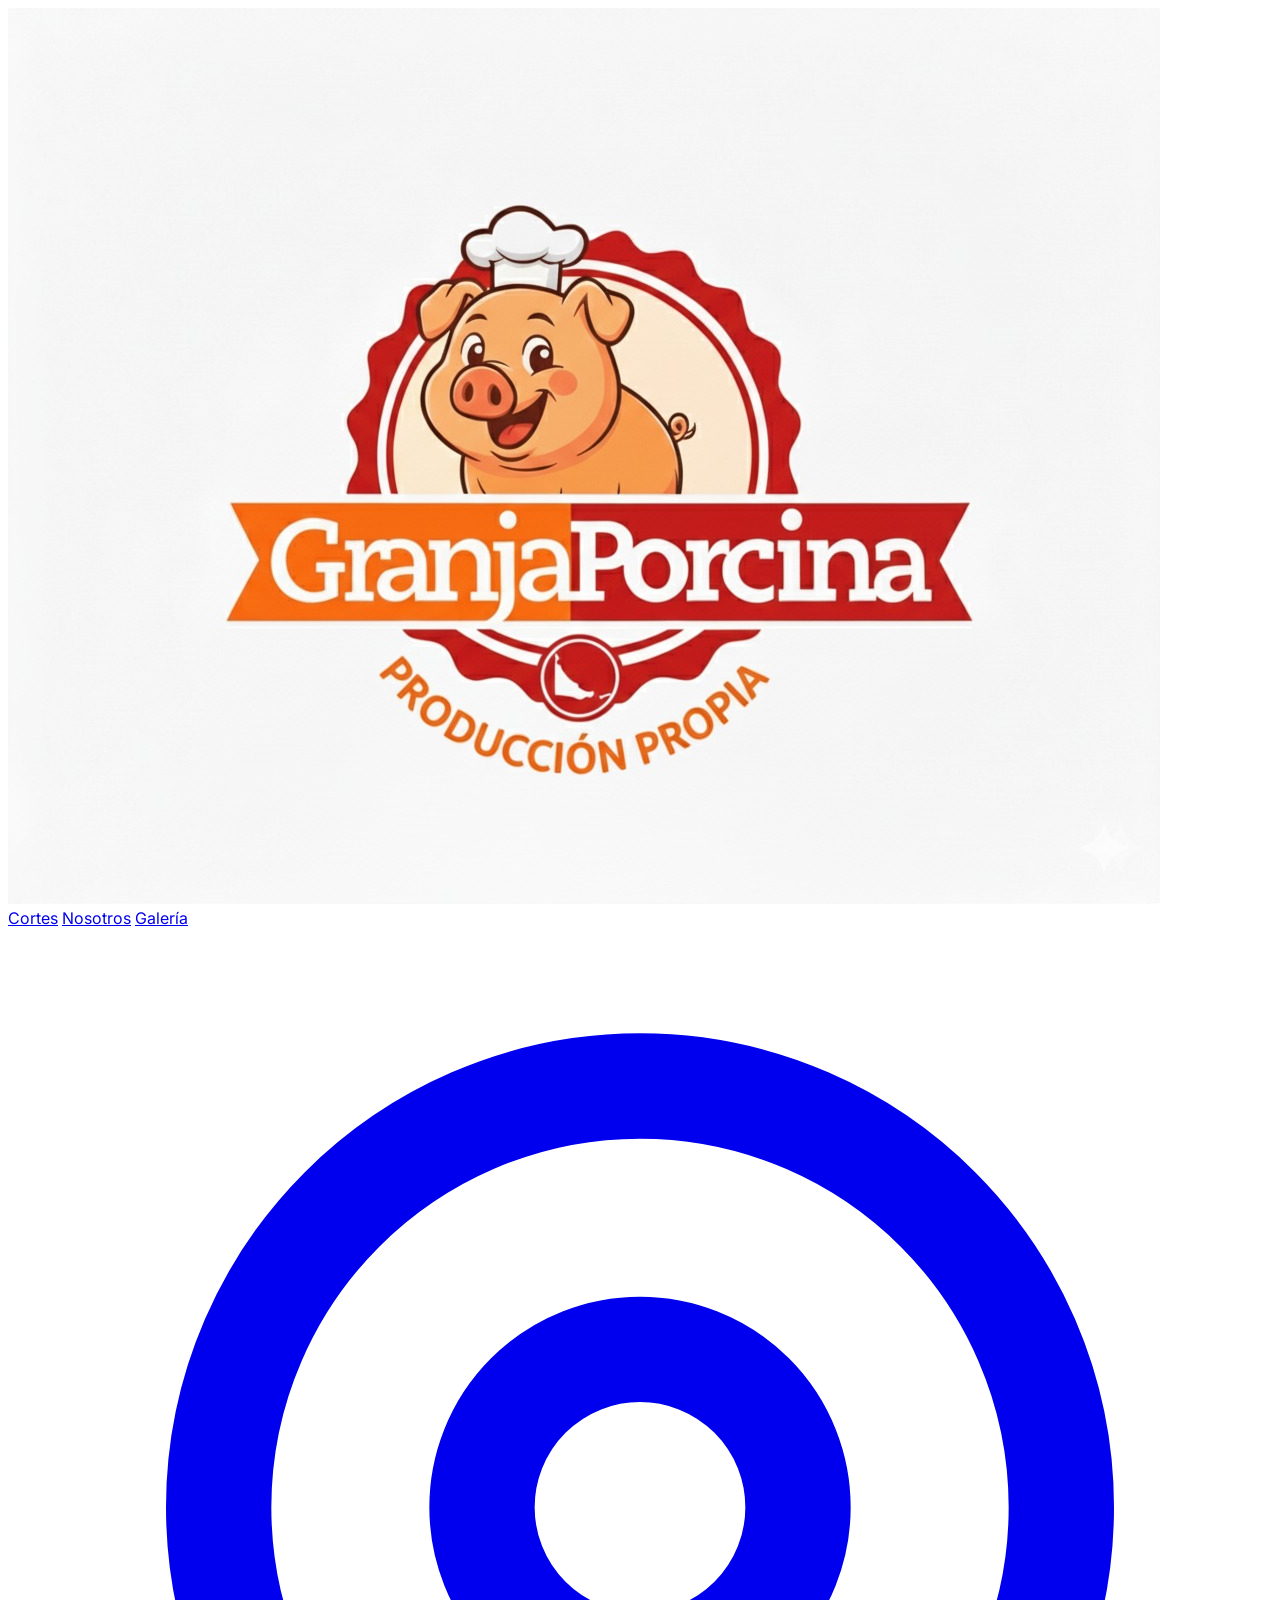
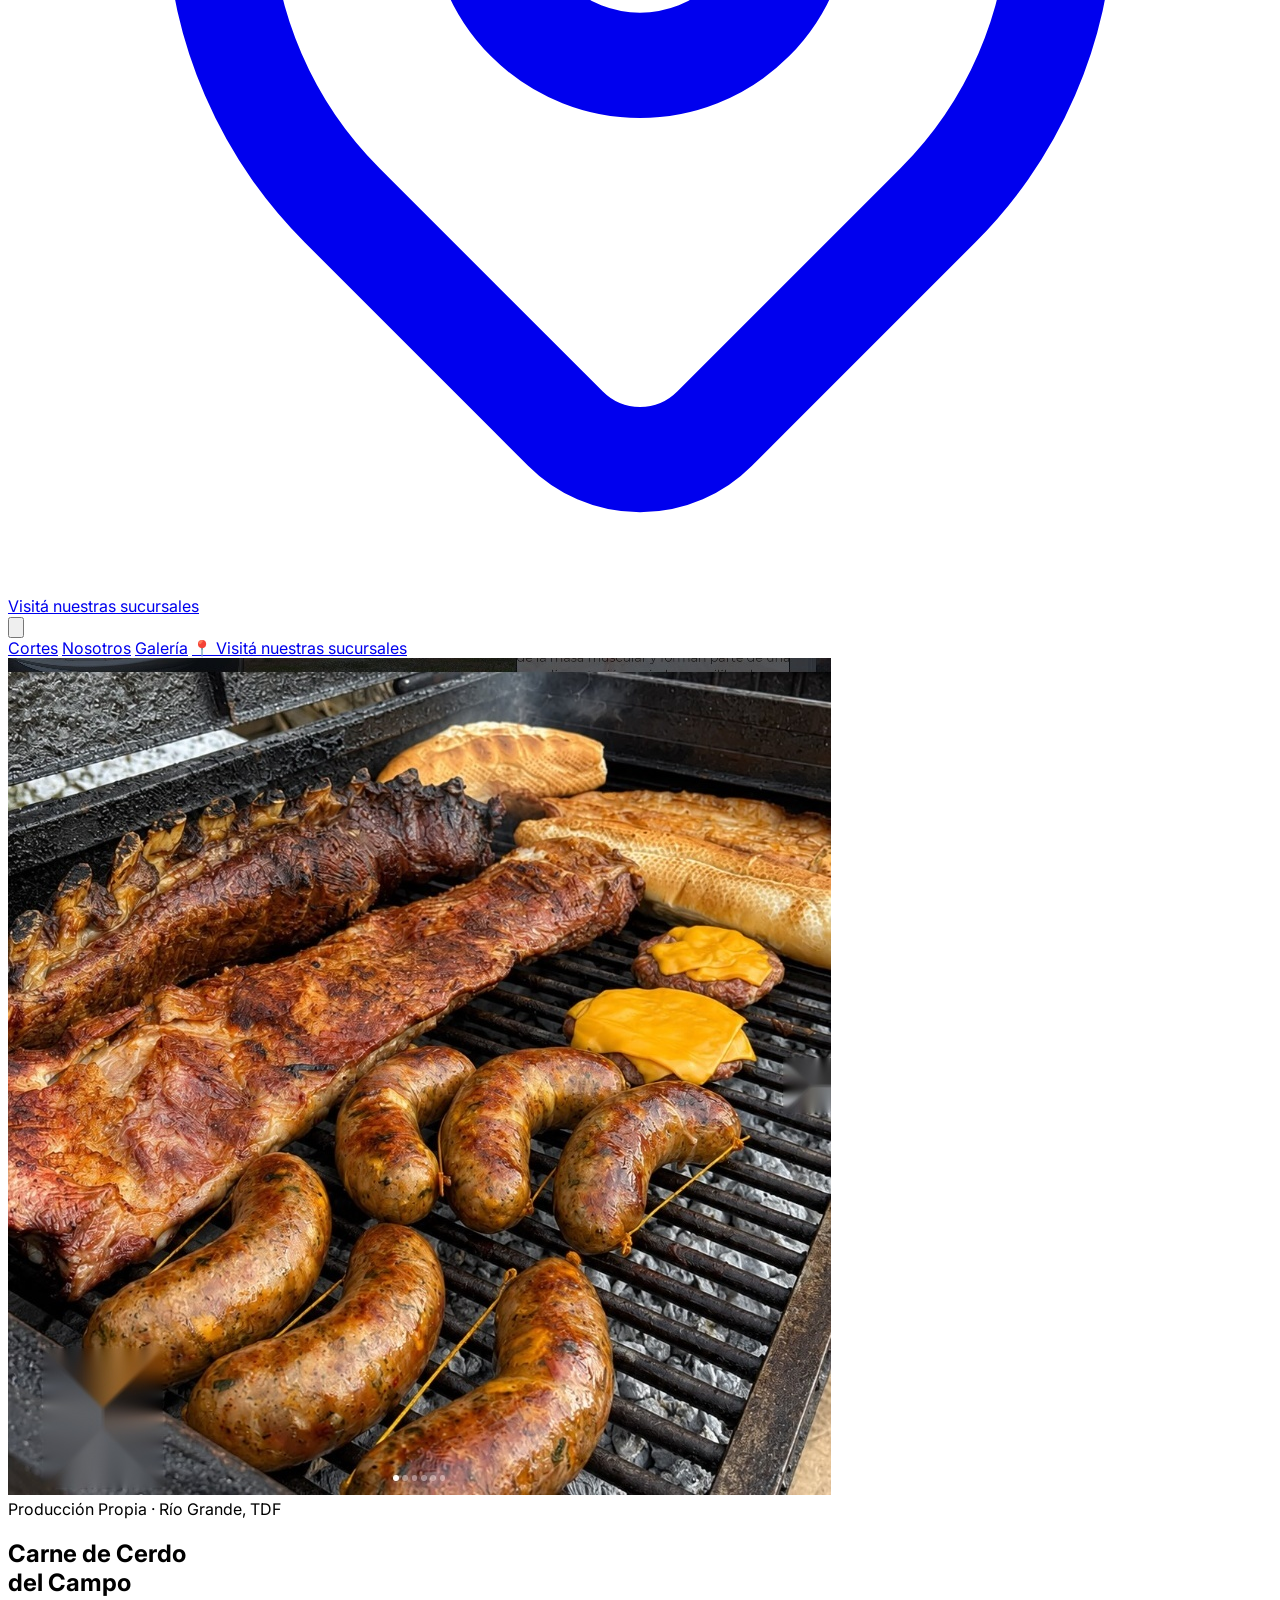
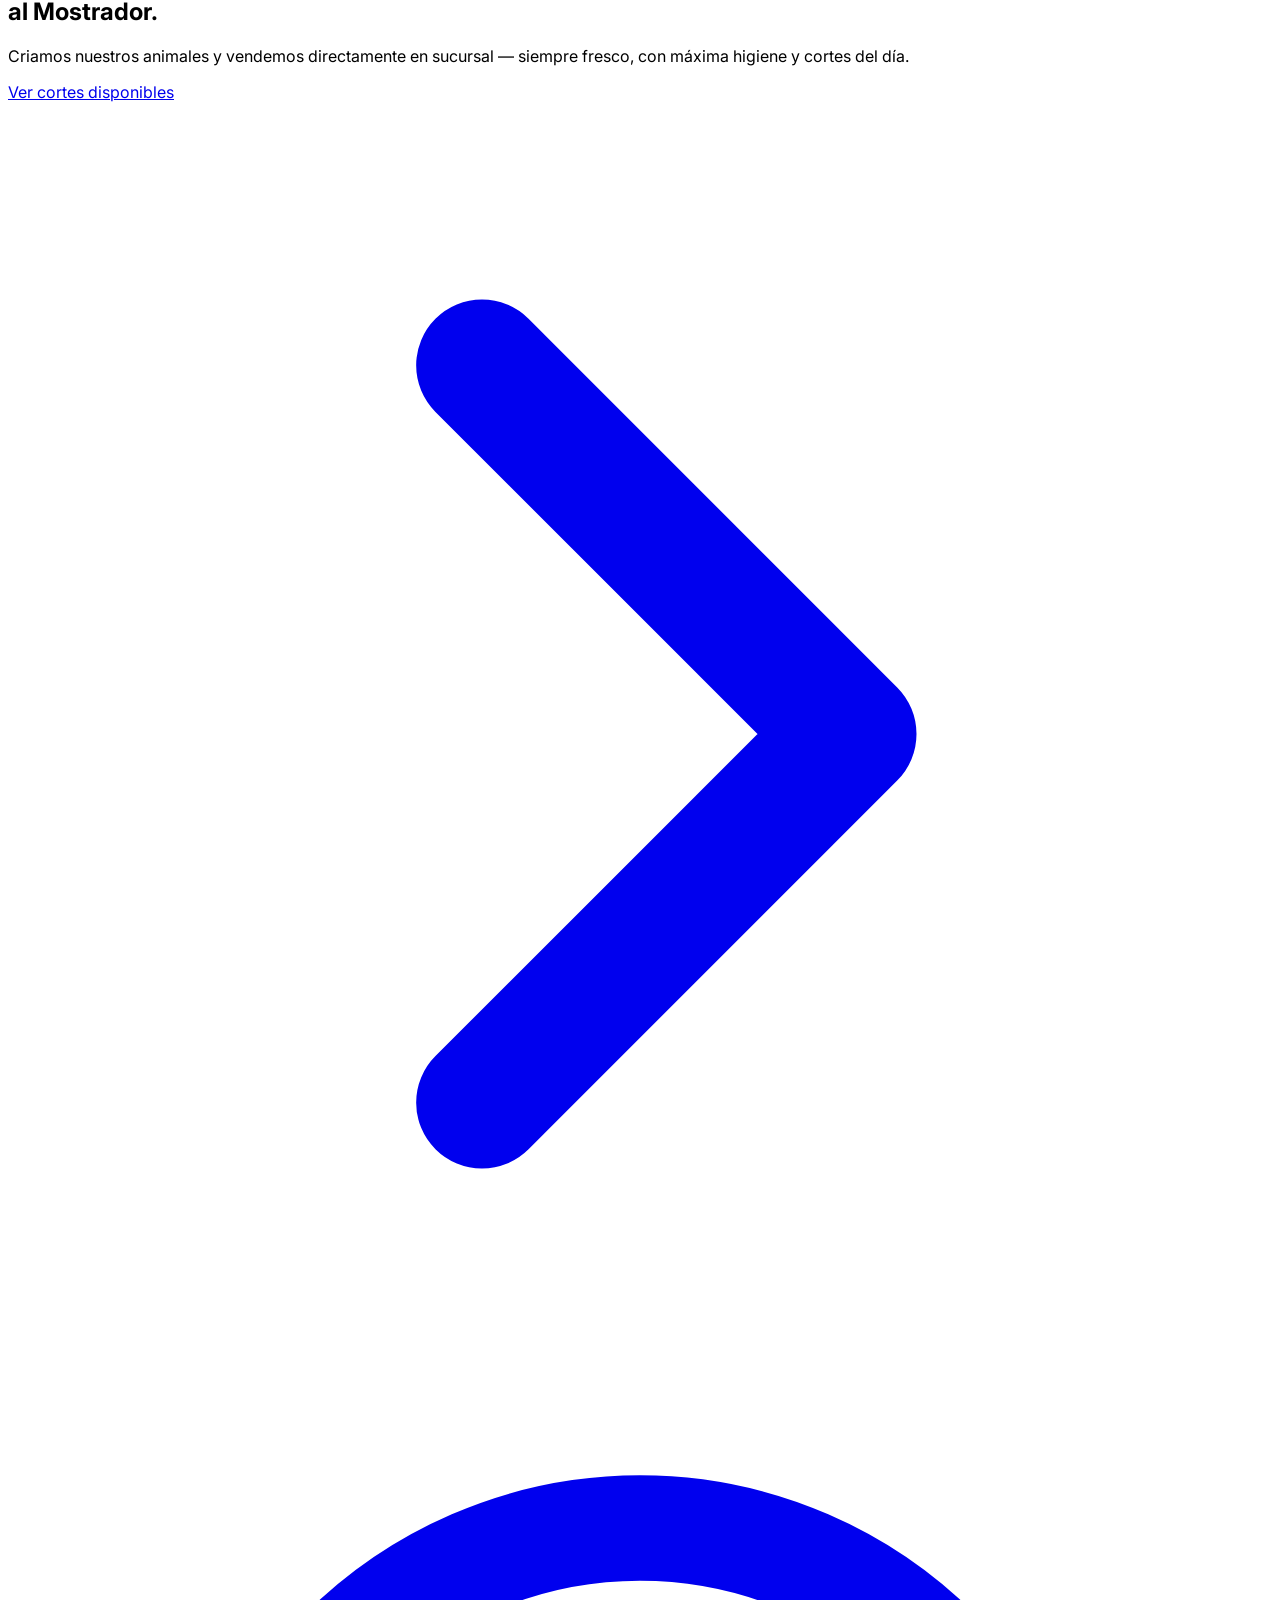
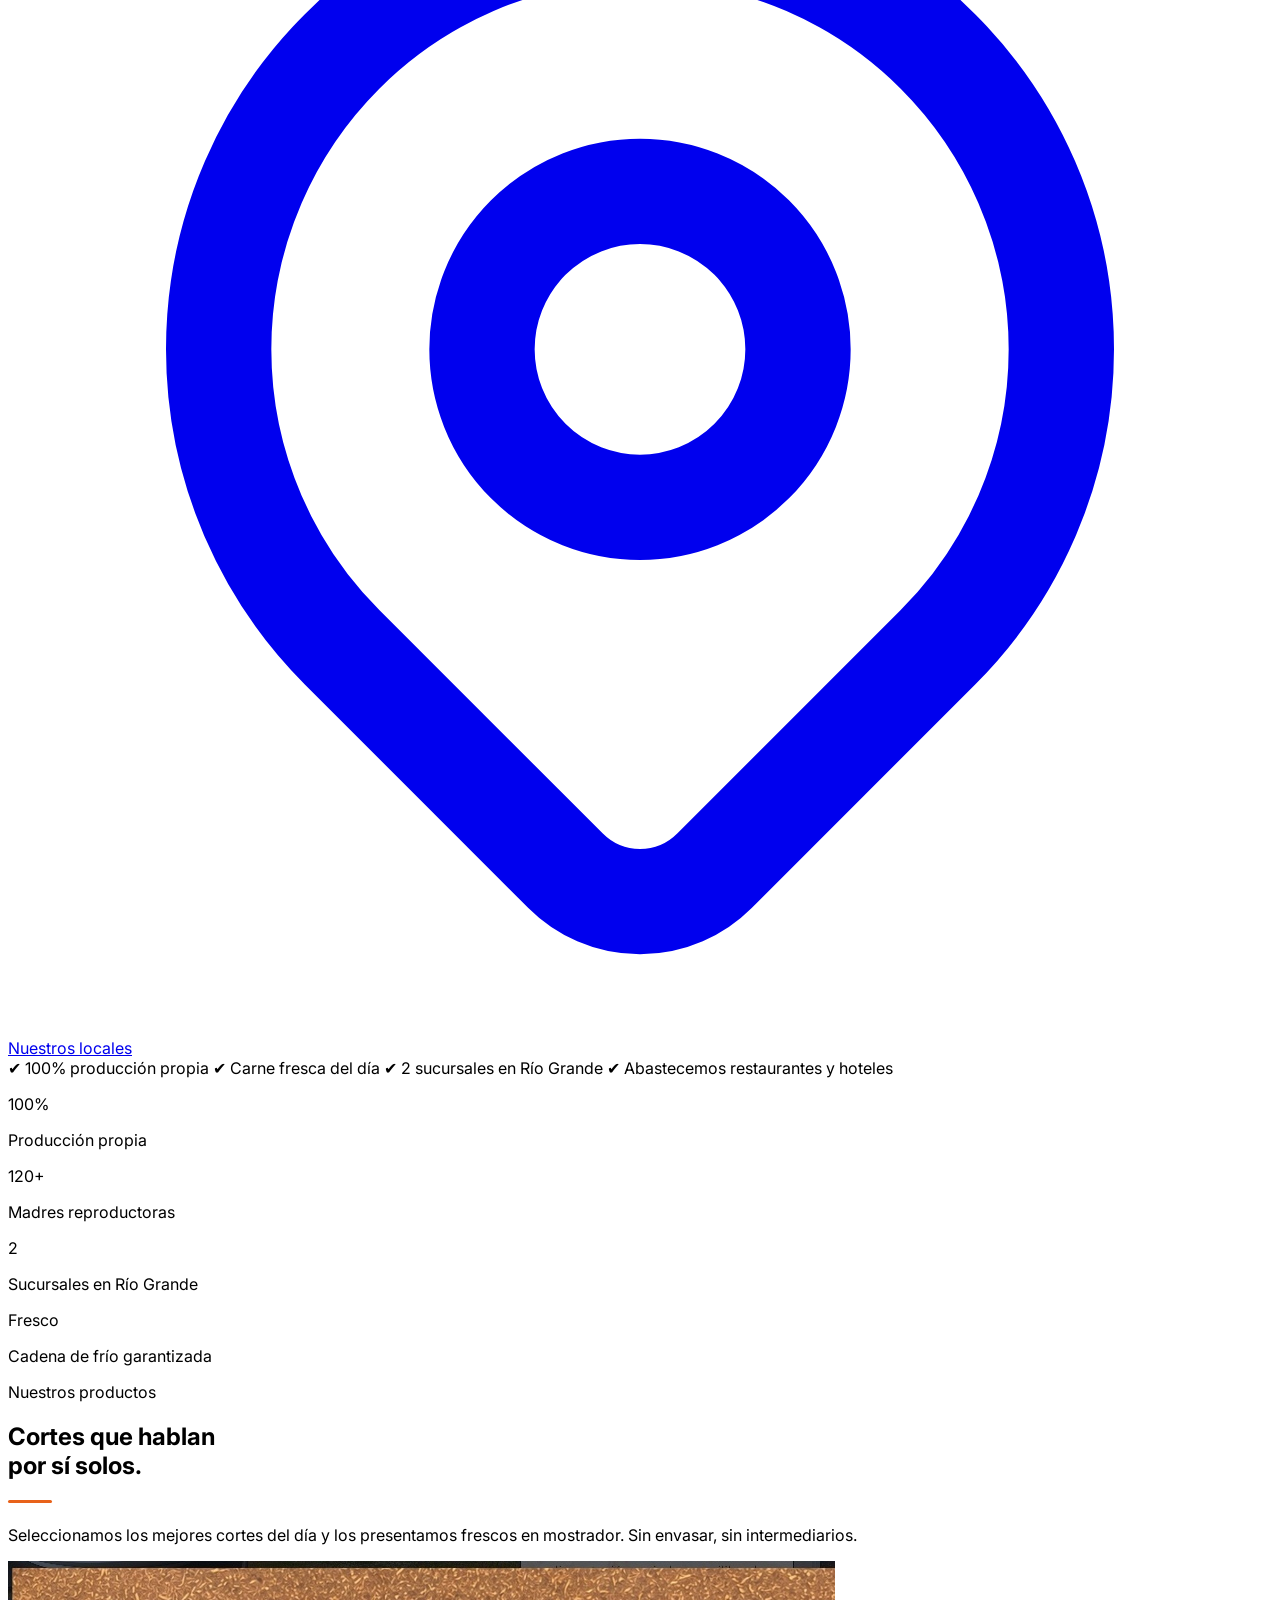
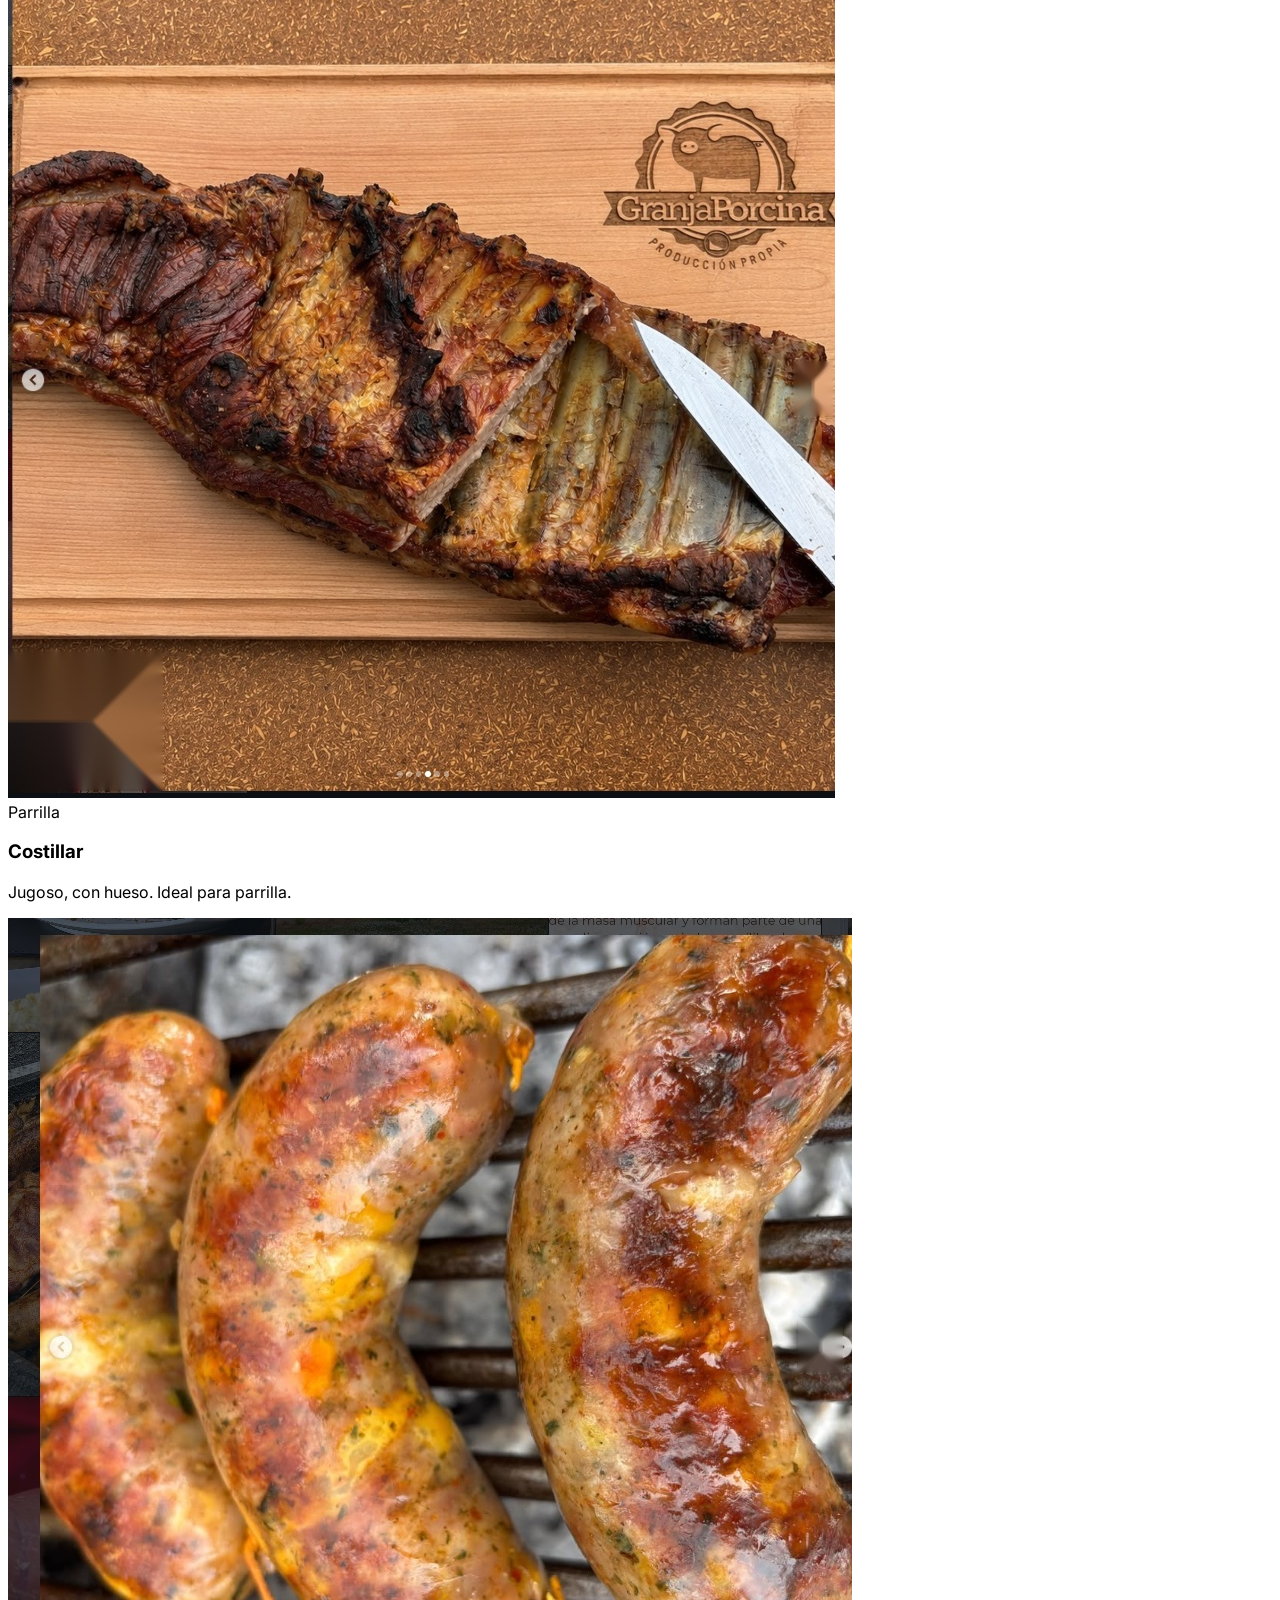
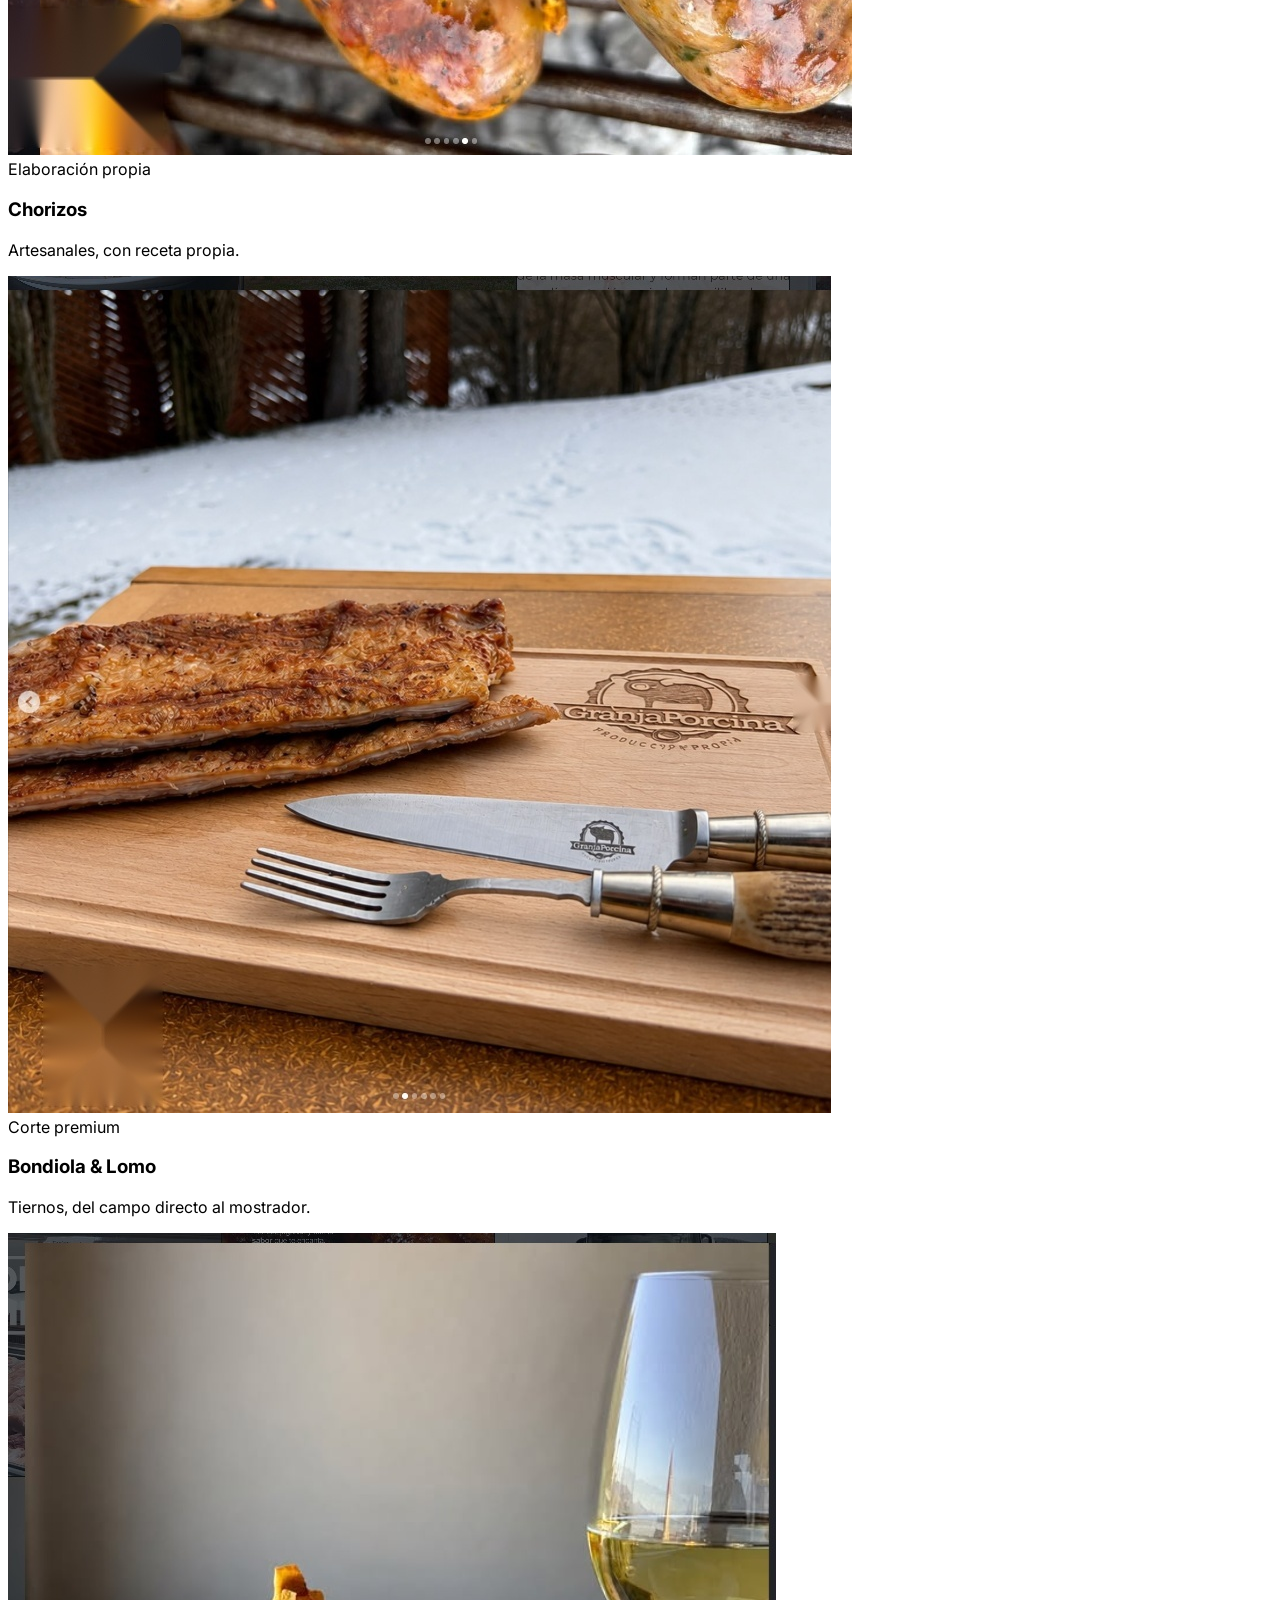
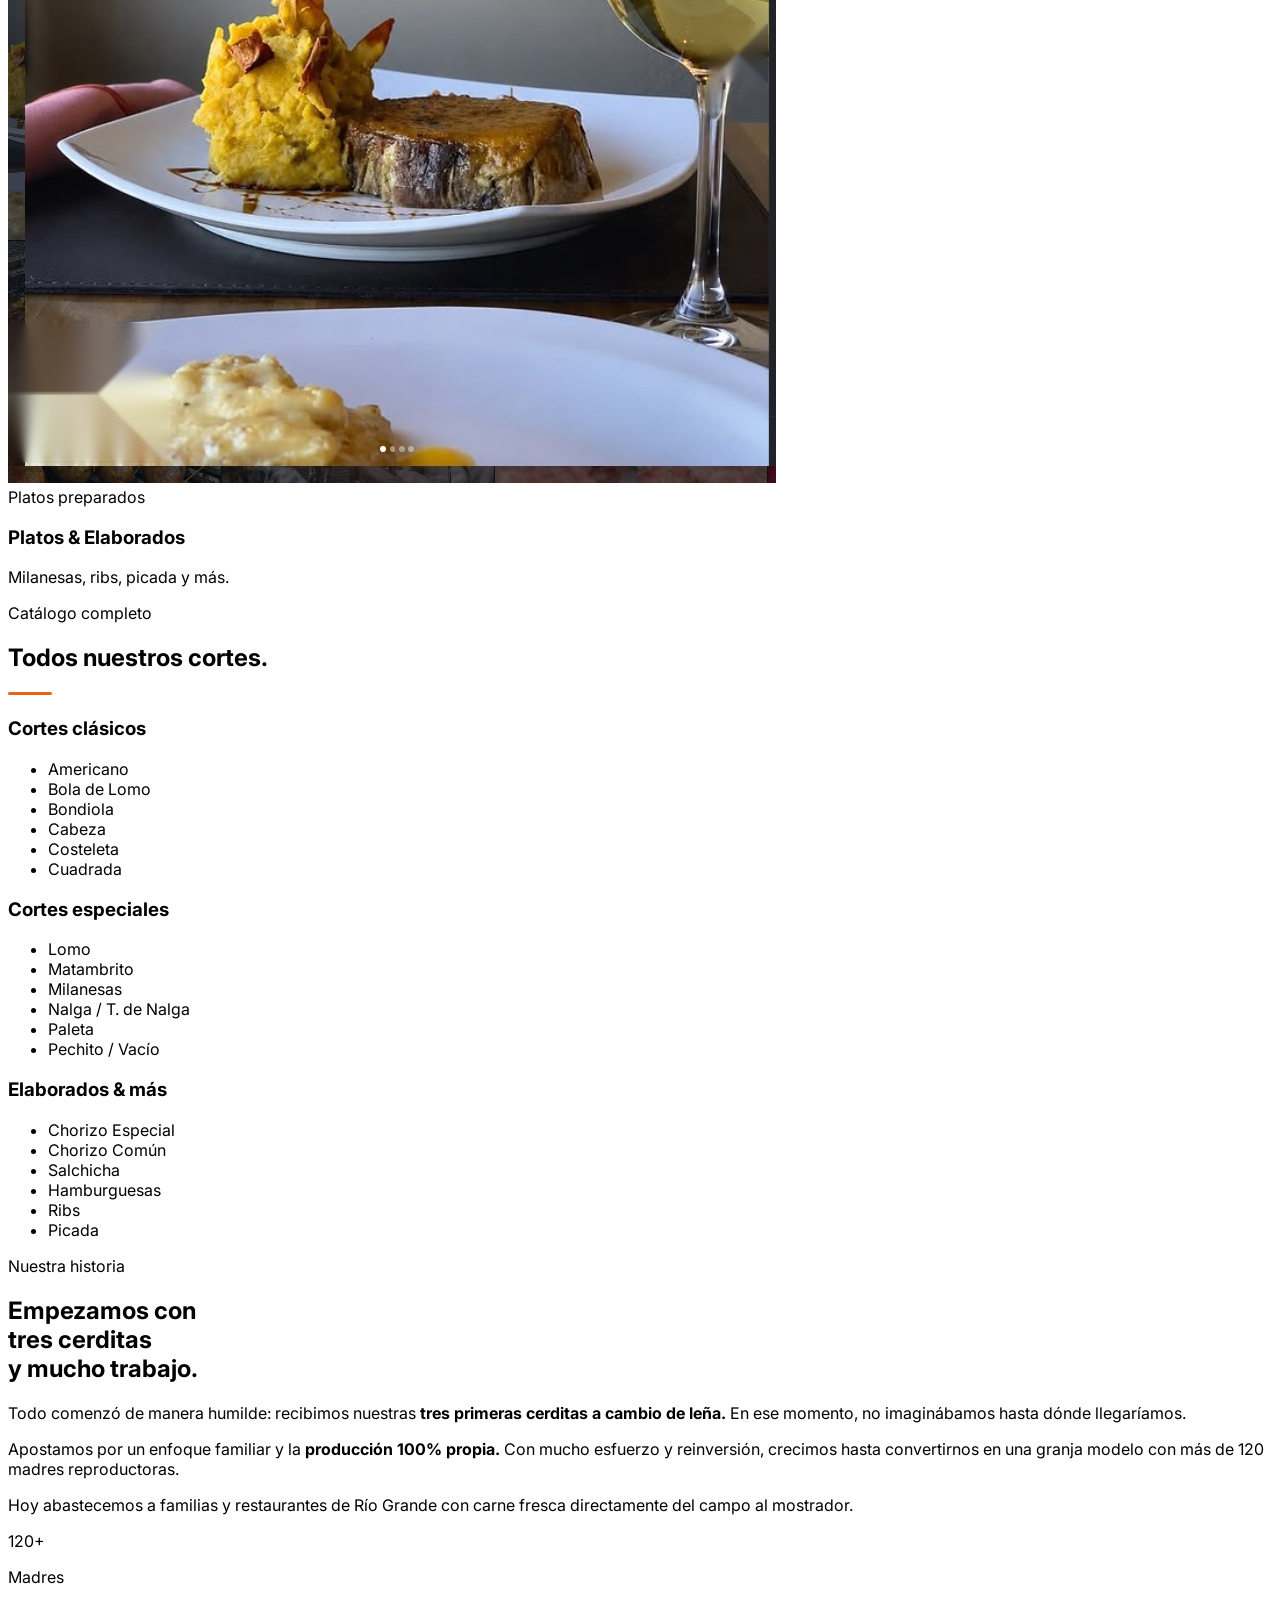
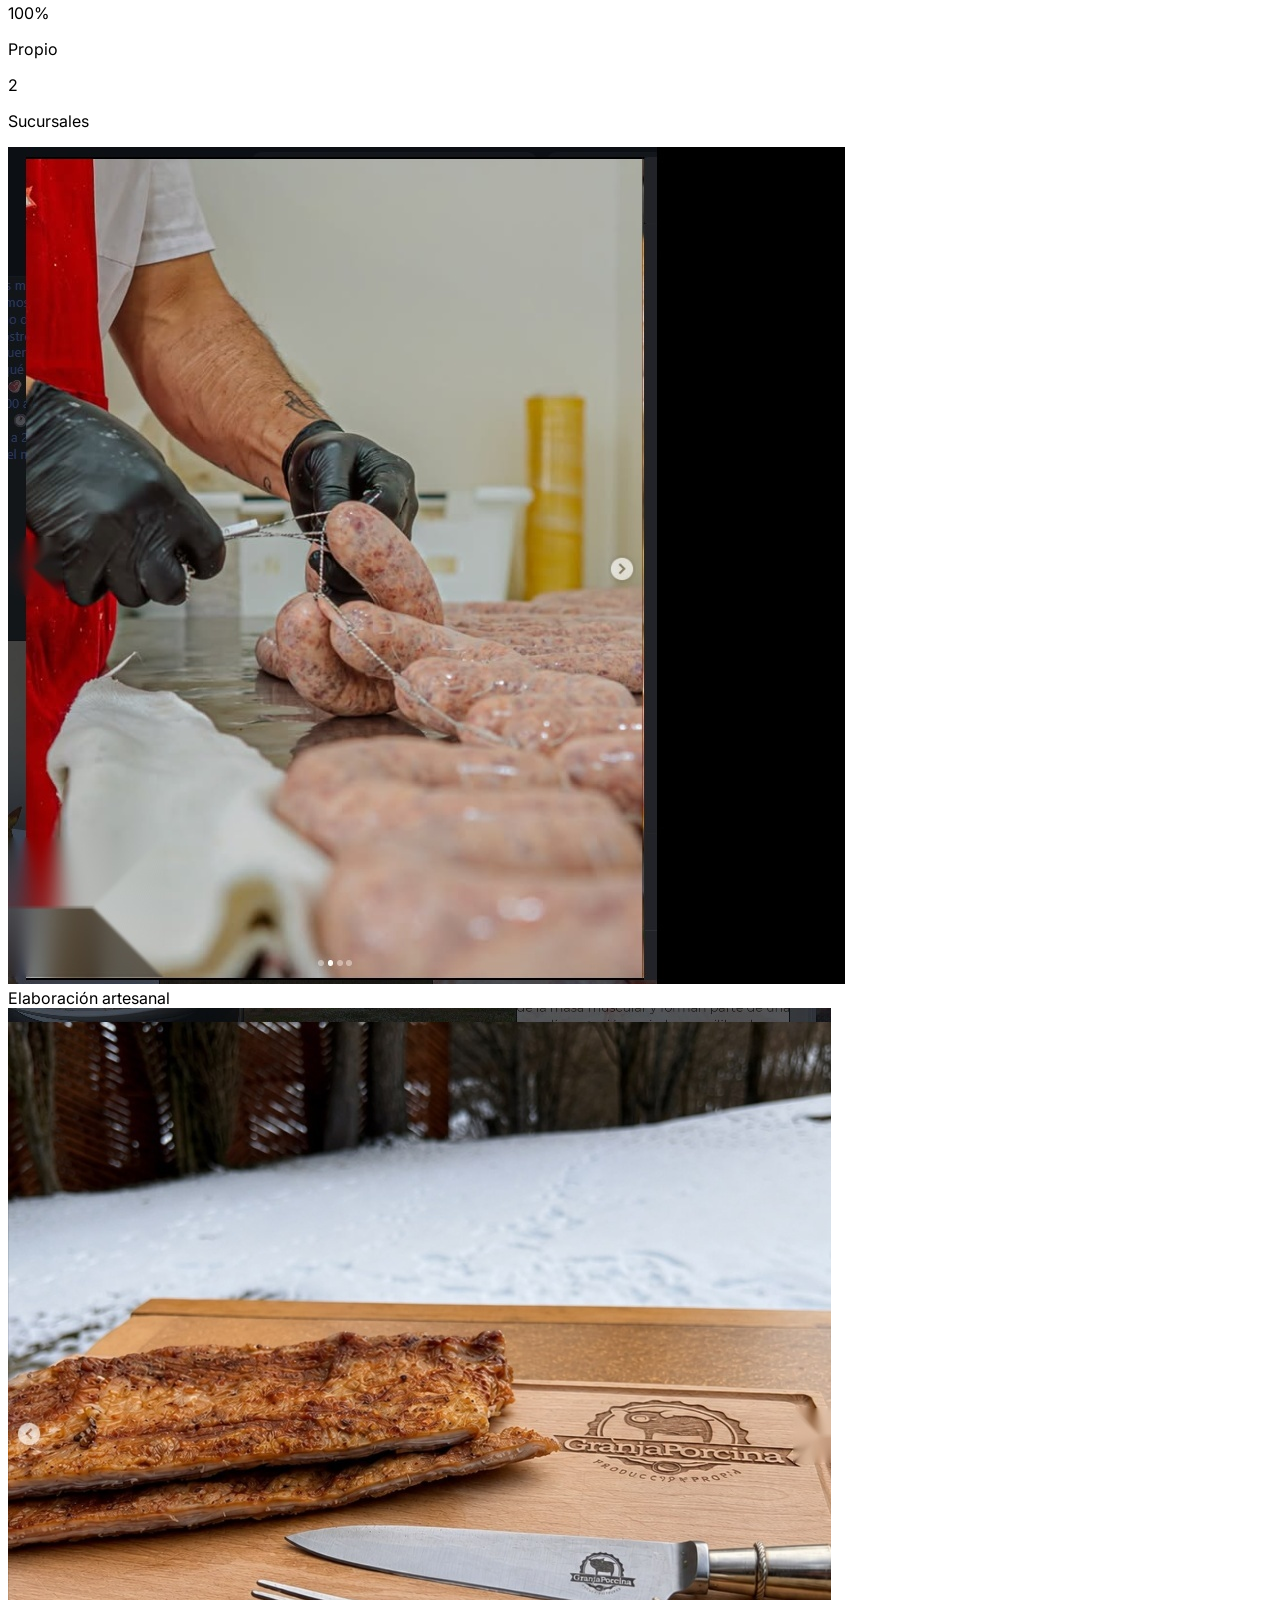
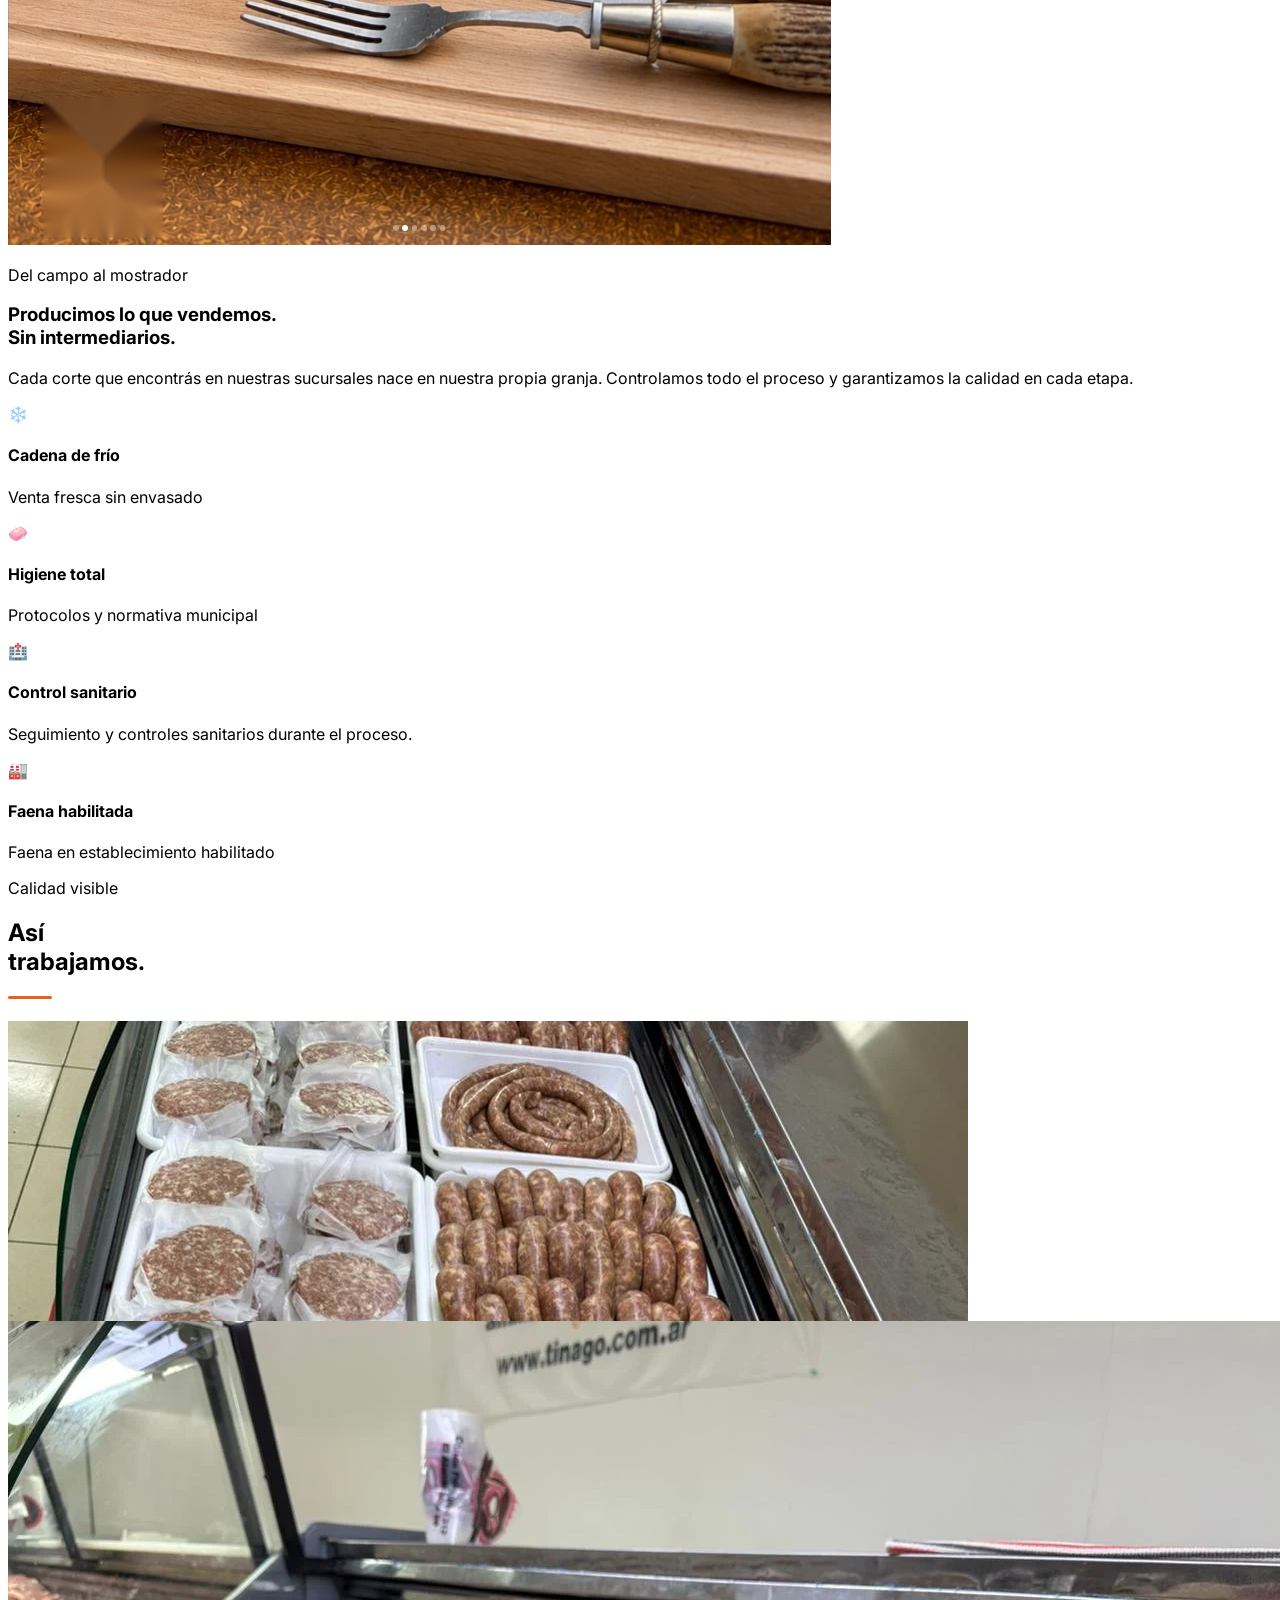
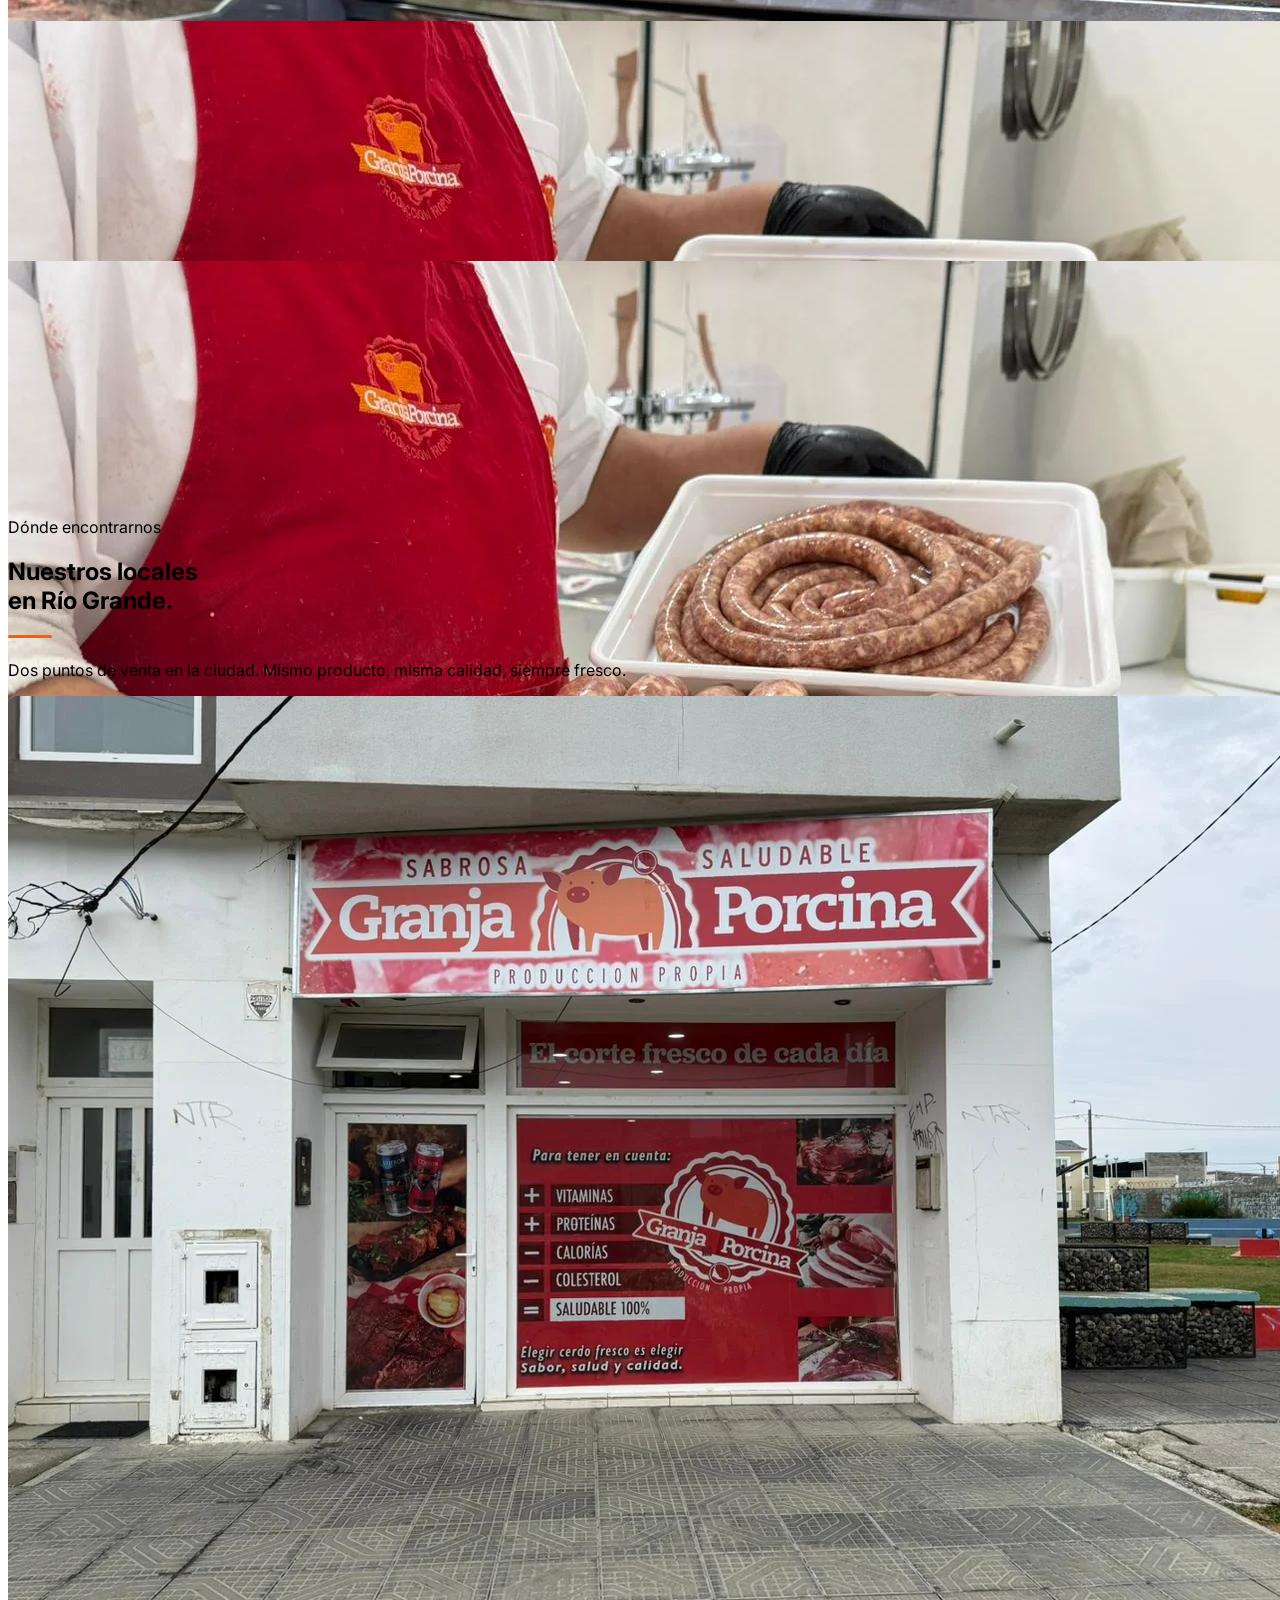
==== index.html @ 3d6f2102 "Add files via upload" ====
<!DOCTYPE html>
<html lang="es" class="scroll-smooth">

<head>
    <meta charset="UTF-8">
    <meta name="viewport" content="width=device-width, initial-scale=1.0">
    <title>Carne de Cerdo Fresca en Río Grande | Granja Porcina Tierra del Fuego</title>

    <!-- Favicon -->
    <link rel="icon" href="logo-nuevo.jpeg" type="image/jpeg">

    <!-- Open Graph -->
    <meta property="og:title" content="Granja Porcina - Carne fresca de cerdo en Río Grande">
    <meta property="og:description"
        content="Carne de cerdo fresca de producción propia en Río Grande, Tierra del Fuego. Dos sucursales con excelente atención y cortes del día.">
    <meta property="og:image" content="01_parrilla.jpg">
    <meta property="og:type" content="website">
    <meta property="og:locale" content="es_AR">

    <!-- Schema SEO Local -->
    <script type="application/ld+json">
    {
        "@context": "https://schema.org",
        "@type": "LocalBusiness",
        "name": "Granja Porcina",
        "image": "logo-nuevo.jpeg",
        "description": "Carne de cerdo fresca de producción propia en Río Grande. Dos sucursales con los mejores cortes del día. Abastecimiento a familias y restaurantes.",
        "address": {
            "@type": "PostalAddress",
            "streetAddress": "Carlos Pellegrini 312",
            "addressLocality": "Río Grande",
            "addressRegion": "Tierra del Fuego",
            "addressCountry": "AR"
        },
        "openingHoursSpecification": [
            {
                "@type": "OpeningHoursSpecification",
                "dayOfWeek": ["Monday","Tuesday","Wednesday","Thursday","Friday","Saturday"],
                "opens": "10:00",
                "closes": "13:00"
            },
            {
                "@type": "OpeningHoursSpecification",
                "dayOfWeek": ["Monday","Tuesday","Wednesday","Thursday","Friday","Saturday"],
                "opens": "15:30",
                "closes": "20:30"
            }
        ],
        "servesCuisine": "Carnicería"
    }
    </script>

    <!-- Schema FAQPage -->
    <script type="application/ld+json">
    {
        "@context": "https://schema.org",
        "@type": "FAQPage",
        "mainEntity": [
            {
                "@type": "Question",
                "name": "¿La carne es de producción propia?",
                "acceptedAnswer": { "@type": "Answer", "text": "Sí, los animales se crían en nuestra propia granja y controlamos todo el proceso. La faena se realiza en un establecimiento habilitado, con los controles sanitarios correspondientes." }
            },
            {
                "@type": "Question",
                "name": "¿Dónde puedo comprar carne de cerdo en Río Grande?",
                "acceptedAnswer": { "@type": "Answer", "text": "Podés visitarnos en cualquiera de nuestras dos sucursales en Río Grande: Carlos Pellegrini 312 o El Alambrador 50." }
            },
            {
                "@type": "Question",
                "name": "¿Cómo garantizan la frescura?",
                "acceptedAnswer": { "@type": "Answer", "text": "Trabajamos bajo estricta normativa municipal. Nuestra carne es fresca y del día, mantenida bajo una cadena de frío constante y sin envasar." }
            },
            {
                "@type": "Question",
                "name": "¿Abastecen a restaurantes y hoteles?",
                "acceptedAnswer": { "@type": "Answer", "text": "Sí, además de nuestras sucursales en Río Grande, abastecemos a restaurantes y hoteles de Ushuaia, garantizando cortes frescos y calidad constante." }
            }
        ]
    }
    </script>

    <meta name="description"
        content="Carne de cerdo fresca de producción propia en Río Grande. Dos sucursales, venta al público y restaurantes. Estricto control sanitario y cortes del día.">
    <meta name="theme-color" content="#8b0000">

    <link rel="preconnect" href="https://fonts.googleapis.com">
    <link rel="preconnect" href="https://fonts.gstatic.com" crossorigin>
    <link
        href="https://fonts.googleapis.com/css2?family=Inter:wght@400;500;600&family=Oswald:wght@500;600;700&display=swap"
        rel="stylesheet">

    <!-- Tailwind CSS -->
    <script src="https://cdn.tailwindcss.com"></script>

    <script>
        tailwind.config = {
            theme: {
                extend: {
                    colors: {
                        brand: {
                            orange: "#e8621a",
                            red: "#7a0000",
                            dark: "#111111",
                            light: "#ffffff"
                        }
                    },
                    fontFamily: {
                        heading: ['Oswald', 'sans-serif'],
                        sans: ['Inter', 'sans-serif']
                    }
                }
            }
        }
    </script>

    <style>
        body {
            font-family: 'Inter', sans-serif;
        }

        .fade-up {
            opacity: 0;
            transform: translateY(28px);
            transition: opacity 0.7s cubic-bezier(0.16, 1, 0.3, 1), transform 0.7s cubic-bezier(0.16, 1, 0.3, 1);
        }

        .fade-up.show {
            opacity: 1;
            transform: translateY(0);
        }

        .lightbox {
            position: fixed;
            inset: 0;
            background: rgba(0, 0, 0, 0.93);
            backdrop-filter: blur(6px);
            display: none;
            align-items: center;
            justify-content: center;
            z-index: 9999;
            opacity: 0;
            transition: opacity 0.25s ease;
        }

        .lightbox.active {
            opacity: 1;
        }

        .lightbox img {
            max-width: 92%;
            max-height: 88vh;
            border-radius: 10px;
            box-shadow: 0 30px 60px rgba(0, 0, 0, 0.6);
            transform: scale(0.96);
            transition: transform 0.25s ease;
        }

        .lightbox.active img {
            transform: scale(1);
        }

        html {
            scroll-padding-top: 76px;
        }

        .nav-scrolled {
            background-color: rgba(255, 255, 255, 0.97) !important;
            backdrop-filter: blur(10px);
            box-shadow: 0 1px 0 rgba(0, 0, 0, 0.08);
        }

        /* Producto cards */
        .product-card-img {
            transition: transform 0.55s cubic-bezier(0.25, 0.46, 0.45, 0.94);
        }

        .product-card:hover .product-card-img {
            transform: scale(1.04);
        }

        /* Galería hover */
        .gallery-cell img {
            transition: transform 0.5s cubic-bezier(0.25, 0.46, 0.45, 0.94);
        }

        .gallery-cell:hover img {
            transform: scale(1.04);
        }

        .gallery-cell .gallery-overlay {
            opacity: 0;
            transition: opacity 0.3s ease;
        }

        .gallery-cell:hover .gallery-overlay {
            opacity: 1;
        }

        /* Divider decorativo */
        .section-divider {
            width: 44px;
            height: 3px;
            background: #e8621a;
            border-radius: 2px;
            margin: 14px 0 22px;
        }
    </style>
</head>

<body class="bg-white text-neutral-800 antialiased selection:bg-brand-orange selection:text-white overflow-x-hidden">

    <!-- Navegación -->
    <nav id="navbar"
        class="fixed w-full z-50 transition-all duration-300 bg-white/80 backdrop-blur-md shadow-sm border-b border-neutral-100">
        <div class="max-w-7xl mx-auto px-6 py-4 flex justify-between items-center">

            <!-- Logo -->
            <a href="#" class="flex items-center gap-3 group">
                <img src="logo-nuevo.jpeg" alt="Logo Granja Porcina"
                    class="h-14 w-auto object-contain rounded transition-transform group-hover:scale-105">
            </a>

            <!-- Enlaces de Escritorio -->
            <div class="hidden md:flex gap-8 items-center font-medium">
                <a href="#productos" class="hover:text-brand-orange transition-colors">Cortes</a>
                <a href="#historia" class="hover:text-brand-orange transition-colors">Nosotros</a>
                <a href="#galeria" class="hover:text-brand-orange transition-colors">Galería</a>
                <a href="#sucursales"
                    class="bg-brand-orange text-white px-6 py-2.5 rounded-full hover:bg-orange-600 transition-colors shadow-md flex items-center gap-2 font-bold">
                    <svg class="w-5 h-5" fill="none" stroke="currentColor" viewBox="0 0 24 24">
                        <path stroke-linecap="round" stroke-linejoin="round" stroke-width="2"
                            d="M17.657 16.657L13.414 20.9a1.998 1.998 0 01-2.827 0l-4.244-4.243a8 8 0 1111.314 0z">
                        </path>
                        <path stroke-linecap="round" stroke-linejoin="round" stroke-width="2"
                            d="M15 11a3 3 0 11-6 0 3 3 0 016 0z"></path>
                    </svg>
                    Visitá nuestras sucursales
                </a>
            </div>

            <!-- Botón Menú Móvil -->
            <button id="mobile-menu-btn" class="md:hidden text-neutral-800 hover:text-brand-orange focus:outline-none">
                <svg class="w-8 h-8" fill="none" stroke="currentColor" viewBox="0 0 24 24">
                    <path stroke-linecap="round" stroke-linejoin="round" stroke-width="2" d="M4 6h16M4 12h16M4 18h16">
                    </path>
                </svg>
            </button>
        </div>

        <!-- Menú Móvil Desplegable -->
        <div id="mobile-menu"
            class="md:hidden bg-white/95 backdrop-blur-md border-t border-neutral-100 absolute w-full shadow-xl transition-all duration-300 ease-in-out opacity-0 -translate-y-2 pointer-events-none">
            <div class="flex flex-col px-6 py-4 space-y-4 text-center font-medium">
                <a href="#productos" class="mobile-link text-neutral-800 hover:text-brand-orange">Cortes</a>
                <a href="#historia" class="mobile-link text-neutral-800 hover:text-brand-orange">Nosotros</a>
                <a href="#galeria" class="mobile-link text-neutral-800 hover:text-brand-orange">Galería</a>
                <a href="#sucursales"
                    class="mobile-link inline-block bg-brand-orange text-white px-6 py-2 rounded-full font-bold mx-auto w-auto">📍
                    Visitá nuestras sucursales</a>
            </div>
        </div>
    </nav>

    <!-- Hero Section -->
    <section class="relative min-h-screen flex items-end pb-14 md:pb-20 pt-20 overflow-hidden">
        <div class="absolute inset-0 z-0">
            <img src="01_parrilla.jpg"
                alt="Parrilla con costillas, chorizos y productos de cerdo frescos — Granja Porcina Río Grande"
                class="w-full h-full object-cover" style="object-position: center 38%;" loading="eager">
            <div class="absolute inset-0 bg-gradient-to-t from-black/88 via-black/45 to-black/10"></div>
            <!-- Overlay localizado lado izquierdo para contraste del texto -->
            <div class="absolute inset-0 bg-gradient-to-r from-black/80 via-black/40 to-transparent"></div>
        </div>

        <div class="relative z-10 max-w-7xl mx-auto px-5 md:px-8 w-full">
            <div class="max-w-2xl fade-up">
                <div
                    class="inline-flex items-center gap-2 bg-white/10 border border-white/25 text-white/90 text-xs font-bold tracking-widest uppercase px-4 py-2 rounded-full mb-6 backdrop-blur-sm">
                    <span class="w-1.5 h-1.5 rounded-full bg-brand-orange inline-block"></span>
                    Producción Propia · Río Grande, TDF
                </div>

                <h1
                    class="text-4xl sm:text-5xl md:text-7xl font-heading font-bold text-white mb-5 tracking-tight uppercase leading-none drop-shadow-lg">
                    Carne de Cerdo<br>
                    <span class="text-brand-orange">del Campo<br>al Mostrador.</span>
                </h1>

                <p class="text-base md:text-lg text-white/90 mb-8 max-w-lg leading-relaxed drop-shadow-md">
                    Criamos nuestros animales y vendemos directamente en sucursal —
                    siempre fresco, con máxima higiene y cortes del día.
                </p>

                <div class="flex flex-wrap gap-3">
                    <a href="#productos"
                        class="bg-brand-orange text-white px-7 py-3.5 rounded-full font-bold text-sm hover:bg-orange-700 transition-colors duration-200 shadow-lg inline-flex items-center gap-2">
                        Ver cortes disponibles
                        <svg class="w-4 h-4" fill="none" stroke="currentColor" viewBox="0 0 24 24">
                            <path stroke-linecap="round" stroke-linejoin="round" stroke-width="2.5" d="M9 5l7 7-7 7" />
                        </svg>
                    </a>
                    <a href="#sucursales"
                        class="bg-white/10 border border-white/30 text-white px-7 py-3.5 rounded-full font-bold text-sm hover:bg-white/20 transition-colors duration-200 backdrop-blur-sm inline-flex items-center gap-2">
                        <svg class="w-4 h-4" fill="none" stroke="currentColor" viewBox="0 0 24 24">
                            <path stroke-linecap="round" stroke-linejoin="round" stroke-width="2"
                                d="M17.657 16.657L13.414 20.9a1.998 1.998 0 01-2.827 0l-4.244-4.243a8 8 0 1111.314 0z" />
                            <path stroke-linecap="round" stroke-linejoin="round" stroke-width="2"
                                d="M15 11a3 3 0 11-6 0 3 3 0 016 0z" />
                        </svg>
                        Nuestros locales
                    </a>
                </div>

                <div class="flex flex-wrap gap-x-5 gap-y-2 text-xs text-white/55 mt-8 font-medium">
                    <span>✔ 100% producción propia</span>
                    <span>✔ Carne fresca del día</span>
                    <span>✔ 2 sucursales en Río Grande</span>
                    <span>✔ Abastecemos restaurantes y hoteles</span>
                </div>
            </div>
        </div>
    </section>

    <!-- Franja de pilares numéricos -->
    <section class="bg-neutral-900 border-b border-neutral-800">
        <div class="max-w-7xl mx-auto px-5 md:px-8">
            <div class="grid grid-cols-2 md:grid-cols-4 divide-x divide-neutral-800">
                <div class="py-7 px-6 text-center fade-up">
                    <p class="text-brand-orange text-2xl font-heading font-bold mb-1">100%</p>
                    <p class="text-neutral-400 text-xs uppercase tracking-wider font-semibold">Producción propia</p>
                </div>
                <div class="py-7 px-6 text-center fade-up" style="transition-delay:80ms">
                    <p class="text-brand-orange text-2xl font-heading font-bold mb-1">120+</p>
                    <p class="text-neutral-400 text-xs uppercase tracking-wider font-semibold">Madres reproductoras</p>
                </div>
                <div class="py-7 px-6 text-center fade-up" style="transition-delay:160ms">
                    <p class="text-brand-orange text-2xl font-heading font-bold mb-1">2</p>
                    <p class="text-neutral-400 text-xs uppercase tracking-wider font-semibold">Sucursales en Río Grande
                    </p>
                </div>
                <div class="py-7 px-6 text-center fade-up" style="transition-delay:240ms">
                    <p class="text-brand-orange text-2xl font-heading font-bold mb-1">Fresco</p>
                    <p class="text-neutral-400 text-xs uppercase tracking-wider font-semibold">Cadena de frío
                        garantizada</p>
                </div>
            </div>
        </div>
    </section>

    <!-- Cortes Destacados — con fotos reales -->
    <section id="productos" class="py-16 md:py-24 bg-white">
        <div class="max-w-7xl mx-auto px-5 md:px-8">

            <div class="mb-14 fade-up">
                <p class="text-brand-orange text-xs font-bold uppercase tracking-widest mb-3">Nuestros productos</p>
                <h2 class="text-4xl md:text-5xl font-heading font-bold text-neutral-900">Cortes que hablan<br>por sí
                    solos.</h2>
                <div class="section-divider"></div>
                <p class="text-neutral-500 text-lg max-w-xl leading-relaxed">Seleccionamos los mejores cortes del día y
                    los
                    presentamos frescos en mostrador. Sin envasar, sin intermediarios.</p>
            </div>

            <!-- Grid de productos con foto real -->
            <div class="grid grid-cols-1 sm:grid-cols-2 lg:grid-cols-4 gap-4">

                <div class="product-card group relative rounded-2xl overflow-hidden shadow-md cursor-pointer fade-up">
                    <div class="overflow-hidden h-64 md:h-72">
                        <img src="04_costillas.jpg" alt="Costillar de cerdo — corte destacado para parrilla"
                            class="product-card-img w-full h-full object-cover" style="object-position: center 25%;"
                            loading="lazy">
                    </div>
                    <div
                        class="absolute inset-0 bg-gradient-to-t from-black/82 via-black/20 to-transparent flex flex-col justify-end p-5">
                        <span class="text-white/55 text-xs font-bold uppercase tracking-widest mb-1">Parrilla</span>
                        <h3 class="text-white font-heading font-bold text-2xl leading-tight">Costillar</h3>
                        <p class="text-white/65 text-sm mt-1">Jugoso, con hueso. Ideal para parrilla.</p>
                    </div>
                    <div
                        class="absolute inset-0 border-2 border-brand-orange/0 rounded-2xl group-hover:border-brand-orange/50 transition-colors duration-300">
                    </div>
                </div>

                <div class="product-card group relative rounded-2xl overflow-hidden shadow-md cursor-pointer fade-up"
                    style="transition-delay:80ms">
                    <div class="overflow-hidden h-64 md:h-72">
                        <img src="05_chorizos.jpg"
                            alt="Chorizos artesanales a la parrilla — elaboración propia Granja Porcina"
                            class="product-card-img w-full h-full object-cover object-center" loading="lazy">
                    </div>
                    <div
                        class="absolute inset-0 bg-gradient-to-t from-black/82 via-black/20 to-transparent flex flex-col justify-end p-5">
                        <span class="text-white/55 text-xs font-bold uppercase tracking-widest mb-1">Elaboración
                            propia</span>
                        <h3 class="text-white font-heading font-bold text-2xl leading-tight">Chorizos</h3>
                        <p class="text-white/65 text-sm mt-1">Artesanales, con receta propia.</p>
                    </div>
                    <div
                        class="absolute inset-0 border-2 border-brand-orange/0 rounded-2xl group-hover:border-brand-orange/50 transition-colors duration-300">
                    </div>
                </div>

                <div class="product-card group relative rounded-2xl overflow-hidden shadow-md cursor-pointer fade-up"
                    style="transition-delay:160ms">
                    <div class="overflow-hidden h-64 md:h-72">
                        <img src="02_costillas_tabla.jpg"
                            alt="Costillas de cerdo sobre tabla — corte premium Granja Porcina"
                            class="product-card-img w-full h-full object-cover" style="object-position: center 30%;"
                            loading="lazy">
                    </div>
                    <div
                        class="absolute inset-0 bg-gradient-to-t from-black/82 via-black/20 to-transparent flex flex-col justify-end p-5">
                        <span class="text-white/55 text-xs font-bold uppercase tracking-widest mb-1">Corte
                            premium</span>
                        <h3 class="text-white font-heading font-bold text-2xl leading-tight">Bondiola & Lomo</h3>
                        <p class="text-white/65 text-sm mt-1">Tiernos, del campo directo al mostrador.</p>
                    </div>
                    <div
                        class="absolute inset-0 border-2 border-brand-orange/0 rounded-2xl group-hover:border-brand-orange/50 transition-colors duration-300">
                    </div>
                </div>

                <div class="product-card group relative rounded-2xl overflow-hidden shadow-md cursor-pointer fade-up"
                    style="transition-delay:240ms">
                    <div class="overflow-hidden h-64 md:h-72">
                        <img src="07_plato.jpg" alt="Plato con cortes de cerdo — productos Granja Porcina"
                            class="product-card-img w-full h-full object-cover object-center" loading="lazy">
                    </div>
                    <div
                        class="absolute inset-0 bg-gradient-to-t from-black/82 via-black/20 to-transparent flex flex-col justify-end p-5">
                        <span class="text-white/55 text-xs font-bold uppercase tracking-widest mb-1">Platos
                            preparados</span>
                        <h3 class="text-white font-heading font-bold text-2xl leading-tight">Platos & Elaborados</h3>
                        <p class="text-white/65 text-sm mt-1">Milanesas, ribs, picada y más.</p>
                    </div>
                    <div
                        class="absolute inset-0 border-2 border-brand-orange/0 rounded-2xl group-hover:border-brand-orange/50 transition-colors duration-300">
                    </div>
                </div>

            </div>
        </div>
    </section>

    <!-- Catálogo completo de cortes -->
    <section id="lista-precios" class="py-16 md:py-24 bg-neutral-50 border-t border-neutral-100">
        <div class="max-w-7xl mx-auto px-5 md:px-8">
            <div class="mb-10 fade-up">
                <p class="text-brand-orange text-xs font-bold uppercase tracking-widest mb-2">Catálogo completo</p>
                <h2 class="text-3xl md:text-4xl font-heading font-bold text-neutral-900">Todos nuestros cortes.</h2>
                <div class="section-divider"></div>
            </div>

            <div class="grid md:grid-cols-3 gap-5">
                <div class="bg-white rounded-2xl p-6 border border-neutral-200">
                    <h3 class="font-heading font-bold text-base text-neutral-900 mb-4 flex items-center gap-2">
                        <span class="w-2 h-2 rounded-full bg-brand-orange inline-block"></span> Cortes clásicos
                    </h3>
                    <ul class="space-y-2">
                        <li class="py-1.5 border-b border-neutral-100">Americano</li>
                        <li class="py-1.5 border-b border-neutral-100">Bola de Lomo</li>
                        <li class="py-1.5 border-b border-neutral-100">Bondiola</li>
                        <li class="py-1.5 border-b border-neutral-100">Cabeza</li>
                        <li class="py-1.5 border-b border-neutral-100">Costeleta</li>
                        <li class="py-1.5">Cuadrada</li>
                    </ul>
                </div>

                <div class="bg-white rounded-2xl p-6 border border-neutral-200">
                    <h3 class="font-heading font-bold text-base text-neutral-900 mb-4 flex items-center gap-2">
                        <span class="w-2 h-2 rounded-full bg-brand-orange inline-block"></span> Cortes especiales
                    </h3>
                    <ul class="space-y-1 text-sm text-neutral-600">
                        <li class="py-1.5 border-b border-neutral-100">Lomo</li>
                        <li class="py-1.5 border-b border-neutral-100">Matambrito</li>
                        <li class="py-1.5 border-b border-neutral-100">Milanesas</li>
                        <li class="py-1.5 border-b border-neutral-100">Nalga / T. de Nalga</li>
                        <li class="py-1.5 border-b border-neutral-100">Paleta</li>
                        <li class="py-1.5">Pechito / Vacío</li>
                    </ul>
                </div>

                <div class="bg-white rounded-2xl p-6 border border-neutral-200">
                    <h3 class="font-heading font-bold text-base text-neutral-900 mb-4 flex items-center gap-2">
                        <span class="w-2 h-2 rounded-full bg-brand-orange inline-block"></span> Elaborados & más
                    </h3>
                    <ul class="space-y-1 text-sm text-neutral-600">
                        <li class="py-1.5 border-b border-neutral-100">Chorizo Especial</li>
                        <li class="py-1.5 border-b border-neutral-100">Chorizo Común</li>
                        <li class="py-1.5 border-b border-neutral-100">Salchicha</li>
                        <li class="py-1.5 border-b border-neutral-100">Hamburguesas</li>
                        <li class="py-1.5 border-b border-neutral-100">Ribs</li>
                        <li class="py-1.5">Picada</li>
                    </ul>
                </div>
            </div>
        </div>
    </section>

    <!-- Nosotros / Historia + Producción Propia (sección narrativa unificada) -->
    <section id="historia" class="bg-neutral-950 overflow-hidden">

        <!-- Bloque texto + foto elaboración -->
        <div class="max-w-7xl mx-auto px-5 md:px-8 py-24 md:py-32">
            <div class="grid lg:grid-cols-2 gap-12 lg:gap-20 items-center">

                <div class="fade-up order-2 lg:order-1">
                    <p class="text-brand-orange text-xs font-bold uppercase tracking-widest mb-4">Nuestra historia</p>
                    <h2 class="text-5xl md:text-6xl font-heading font-bold text-white mb-8 leading-tight">
                        Empezamos con<br>tres cerditas<br>y mucho trabajo.
                    </h2>
                    <div class="space-y-6 text-neutral-300 text-lg md:text-xl leading-relaxed">
                        <p>Todo comenzó de manera humilde: recibimos nuestras
                            <strong class="text-neutral-200">tres primeras cerditas a cambio de leña.</strong>
                            En ese momento, no imaginábamos hasta dónde llegaríamos.
                        </p>
                        <p>Apostamos por un enfoque familiar y la
                            <strong class="text-neutral-200">producción 100% propia.</strong>
                            Con mucho esfuerzo y reinversión, crecimos hasta convertirnos en una granja modelo
                            con más de 120 madres reproductoras.
                        </p>
                        <p>Hoy abastecemos a familias y restaurantes de Río Grande
                            con carne fresca directamente del campo al mostrador.
                        </p>
                    </div>
                    <div class="mt-10 grid grid-cols-3 gap-4">
                        <div class="bg-white/5 border border-white/10 rounded-xl p-4 text-center">
                            <p class="text-brand-orange font-heading font-bold text-3xl">120+</p>
                            <p class="text-neutral-500 text-xs uppercase tracking-wider mt-1 font-semibold">Madres</p>
                        </div>
                        <div class="bg-white/5 border border-white/10 rounded-xl p-4 text-center">
                            <p class="text-brand-orange font-heading font-bold text-3xl">100%</p>
                            <p class="text-neutral-500 text-xs uppercase tracking-wider mt-1 font-semibold">Propio</p>
                        </div>
                        <div class="bg-white/5 border border-white/10 rounded-xl p-4 text-center">
                            <p class="text-brand-orange font-heading font-bold text-3xl">2</p>
                            <p class="text-neutral-500 text-xs uppercase tracking-wider mt-1 font-semibold">Sucursales
                            </p>
                        </div>
                    </div>
                </div>

                <!-- Foto elaboración chorizos -->
                <div class="fade-up order-1 lg:order-2" style="transition-delay:150ms">
                    <div class="relative rounded-2xl overflow-hidden">
                        <img src="06_elaboracion_chorizos.jpg"
                            alt="Elaboración artesanal de chorizos en Granja Porcina — producción propia Río Grande"
                            class="w-full h-[360px] md:h-[480px] object-cover object-center" loading="lazy">
                        <div class="absolute bottom-0 left-0 right-0 p-6 bg-gradient-to-t from-black/70 to-transparent">
                            <span
                                class="inline-flex items-center gap-2 bg-brand-orange/90 text-white text-xs font-bold uppercase tracking-widest px-3 py-1.5 rounded-full">
                                Elaboración artesanal
                            </span>
                        </div>
                    </div>
                </div>

            </div>
        </div>

        <!-- Full-width banner con costillas tabla y texto -->
        <div class="relative fade-up">
            <img src="02_costillas_tabla.jpg"
                alt="Costillas de cerdo sobre tabla — calidad Granja Porcina, producción propia"
                class="w-full h-72 md:h-96 object-cover" style="object-position: center 15%;" loading="lazy">
            <div class="absolute inset-0 bg-gradient-to-r from-black via-black/80 to-transparent flex items-center">
                <div class="max-w-7xl mx-auto px-5 md:px-8 w-full">
                    <div class="max-w-xl">
                        <p class="text-brand-orange text-xs font-bold uppercase tracking-widest mb-3">Del campo al
                            mostrador</p>
                        <h3
                            class="text-white drop-shadow-md font-heading font-bold text-4xl md:text-5xl mb-5 leading-tight">
                            Producimos lo que vendemos.<br>Sin intermediarios.
                        </h3>
                        <p class="text-white drop-shadow text-lg md:text-xl leading-relaxed">
                            Cada corte que encontrás en nuestras sucursales nace en nuestra propia granja.
                            Controlamos todo el proceso y garantizamos la calidad en cada etapa.
                        </p>
                    </div>
                </div>
            </div>
        </div>

        <!-- Pilares de calidad -->
        <div class="max-w-7xl mx-auto px-5 md:px-8 py-14">
            <div class="grid grid-cols-2 md:grid-cols-4 gap-4">
                <div class="fade-up bg-white/5 border border-white/8 rounded-xl p-5">
                    <div class="text-brand-orange text-xl mb-3">❄️</div>
                    <h4 class="text-white font-semibold text-sm mb-1">Cadena de frío</h4>
                    <p class="text-neutral-500 text-sm leading-relaxed">Venta fresca sin envasado</p>
                </div>
                <div class="fade-up bg-white/5 border border-white/8 rounded-xl p-5" style="transition-delay:80ms">
                    <div class="text-brand-orange text-xl mb-3">🧼</div>
                    <h4 class="text-white font-semibold text-sm mb-1">Higiene total</h4>
                    <p class="text-neutral-500 text-sm leading-relaxed">Protocolos y normativa municipal</p>
                </div>
                <div class="fade-up bg-white/5 border border-white/8 rounded-xl p-5" style="transition-delay:160ms">
                    <div class="text-brand-orange text-xl mb-3">🏥</div>
                    <h4 class="text-white font-semibold text-sm mb-1">Control sanitario</h4>
                    <p class="text-neutral-500 text-sm leading-relaxed">Seguimiento y controles sanitarios durante el
                        proceso.</p>
                </div>
                <div class="fade-up bg-white/5 border border-white/8 rounded-xl p-5" style="transition-delay:240ms">
                    <div class="text-brand-orange text-xl mb-3">🏭</div>
                    <h4 class="text-white font-semibold text-sm mb-1">Faena habilitada</h4>
                    <p class="text-neutral-500 text-sm leading-relaxed">Faena en establecimiento habilitado</p>
                </div>
            </div>
        </div>

    </section>




    <!-- Galería editorial -->
    <section id="galeria" class="py-16 md:py-24 bg-white">
        <div class="max-w-7xl mx-auto px-5 md:px-8">
            <div class="mb-12 fade-up">
                <p class="text-brand-orange text-xs font-bold uppercase tracking-widest mb-3">Calidad visible</p>
                <h2 class="text-4xl md:text-5xl font-heading font-bold text-neutral-900">Así<br>trabajamos.</h2>
                <div class="section-divider"></div>
            </div>
            <div class="grid grid-cols-2 md:grid-cols-3 gap-3 md:gap-4 fade-up" style="transition-delay:100ms">
                <!-- Mostrador 1 -->
                <div class="gallery-cell relative col-span-2 rounded-xl overflow-hidden cursor-pointer"
                    style="height:300px">
                    <img src="interior-counter-2.webp"
                        alt="Mostrador de Granja Porcina con cortes frescos de cerdo del día — Río Grande"
                        class="w-full h-full object-cover object-center" loading="lazy">
                    <div class="gallery-overlay absolute inset-0 bg-brand-red/60 flex items-center justify-center">
                        <svg class="w-8 h-8 text-white" fill="none" stroke="currentColor" viewBox="0 0 24 24">
                            <path stroke-linecap="round" stroke-linejoin="round" stroke-width="2"
                                d="M21 21l-6-6m2-5a7 7 0 11-14 0 7 7 0 0114 0z" />
                        </svg>
                    </div>
                </div>
                <!-- Mostrador 2 -->
                <div class="gallery-cell relative rounded-xl overflow-hidden cursor-pointer" style="height:300px">
                    <img src="interior-counter-1.webp" alt="Trabajo en mostrador Granja Porcina"
                        class="w-full h-full object-cover object-center" loading="lazy">
                    <div class="gallery-overlay absolute inset-0 bg-brand-red/60 flex items-center justify-center">
                        <svg class="w-8 h-8 text-white" fill="none" stroke="currentColor" viewBox="0 0 24 24">
                            <path stroke-linecap="round" stroke-linejoin="round" stroke-width="2"
                                d="M21 21l-6-6m2-5a7 7 0 11-14 0 7 7 0 0114 0z" />
                        </svg>
                    </div>
                </div>
                <!-- Mostrador 3 -->
                <div class="gallery-cell relative rounded-xl overflow-hidden cursor-pointer" style="height:240px">
                    <img src="product-closeup.webp" alt="Atención en sucursal Granja Porcina"
                        class="w-full h-full object-cover object-center" loading="lazy">
                    <div class="gallery-overlay absolute inset-0 bg-brand-red/60 flex items-center justify-center">
                        <svg class="w-8 h-8 text-white" fill="none" stroke="currentColor" viewBox="0 0 24 24">
                            <path stroke-linecap="round" stroke-linejoin="round" stroke-width="2"
                                d="M21 21l-6-6m2-5a7 7 0 11-14 0 7 7 0 0114 0z" />
                        </svg>
                    </div>
                </div>
                <!-- Productos detalle -->
                <div class="gallery-cell relative col-span-2 md:col-span-2 rounded-xl overflow-hidden cursor-pointer"
                    style="height:240px">
                    <img src="product-closeup.webp" alt="Cortes frescos en exhibición Granja Porcina"
                        class="w-full h-full object-cover object-center" loading="lazy">
                    <div class="gallery-overlay absolute inset-0 bg-brand-red/60 flex items-center justify-center">
                        <svg class="w-8 h-8 text-white" fill="none" stroke="currentColor" viewBox="0 0 24 24">
                            <path stroke-linecap="round" stroke-linejoin="round" stroke-width="2"
                                d="M21 21l-6-6m2-5a7 7 0 11-14 0 7 7 0 0114 0z" />
                        </svg>
                    </div>
                </div>
            </div>
        </div>
    </section>



    <!-- Sucursales -->
    <section id="sucursales" class="py-16 md:py-24 bg-neutral-50 border-t border-neutral-100">
        <div class="max-w-7xl mx-auto px-5 md:px-8">

            <div class="mb-14 fade-up">
                <p class="text-brand-orange text-xs font-bold uppercase tracking-widest mb-3">Dónde encontrarnos</p>
                <h2 class="text-4xl md:text-5xl font-heading font-bold text-neutral-900">Nuestros locales<br>en Río
                    Grande.</h2>
                <div class="section-divider"></div>
                <p class="text-neutral-500 text-lg max-w-lg leading-relaxed">Dos puntos de venta en la ciudad. Mismo
                    producto,
                    misma calidad, siempre fresco.</p>
            </div>

            <div class="grid md:grid-cols-2 gap-8">

                <!-- Sucursal 1: Pellegrini 312 -->
                <div
                    class="bg-white rounded-2xl overflow-hidden shadow-sm border border-neutral-200 group fade-up hover:shadow-md transition-shadow duration-300">
                    <div class="relative h-60 overflow-hidden">
                        <img src="09_local_pellegrini_312.jpg"
                            alt="Sucursal Granja Porcina en Carlos Pellegrini 312, Río Grande, Tierra del Fuego"
                            class="w-full h-full object-cover group-hover:scale-105 transition-transform duration-700 ease-out"
                            style="object-position: center center;" loading="lazy">
                        <div
                            class="absolute top-4 left-4 bg-brand-orange text-white text-xs font-bold px-3 py-1.5 rounded-full shadow">
                            Local 1
                        </div>
                    </div>
                    <div class="p-7">
                        <h3 class="font-heading font-bold text-2xl text-neutral-900 mb-4">Sucursal Pellegrini</h3>
                        <div class="space-y-3 text-sm text-neutral-600">
                            <div class="flex items-start gap-3">
                                <svg class="w-4 h-4 text-brand-orange mt-0.5 flex-shrink-0" fill="none"
                                    stroke="currentColor" viewBox="0 0 24 24">
                                    <path stroke-linecap="round" stroke-linejoin="round" stroke-width="2"
                                        d="M17.657 16.657L13.414 20.9a1.998 1.998 0 01-2.827 0l-4.244-4.243a8 8 0 1111.314 0z" />
                                    <path stroke-linecap="round" stroke-linejoin="round" stroke-width="2"
                                        d="M15 11a3 3 0 11-6 0 3 3 0 016 0z" />
                                </svg>
                                <span><strong class="text-neutral-800">Carlos Pellegrini 312</strong><br>Río Grande,
                                    Tierra del Fuego</span>
                            </div>
                            <div class="flex items-start gap-3">
                                <svg class="w-4 h-4 text-brand-orange mt-0.5 flex-shrink-0" fill="none"
                                    stroke="currentColor" viewBox="0 0 24 24">
                                    <path stroke-linecap="round" stroke-linejoin="round" stroke-width="2"
                                        d="M12 8v4l3 3m6-3a9 9 0 11-18 0 9 9 0 0118 0z" />
                                </svg>
                                <span><strong class="text-neutral-800">Lun – Sáb</strong>&nbsp;&nbsp;10:00 – 13:00 /
                                    15:30 – 20:30</span>
                            </div>
                        </div>
                        <div class="mt-5 rounded-xl overflow-hidden border border-neutral-100">
                            <iframe title="Mapa Sucursal Pellegrini" class="rounded-xl"
                                src="https://www.google.com/maps?q=Carlos+Pellegrini+312,+Río+Grande,+Tierra+del+Fuego,+Argentina&output=embed"
                                width="100%" height="160" style="border:0;" allowfullscreen="" loading="lazy"
                                referrerpolicy="no-referrer-when-downgrade"></iframe>
                        </div>
                    </div>
                </div>

                <!-- Sucursal 2: El Alambrador 50 -->
                <div class="bg-white rounded-2xl overflow-hidden shadow-sm border border-neutral-200 group fade-up hover:shadow-md transition-shadow duration-300"
                    style="transition-delay:150ms">
                    <div class="relative h-60 overflow-hidden">
                        <img src="10_local_alambrador_50.jpg"
                            alt="Sucursal Granja Porcina en El Alambrador 50, Río Grande, Tierra del Fuego"
                            class="w-full h-full object-cover group-hover:scale-105 transition-transform duration-700 ease-out"
                            style="object-position: center center;" loading="lazy">
                        <div
                            class="absolute top-4 left-4 bg-brand-red text-white text-xs font-bold px-3 py-1.5 rounded-full shadow">
                            Local 2
                        </div>
                    </div>
                    <div class="p-7">
                        <h3 class="font-heading font-bold text-2xl text-neutral-900 mb-4">Sucursal Alambrador</h3>
                        <div class="space-y-3 text-sm text-neutral-600">
                            <div class="flex items-start gap-3">
                                <svg class="w-4 h-4 text-brand-orange mt-0.5 flex-shrink-0" fill="none"
                                    stroke="currentColor" viewBox="0 0 24 24">
                                    <path stroke-linecap="round" stroke-linejoin="round" stroke-width="2"
                                        d="M17.657 16.657L13.414 20.9a1.998 1.998 0 01-2.827 0l-4.244-4.243a8 8 0 1111.314 0z" />
                                    <path stroke-linecap="round" stroke-linejoin="round" stroke-width="2"
                                        d="M15 11a3 3 0 11-6 0 3 3 0 016 0z" />
                                </svg>
                                <span><strong class="text-neutral-800">El Alambrador 50</strong><br>Río Grande, Tierra
                                    del Fuego</span>
                            </div>
                            <div class="flex items-start gap-3">
                                <svg class="w-4 h-4 text-brand-orange mt-0.5 flex-shrink-0" fill="none"
                                    stroke="currentColor" viewBox="0 0 24 24">
                                    <path stroke-linecap="round" stroke-linejoin="round" stroke-width="2"
                                        d="M12 8v4l3 3m6-3a9 9 0 11-18 0 9 9 0 0118 0z" />
                                </svg>
                                <span><strong class="text-neutral-800">Lun – Sáb</strong>&nbsp;&nbsp;10:00 – 13:00 /
                                    16:00 – 21:00</span>
                            </div>
                        </div>
                        <div class="mt-5 rounded-xl overflow-hidden border border-neutral-100">
                            <iframe title="Mapa Sucursal Alambrador" class="rounded-xl"
                                src="https://www.google.com/maps?q=El+Alambrador+50,+Río+Grande,+Tierra+del+Fuego,+Argentina&output=embed"
                                width="100%" height="160" style="border:0;" allowfullscreen="" loading="lazy"
                                referrerpolicy="no-referrer-when-downgrade"></iframe>
                        </div>
                    </div>
                </div>

            </div>


        </div>
    </section>




    <!-- FAQ -->
    <section id="faq" class="py-16 md:py-24 bg-white border-t border-neutral-100">
        <div class="max-w-3xl mx-auto px-6">
            <div class="mb-10 fade-up">
                <p class="text-brand-orange text-xs font-bold uppercase tracking-widest mb-3">Preguntas frecuentes</p>
                <h2 class="text-3xl md:text-4xl font-heading font-bold text-neutral-900">Lo que nos preguntan.</h2>
                <div class="section-divider"></div>
            </div>
            <div class="space-y-4">
                <!-- Accordion 1 -->
                <details
                    class="group bg-white rounded-2xl border border-neutral-100 shadow-[0_0_15px_rgba(0,0,0,0.02)] fade-up transition-colors open:border-brand-orange/30 cursor-pointer">
                    <summary
                        class="flex justify-between items-center font-heading font-bold text-xl p-7 text-neutral-900 focus:outline-none select-none list-none [&::-webkit-details-marker]:hidden">
                        ¿La carne es de producción propia?
                        <span class="text-brand-orange transition-transform duration-300 group-open:rotate-180">
                            <svg class="w-6 h-6" fill="none" stroke="currentColor" viewBox="0 0 24 24">
                                <path stroke-linecap="round" stroke-linejoin="round" stroke-width="2"
                                    d="M19 9l-7 7-7-7"></path>
                            </svg>
                        </span>
                    </summary>
                    <div class="px-7 pb-7 text-neutral-600 leading-relaxed -mt-2">
                        Sí, los animales se crían en nuestra propia granja y controlamos todo el proceso. La faena se
                        realiza en un establecimiento habilitado, con los controles sanitarios correspondientes.
                    </div>
                </details>

                <!-- Accordion 2 (Ubicación) -->
                <details
                    class="group bg-white rounded-2xl border border-neutral-100 shadow-[0_0_15px_rgba(0,0,0,0.02)] fade-up transition-colors open:border-brand-orange/30 cursor-pointer"
                    style="transition-delay:80ms;">
                    <summary
                        class="flex justify-between items-center font-heading font-bold text-xl p-7 text-neutral-900 focus:outline-none select-none list-none [&::-webkit-details-marker]:hidden">
                        ¿Dónde puedo comprar carne de cerdo en Río Grande?
                        <span class="text-brand-orange transition-transform duration-300 group-open:rotate-180">
                            <svg class="w-6 h-6" fill="none" stroke="currentColor" viewBox="0 0 24 24">
                                <path stroke-linecap="round" stroke-linejoin="round" stroke-width="2"
                                    d="M19 9l-7 7-7-7"></path>
                            </svg>
                        </span>
                    </summary>
                    <div class="px-7 pb-7 text-neutral-600 leading-relaxed -mt-2">
                        Podés visitarnos en cualquiera de nuestras dos sucursales en Río Grande: Carlos Pellegrini 312 o
                        El Alambrador 50.
                    </div>
                </details>

                <!-- Accordion 3 -->
                <details
                    class="group bg-white rounded-2xl border border-neutral-100 shadow-[0_0_15px_rgba(0,0,0,0.02)] fade-up transition-colors open:border-brand-orange/30 cursor-pointer"
                    style="transition-delay:160ms;">
                    <summary
                        class="flex justify-between items-center font-heading font-bold text-xl p-7 text-neutral-900 focus:outline-none select-none list-none [&::-webkit-details-marker]:hidden">
                        ¿Cómo garantizan la frescura?
                        <span class="text-brand-orange transition-transform duration-300 group-open:rotate-180">
                            <svg class="w-6 h-6" fill="none" stroke="currentColor" viewBox="0 0 24 24">
                                <path stroke-linecap="round" stroke-linejoin="round" stroke-width="2"
                                    d="M19 9l-7 7-7-7"></path>
                            </svg>
                        </span>
                    </summary>
                    <div class="px-7 pb-7 text-neutral-600 leading-relaxed -mt-2">
                        Trabajamos bajo estricta normativa municipal. Nuestra carne es fresca y del día, mantenida bajo
                        una cadena de frío constante y sin envasar, para que te lleves siempre la mejor calidad.
                    </div>
                </details>

                <!-- Accordion 4 -->
                <details
                    class="group bg-white rounded-2xl border border-neutral-100 shadow-[0_0_15px_rgba(0,0,0,0.02)] fade-up transition-colors open:border-brand-orange/30 cursor-pointer"
                    style="transition-delay:240ms;">
                    <summary
                        class="flex justify-between items-center font-heading font-bold text-xl p-7 text-neutral-900 focus:outline-none select-none list-none [&::-webkit-details-marker]:hidden">
                        ¿Abastecen a restaurantes y hoteles?
                        <span class="text-brand-orange transition-transform duration-300 group-open:rotate-180">
                            <svg class="w-6 h-6" fill="none" stroke="currentColor" viewBox="0 0 24 24">
                                <path stroke-linecap="round" stroke-linejoin="round" stroke-width="2"
                                    d="M19 9l-7 7-7-7"></path>
                            </svg>
                        </span>
                    </summary>
                    <div class="px-7 pb-7 text-neutral-600 leading-relaxed -mt-2">
                        Sí, además de nuestras sucursales en Río Grande, abastecemos a restaurantes y hoteles de
                        Ushuaia, garantizando cortes frescos y calidad constante.
                    </div>
                </details>
            </div>
        </div>
    </section>



    <!-- CTA Final -->
    <section class="relative py-28 text-white text-center overflow-hidden">
        <!-- Foto de fondo: costillas sobre tabla (diferente del hero) -->
        <div class="absolute inset-0 z-0">
            <img src="02_costillas_tabla.jpg" alt="Costillas de cerdo premium — Granja Porcina"
                class="w-full h-full object-cover" style="object-position: center 35%;" loading="lazy">
            <div class="absolute inset-0 bg-brand-red/80"></div>
        </div>
        <div class="relative z-10 max-w-4xl mx-auto px-6 fade-up">
            <p class="text-brand-orange font-bold uppercase tracking-widest text-sm mb-4">Te esperamos</p>
            <h2 class="text-4xl md:text-5xl font-heading font-bold mb-6">Visitá nuestras sucursales<br>en Río Grande
            </h2>
            <p class="text-lg mb-10 text-white/80 max-w-xl mx-auto">Cortes frescos del día y excelente atención.
                Descubrí el verdadero sabor de la producción local.</p>
            <a href="#sucursales"
                class="inline-flex items-center justify-center gap-2 bg-white text-brand-red px-10 py-4 rounded-full font-bold text-lg hover:bg-neutral-100 hover:-translate-y-1 transition-all duration-300 shadow-lg">
                Ver ubicaciones y horarios
            </a>
        </div>
    </section>

    <!-- Footer Oscuro -->
    <footer class="bg-neutral-900 text-neutral-300 pt-16 pb-8 border-t-[6px] border-brand-red">
        <div class="max-w-7xl mx-auto px-6">
            <div class="grid grid-cols-1 md:grid-cols-2 lg:grid-cols-4 gap-10 mb-12">

                <!-- Columna 1 -->
                <div>
                    <img src="logo-nuevo.jpeg" alt="Logo Granja Porcina" class="h-16 mb-6 rounded bg-white p-1">
                    <p class="mb-4 text-neutral-400 text-base leading-relaxed">Especialistas en carne de cerdo fresca.
                        Producción 100% propia,
                        garantizando estricta higiene, cadena de frío y el mejor sabor local.</p>
                </div>

                <!-- Columna 2 -->
                <div>
                    <h4 class="text-white font-heading font-bold text-xl mb-6">Enlaces Rápidos</h4>
                    <ul class="space-y-3 font-medium text-neutral-400">
                        <li><a href="#" class="hover:text-brand-orange transition-colors">Inicio</a></li>
                        <li><a href="#productos" class="hover:text-brand-orange transition-colors">Cortes y Catálogo</a>
                        </li>
                        <li><a href="#historia" class="hover:text-brand-orange transition-colors">Nuestra Historia</a>
                        </li>
                        <li><a href="#sucursales" class="hover:text-brand-orange transition-colors">Ubicación y
                                Horarios</a></li>
                    </ul>
                </div>

                <!-- Columna 3 -->
                <div>
                    <h4 class="text-white font-heading font-bold text-xl mb-6">Ubicación</h4>
                    <ul class="space-y-4 font-medium text-neutral-400">
                        <li class="flex items-start gap-3">
                            <svg class="w-5 h-5 text-brand-orange mt-1" fill="none" stroke="currentColor"
                                viewBox="0 0 24 24">
                                <path stroke-linecap="round" stroke-linejoin="round" stroke-width="2"
                                    d="M17.657 16.657L13.414 20.9a1.998 1.998 0 01-2.827 0l-4.244-4.243a8 8 0 1111.314 0z">
                                </path>
                                <path stroke-linecap="round" stroke-linejoin="round" stroke-width="2"
                                    d="M15 11a3 3 0 11-6 0 3 3 0 016 0z"></path>
                            </svg>
                            <span>Sucursal Pellegrini 312<br>Sucursal El Alambrador 50<br>Río Grande, TDF</span>
                        </li>
                    </ul>
                </div>


            </div>

            <div
                class="border-t border-neutral-800 pt-8 text-center text-base text-neutral-500 flex flex-col md:flex-row justify-between items-center font-medium">
                <p>&copy; 2026 Granja Porcina. Todos los derechos reservados.</p>
                <p class="mt-2 md:mt-0">Producción Propia &middot; Río Grande, Tierra del Fuego</p>
            </div>
        </div>
    </footer>

    <!-- Línea SEO oculta para indexación local -->
    <p class="sr-only">Venta de carne de cerdo fresca en Río Grande, Tierra del Fuego. Granja Porcina, producción
        propia, máxima higiene y control sanitario, cadena de frío estricta, venta a mostrador y restaurantes.</p>

    <!-- Lightbox -->
    <div class="lightbox" id="lightbox">
        <button id="close-lightbox" class="absolute top-6 right-6 text-white hover:text-brand-orange transition-colors">
            <svg class="w-10 h-10" fill="none" stroke="currentColor" viewBox="0 0 24 24">
                <path stroke-linecap="round" stroke-linejoin="round" stroke-width="2" d="M6 18L18 6M6 6l12 12"></path>
            </svg>
        </button>
        <img id="lightbox-img" src="" alt="Imagen ampliada">
    </div>

    <!-- Scripts -->
    <script>
        // --- Intersección Observer para las animaciones ---
        const observerOptions = { root: null, rootMargin: '0px', threshold: 0.1 };
        const observer = new IntersectionObserver((entries, observer) => {
            entries.forEach(entry => {
                if (entry.isIntersecting) {
                    entry.target.classList.add("show");
                    observer.unobserve(entry.target);
                }
            });
        }, observerOptions);

        document.querySelectorAll(".fade-up").forEach(el => observer.observe(el));

        // --- Lógica del Lightbox de la Galería ---
        const galleryItems = document.querySelectorAll(".gallery-cell img");
        const lightbox = document.getElementById("lightbox");
        const lightboxImg = document.getElementById("lightbox-img");
        const closeLightbox = document.getElementById("close-lightbox");

        galleryItems.forEach(img => {
            img.parentElement.onclick = () => {
                lightboxImg.src = img.src;
                lightbox.style.display = "flex";
                setTimeout(() => lightbox.classList.add("active"), 10);
            };
        });

        const hideLightbox = () => {
            lightbox.classList.remove("active");
            setTimeout(() => { lightbox.style.display = "none"; }, 300);
        };

        lightbox.onclick = (e) => {
            if (e.target === lightbox || e.target === closeLightbox || closeLightbox.contains(e.target)) {
                hideLightbox();
            }
        };

        document.addEventListener('keydown', (e) => {
            if (e.key === "Escape" && lightbox.style.display === "flex") {
                hideLightbox();
            }
        });

        // --- Navbar Scroll Effect ---
        const navbar = document.getElementById("navbar");
        window.addEventListener("scroll", () => {
            if (window.scrollY > 20) {
                navbar.classList.add("nav-scrolled");
                navbar.classList.remove("bg-white/80", "py-4");
                navbar.classList.add("py-2");
            } else {
                navbar.classList.remove("nav-scrolled", "py-2");
                navbar.classList.add("bg-white/80", "py-4");
            }
        });

        // --- Menú Móvil ---
        const mobileBtn = document.getElementById("mobile-menu-btn");
        const mobileMenu = document.getElementById("mobile-menu");
        const mobileLinks = document.querySelectorAll(".mobile-link");

        mobileBtn.addEventListener("click", () => {
            mobileMenu.classList.toggle("opacity-0");
            mobileMenu.classList.toggle("-translate-y-2");
            mobileMenu.classList.toggle("pointer-events-none");
        });

        mobileLinks.forEach(link => {
            link.addEventListener("click", () => {
                mobileMenu.classList.add("opacity-0", "-translate-y-2", "pointer-events-none");
            });
        });
    </script>
</body>

</html>
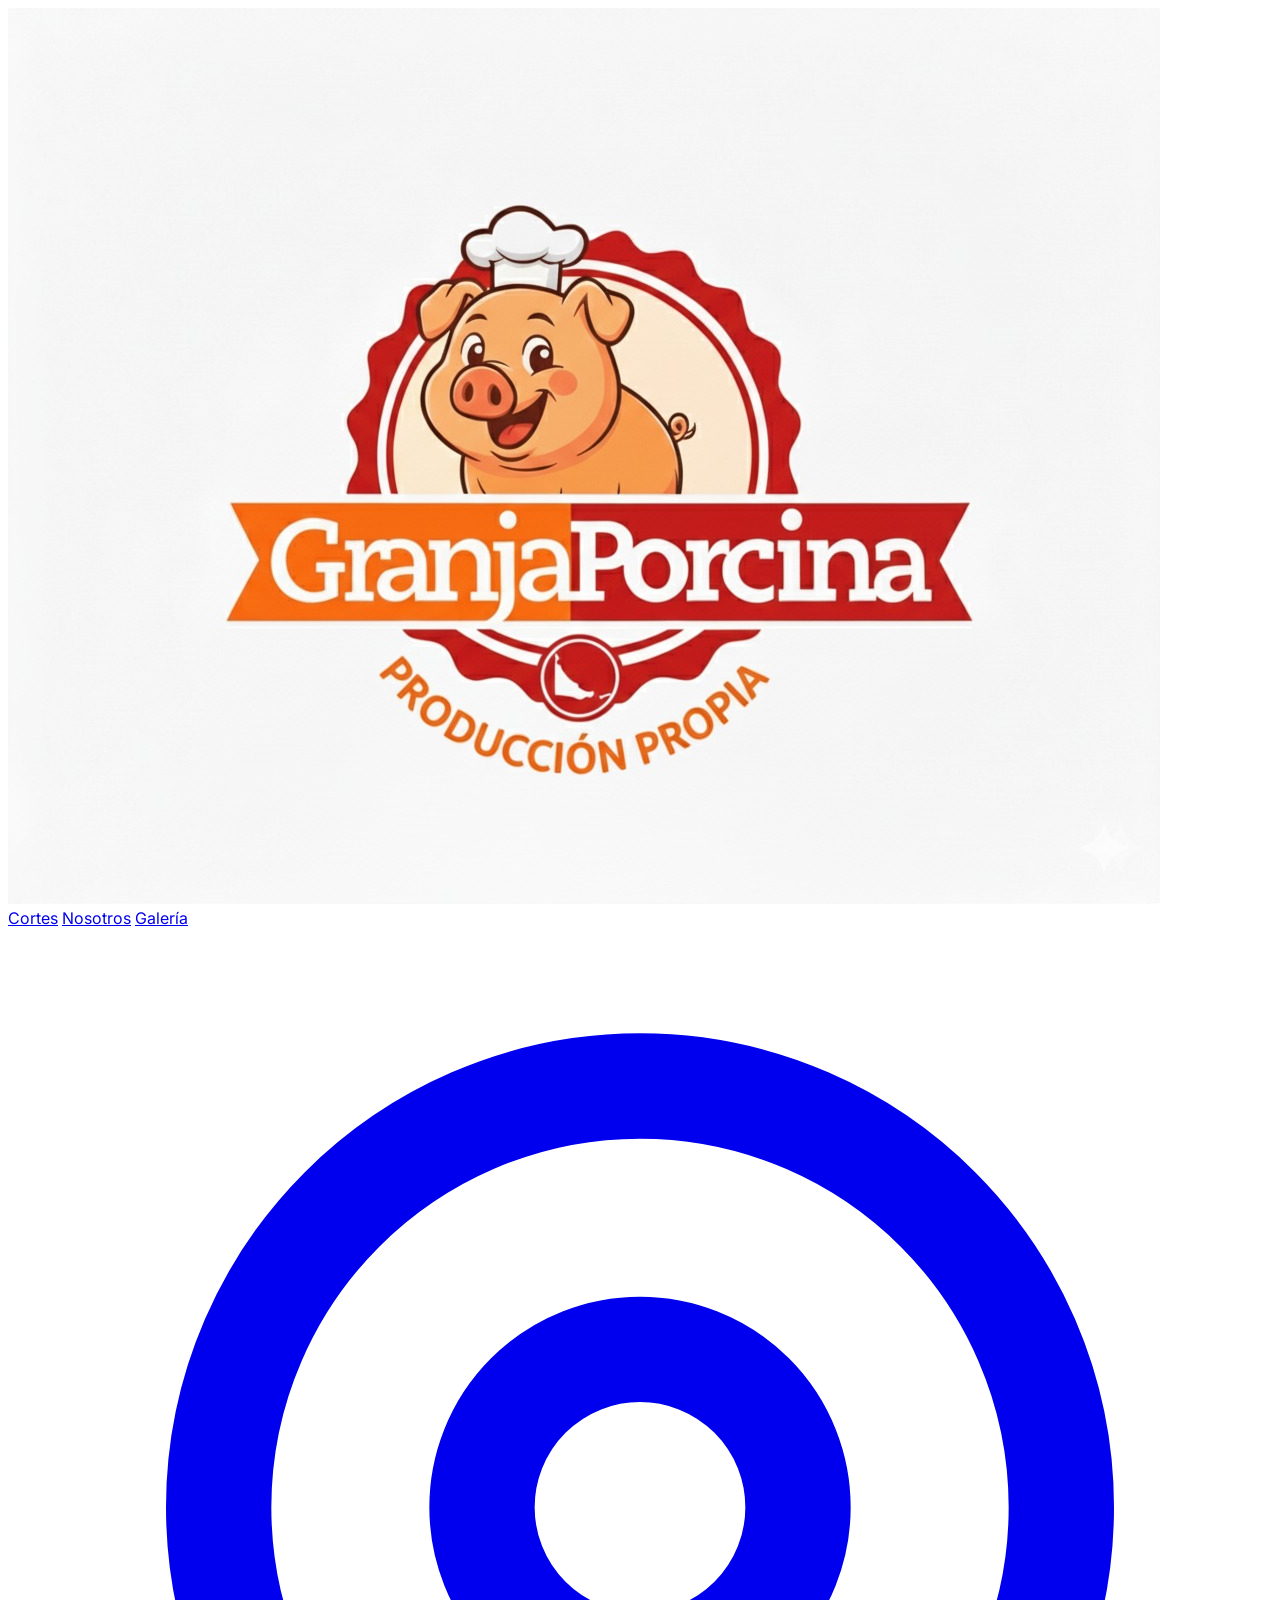
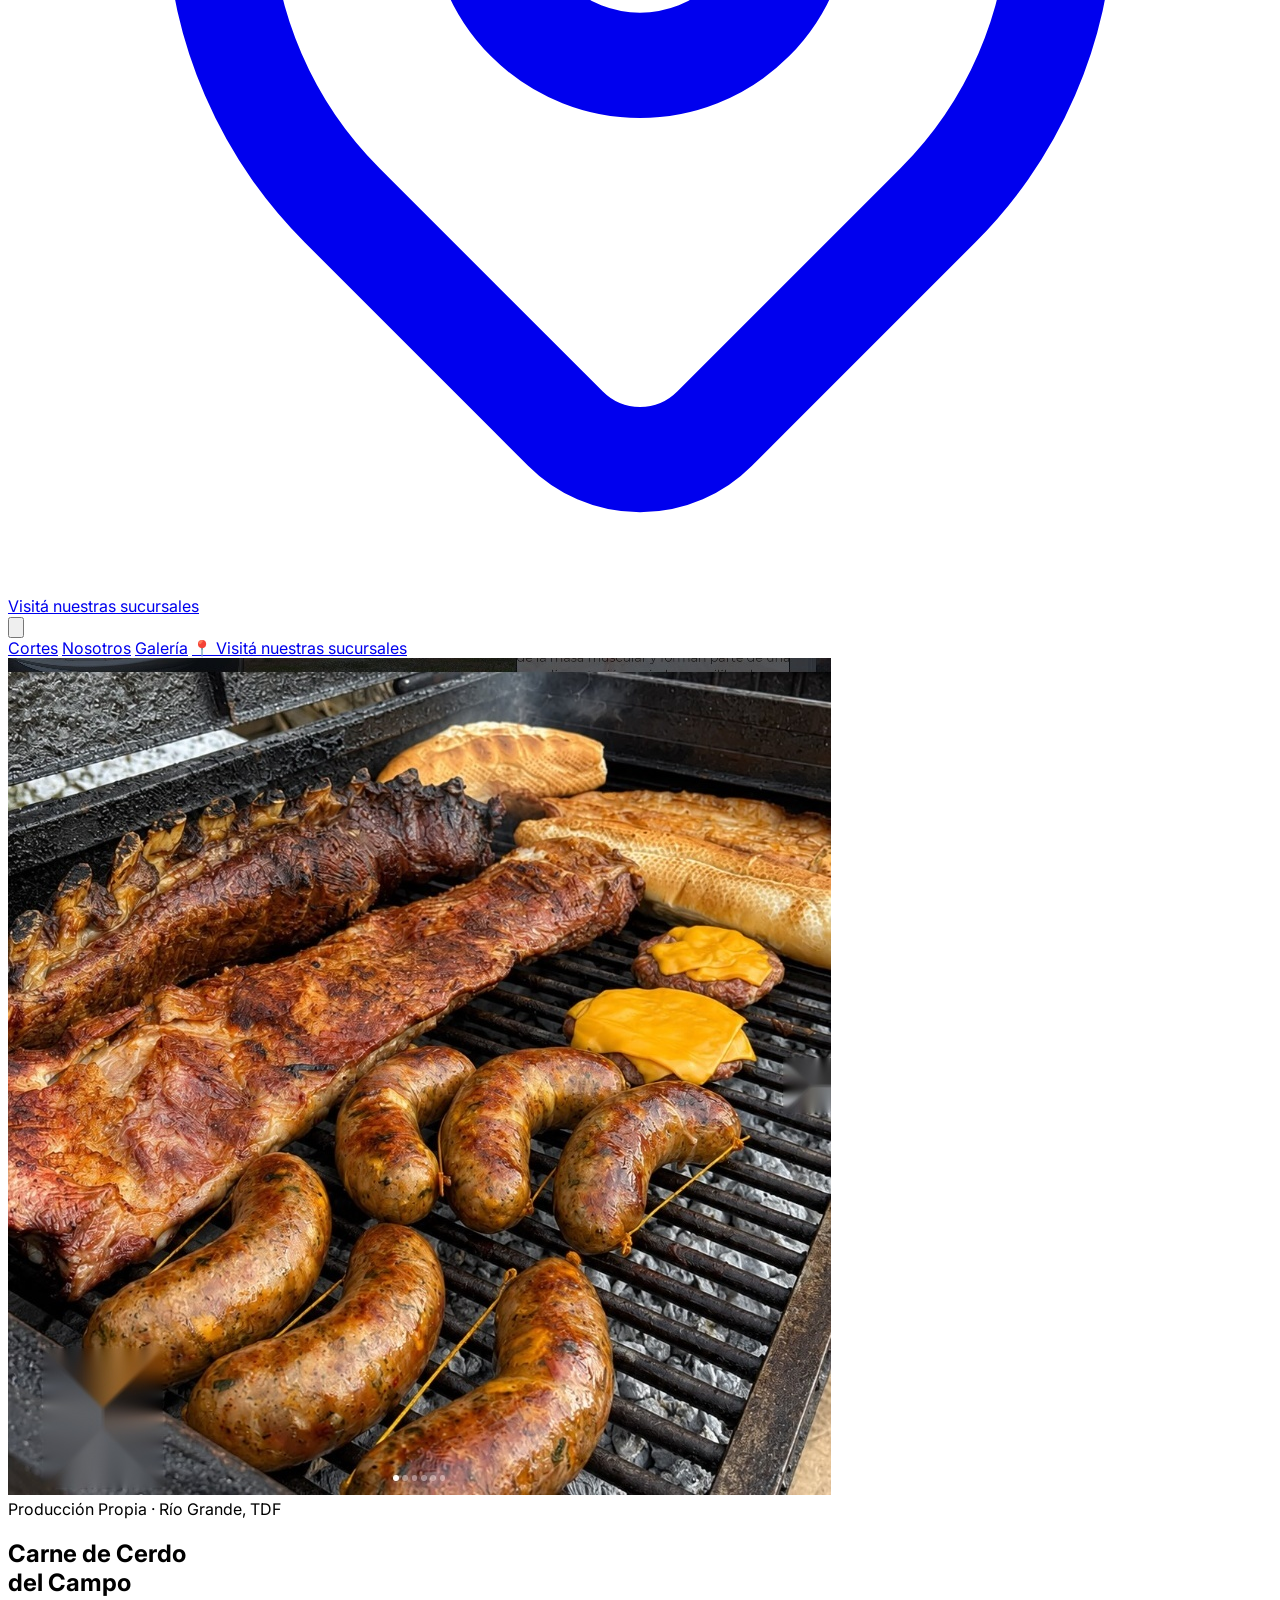
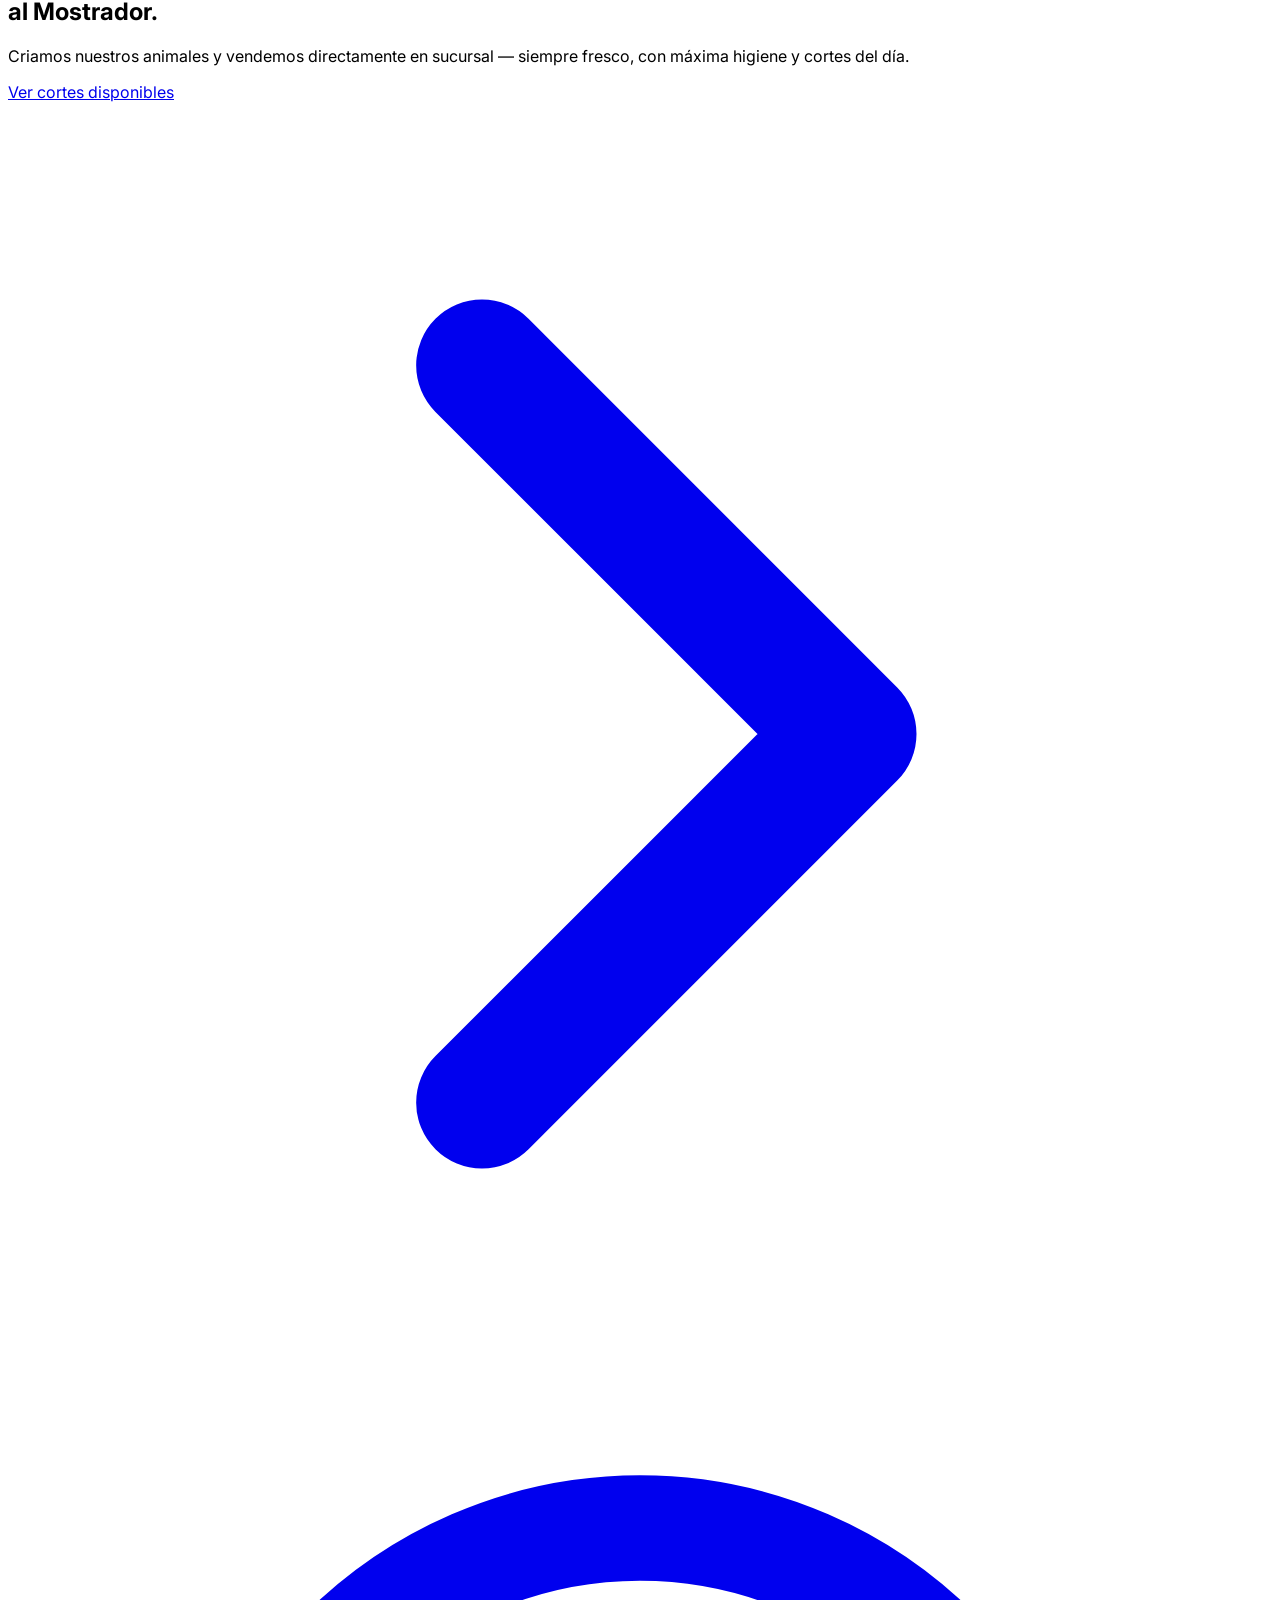
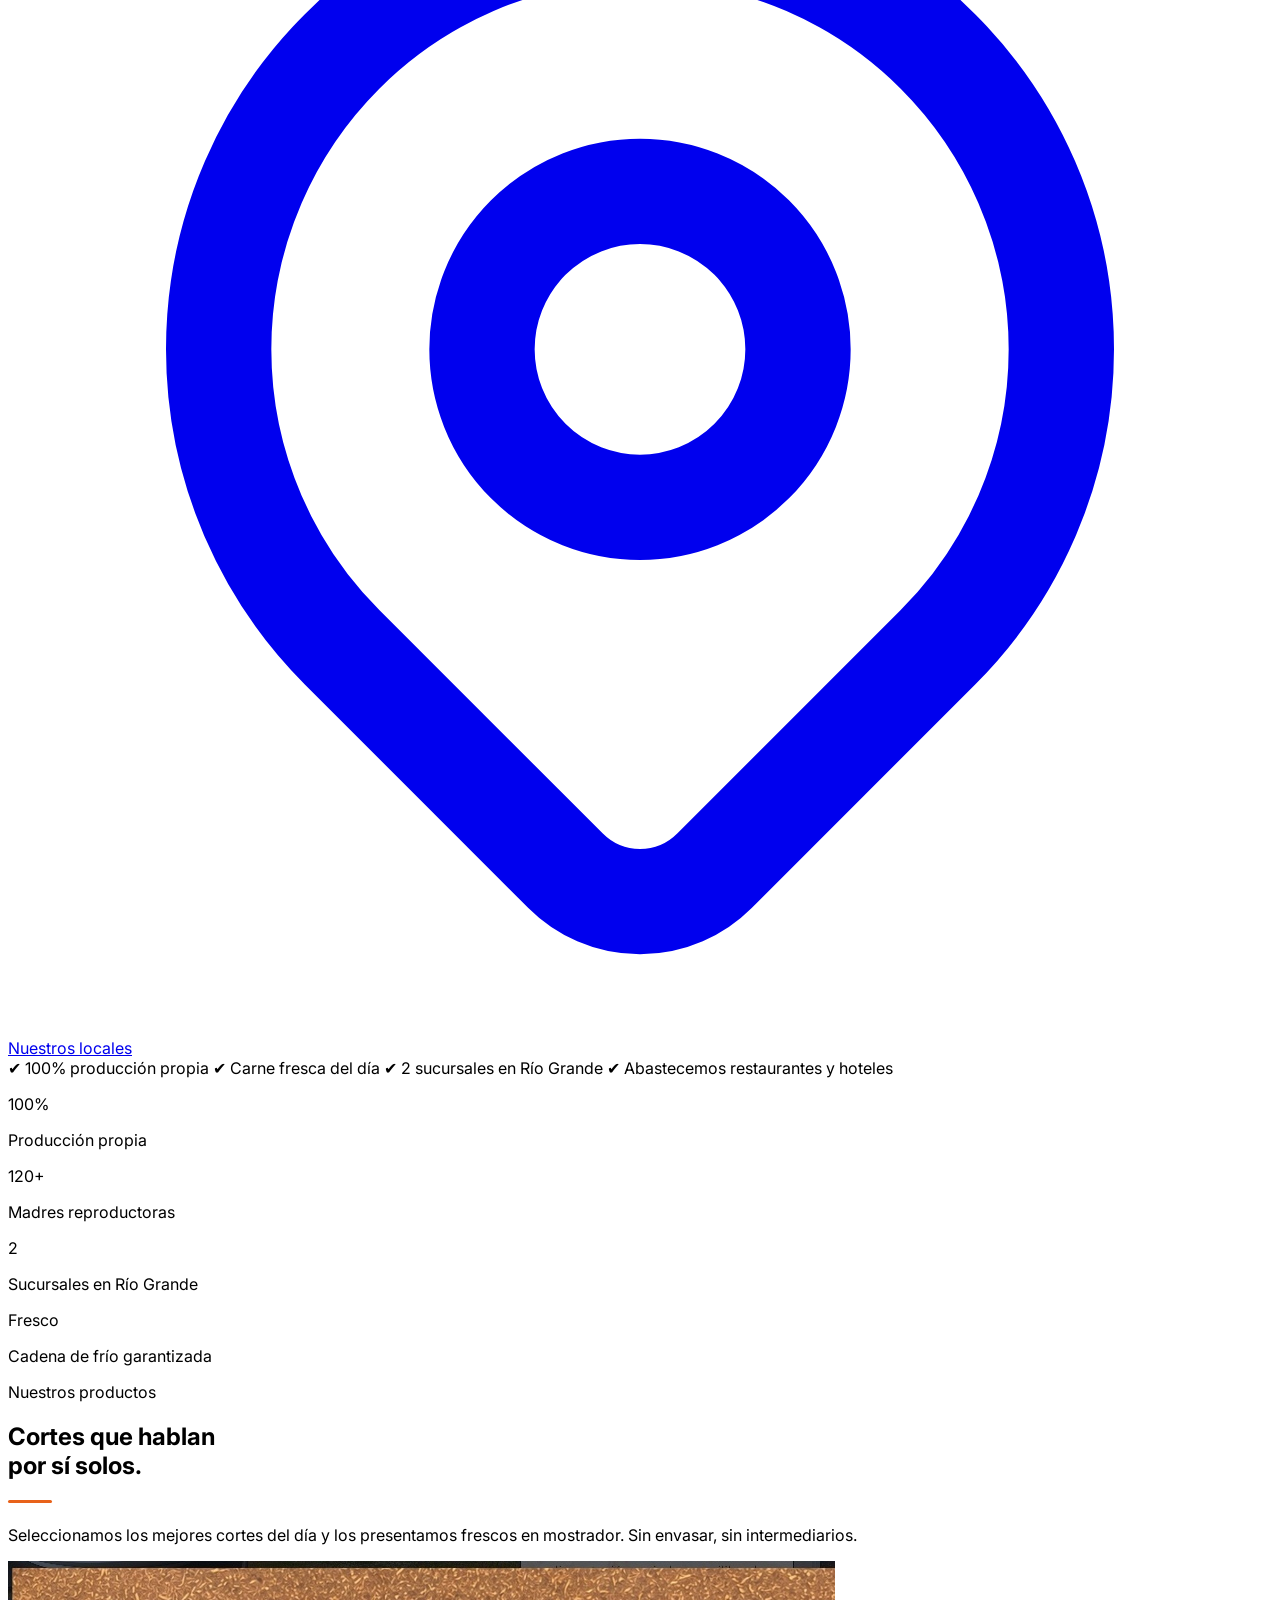
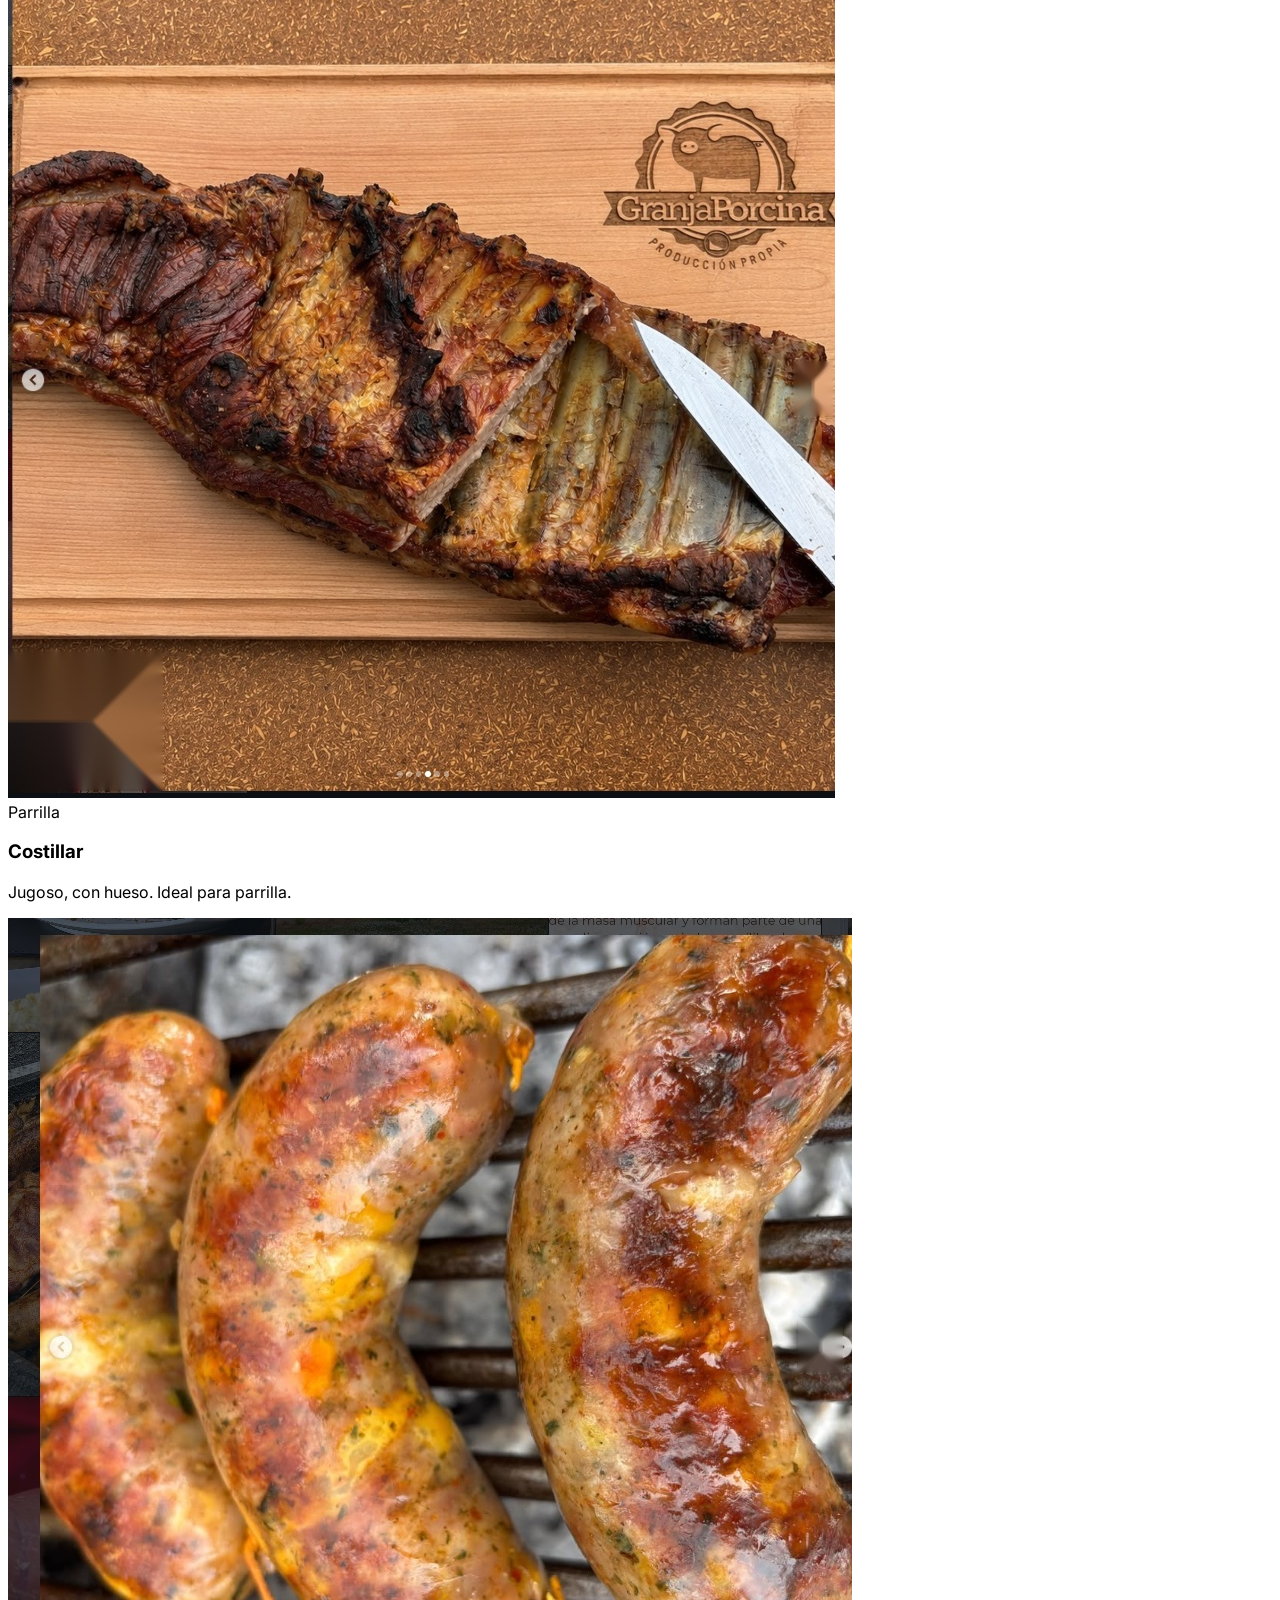
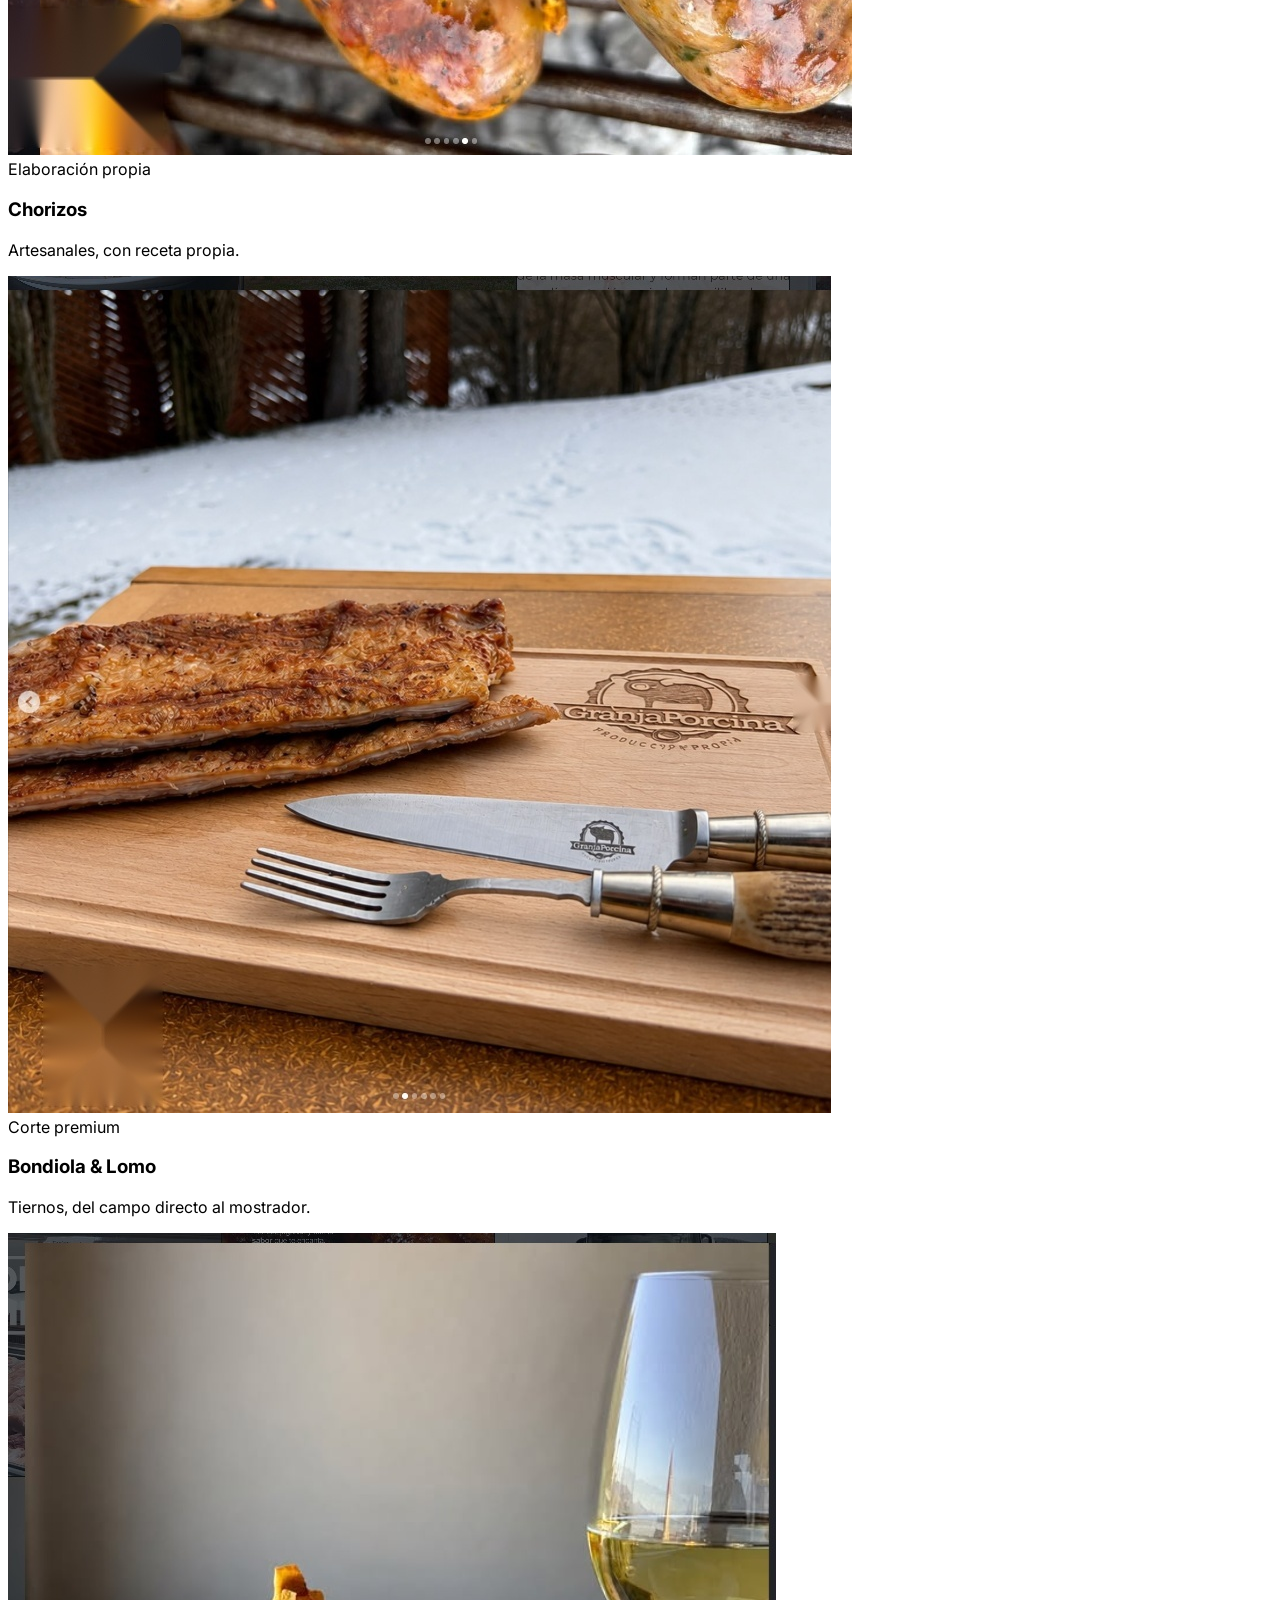
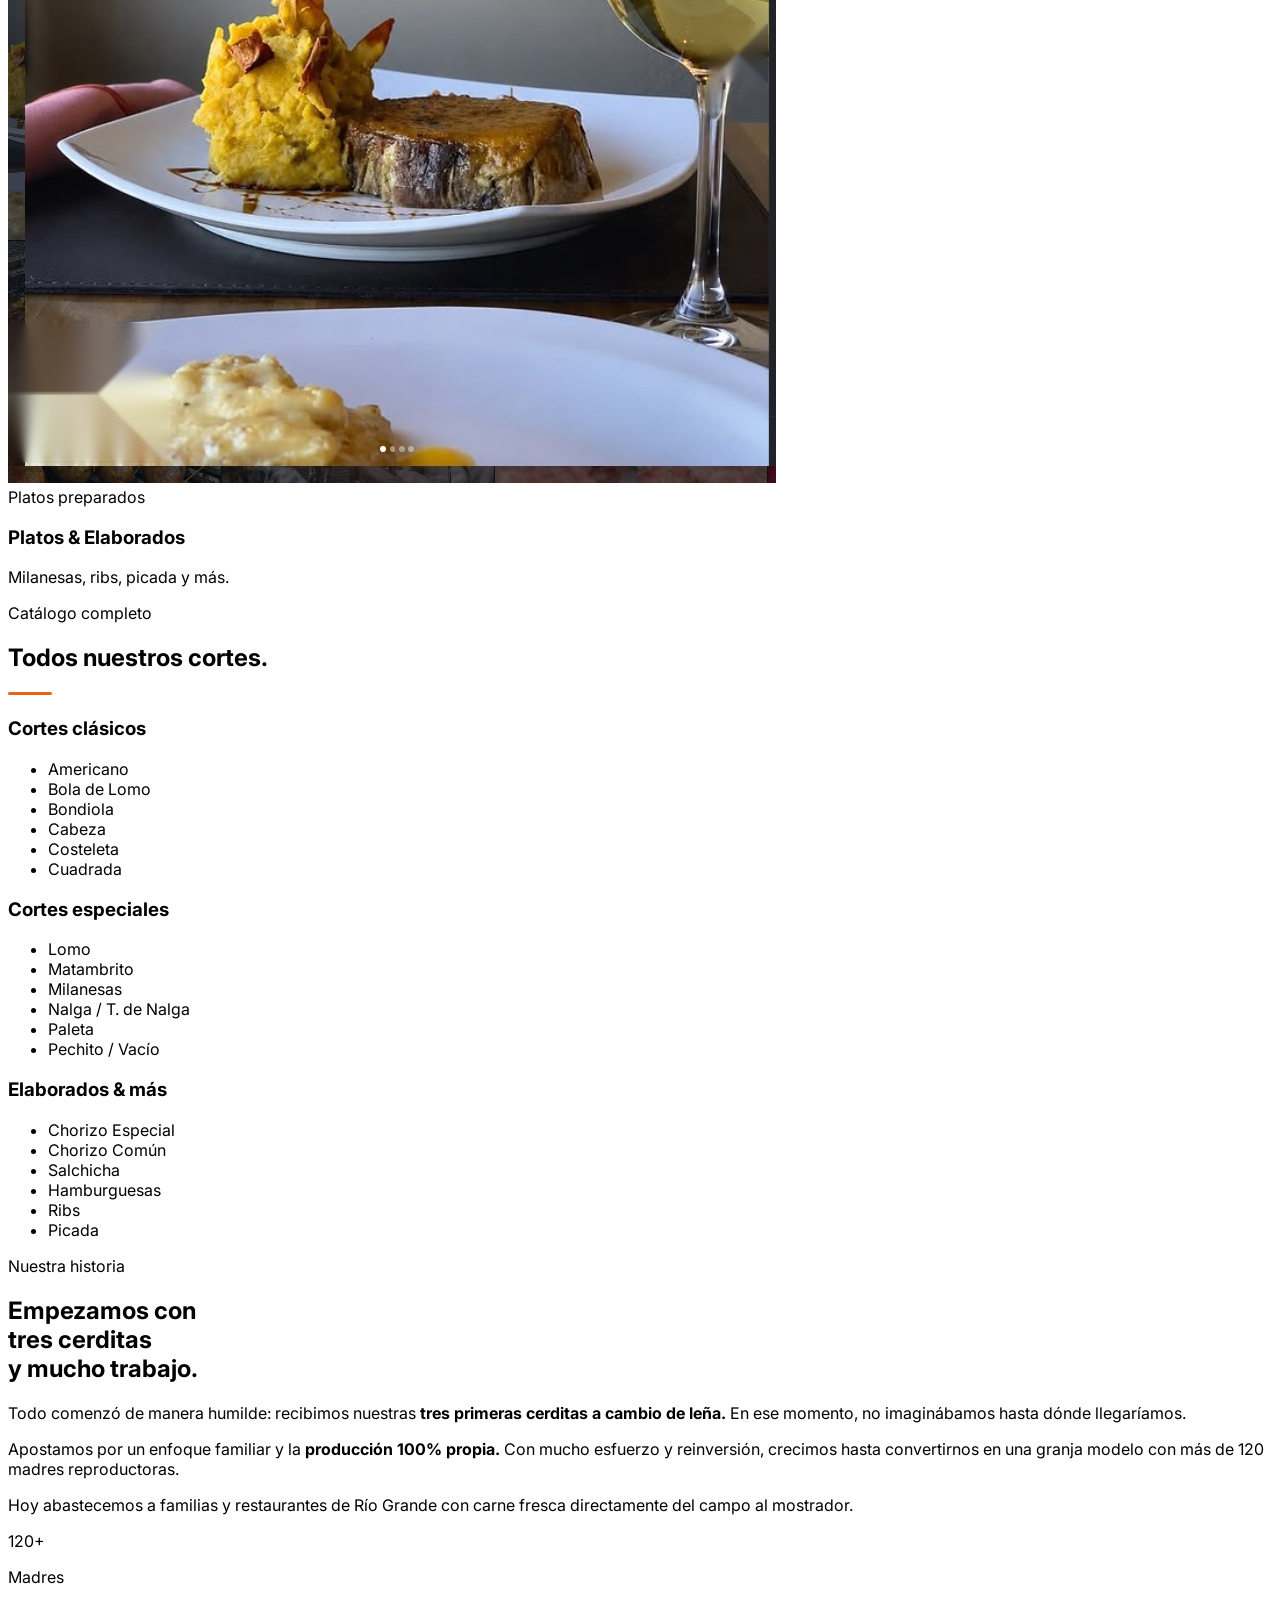
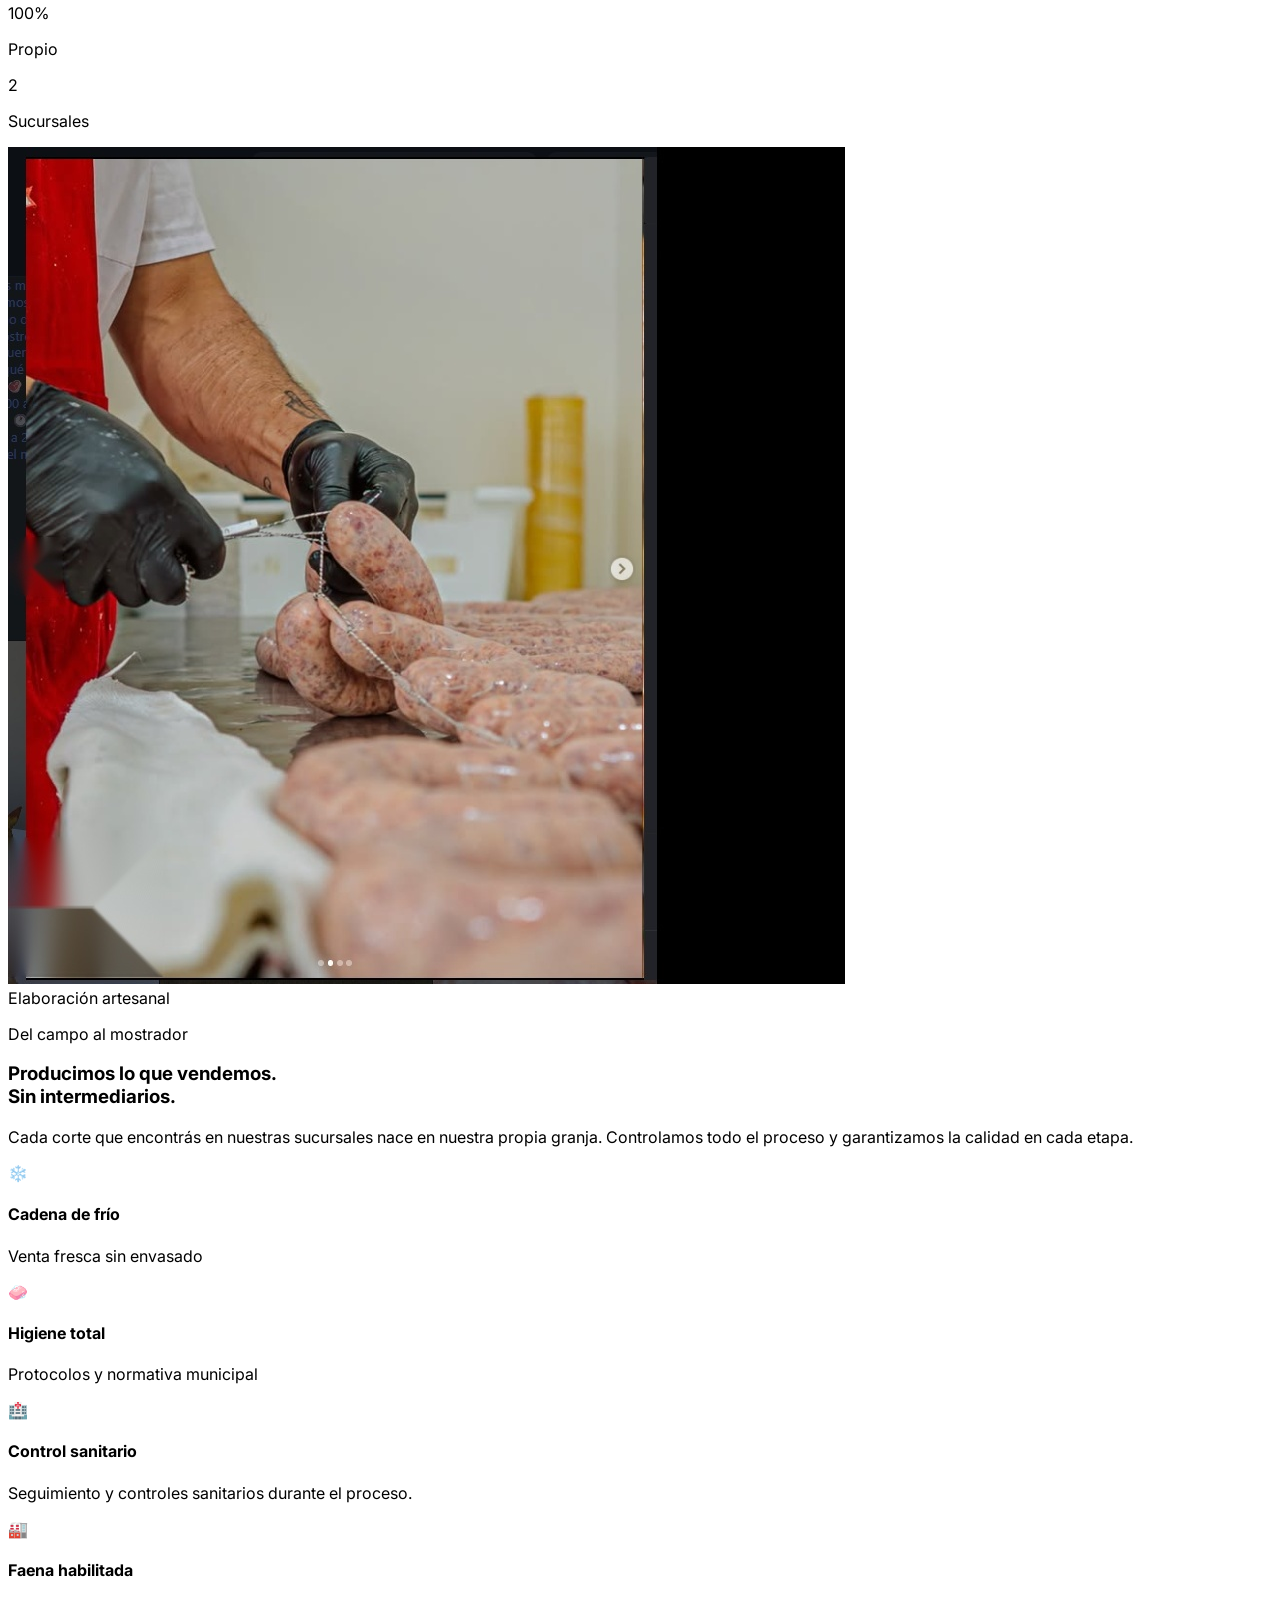
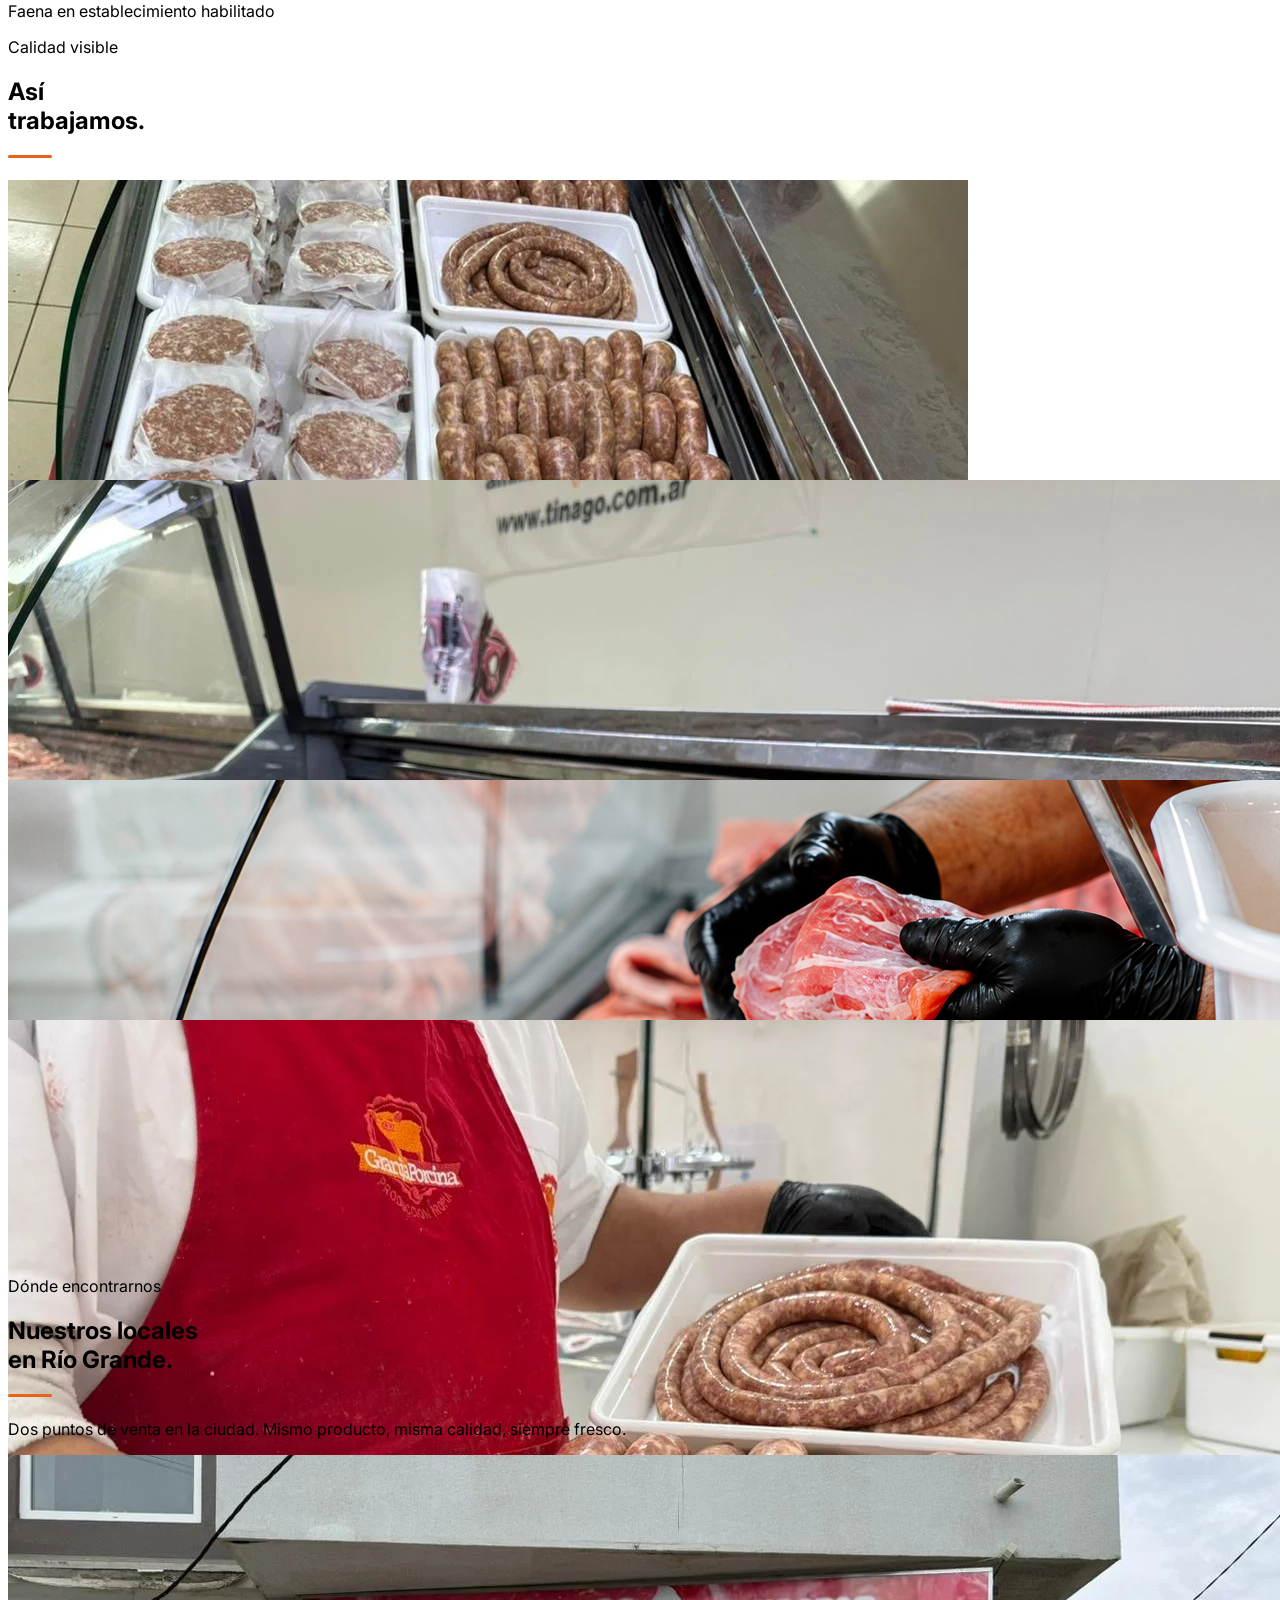
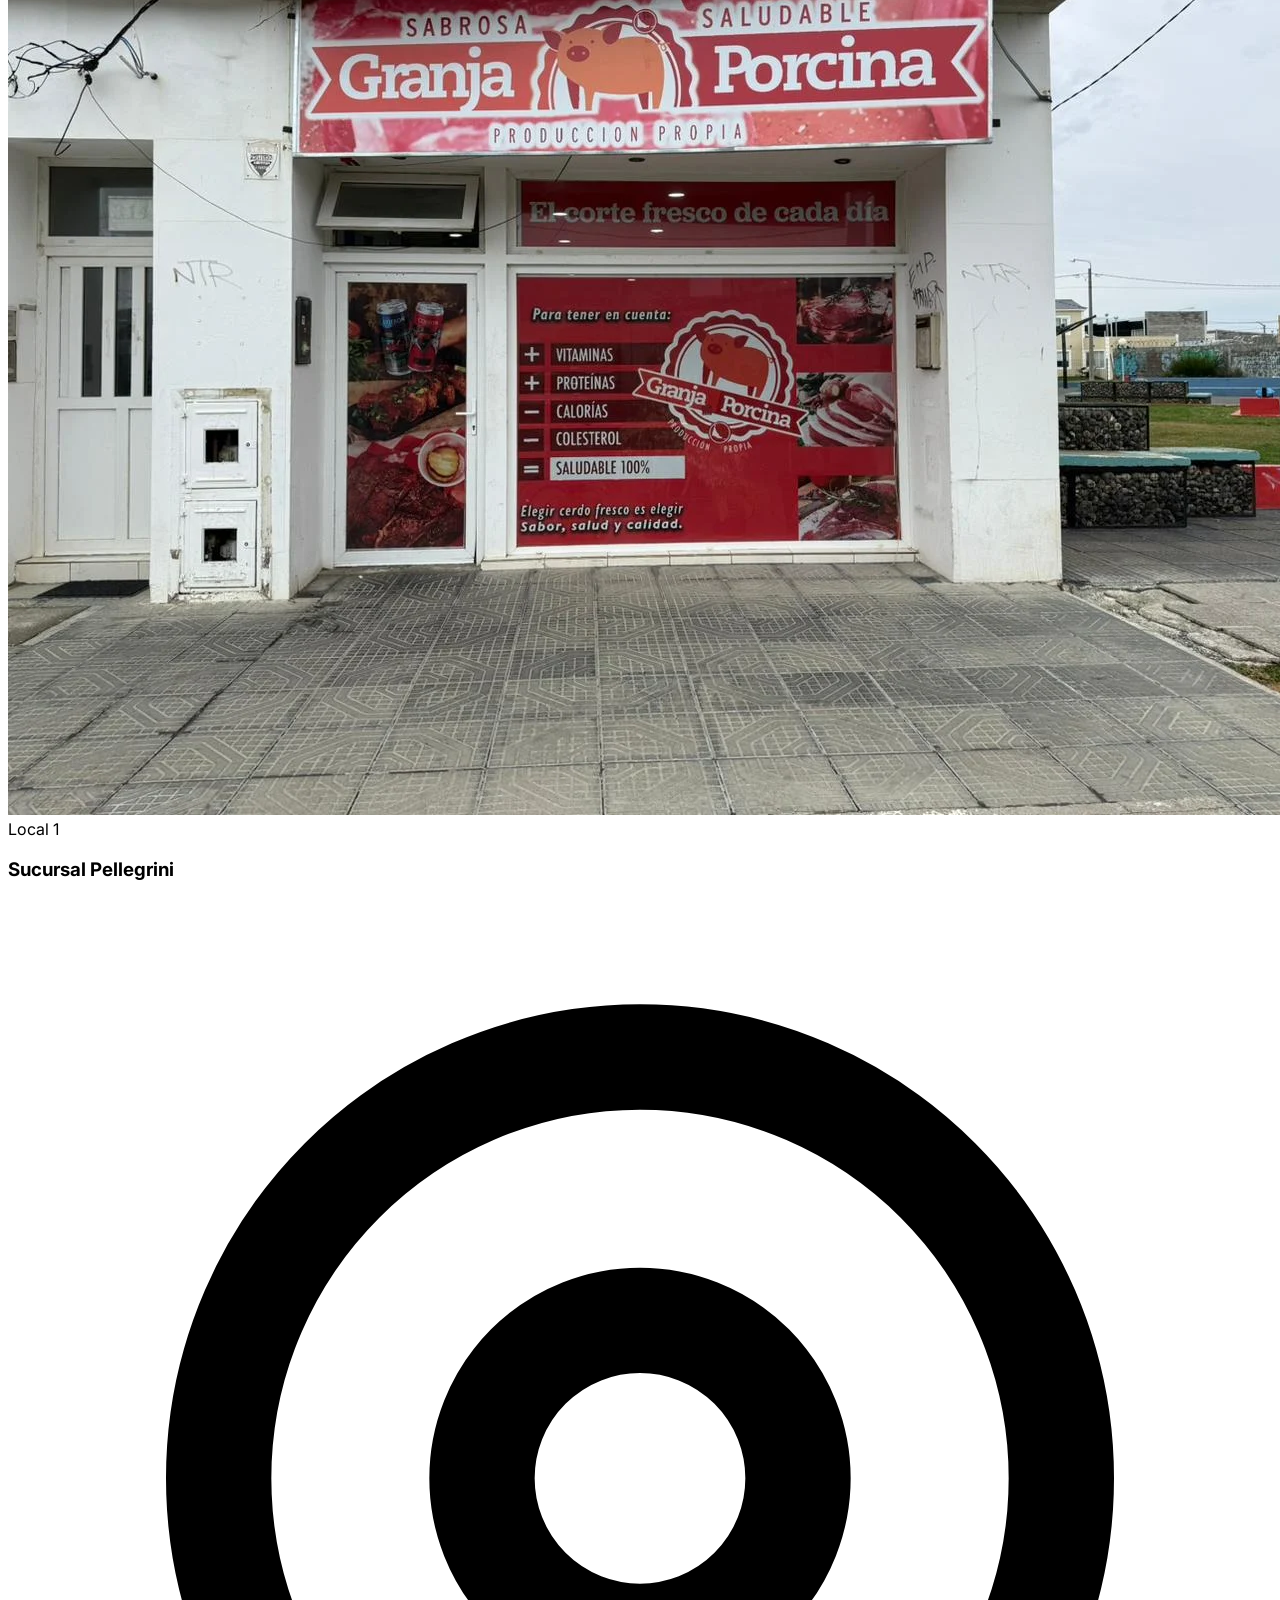
==== commit 0c65018c: "Update print statement from 'Hello' to 'Goodbye'" ====
--- a/index.html
+++ b/index.html
@@ -349,7 +349,7 @@
     </section>
 
     <!-- Cortes Destacados — con fotos reales -->
-    <section id="productos" class="py-16 md:py-24 bg-white">
+    <section id="productos" class="py-16 md:py-20 bg-white">
         <div class="max-w-7xl mx-auto px-5 md:px-8">
 
             <div class="mb-14 fade-up">
@@ -357,86 +357,69 @@
                 <h2 class="text-4xl md:text-5xl font-heading font-bold text-neutral-900">Cortes que hablan<br>por sí
                     solos.</h2>
                 <div class="section-divider"></div>
-                <p class="text-neutral-500 text-lg max-w-xl leading-relaxed">Seleccionamos los mejores cortes del día y
-                    los
-                    presentamos frescos en mostrador. Sin envasar, sin intermediarios.</p>
+                <p class="text-neutral-500 text-lg md:text-xl max-w-xl leading-relaxed">Seleccionamos los mejores cortes del día y los presentamos frescos en mostrador. Sin envasar, sin intermediarios.</p>
             </div>
 
             <!-- Grid de productos con foto real -->
-            <div class="grid grid-cols-1 sm:grid-cols-2 lg:grid-cols-4 gap-4">
+            <div class="grid grid-cols-1 sm:grid-cols-2 lg:grid-cols-4 gap-4 md:gap-5">
 
                 <div class="product-card group relative rounded-2xl overflow-hidden shadow-md cursor-pointer fade-up">
-                    <div class="overflow-hidden h-64 md:h-72">
+                    <div class="overflow-hidden h-64 md:h-80 lg:h-[22rem]">
                         <img src="04_costillas.jpg" alt="Costillar de cerdo — corte destacado para parrilla"
                             class="product-card-img w-full h-full object-cover" style="object-position: center 25%;"
                             loading="lazy">
                     </div>
-                    <div
-                        class="absolute inset-0 bg-gradient-to-t from-black/82 via-black/20 to-transparent flex flex-col justify-end p-5">
-                        <span class="text-white/55 text-xs font-bold uppercase tracking-widest mb-1">Parrilla</span>
-                        <h3 class="text-white font-heading font-bold text-2xl leading-tight">Costillar</h3>
-                        <p class="text-white/65 text-sm mt-1">Jugoso, con hueso. Ideal para parrilla.</p>
-                    </div>
-                    <div
-                        class="absolute inset-0 border-2 border-brand-orange/0 rounded-2xl group-hover:border-brand-orange/50 transition-colors duration-300">
-                    </div>
+                    <div class="absolute inset-0 bg-gradient-to-t from-black/82 via-black/20 to-transparent flex flex-col justify-end p-5 md:p-6">
+                        <span class="text-white/60 text-[11px] font-bold uppercase tracking-widest mb-1.5">Parrilla</span>
+                        <h3 class="text-white font-heading font-bold text-2xl md:text-[1.7rem] leading-tight">Costillar</h3>
+                        <p class="text-white/75 text-[15px] mt-1.5 leading-snug">Jugoso, con hueso. Ideal para parrilla.</p>
+                    </div>
+                    <div class="absolute inset-0 border-2 border-brand-orange/0 rounded-2xl group-hover:border-brand-orange/50 transition-colors duration-300"></div>
                 </div>
 
                 <div class="product-card group relative rounded-2xl overflow-hidden shadow-md cursor-pointer fade-up"
                     style="transition-delay:80ms">
-                    <div class="overflow-hidden h-64 md:h-72">
+                    <div class="overflow-hidden h-64 md:h-80 lg:h-[22rem]">
                         <img src="05_chorizos.jpg"
                             alt="Chorizos artesanales a la parrilla — elaboración propia Granja Porcina"
                             class="product-card-img w-full h-full object-cover object-center" loading="lazy">
                     </div>
-                    <div
-                        class="absolute inset-0 bg-gradient-to-t from-black/82 via-black/20 to-transparent flex flex-col justify-end p-5">
-                        <span class="text-white/55 text-xs font-bold uppercase tracking-widest mb-1">Elaboración
-                            propia</span>
-                        <h3 class="text-white font-heading font-bold text-2xl leading-tight">Chorizos</h3>
-                        <p class="text-white/65 text-sm mt-1">Artesanales, con receta propia.</p>
-                    </div>
-                    <div
-                        class="absolute inset-0 border-2 border-brand-orange/0 rounded-2xl group-hover:border-brand-orange/50 transition-colors duration-300">
-                    </div>
+                    <div class="absolute inset-0 bg-gradient-to-t from-black/82 via-black/20 to-transparent flex flex-col justify-end p-5 md:p-6">
+                        <span class="text-white/60 text-[11px] font-bold uppercase tracking-widest mb-1.5">Elaboración propia</span>
+                        <h3 class="text-white font-heading font-bold text-2xl md:text-[1.7rem] leading-tight">Chorizos</h3>
+                        <p class="text-white/75 text-[15px] mt-1.5 leading-snug">Artesanales, con receta propia.</p>
+                    </div>
+                    <div class="absolute inset-0 border-2 border-brand-orange/0 rounded-2xl group-hover:border-brand-orange/50 transition-colors duration-300"></div>
                 </div>
 
                 <div class="product-card group relative rounded-2xl overflow-hidden shadow-md cursor-pointer fade-up"
                     style="transition-delay:160ms">
-                    <div class="overflow-hidden h-64 md:h-72">
+                    <div class="overflow-hidden h-64 md:h-80 lg:h-[22rem]">
                         <img src="02_costillas_tabla.jpg"
                             alt="Costillas de cerdo sobre tabla — corte premium Granja Porcina"
                             class="product-card-img w-full h-full object-cover" style="object-position: center 30%;"
                             loading="lazy">
                     </div>
-                    <div
-                        class="absolute inset-0 bg-gradient-to-t from-black/82 via-black/20 to-transparent flex flex-col justify-end p-5">
-                        <span class="text-white/55 text-xs font-bold uppercase tracking-widest mb-1">Corte
-                            premium</span>
-                        <h3 class="text-white font-heading font-bold text-2xl leading-tight">Bondiola & Lomo</h3>
-                        <p class="text-white/65 text-sm mt-1">Tiernos, del campo directo al mostrador.</p>
-                    </div>
-                    <div
-                        class="absolute inset-0 border-2 border-brand-orange/0 rounded-2xl group-hover:border-brand-orange/50 transition-colors duration-300">
-                    </div>
+                    <div class="absolute inset-0 bg-gradient-to-t from-black/82 via-black/20 to-transparent flex flex-col justify-end p-5 md:p-6">
+                        <span class="text-white/60 text-[11px] font-bold uppercase tracking-widest mb-1.5">Corte premium</span>
+                        <h3 class="text-white font-heading font-bold text-2xl md:text-[1.7rem] leading-tight">Bondiola & Lomo</h3>
+                        <p class="text-white/75 text-[15px] mt-1.5 leading-snug">Tiernos, del campo directo al mostrador.</p>
+                    </div>
+                    <div class="absolute inset-0 border-2 border-brand-orange/0 rounded-2xl group-hover:border-brand-orange/50 transition-colors duration-300"></div>
                 </div>
 
                 <div class="product-card group relative rounded-2xl overflow-hidden shadow-md cursor-pointer fade-up"
                     style="transition-delay:240ms">
-                    <div class="overflow-hidden h-64 md:h-72">
+                    <div class="overflow-hidden h-64 md:h-80 lg:h-[22rem]">
                         <img src="07_plato.jpg" alt="Plato con cortes de cerdo — productos Granja Porcina"
                             class="product-card-img w-full h-full object-cover object-center" loading="lazy">
                     </div>
-                    <div
-                        class="absolute inset-0 bg-gradient-to-t from-black/82 via-black/20 to-transparent flex flex-col justify-end p-5">
-                        <span class="text-white/55 text-xs font-bold uppercase tracking-widest mb-1">Platos
-                            preparados</span>
-                        <h3 class="text-white font-heading font-bold text-2xl leading-tight">Platos & Elaborados</h3>
-                        <p class="text-white/65 text-sm mt-1">Milanesas, ribs, picada y más.</p>
-                    </div>
-                    <div
-                        class="absolute inset-0 border-2 border-brand-orange/0 rounded-2xl group-hover:border-brand-orange/50 transition-colors duration-300">
-                    </div>
+                    <div class="absolute inset-0 bg-gradient-to-t from-black/82 via-black/20 to-transparent flex flex-col justify-end p-5 md:p-6">
+                        <span class="text-white/60 text-[11px] font-bold uppercase tracking-widest mb-1.5">Platos preparados</span>
+                        <h3 class="text-white font-heading font-bold text-2xl md:text-[1.7rem] leading-tight">Platos & Elaborados</h3>
+                        <p class="text-white/75 text-[15px] mt-1.5 leading-snug">Milanesas, ribs, picada y más.</p>
+                    </div>
+                    <div class="absolute inset-0 border-2 border-brand-orange/0 rounded-2xl group-hover:border-brand-orange/50 transition-colors duration-300"></div>
                 </div>
 
             </div>
@@ -444,7 +427,7 @@
     </section>
 
     <!-- Catálogo completo de cortes -->
-    <section id="lista-precios" class="py-16 md:py-24 bg-neutral-50 border-t border-neutral-100">
+    <section id="lista-precios" class="py-16 md:py-20 bg-neutral-50 border-t border-neutral-100">
         <div class="max-w-7xl mx-auto px-5 md:px-8">
             <div class="mb-10 fade-up">
                 <p class="text-brand-orange text-xs font-bold uppercase tracking-widest mb-2">Catálogo completo</p>
@@ -452,46 +435,46 @@
                 <div class="section-divider"></div>
             </div>
 
-            <div class="grid md:grid-cols-3 gap-5">
-                <div class="bg-white rounded-2xl p-6 border border-neutral-200">
-                    <h3 class="font-heading font-bold text-base text-neutral-900 mb-4 flex items-center gap-2">
-                        <span class="w-2 h-2 rounded-full bg-brand-orange inline-block"></span> Cortes clásicos
+            <div class="grid md:grid-cols-3 gap-5 lg:gap-6">
+                <div class="bg-white rounded-2xl p-6 md:p-8 border border-neutral-200">
+                    <h3 class="font-heading font-bold text-lg text-neutral-900 mb-5 flex items-center gap-3">
+                        <span class="w-2.5 h-2.5 rounded-full bg-brand-orange inline-block"></span> Cortes clásicos
                     </h3>
-                    <ul class="space-y-2">
-                        <li class="py-1.5 border-b border-neutral-100">Americano</li>
-                        <li class="py-1.5 border-b border-neutral-100">Bola de Lomo</li>
-                        <li class="py-1.5 border-b border-neutral-100">Bondiola</li>
-                        <li class="py-1.5 border-b border-neutral-100">Cabeza</li>
-                        <li class="py-1.5 border-b border-neutral-100">Costeleta</li>
-                        <li class="py-1.5">Cuadrada</li>
+                    <ul class="space-y-2 text-[15px] md:text-base text-neutral-700">
+                        <li class="py-2 border-b border-neutral-100">Americano</li>
+                        <li class="py-2 border-b border-neutral-100">Bola de Lomo</li>
+                        <li class="py-2 border-b border-neutral-100">Bondiola</li>
+                        <li class="py-2 border-b border-neutral-100">Cabeza</li>
+                        <li class="py-2 border-b border-neutral-100">Costeleta</li>
+                        <li class="py-2">Cuadrada</li>
                     </ul>
                 </div>
 
-                <div class="bg-white rounded-2xl p-6 border border-neutral-200">
-                    <h3 class="font-heading font-bold text-base text-neutral-900 mb-4 flex items-center gap-2">
-                        <span class="w-2 h-2 rounded-full bg-brand-orange inline-block"></span> Cortes especiales
+                <div class="bg-white rounded-2xl p-6 md:p-8 border border-neutral-200">
+                    <h3 class="font-heading font-bold text-lg text-neutral-900 mb-5 flex items-center gap-3">
+                        <span class="w-2.5 h-2.5 rounded-full bg-brand-orange inline-block"></span> Cortes especiales
                     </h3>
-                    <ul class="space-y-1 text-sm text-neutral-600">
-                        <li class="py-1.5 border-b border-neutral-100">Lomo</li>
-                        <li class="py-1.5 border-b border-neutral-100">Matambrito</li>
-                        <li class="py-1.5 border-b border-neutral-100">Milanesas</li>
-                        <li class="py-1.5 border-b border-neutral-100">Nalga / T. de Nalga</li>
-                        <li class="py-1.5 border-b border-neutral-100">Paleta</li>
-                        <li class="py-1.5">Pechito / Vacío</li>
+                    <ul class="space-y-2 text-[15px] md:text-base text-neutral-700">
+                        <li class="py-2 border-b border-neutral-100">Lomo</li>
+                        <li class="py-2 border-b border-neutral-100">Matambrito</li>
+                        <li class="py-2 border-b border-neutral-100">Milanesas</li>
+                        <li class="py-2 border-b border-neutral-100">Nalga / T. de Nalga</li>
+                        <li class="py-2 border-b border-neutral-100">Paleta</li>
+                        <li class="py-2">Pechito / Vacío</li>
                     </ul>
                 </div>
 
-                <div class="bg-white rounded-2xl p-6 border border-neutral-200">
-                    <h3 class="font-heading font-bold text-base text-neutral-900 mb-4 flex items-center gap-2">
-                        <span class="w-2 h-2 rounded-full bg-brand-orange inline-block"></span> Elaborados & más
+                <div class="bg-white rounded-2xl p-6 md:p-8 border border-neutral-200">
+                    <h3 class="font-heading font-bold text-lg text-neutral-900 mb-5 flex items-center gap-3">
+                        <span class="w-2.5 h-2.5 rounded-full bg-brand-orange inline-block"></span> Elaborados & más
                     </h3>
-                    <ul class="space-y-1 text-sm text-neutral-600">
-                        <li class="py-1.5 border-b border-neutral-100">Chorizo Especial</li>
-                        <li class="py-1.5 border-b border-neutral-100">Chorizo Común</li>
-                        <li class="py-1.5 border-b border-neutral-100">Salchicha</li>
-                        <li class="py-1.5 border-b border-neutral-100">Hamburguesas</li>
-                        <li class="py-1.5 border-b border-neutral-100">Ribs</li>
-                        <li class="py-1.5">Picada</li>
+                    <ul class="space-y-2 text-[15px] md:text-base text-neutral-700">
+                        <li class="py-2 border-b border-neutral-100">Chorizo Especial</li>
+                        <li class="py-2 border-b border-neutral-100">Chorizo Común</li>
+                        <li class="py-2 border-b border-neutral-100">Salchicha</li>
+                        <li class="py-2 border-b border-neutral-100">Hamburguesas</li>
+                        <li class="py-2 border-b border-neutral-100">Ribs</li>
+                        <li class="py-2">Picada</li>
                     </ul>
                 </div>
             </div>
@@ -502,21 +485,21 @@
     <section id="historia" class="bg-neutral-950 overflow-hidden">
 
         <!-- Bloque texto + foto elaboración -->
-        <div class="max-w-7xl mx-auto px-5 md:px-8 py-24 md:py-32">
-            <div class="grid lg:grid-cols-2 gap-12 lg:gap-20 items-center">
+        <div class="max-w-7xl mx-auto px-5 md:px-8 py-20 md:py-28">
+            <div class="grid lg:grid-cols-[1.2fr_1fr] gap-12 lg:gap-16 items-center">
 
                 <div class="fade-up order-2 lg:order-1">
                     <p class="text-brand-orange text-xs font-bold uppercase tracking-widest mb-4">Nuestra historia</p>
-                    <h2 class="text-5xl md:text-6xl font-heading font-bold text-white mb-8 leading-tight">
+                    <h2 class="text-5xl md:text-[4rem] font-heading font-bold text-white mb-8 leading-tight">
                         Empezamos con<br>tres cerditas<br>y mucho trabajo.
                     </h2>
-                    <div class="space-y-6 text-neutral-300 text-lg md:text-xl leading-relaxed">
+                    <div class="space-y-6 text-neutral-300 text-lg md:text-2xl leading-relaxed font-light">
                         <p>Todo comenzó de manera humilde: recibimos nuestras
-                            <strong class="text-neutral-200">tres primeras cerditas a cambio de leña.</strong>
+                            <strong class="text-white font-medium">tres primeras cerditas a cambio de leña.</strong>
                             En ese momento, no imaginábamos hasta dónde llegaríamos.
                         </p>
                         <p>Apostamos por un enfoque familiar y la
-                            <strong class="text-neutral-200">producción 100% propia.</strong>
+                            <strong class="text-white font-medium">producción 100% propia.</strong>
                             Con mucho esfuerzo y reinversión, crecimos hasta convertirnos en una granja modelo
                             con más de 120 madres reproductoras.
                         </p>
@@ -559,53 +542,47 @@
             </div>
         </div>
 
-        <!-- Full-width banner con costillas tabla y texto -->
-        <div class="relative fade-up">
-            <img src="02_costillas_tabla.jpg"
-                alt="Costillas de cerdo sobre tabla — calidad Granja Porcina, producción propia"
-                class="w-full h-72 md:h-96 object-cover" style="object-position: center 15%;" loading="lazy">
-            <div class="absolute inset-0 bg-gradient-to-r from-black via-black/80 to-transparent flex items-center">
-                <div class="max-w-7xl mx-auto px-5 md:px-8 w-full">
-                    <div class="max-w-xl">
-                        <p class="text-brand-orange text-xs font-bold uppercase tracking-widest mb-3">Del campo al
-                            mostrador</p>
-                        <h3
-                            class="text-white drop-shadow-md font-heading font-bold text-4xl md:text-5xl mb-5 leading-tight">
-                            Producimos lo que vendemos.<br>Sin intermediarios.
-                        </h3>
-                        <p class="text-white drop-shadow text-lg md:text-xl leading-relaxed">
-                            Cada corte que encontrás en nuestras sucursales nace en nuestra propia granja.
-                            Controlamos todo el proceso y garantizamos la calidad en cada etapa.
-                        </p>
-                    </div>
-                </div>
-            </div>
-        </div>
-
-        <!-- Pilares de calidad -->
-        <div class="max-w-7xl mx-auto px-5 md:px-8 py-14">
-            <div class="grid grid-cols-2 md:grid-cols-4 gap-4">
-                <div class="fade-up bg-white/5 border border-white/8 rounded-xl p-5">
-                    <div class="text-brand-orange text-xl mb-3">❄️</div>
-                    <h4 class="text-white font-semibold text-sm mb-1">Cadena de frío</h4>
-                    <p class="text-neutral-500 text-sm leading-relaxed">Venta fresca sin envasado</p>
-                </div>
-                <div class="fade-up bg-white/5 border border-white/8 rounded-xl p-5" style="transition-delay:80ms">
-                    <div class="text-brand-orange text-xl mb-3">🧼</div>
-                    <h4 class="text-white font-semibold text-sm mb-1">Higiene total</h4>
-                    <p class="text-neutral-500 text-sm leading-relaxed">Protocolos y normativa municipal</p>
-                </div>
-                <div class="fade-up bg-white/5 border border-white/8 rounded-xl p-5" style="transition-delay:160ms">
-                    <div class="text-brand-orange text-xl mb-3">🏥</div>
-                    <h4 class="text-white font-semibold text-sm mb-1">Control sanitario</h4>
-                    <p class="text-neutral-500 text-sm leading-relaxed">Seguimiento y controles sanitarios durante el
-                        proceso.</p>
-                </div>
-                <div class="fade-up bg-white/5 border border-white/8 rounded-xl p-5" style="transition-delay:240ms">
-                    <div class="text-brand-orange text-xl mb-3">🏭</div>
-                    <h4 class="text-white font-semibold text-sm mb-1">Faena habilitada</h4>
-                    <p class="text-neutral-500 text-sm leading-relaxed">Faena en establecimiento habilitado</p>
-                </div>
+        <!-- Sección: Producimos lo que vendemos y Pilares -->
+        <div class="bg-neutral-900 py-16 md:py-20 border-y border-neutral-800">
+            <div class="max-w-7xl mx-auto px-5 md:px-8">
+                
+                <!-- Encabezado -->
+                <div class="max-w-2xl mb-12 md:mb-16 fade-up">
+                    <p class="text-brand-orange text-xs font-bold uppercase tracking-widest mb-3">Del campo al
+                        mostrador</p>
+                    <h3 class="text-white font-heading font-bold text-4xl md:text-[3.25rem] mb-6 leading-tight">
+                        Producimos lo que vendemos.<br>Sin intermediarios.
+                    </h3>
+                    <p class="text-neutral-300 text-lg md:text-xl leading-relaxed font-light">
+                        Cada corte que encontrás en nuestras sucursales nace en nuestra propia granja.
+                        Controlamos todo el proceso y garantizamos la calidad en cada etapa.
+                    </p>
+                </div>
+
+                <!-- Pilares de calidad -->
+                <div class="grid grid-cols-2 lg:grid-cols-4 gap-4 md:gap-5">
+                    <div class="fade-up bg-white/5 border border-white/8 rounded-xl p-5 md:p-6">
+                        <div class="text-brand-orange text-2xl mb-4">❄️</div>
+                        <h4 class="text-white font-semibold text-base mb-1.5">Cadena de frío</h4>
+                        <p class="text-neutral-400 text-[15px] leading-relaxed">Venta fresca sin envasado</p>
+                    </div>
+                    <div class="fade-up bg-white/5 border border-white/8 rounded-xl p-5 md:p-6" style="transition-delay:80ms">
+                        <div class="text-brand-orange text-2xl mb-4">🧼</div>
+                        <h4 class="text-white font-semibold text-base mb-1.5">Higiene total</h4>
+                        <p class="text-neutral-400 text-[15px] leading-relaxed">Protocolos y normativa municipal</p>
+                    </div>
+                    <div class="fade-up bg-white/5 border border-white/8 rounded-xl p-5 md:p-6" style="transition-delay:160ms">
+                        <div class="text-brand-orange text-2xl mb-4">🏥</div>
+                        <h4 class="text-white font-semibold text-base mb-1.5">Control sanitario</h4>
+                        <p class="text-neutral-400 text-[15px] leading-relaxed">Seguimiento y controles sanitarios durante el proceso.</p>
+                    </div>
+                    <div class="fade-up bg-white/5 border border-white/8 rounded-xl p-5 md:p-6" style="transition-delay:240ms">
+                        <div class="text-brand-orange text-2xl mb-4">🏭</div>
+                        <h4 class="text-white font-semibold text-base mb-1.5">Faena habilitada</h4>
+                        <p class="text-neutral-400 text-[15px] leading-relaxed">Faena en establecimiento habilitado</p>
+                    </div>
+                </div>
+
             </div>
         </div>
 
@@ -649,7 +626,7 @@
                 </div>
                 <!-- Mostrador 3 -->
                 <div class="gallery-cell relative rounded-xl overflow-hidden cursor-pointer" style="height:240px">
-                    <img src="product-closeup.webp" alt="Atención en sucursal Granja Porcina"
+                    <img src="mostrador.png" alt="Atención en sucursal Granja Porcina"
                         class="w-full h-full object-cover object-center" loading="lazy">
                     <div class="gallery-overlay absolute inset-0 bg-brand-red/60 flex items-center justify-center">
                         <svg class="w-8 h-8 text-white" fill="none" stroke="currentColor" viewBox="0 0 24 24">
@@ -707,7 +684,7 @@
                     </div>
                     <div class="p-7">
                         <h3 class="font-heading font-bold text-2xl text-neutral-900 mb-4">Sucursal Pellegrini</h3>
-                        <div class="space-y-3 text-sm text-neutral-600">
+                        <div class="space-y-3 text-[15px] text-neutral-600">
                             <div class="flex items-start gap-3">
                                 <svg class="w-4 h-4 text-brand-orange mt-0.5 flex-shrink-0" fill="none"
                                     stroke="currentColor" viewBox="0 0 24 24">
@@ -730,7 +707,7 @@
                             </div>
                         </div>
                         <div class="mt-5 rounded-xl overflow-hidden border border-neutral-100">
-                            <iframe title="Mapa Sucursal Pellegrini" class="rounded-xl"
+                            <iframe title="Mapa Sucursal Pellegrini"
                                 src="https://www.google.com/maps?q=Carlos+Pellegrini+312,+Río+Grande,+Tierra+del+Fuego,+Argentina&output=embed"
                                 width="100%" height="160" style="border:0;" allowfullscreen="" loading="lazy"
                                 referrerpolicy="no-referrer-when-downgrade"></iframe>
@@ -753,7 +730,7 @@
                     </div>
                     <div class="p-7">
                         <h3 class="font-heading font-bold text-2xl text-neutral-900 mb-4">Sucursal Alambrador</h3>
-                        <div class="space-y-3 text-sm text-neutral-600">
+                        <div class="space-y-3 text-[15px] text-neutral-600">
                             <div class="flex items-start gap-3">
                                 <svg class="w-4 h-4 text-brand-orange mt-0.5 flex-shrink-0" fill="none"
                                     stroke="currentColor" viewBox="0 0 24 24">
@@ -776,7 +753,7 @@
                             </div>
                         </div>
                         <div class="mt-5 rounded-xl overflow-hidden border border-neutral-100">
-                            <iframe title="Mapa Sucursal Alambrador" class="rounded-xl"
+                            <iframe title="Mapa Sucursal Alambrador"
                                 src="https://www.google.com/maps?q=El+Alambrador+50,+Río+Grande,+Tierra+del+Fuego,+Argentina&output=embed"
                                 width="100%" height="160" style="border:0;" allowfullscreen="" loading="lazy"
                                 referrerpolicy="no-referrer-when-downgrade"></iframe>
@@ -794,7 +771,7 @@
 
 
     <!-- FAQ -->
-    <section id="faq" class="py-16 md:py-24 bg-white border-t border-neutral-100">
+    <section id="faq" class="py-16 md:py-20 bg-white border-t border-neutral-100">
         <div class="max-w-3xl mx-auto px-6">
             <div class="mb-10 fade-up">
                 <p class="text-brand-orange text-xs font-bold uppercase tracking-widest mb-3">Preguntas frecuentes</p>
@@ -887,12 +864,12 @@
 
 
     <!-- CTA Final -->
-    <section class="relative py-28 text-white text-center overflow-hidden">
+    <section class="relative py-24 md:py-32 text-white text-center overflow-hidden">
         <!-- Foto de fondo: costillas sobre tabla (diferente del hero) -->
         <div class="absolute inset-0 z-0">
             <img src="02_costillas_tabla.jpg" alt="Costillas de cerdo premium — Granja Porcina"
                 class="w-full h-full object-cover" style="object-position: center 35%;" loading="lazy">
-            <div class="absolute inset-0 bg-brand-red/80"></div>
+            <div class="absolute inset-0 bg-neutral-900/90"></div>
         </div>
         <div class="relative z-10 max-w-4xl mx-auto px-6 fade-up">
             <p class="text-brand-orange font-bold uppercase tracking-widest text-sm mb-4">Te esperamos</p>
@@ -1055,4 +1032,4 @@
     </script>
 </body>
 
-</html>+</html>
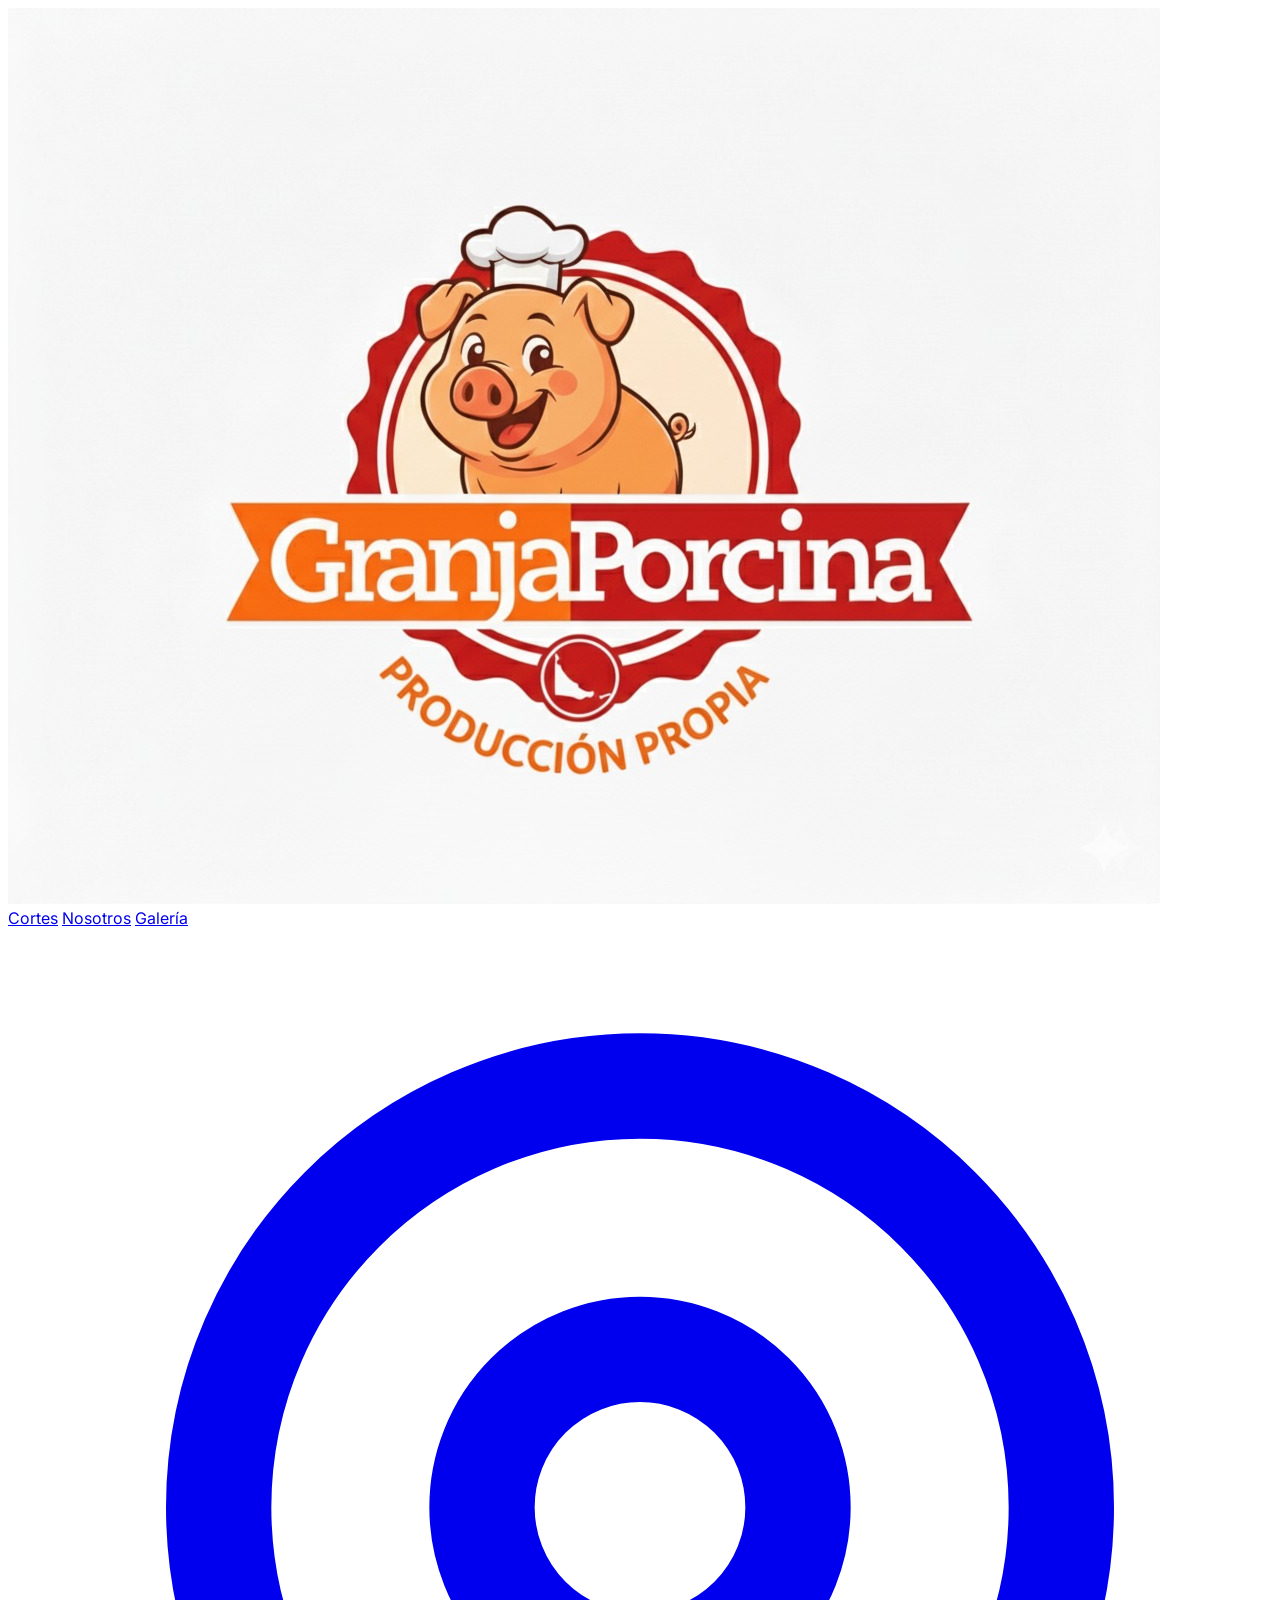
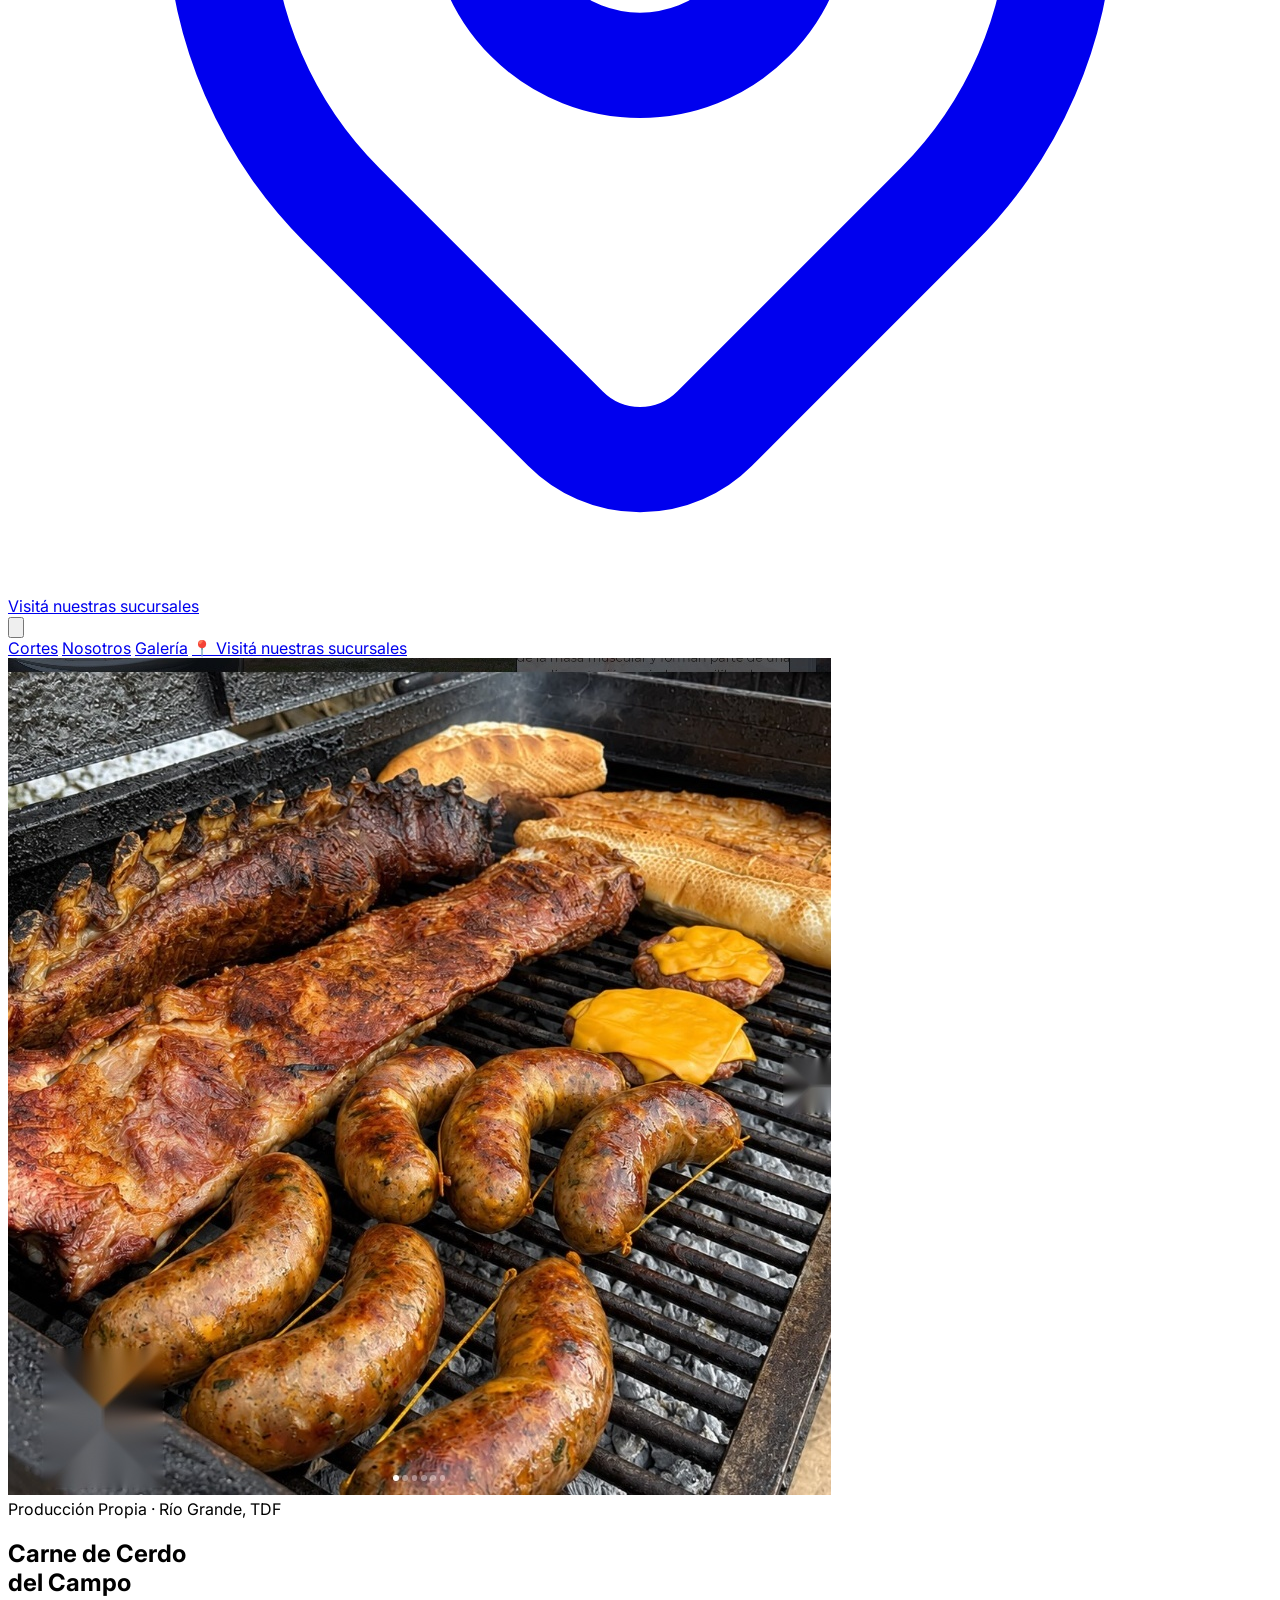
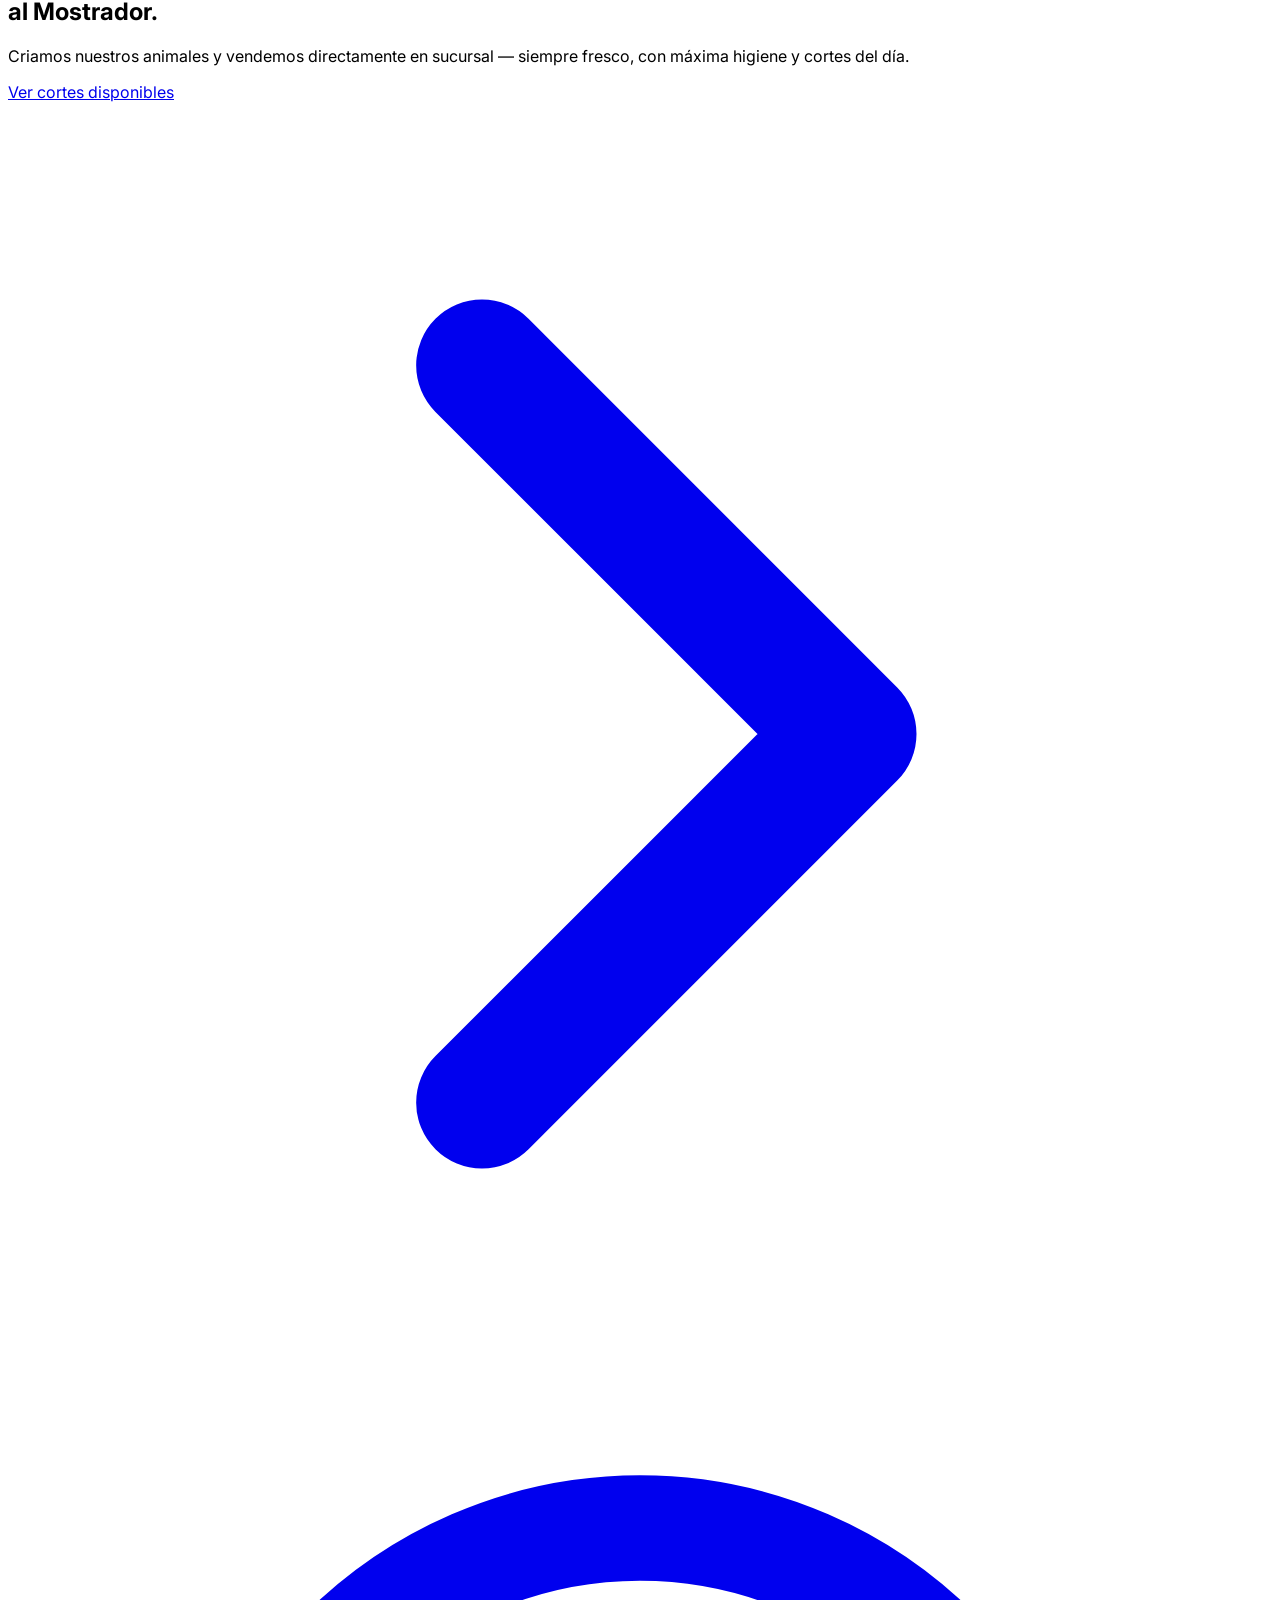
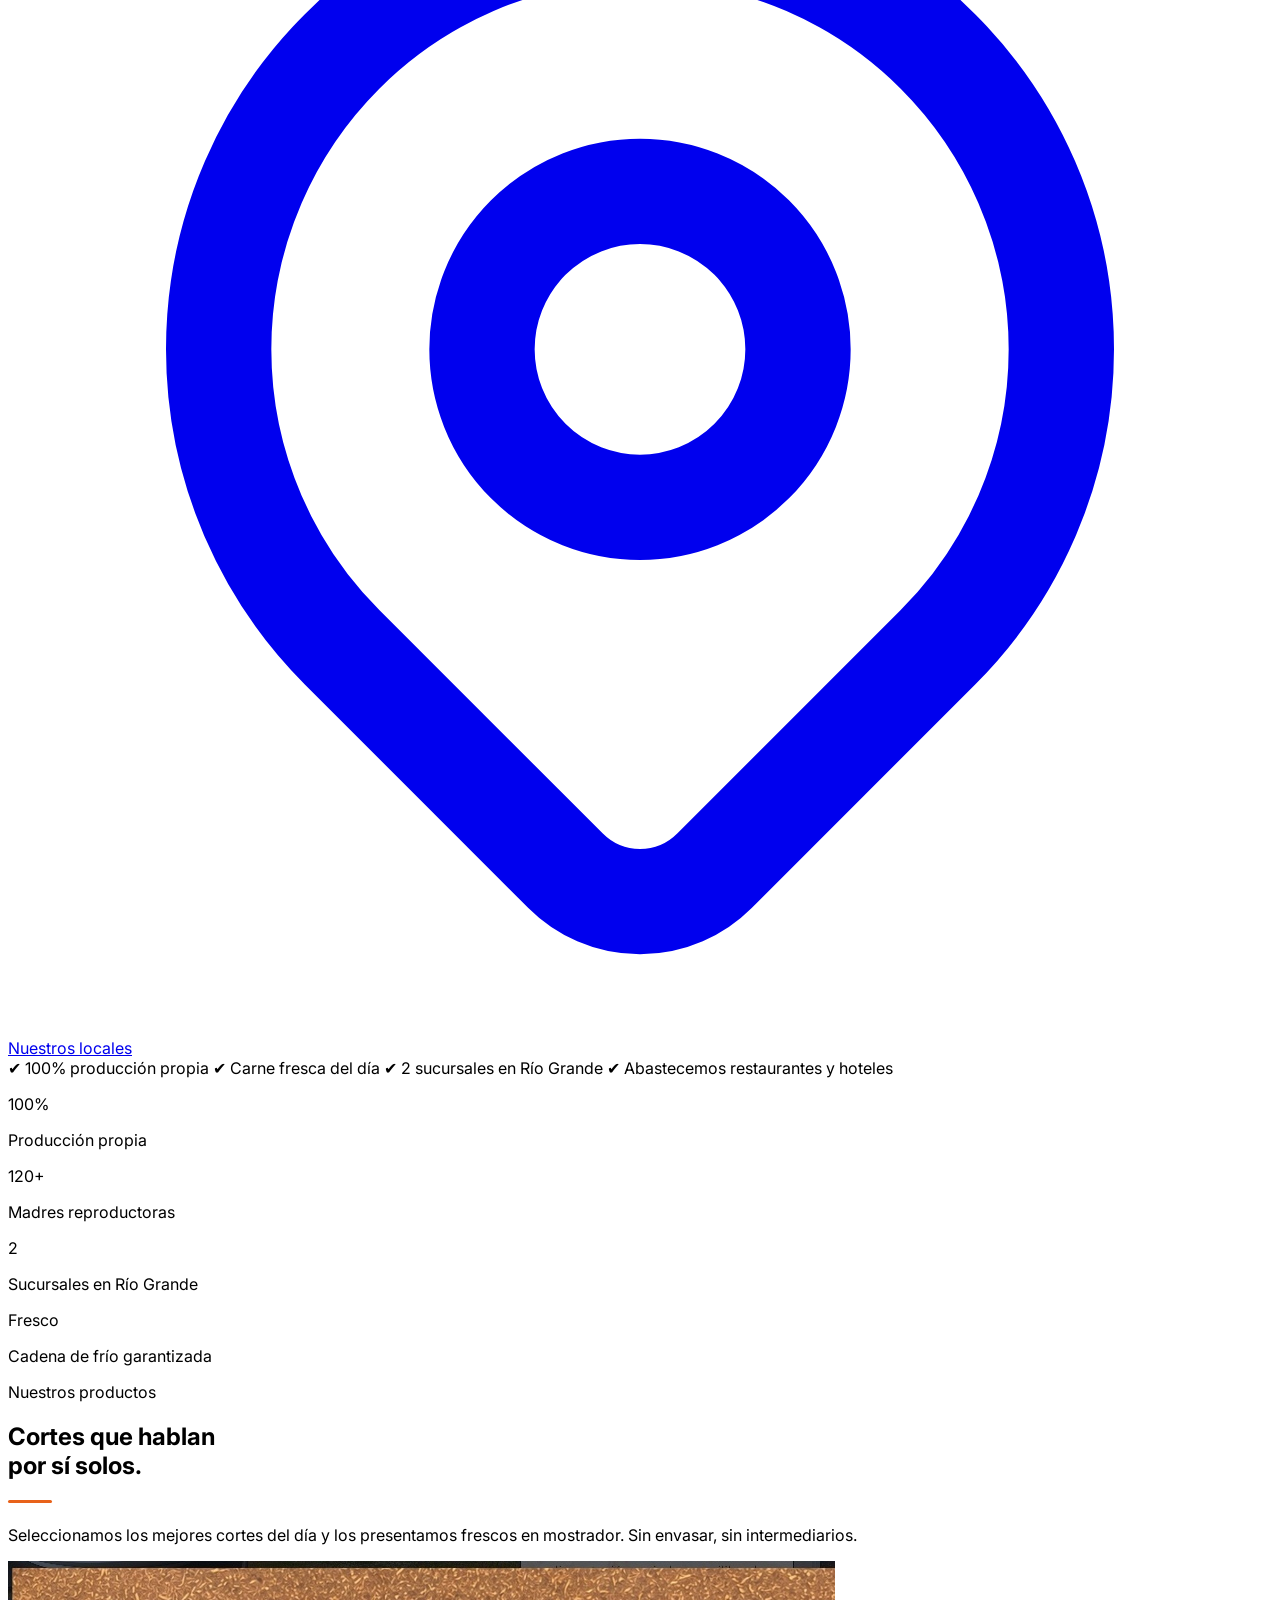
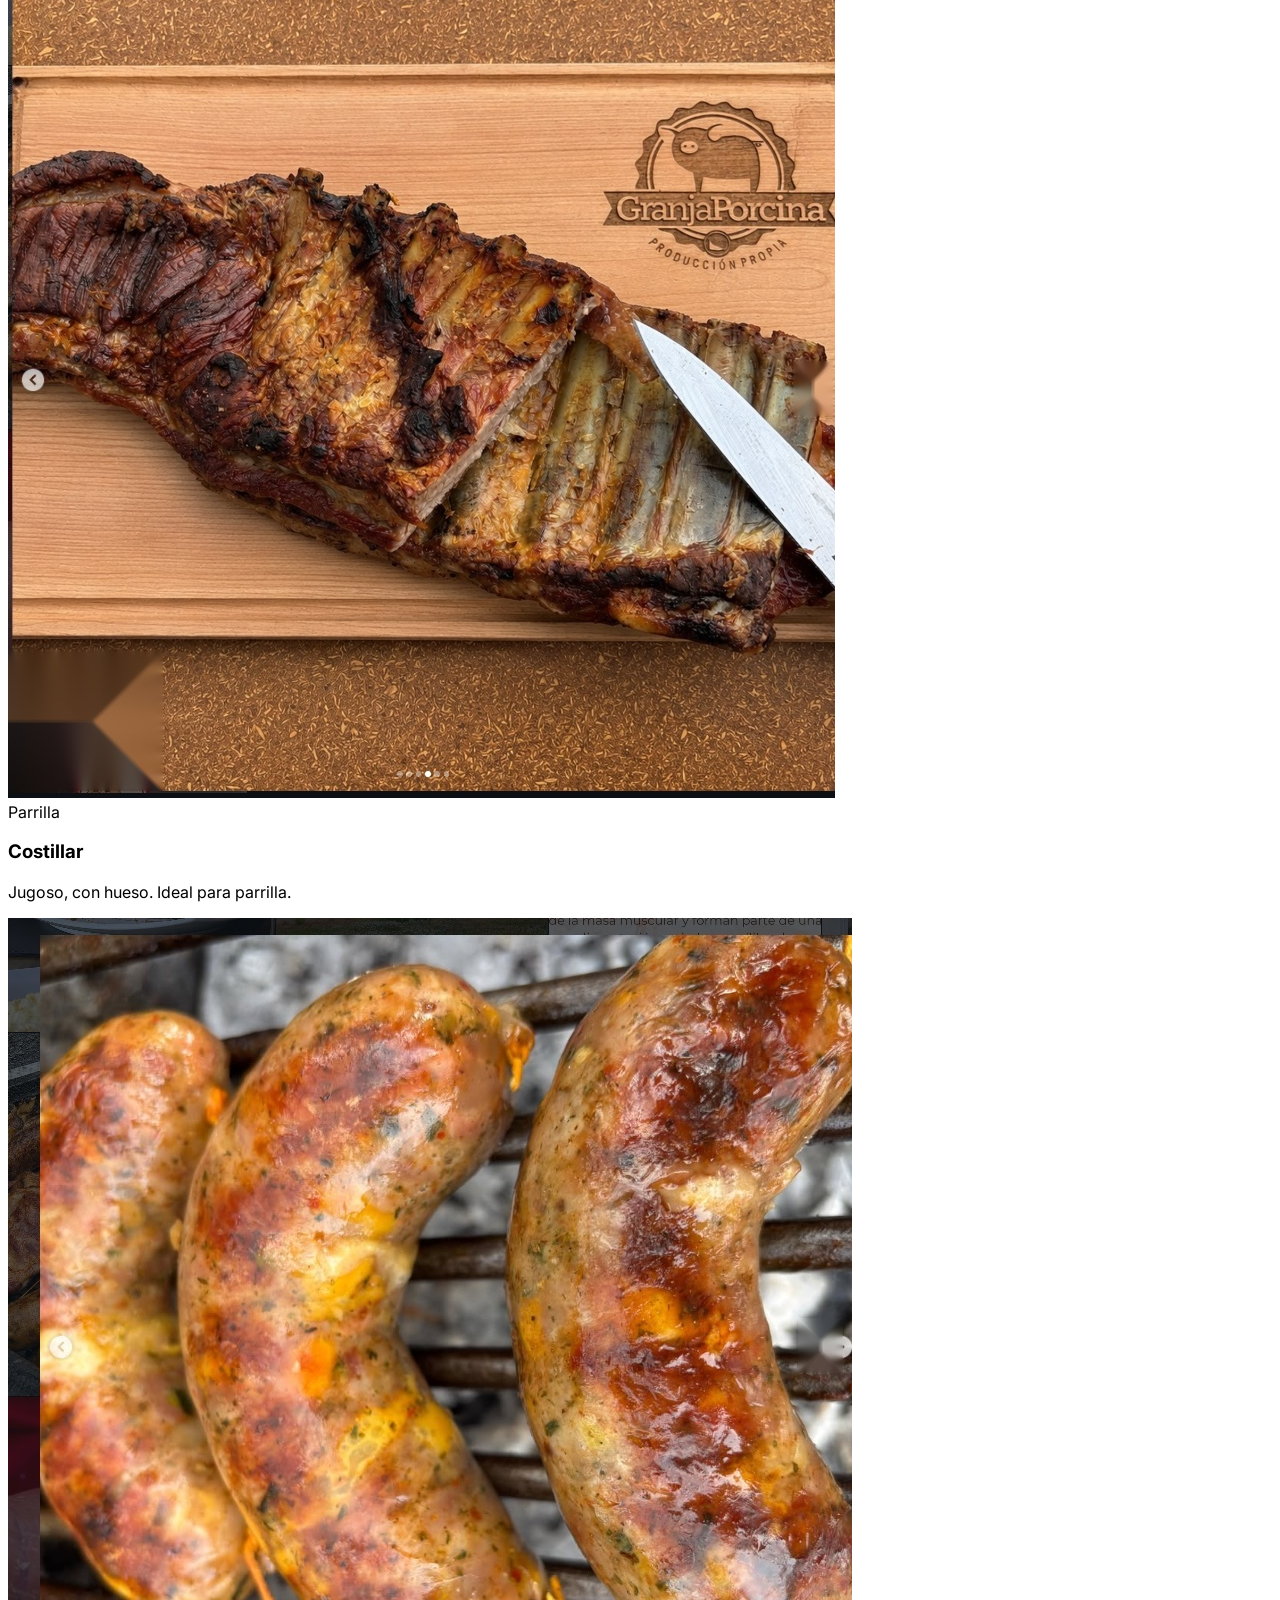
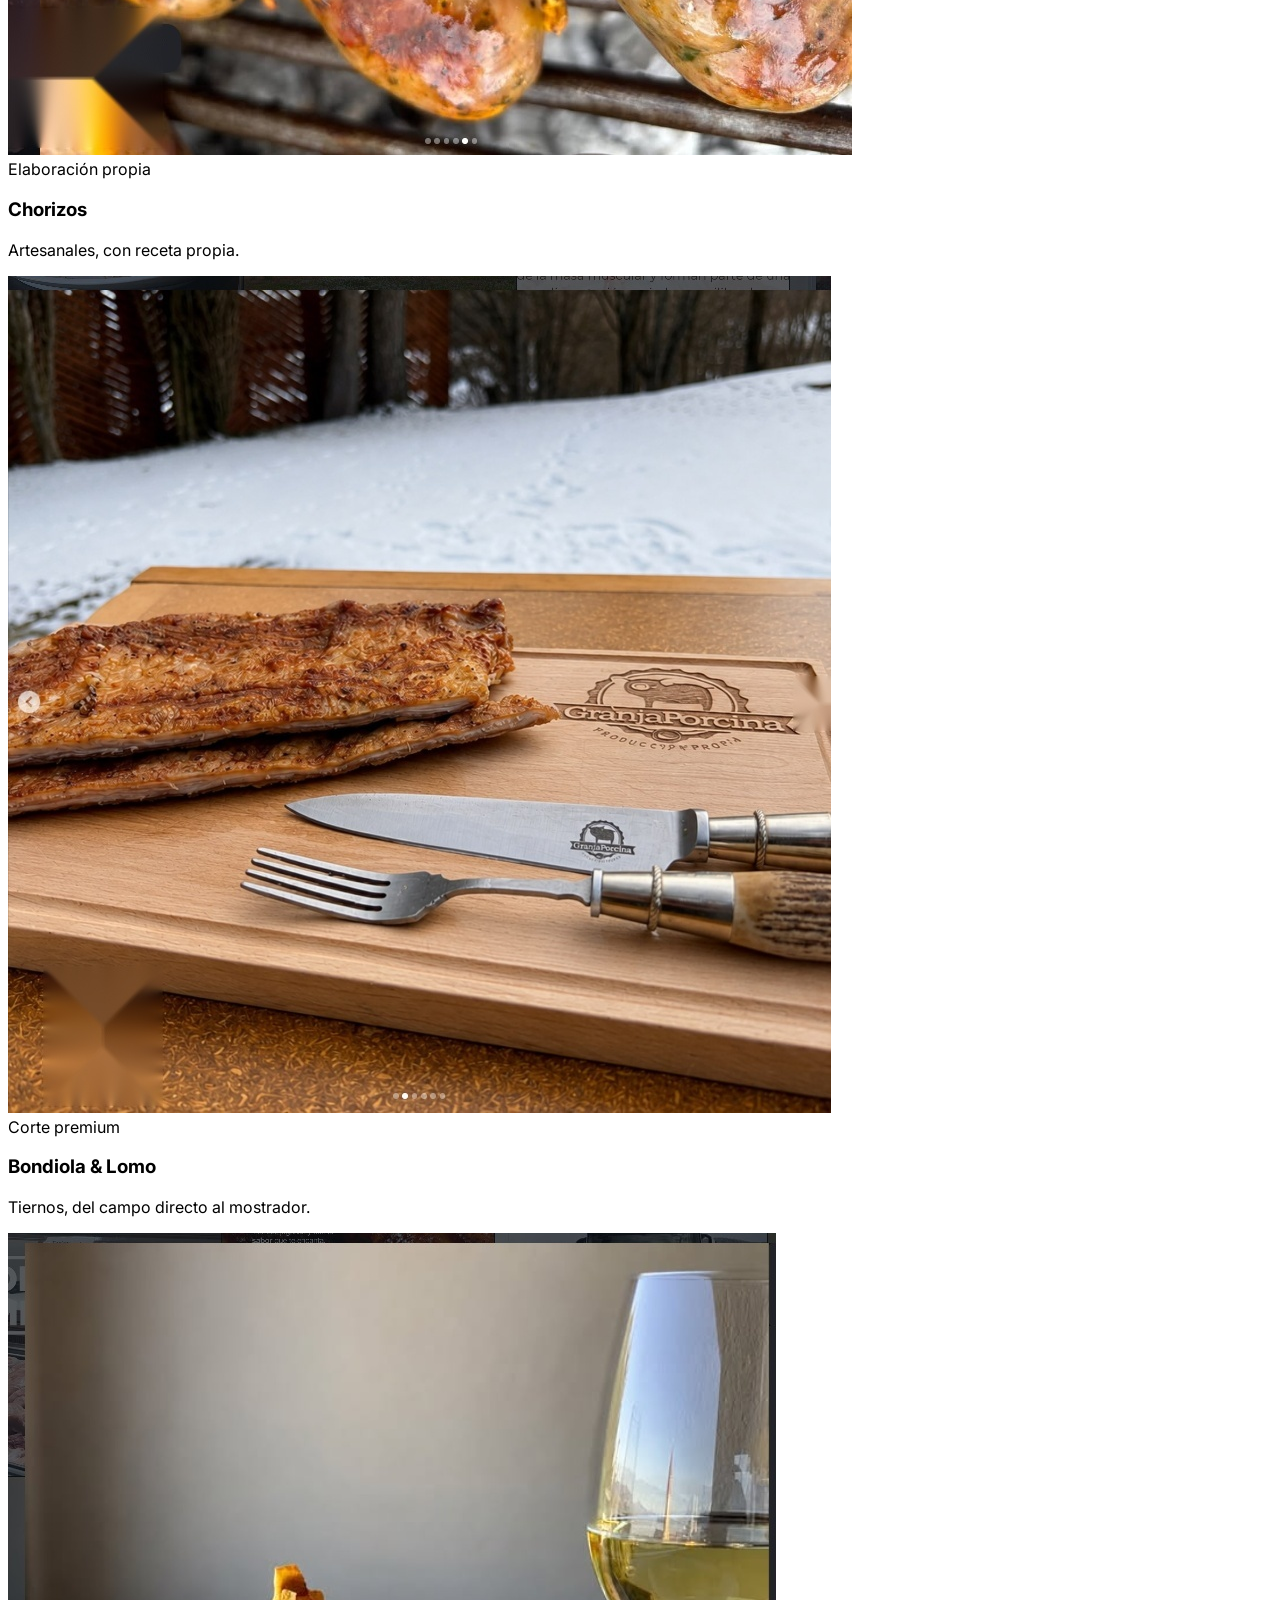
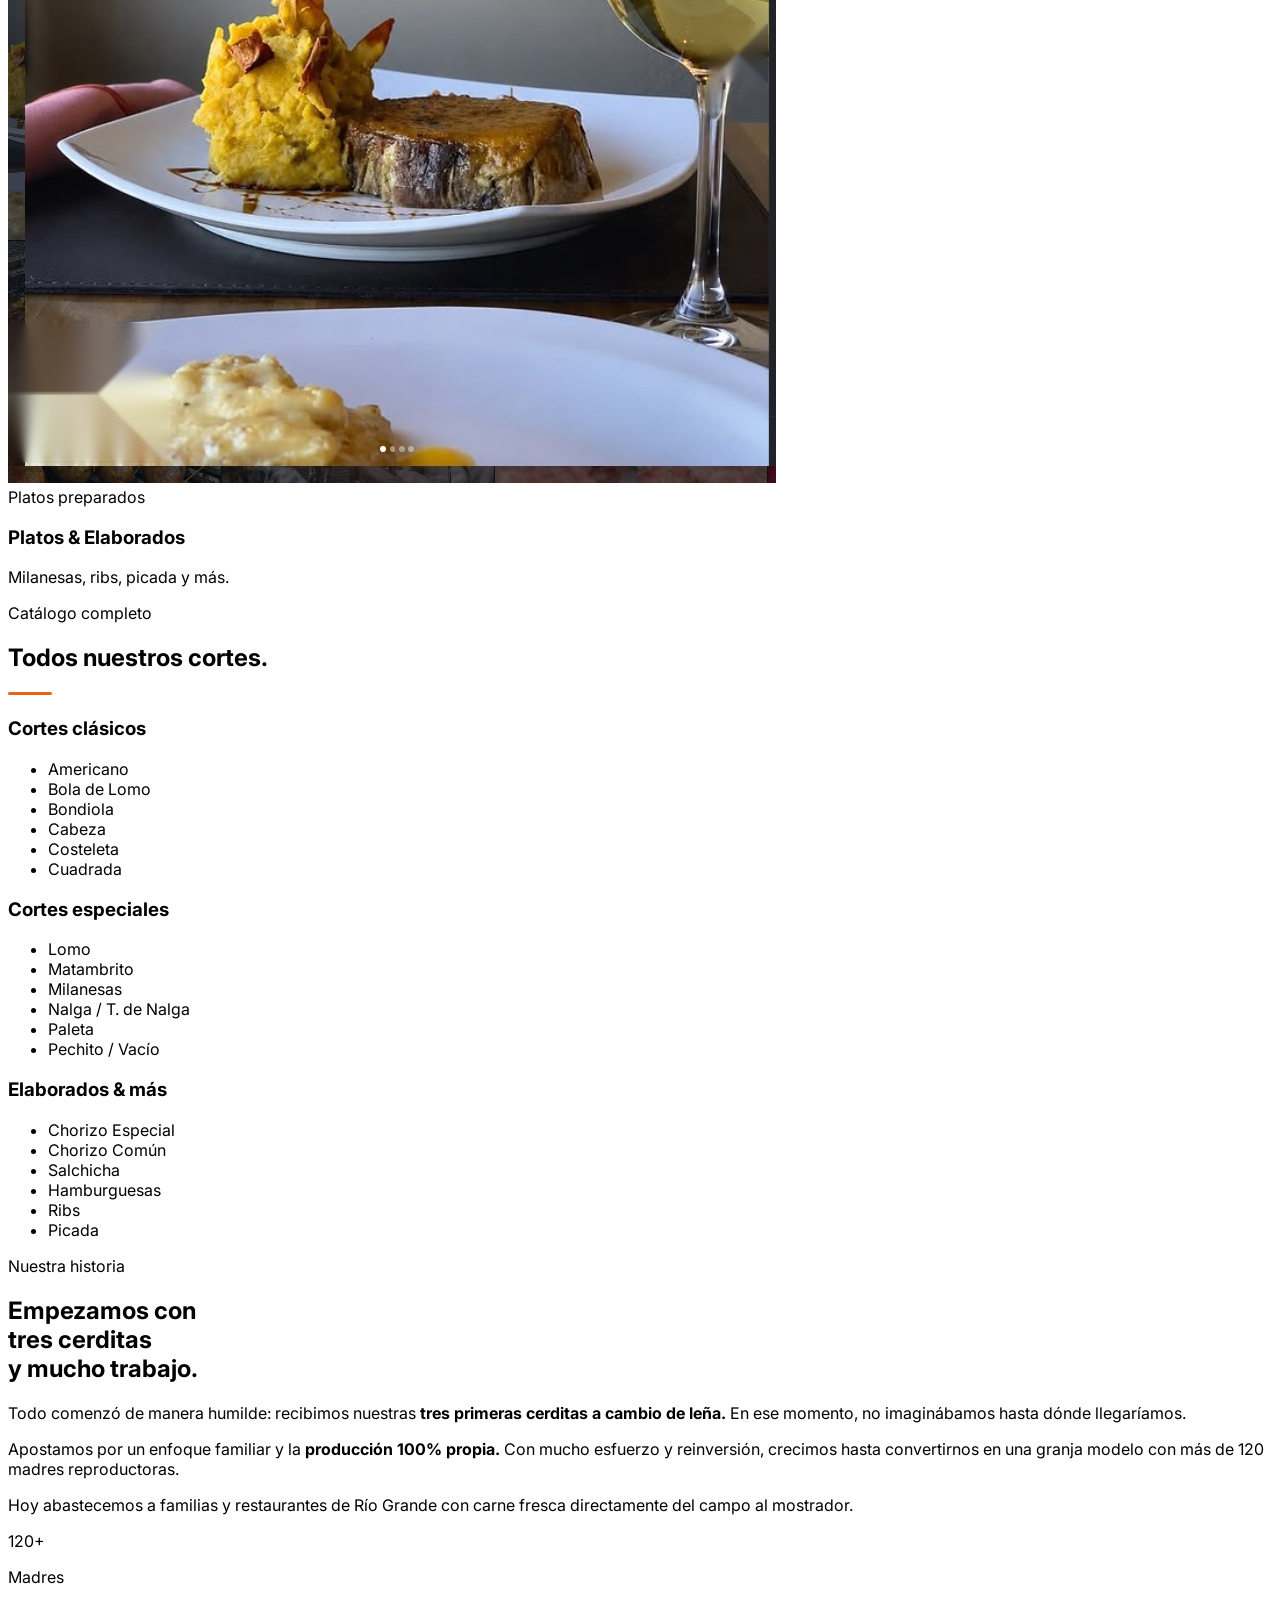
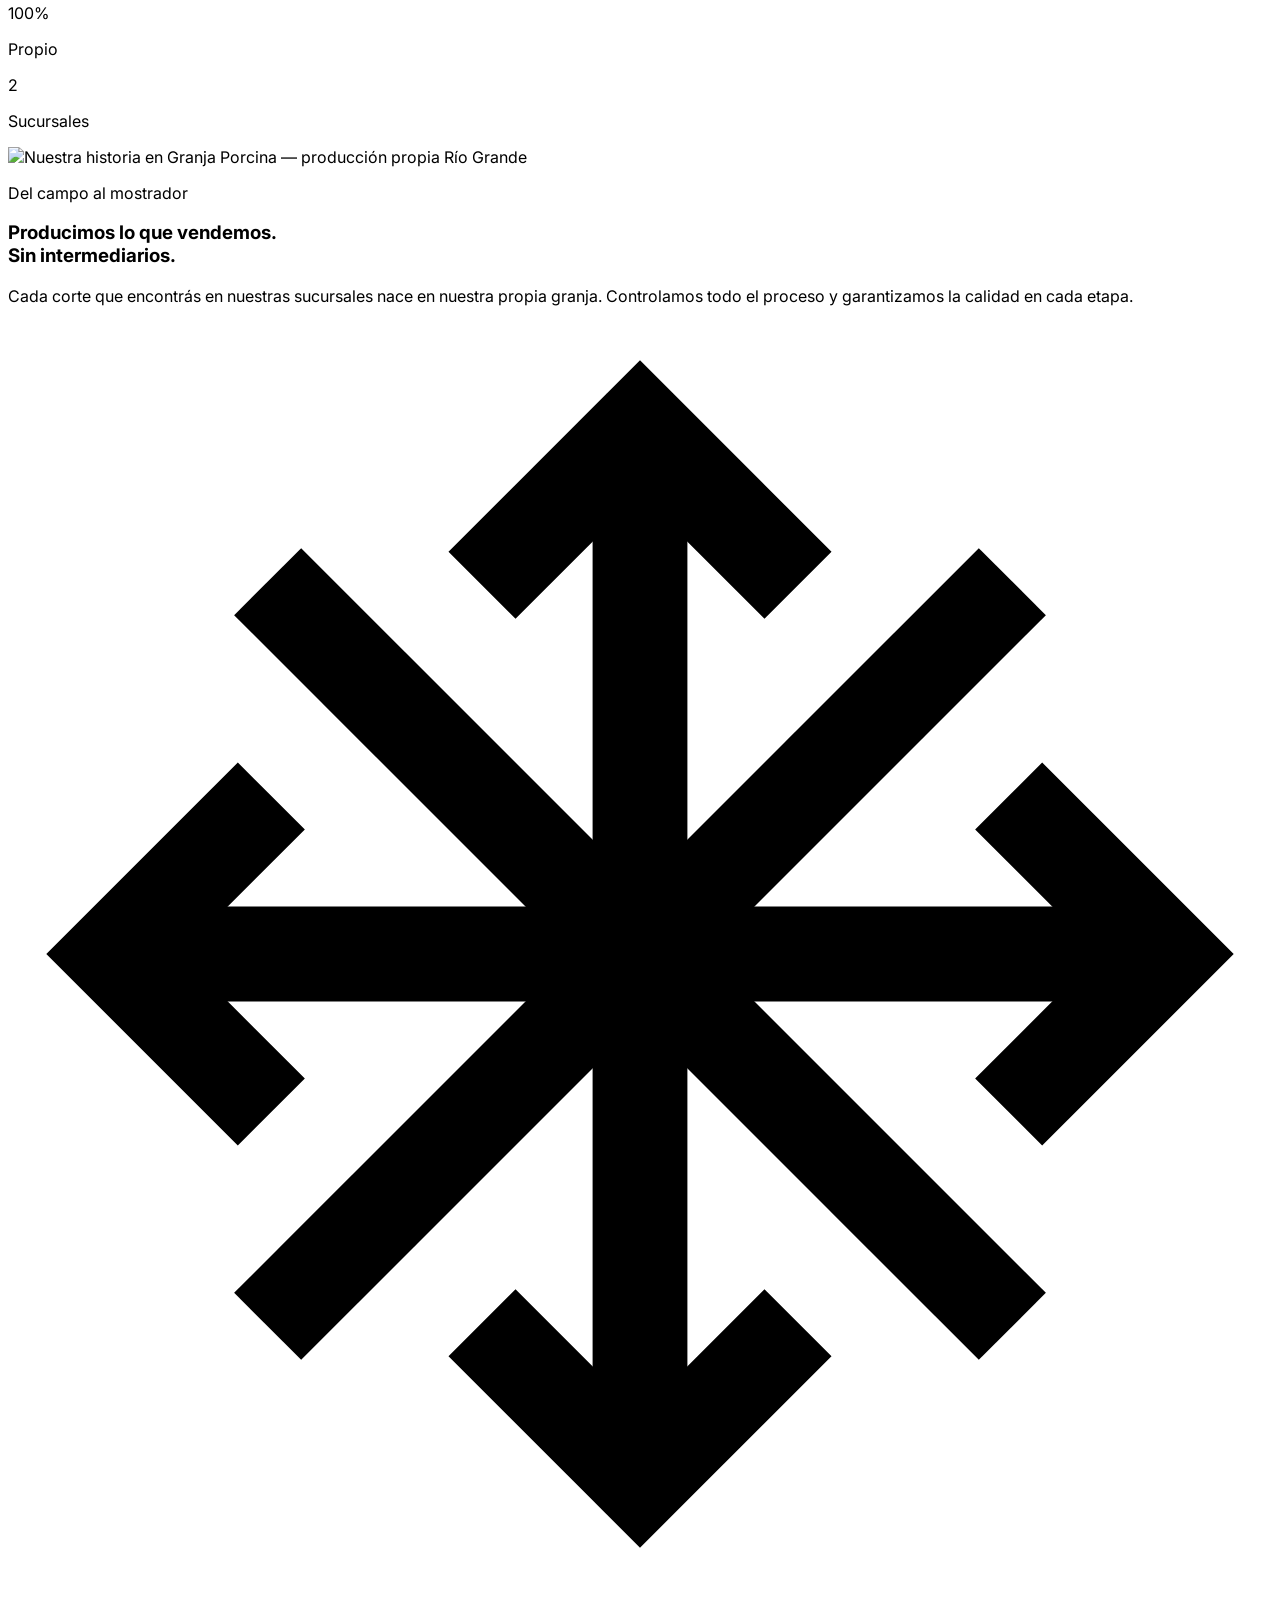
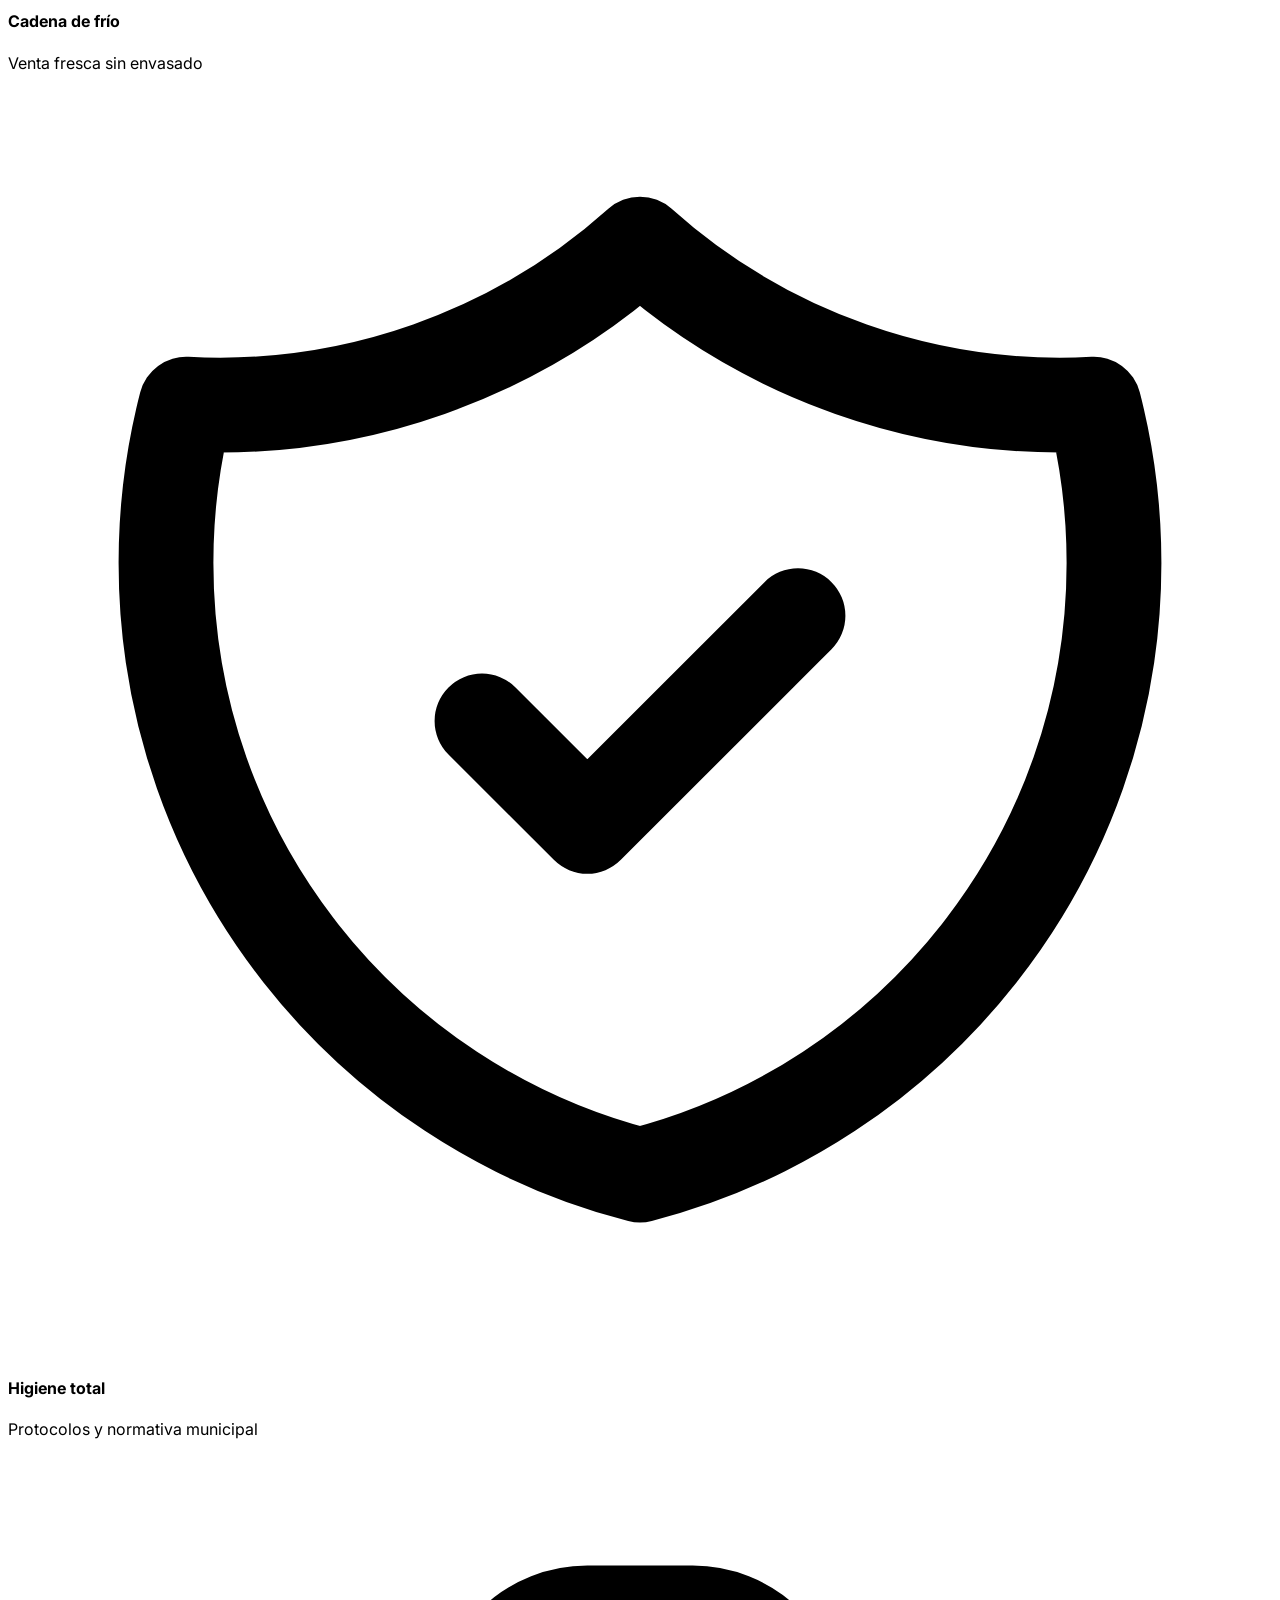
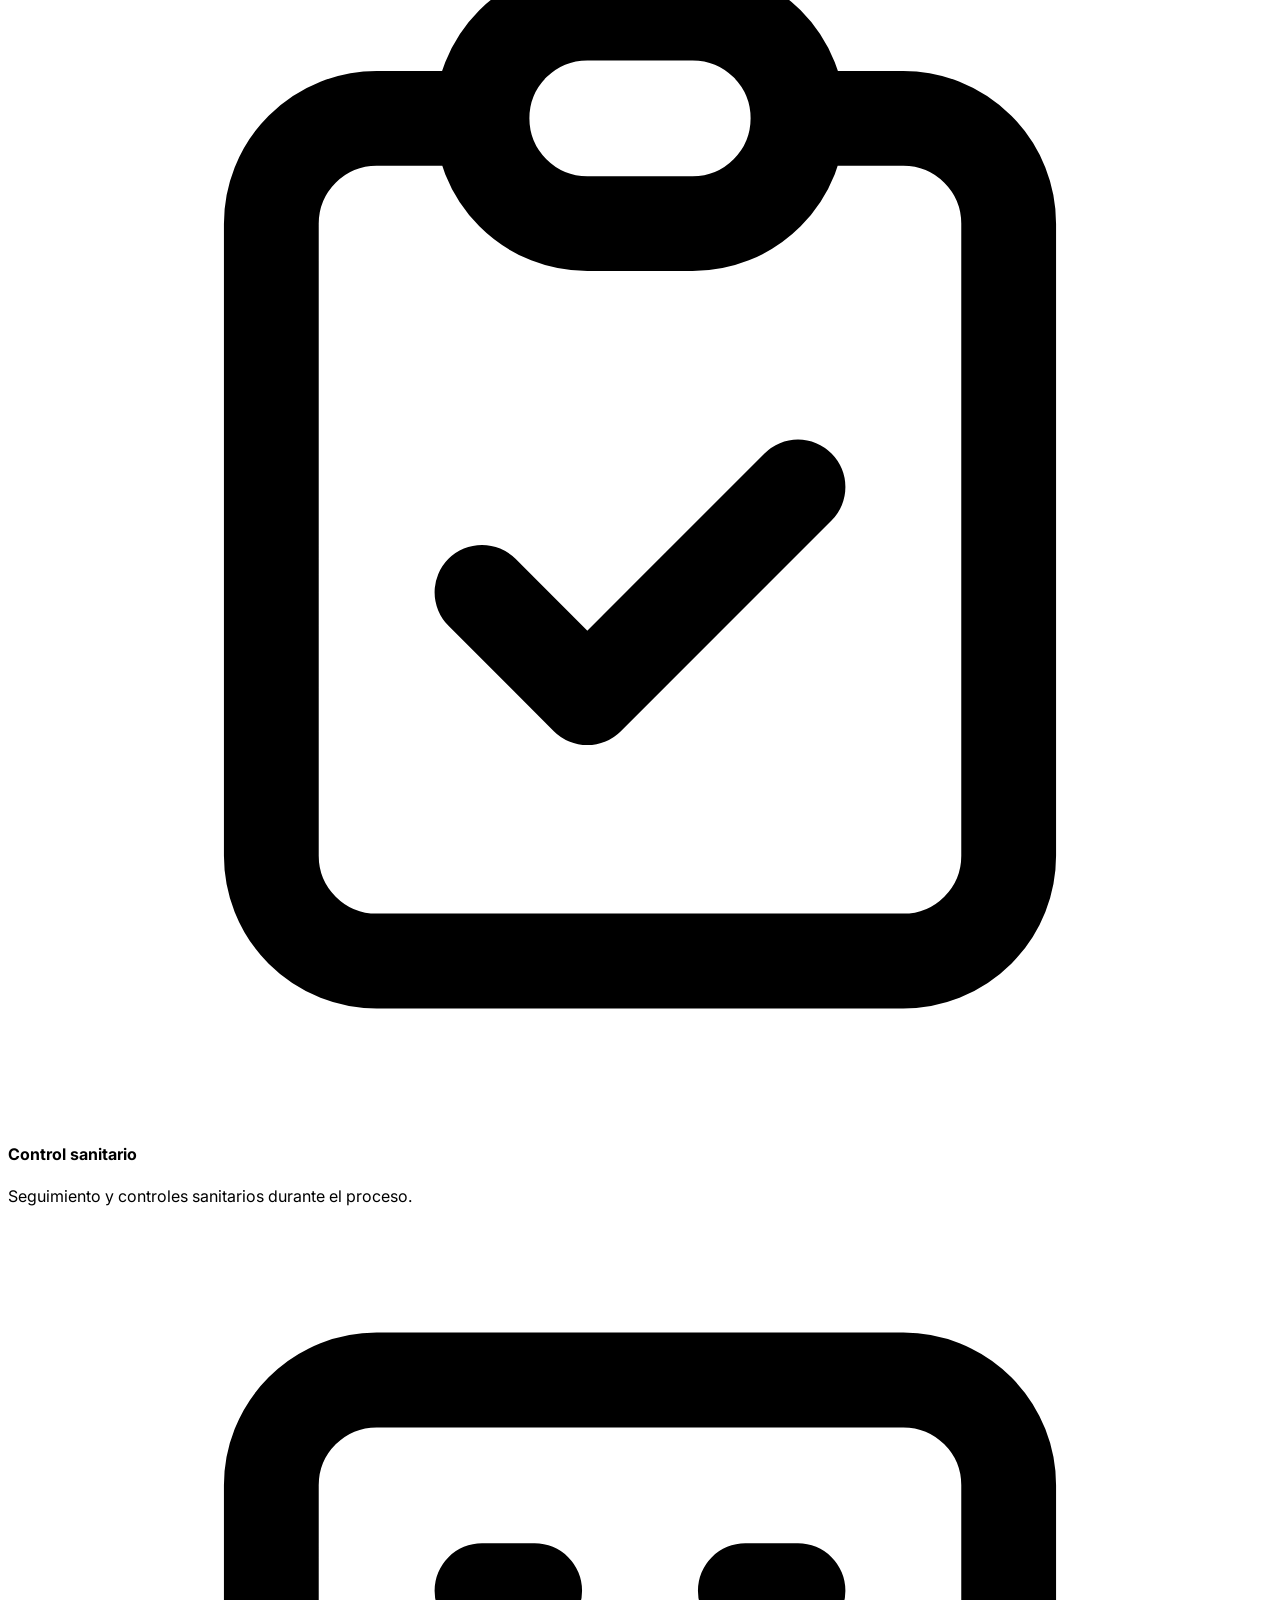
==== commit 2105e456: "Update print statement from 'Hello' to 'Goodbye'" ====
--- a/index.html
+++ b/index.html
@@ -87,32 +87,11 @@
     <link rel="preconnect" href="https://fonts.googleapis.com">
     <link rel="preconnect" href="https://fonts.gstatic.com" crossorigin>
     <link
-        href="https://fonts.googleapis.com/css2?family=Inter:wght@400;500;600&family=Oswald:wght@500;600;700&display=swap"
+        href="https://fonts.googleapis.com/css2?family=Inter:wght@400;500;600&amp;family=Oswald:wght@500;600;700&amp;display=swap"
         rel="stylesheet">
 
-    <!-- Tailwind CSS -->
-    <script src="https://cdn.tailwindcss.com"></script>
-
-    <script>
-        tailwind.config = {
-            theme: {
-                extend: {
-                    colors: {
-                        brand: {
-                            orange: "#e8621a",
-                            red: "#7a0000",
-                            dark: "#111111",
-                            light: "#ffffff"
-                        }
-                    },
-                    fontFamily: {
-                        heading: ['Oswald', 'sans-serif'],
-                        sans: ['Inter', 'sans-serif']
-                    }
-                }
-            }
-        }
-    </script>
+    <!-- Tailwind CSS: compilado localmente en build-time, sin dependencia de CDN en runtime -->
+    <link rel="stylesheet" href="styles.css">
 
     <style>
         body {
@@ -175,8 +154,10 @@
             transition: transform 0.55s cubic-bezier(0.25, 0.46, 0.45, 0.94);
         }
 
-        .product-card:hover .product-card-img {
-            transform: scale(1.04);
+        @media (hover: hover) {
+            .product-card:hover .product-card-img {
+                transform: scale(1.04);
+            }
         }
 
         /* Galería hover */
@@ -184,17 +165,19 @@
             transition: transform 0.5s cubic-bezier(0.25, 0.46, 0.45, 0.94);
         }
 
-        .gallery-cell:hover img {
-            transform: scale(1.04);
-        }
-
         .gallery-cell .gallery-overlay {
             opacity: 0;
             transition: opacity 0.3s ease;
         }
 
-        .gallery-cell:hover .gallery-overlay {
-            opacity: 1;
+        @media (hover: hover) {
+            .gallery-cell:hover img {
+                transform: scale(1.04);
+            }
+
+            .gallery-cell:hover .gallery-overlay {
+                opacity: 1;
+            }
         }
 
         /* Divider decorativo */
@@ -213,12 +196,13 @@
     <!-- Navegación -->
     <nav id="navbar"
         class="fixed w-full z-50 transition-all duration-300 bg-white/80 backdrop-blur-md shadow-sm border-b border-neutral-100">
-        <div class="max-w-7xl mx-auto px-6 py-4 flex justify-between items-center">
+        <div id="nav-container"
+            class="max-w-7xl mx-auto px-5 md:px-6 py-2.5 md:py-4 flex justify-between items-center transition-all duration-300">
 
             <!-- Logo -->
             <a href="#" class="flex items-center gap-3 group">
                 <img src="logo-nuevo.jpeg" alt="Logo Granja Porcina"
-                    class="h-14 w-auto object-contain rounded transition-transform group-hover:scale-105">
+                    class="h-[2.6rem] md:h-14 w-auto object-contain rounded transition-transform group-hover:scale-105">
             </a>
 
             <!-- Enlaces de Escritorio -->
@@ -263,7 +247,7 @@
     </nav>
 
     <!-- Hero Section -->
-    <section class="relative min-h-screen flex items-end pb-14 md:pb-20 pt-20 overflow-hidden">
+    <section class="relative min-h-[85vh] md:min-h-screen flex items-end pb-12 md:pb-20 pt-28 md:pt-20 overflow-hidden">
         <div class="absolute inset-0 z-0">
             <img src="01_parrilla.jpg"
                 alt="Parrilla con costillas, chorizos y productos de cerdo frescos — Granja Porcina Río Grande"
@@ -294,14 +278,14 @@
 
                 <div class="flex flex-wrap gap-3">
                     <a href="#productos"
-                        class="bg-brand-orange text-white px-7 py-3.5 rounded-full font-bold text-sm hover:bg-orange-700 transition-colors duration-200 shadow-lg inline-flex items-center gap-2">
+                        class="bg-brand-orange text-white px-7 py-3.5 rounded-full font-bold text-sm md:hover:bg-orange-700 active:bg-orange-700 transition-colors duration-200 shadow-lg inline-flex items-center gap-2">
                         Ver cortes disponibles
                         <svg class="w-4 h-4" fill="none" stroke="currentColor" viewBox="0 0 24 24">
                             <path stroke-linecap="round" stroke-linejoin="round" stroke-width="2.5" d="M9 5l7 7-7 7" />
                         </svg>
                     </a>
                     <a href="#sucursales"
-                        class="bg-white/10 border border-white/30 text-white px-7 py-3.5 rounded-full font-bold text-sm hover:bg-white/20 transition-colors duration-200 backdrop-blur-sm inline-flex items-center gap-2">
+                        class="bg-white/10 border border-white/30 text-white px-7 py-3.5 rounded-full font-bold text-sm md:hover:bg-white/20 active:bg-white/20 transition-colors duration-200 backdrop-blur-sm inline-flex items-center gap-2">
                         <svg class="w-4 h-4" fill="none" stroke="currentColor" viewBox="0 0 24 24">
                             <path stroke-linecap="round" stroke-linejoin="round" stroke-width="2"
                                 d="M17.657 16.657L13.414 20.9a1.998 1.998 0 01-2.827 0l-4.244-4.243a8 8 0 1111.314 0z" />
@@ -349,7 +333,7 @@
     </section>
 
     <!-- Cortes Destacados — con fotos reales -->
-    <section id="productos" class="py-16 md:py-20 bg-white">
+    <section id="productos" class="py-12 md:py-20 bg-white">
         <div class="max-w-7xl mx-auto px-5 md:px-8">
 
             <div class="mb-14 fade-up">
@@ -357,7 +341,8 @@
                 <h2 class="text-4xl md:text-5xl font-heading font-bold text-neutral-900">Cortes que hablan<br>por sí
                     solos.</h2>
                 <div class="section-divider"></div>
-                <p class="text-neutral-500 text-lg md:text-xl max-w-xl leading-relaxed">Seleccionamos los mejores cortes del día y los presentamos frescos en mostrador. Sin envasar, sin intermediarios.</p>
+                <p class="text-neutral-500 text-lg md:text-xl max-w-xl leading-relaxed">Seleccionamos los mejores cortes
+                    del día y los presentamos frescos en mostrador. Sin envasar, sin intermediarios.</p>
             </div>
 
             <!-- Grid de productos con foto real -->
@@ -369,12 +354,18 @@
                             class="product-card-img w-full h-full object-cover" style="object-position: center 25%;"
                             loading="lazy">
                     </div>
-                    <div class="absolute inset-0 bg-gradient-to-t from-black/82 via-black/20 to-transparent flex flex-col justify-end p-5 md:p-6">
-                        <span class="text-white/60 text-[11px] font-bold uppercase tracking-widest mb-1.5">Parrilla</span>
-                        <h3 class="text-white font-heading font-bold text-2xl md:text-[1.7rem] leading-tight">Costillar</h3>
-                        <p class="text-white/75 text-[15px] mt-1.5 leading-snug">Jugoso, con hueso. Ideal para parrilla.</p>
-                    </div>
-                    <div class="absolute inset-0 border-2 border-brand-orange/0 rounded-2xl group-hover:border-brand-orange/50 transition-colors duration-300"></div>
+                    <div
+                        class="absolute inset-0 bg-gradient-to-t from-black/82 via-black/20 to-transparent flex flex-col justify-end p-5 md:p-6">
+                        <span
+                            class="text-white/60 text-[11px] font-bold uppercase tracking-widest mb-1.5">Parrilla</span>
+                        <h3 class="text-white font-heading font-bold text-2xl md:text-[1.7rem] leading-tight">Costillar
+                        </h3>
+                        <p class="text-white/75 text-[15px] mt-1.5 leading-snug">Jugoso, con hueso. Ideal para parrilla.
+                        </p>
+                    </div>
+                    <div
+                        class="absolute inset-0 border-2 border-brand-orange/0 rounded-2xl md:group-hover:border-brand-orange/50 transition-colors duration-300">
+                    </div>
                 </div>
 
                 <div class="product-card group relative rounded-2xl overflow-hidden shadow-md cursor-pointer fade-up"
@@ -384,12 +375,17 @@
                             alt="Chorizos artesanales a la parrilla — elaboración propia Granja Porcina"
                             class="product-card-img w-full h-full object-cover object-center" loading="lazy">
                     </div>
-                    <div class="absolute inset-0 bg-gradient-to-t from-black/82 via-black/20 to-transparent flex flex-col justify-end p-5 md:p-6">
-                        <span class="text-white/60 text-[11px] font-bold uppercase tracking-widest mb-1.5">Elaboración propia</span>
-                        <h3 class="text-white font-heading font-bold text-2xl md:text-[1.7rem] leading-tight">Chorizos</h3>
+                    <div
+                        class="absolute inset-0 bg-gradient-to-t from-black/82 via-black/20 to-transparent flex flex-col justify-end p-5 md:p-6">
+                        <span class="text-white/60 text-[11px] font-bold uppercase tracking-widest mb-1.5">Elaboración
+                            propia</span>
+                        <h3 class="text-white font-heading font-bold text-2xl md:text-[1.7rem] leading-tight">Chorizos
+                        </h3>
                         <p class="text-white/75 text-[15px] mt-1.5 leading-snug">Artesanales, con receta propia.</p>
                     </div>
-                    <div class="absolute inset-0 border-2 border-brand-orange/0 rounded-2xl group-hover:border-brand-orange/50 transition-colors duration-300"></div>
+                    <div
+                        class="absolute inset-0 border-2 border-brand-orange/0 rounded-2xl md:group-hover:border-brand-orange/50 transition-colors duration-300">
+                    </div>
                 </div>
 
                 <div class="product-card group relative rounded-2xl overflow-hidden shadow-md cursor-pointer fade-up"
@@ -400,12 +396,18 @@
                             class="product-card-img w-full h-full object-cover" style="object-position: center 30%;"
                             loading="lazy">
                     </div>
-                    <div class="absolute inset-0 bg-gradient-to-t from-black/82 via-black/20 to-transparent flex flex-col justify-end p-5 md:p-6">
-                        <span class="text-white/60 text-[11px] font-bold uppercase tracking-widest mb-1.5">Corte premium</span>
-                        <h3 class="text-white font-heading font-bold text-2xl md:text-[1.7rem] leading-tight">Bondiola & Lomo</h3>
-                        <p class="text-white/75 text-[15px] mt-1.5 leading-snug">Tiernos, del campo directo al mostrador.</p>
-                    </div>
-                    <div class="absolute inset-0 border-2 border-brand-orange/0 rounded-2xl group-hover:border-brand-orange/50 transition-colors duration-300"></div>
+                    <div
+                        class="absolute inset-0 bg-gradient-to-t from-black/82 via-black/20 to-transparent flex flex-col justify-end p-5 md:p-6">
+                        <span class="text-white/60 text-[11px] font-bold uppercase tracking-widest mb-1.5">Corte
+                            premium</span>
+                        <h3 class="text-white font-heading font-bold text-2xl md:text-[1.7rem] leading-tight">Bondiola &
+                            Lomo</h3>
+                        <p class="text-white/75 text-[15px] mt-1.5 leading-snug">Tiernos, del campo directo al
+                            mostrador.</p>
+                    </div>
+                    <div
+                        class="absolute inset-0 border-2 border-brand-orange/0 rounded-2xl md:group-hover:border-brand-orange/50 transition-colors duration-300">
+                    </div>
                 </div>
 
                 <div class="product-card group relative rounded-2xl overflow-hidden shadow-md cursor-pointer fade-up"
@@ -414,12 +416,17 @@
                         <img src="07_plato.jpg" alt="Plato con cortes de cerdo — productos Granja Porcina"
                             class="product-card-img w-full h-full object-cover object-center" loading="lazy">
                     </div>
-                    <div class="absolute inset-0 bg-gradient-to-t from-black/82 via-black/20 to-transparent flex flex-col justify-end p-5 md:p-6">
-                        <span class="text-white/60 text-[11px] font-bold uppercase tracking-widest mb-1.5">Platos preparados</span>
-                        <h3 class="text-white font-heading font-bold text-2xl md:text-[1.7rem] leading-tight">Platos & Elaborados</h3>
+                    <div
+                        class="absolute inset-0 bg-gradient-to-t from-black/82 via-black/20 to-transparent flex flex-col justify-end p-5 md:p-6">
+                        <span class="text-white/60 text-[11px] font-bold uppercase tracking-widest mb-1.5">Platos
+                            preparados</span>
+                        <h3 class="text-white font-heading font-bold text-2xl md:text-[1.7rem] leading-tight">Platos &
+                            Elaborados</h3>
                         <p class="text-white/75 text-[15px] mt-1.5 leading-snug">Milanesas, ribs, picada y más.</p>
                     </div>
-                    <div class="absolute inset-0 border-2 border-brand-orange/0 rounded-2xl group-hover:border-brand-orange/50 transition-colors duration-300"></div>
+                    <div
+                        class="absolute inset-0 border-2 border-brand-orange/0 rounded-2xl md:group-hover:border-brand-orange/50 transition-colors duration-300">
+                    </div>
                 </div>
 
             </div>
@@ -427,7 +434,7 @@
     </section>
 
     <!-- Catálogo completo de cortes -->
-    <section id="lista-precios" class="py-16 md:py-20 bg-neutral-50 border-t border-neutral-100">
+    <section id="lista-precios" class="py-12 md:py-20 bg-neutral-50 border-t border-neutral-100">
         <div class="max-w-7xl mx-auto px-5 md:px-8">
             <div class="mb-10 fade-up">
                 <p class="text-brand-orange text-xs font-bold uppercase tracking-widest mb-2">Catálogo completo</p>
@@ -485,7 +492,7 @@
     <section id="historia" class="bg-neutral-950 overflow-hidden">
 
         <!-- Bloque texto + foto elaboración -->
-        <div class="max-w-7xl mx-auto px-5 md:px-8 py-20 md:py-28">
+        <div class="max-w-7xl mx-auto px-5 md:px-8 py-10 md:py-20">
             <div class="grid lg:grid-cols-[1.2fr_1fr] gap-12 lg:gap-16 items-center">
 
                 <div class="fade-up order-2 lg:order-1">
@@ -524,18 +531,12 @@
                     </div>
                 </div>
 
-                <!-- Foto elaboración chorizos -->
+                <!-- Foto historia -->
                 <div class="fade-up order-1 lg:order-2" style="transition-delay:150ms">
                     <div class="relative rounded-2xl overflow-hidden">
-                        <img src="06_elaboracion_chorizos.jpg"
-                            alt="Elaboración artesanal de chorizos en Granja Porcina — producción propia Río Grande"
-                            class="w-full h-[360px] md:h-[480px] object-cover object-center" loading="lazy">
-                        <div class="absolute bottom-0 left-0 right-0 p-6 bg-gradient-to-t from-black/70 to-transparent">
-                            <span
-                                class="inline-flex items-center gap-2 bg-brand-orange/90 text-white text-xs font-bold uppercase tracking-widest px-3 py-1.5 rounded-full">
-                                Elaboración artesanal
-                            </span>
-                        </div>
+                        <img src="historia.png" alt="Nuestra historia en Granja Porcina — producción propia Río Grande"
+                            class="w-full h-[360px] md:h-[480px] object-cover" style="object-position: center 60%;"
+                            loading="lazy">
                     </div>
                 </div>
 
@@ -543,9 +544,9 @@
         </div>
 
         <!-- Sección: Producimos lo que vendemos y Pilares -->
-        <div class="bg-neutral-900 py-16 md:py-20 border-y border-neutral-800">
+        <div class="bg-neutral-900 py-12 md:py-20 border-y border-neutral-800">
             <div class="max-w-7xl mx-auto px-5 md:px-8">
-                
+
                 <!-- Encabezado -->
                 <div class="max-w-2xl mb-12 md:mb-16 fade-up">
                     <p class="text-brand-orange text-xs font-bold uppercase tracking-widest mb-3">Del campo al
@@ -562,22 +563,60 @@
                 <!-- Pilares de calidad -->
                 <div class="grid grid-cols-2 lg:grid-cols-4 gap-4 md:gap-5">
                     <div class="fade-up bg-white/5 border border-white/8 rounded-xl p-5 md:p-6">
-                        <div class="text-brand-orange text-2xl mb-4">❄️</div>
+                        <div class="mb-4">
+                            <!-- Snowflake / cadena de frío -->
+                            <svg class="w-7 h-7 text-brand-orange" fill="none" stroke="currentColor" stroke-width="1.8"
+                                viewBox="0 0 24 24">
+                                <line x1="12" y1="2" x2="12" y2="22" />
+                                <line x1="2" y1="12" x2="22" y2="12" />
+                                <line x1="4.93" y1="4.93" x2="19.07" y2="19.07" />
+                                <line x1="19.07" y1="4.93" x2="4.93" y2="19.07" />
+                                <polyline points="12 2 9 5 12 2 15 5" />
+                                <polyline points="12 22 9 19 12 22 15 19" />
+                                <polyline points="2 12 5 9 2 12 5 15" />
+                                <polyline points="22 12 19 9 22 12 19 15" />
+                            </svg>
+                        </div>
                         <h4 class="text-white font-semibold text-base mb-1.5">Cadena de frío</h4>
                         <p class="text-neutral-400 text-[15px] leading-relaxed">Venta fresca sin envasado</p>
                     </div>
-                    <div class="fade-up bg-white/5 border border-white/8 rounded-xl p-5 md:p-6" style="transition-delay:80ms">
-                        <div class="text-brand-orange text-2xl mb-4">🧼</div>
+                    <div class="fade-up bg-white/5 border border-white/8 rounded-xl p-5 md:p-6"
+                        style="transition-delay:80ms">
+                        <div class="mb-4">
+                            <!-- Shield / higiene -->
+                            <svg class="w-7 h-7 text-brand-orange" fill="none" stroke="currentColor" stroke-width="1.8"
+                                viewBox="0 0 24 24">
+                                <path stroke-linecap="round" stroke-linejoin="round"
+                                    d="M9 12l2 2 4-4m5.618-4.016A11.955 11.955 0 0112 2.944a11.955 11.955 0 01-8.618 3.04A12.02 12.02 0 003 9c0 5.591 3.824 10.29 9 11.622 5.176-1.332 9-6.03 9-11.622 0-1.042-.133-2.052-.382-3.016z" />
+                            </svg>
+                        </div>
                         <h4 class="text-white font-semibold text-base mb-1.5">Higiene total</h4>
                         <p class="text-neutral-400 text-[15px] leading-relaxed">Protocolos y normativa municipal</p>
                     </div>
-                    <div class="fade-up bg-white/5 border border-white/8 rounded-xl p-5 md:p-6" style="transition-delay:160ms">
-                        <div class="text-brand-orange text-2xl mb-4">🏥</div>
+                    <div class="fade-up bg-white/5 border border-white/8 rounded-xl p-5 md:p-6"
+                        style="transition-delay:160ms">
+                        <div class="mb-4">
+                            <!-- Clipboard check / control sanitario -->
+                            <svg class="w-7 h-7 text-brand-orange" fill="none" stroke="currentColor" stroke-width="1.8"
+                                viewBox="0 0 24 24">
+                                <path stroke-linecap="round" stroke-linejoin="round"
+                                    d="M9 5H7a2 2 0 00-2 2v12a2 2 0 002 2h10a2 2 0 002-2V7a2 2 0 00-2-2h-2M9 5a2 2 0 002 2h2a2 2 0 002-2M9 5a2 2 0 012-2h2a2 2 0 012 2m-6 9l2 2 4-4" />
+                            </svg>
+                        </div>
                         <h4 class="text-white font-semibold text-base mb-1.5">Control sanitario</h4>
-                        <p class="text-neutral-400 text-[15px] leading-relaxed">Seguimiento y controles sanitarios durante el proceso.</p>
-                    </div>
-                    <div class="fade-up bg-white/5 border border-white/8 rounded-xl p-5 md:p-6" style="transition-delay:240ms">
-                        <div class="text-brand-orange text-2xl mb-4">🏭</div>
+                        <p class="text-neutral-400 text-[15px] leading-relaxed">Seguimiento y controles sanitarios
+                            durante el proceso.</p>
+                    </div>
+                    <div class="fade-up bg-white/5 border border-white/8 rounded-xl p-5 md:p-6"
+                        style="transition-delay:240ms">
+                        <div class="mb-4">
+                            <!-- Home / faena habilitada -->
+                            <svg class="w-7 h-7 text-brand-orange" fill="none" stroke="currentColor" stroke-width="1.8"
+                                viewBox="0 0 24 24">
+                                <path stroke-linecap="round" stroke-linejoin="round"
+                                    d="M19 21V5a2 2 0 00-2-2H7a2 2 0 00-2 2v16m14 0h2m-2 0h-5m-9 0H3m2 0h5M9 7h1m-1 4h1m4-4h1m-1 4h1m-2 10v-5a1 1 0 011-1h2a1 1 0 011 1v5m-4 0h4" />
+                            </svg>
+                        </div>
                         <h4 class="text-white font-semibold text-base mb-1.5">Faena habilitada</h4>
                         <p class="text-neutral-400 text-[15px] leading-relaxed">Faena en establecimiento habilitado</p>
                     </div>
@@ -592,7 +631,7 @@
 
 
     <!-- Galería editorial -->
-    <section id="galeria" class="py-16 md:py-24 bg-white">
+    <section id="galeria" class="py-12 md:py-24 bg-white">
         <div class="max-w-7xl mx-auto px-5 md:px-8">
             <div class="mb-12 fade-up">
                 <p class="text-brand-orange text-xs font-bold uppercase tracking-widest mb-3">Calidad visible</p>
@@ -654,7 +693,7 @@
 
 
     <!-- Sucursales -->
-    <section id="sucursales" class="py-16 md:py-24 bg-neutral-50 border-t border-neutral-100">
+    <section id="sucursales" class="py-12 md:py-24 bg-neutral-50 border-t border-neutral-100">
         <div class="max-w-7xl mx-auto px-5 md:px-8">
 
             <div class="mb-14 fade-up">
@@ -671,11 +710,11 @@
 
                 <!-- Sucursal 1: Pellegrini 312 -->
                 <div
-                    class="bg-white rounded-2xl overflow-hidden shadow-sm border border-neutral-200 group fade-up hover:shadow-md transition-shadow duration-300">
+                    class="bg-white rounded-2xl overflow-hidden shadow-sm border border-neutral-200 group fade-up md:hover:shadow-md transition-shadow duration-300">
                     <div class="relative h-60 overflow-hidden">
                         <img src="09_local_pellegrini_312.jpg"
                             alt="Sucursal Granja Porcina en Carlos Pellegrini 312, Río Grande, Tierra del Fuego"
-                            class="w-full h-full object-cover group-hover:scale-105 transition-transform duration-700 ease-out"
+                            class="w-full h-full object-cover md:group-hover:scale-105 transition-transform duration-700 ease-out"
                             style="object-position: center center;" loading="lazy">
                         <div
                             class="absolute top-4 left-4 bg-brand-orange text-white text-xs font-bold px-3 py-1.5 rounded-full shadow">
@@ -708,7 +747,7 @@
                         </div>
                         <div class="mt-5 rounded-xl overflow-hidden border border-neutral-100">
                             <iframe title="Mapa Sucursal Pellegrini"
-                                src="https://www.google.com/maps?q=Carlos+Pellegrini+312,+Río+Grande,+Tierra+del+Fuego,+Argentina&output=embed"
+                                src="https://www.google.com/maps?q=Carlos+Pellegrini+312,+Río+Grande,+Tierra+del+Fuego,+Argentina&amp;output=embed"
                                 width="100%" height="160" style="border:0;" allowfullscreen="" loading="lazy"
                                 referrerpolicy="no-referrer-when-downgrade"></iframe>
                         </div>
@@ -716,12 +755,12 @@
                 </div>
 
                 <!-- Sucursal 2: El Alambrador 50 -->
-                <div class="bg-white rounded-2xl overflow-hidden shadow-sm border border-neutral-200 group fade-up hover:shadow-md transition-shadow duration-300"
+                <div class="bg-white rounded-2xl overflow-hidden shadow-sm border border-neutral-200 group fade-up md:hover:shadow-md transition-shadow duration-300"
                     style="transition-delay:150ms">
                     <div class="relative h-60 overflow-hidden">
                         <img src="10_local_alambrador_50.jpg"
                             alt="Sucursal Granja Porcina en El Alambrador 50, Río Grande, Tierra del Fuego"
-                            class="w-full h-full object-cover group-hover:scale-105 transition-transform duration-700 ease-out"
+                            class="w-full h-full object-cover md:group-hover:scale-105 transition-transform duration-700 ease-out"
                             style="object-position: center center;" loading="lazy">
                         <div
                             class="absolute top-4 left-4 bg-brand-red text-white text-xs font-bold px-3 py-1.5 rounded-full shadow">
@@ -754,7 +793,7 @@
                         </div>
                         <div class="mt-5 rounded-xl overflow-hidden border border-neutral-100">
                             <iframe title="Mapa Sucursal Alambrador"
-                                src="https://www.google.com/maps?q=El+Alambrador+50,+Río+Grande,+Tierra+del+Fuego,+Argentina&output=embed"
+                                src="https://www.google.com/maps?q=El+Alambrador+50,+Río+Grande,+Tierra+del+Fuego,+Argentina&amp;output=embed"
                                 width="100%" height="160" style="border:0;" allowfullscreen="" loading="lazy"
                                 referrerpolicy="no-referrer-when-downgrade"></iframe>
                         </div>
@@ -771,7 +810,7 @@
 
 
     <!-- FAQ -->
-    <section id="faq" class="py-16 md:py-20 bg-white border-t border-neutral-100">
+    <section id="faq" class="py-12 md:py-20 bg-white border-t border-neutral-100">
         <div class="max-w-3xl mx-auto px-6">
             <div class="mb-10 fade-up">
                 <p class="text-brand-orange text-xs font-bold uppercase tracking-widest mb-3">Preguntas frecuentes</p>
@@ -864,7 +903,7 @@
 
 
     <!-- CTA Final -->
-    <section class="relative py-24 md:py-32 text-white text-center overflow-hidden">
+    <section class="relative py-16 md:py-32 text-white text-center overflow-hidden">
         <!-- Foto de fondo: costillas sobre tabla (diferente del hero) -->
         <div class="absolute inset-0 z-0">
             <img src="02_costillas_tabla.jpg" alt="Costillas de cerdo premium — Granja Porcina"
@@ -1002,14 +1041,18 @@
 
         // --- Navbar Scroll Effect ---
         const navbar = document.getElementById("navbar");
+        const navContainer = document.getElementById("nav-container");
         window.addEventListener("scroll", () => {
             if (window.scrollY > 20) {
                 navbar.classList.add("nav-scrolled");
-                navbar.classList.remove("bg-white/80", "py-4");
-                navbar.classList.add("py-2");
+                navbar.classList.remove("bg-white/80");
+                navContainer.classList.remove("py-2.5", "md:py-4");
+                navContainer.classList.add("py-2");
             } else {
-                navbar.classList.remove("nav-scrolled", "py-2");
-                navbar.classList.add("bg-white/80", "py-4");
+                navbar.classList.remove("nav-scrolled");
+                navbar.classList.add("bg-white/80");
+                navContainer.classList.remove("py-2");
+                navContainer.classList.add("py-2.5", "md:py-4");
             }
         });
 
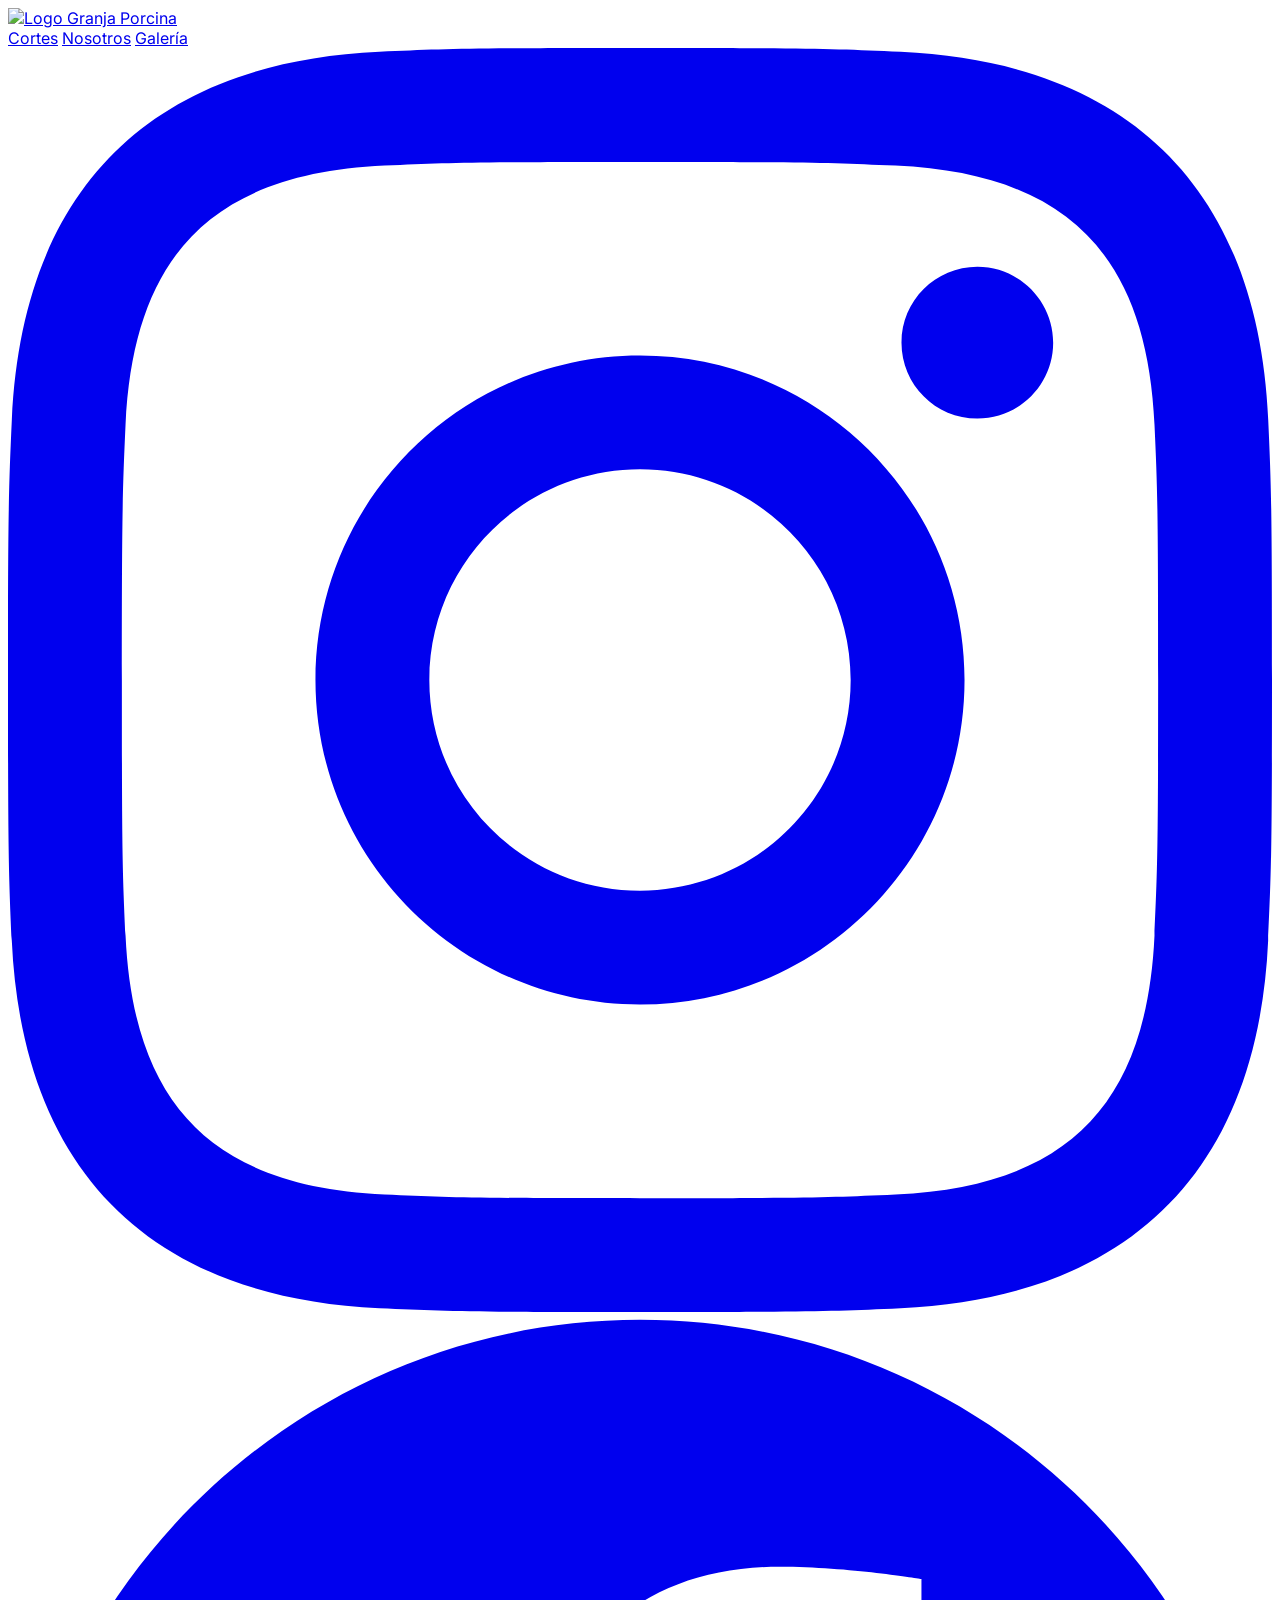
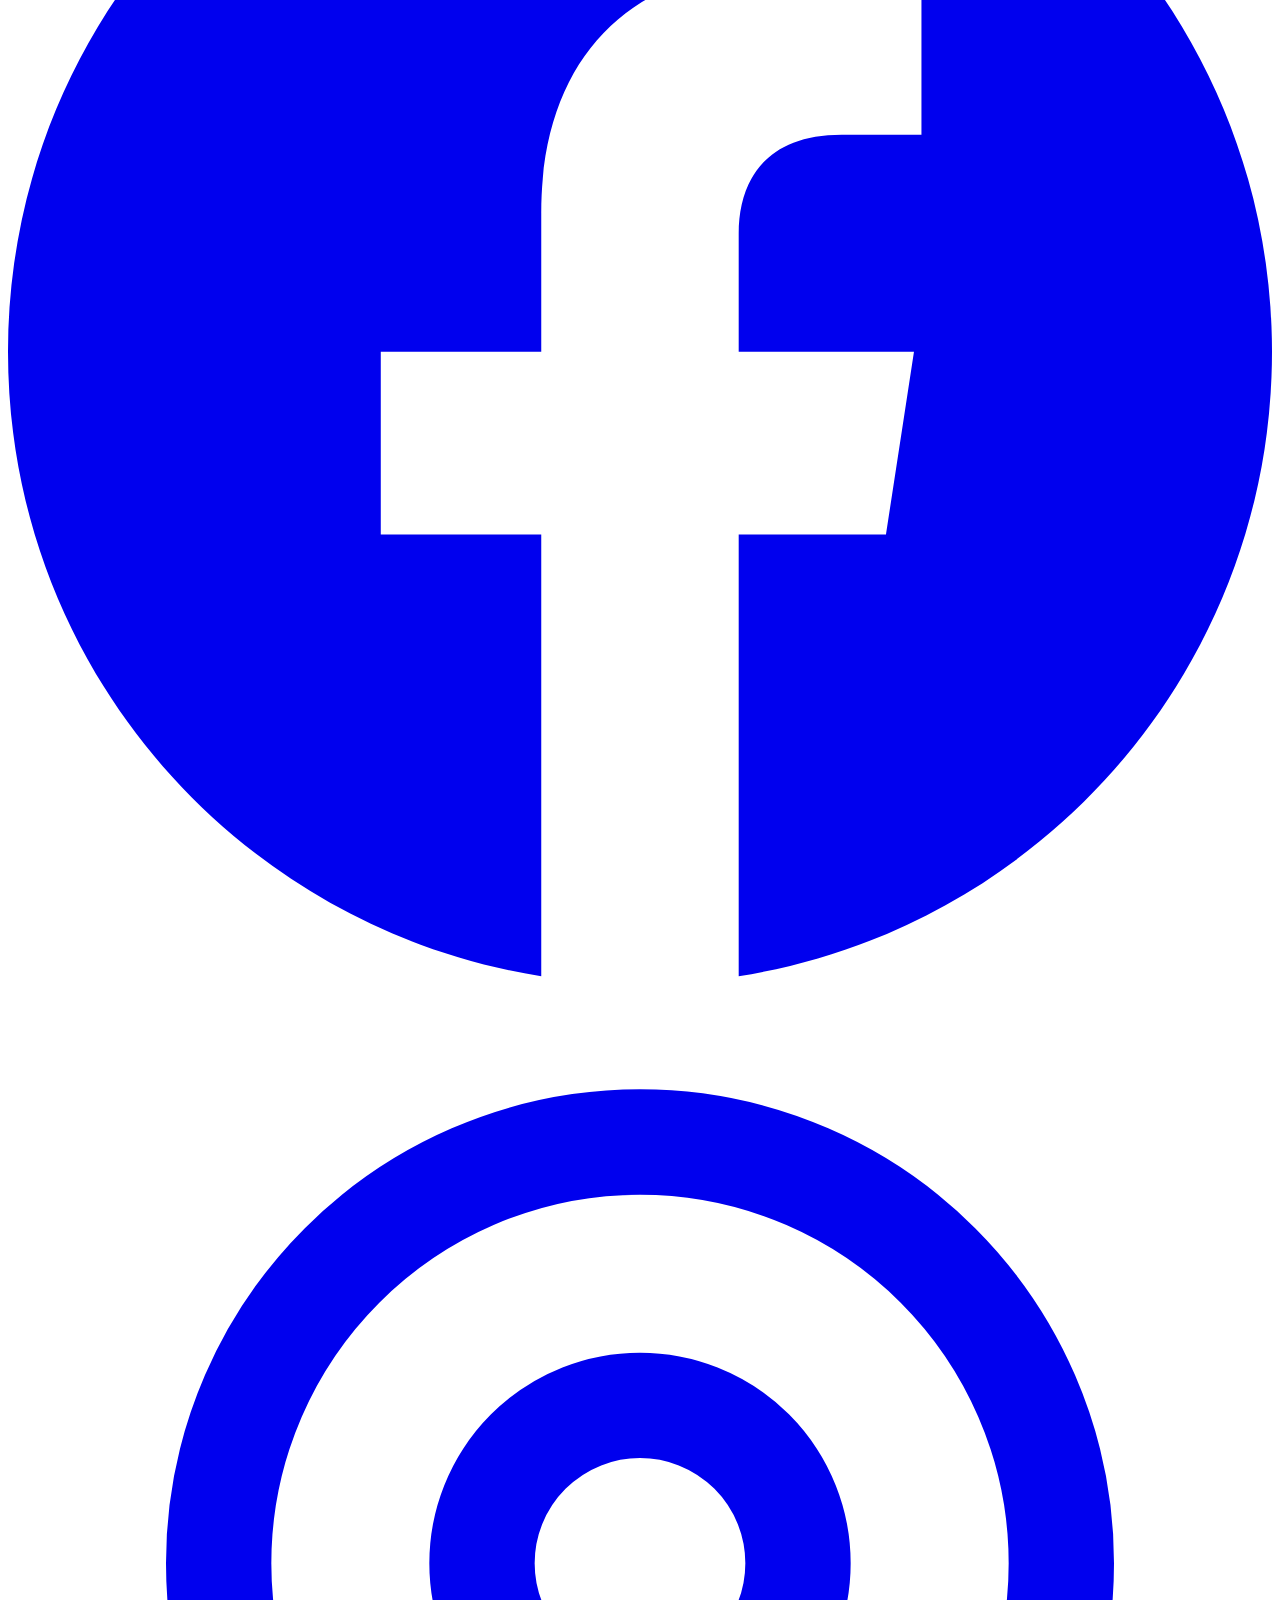
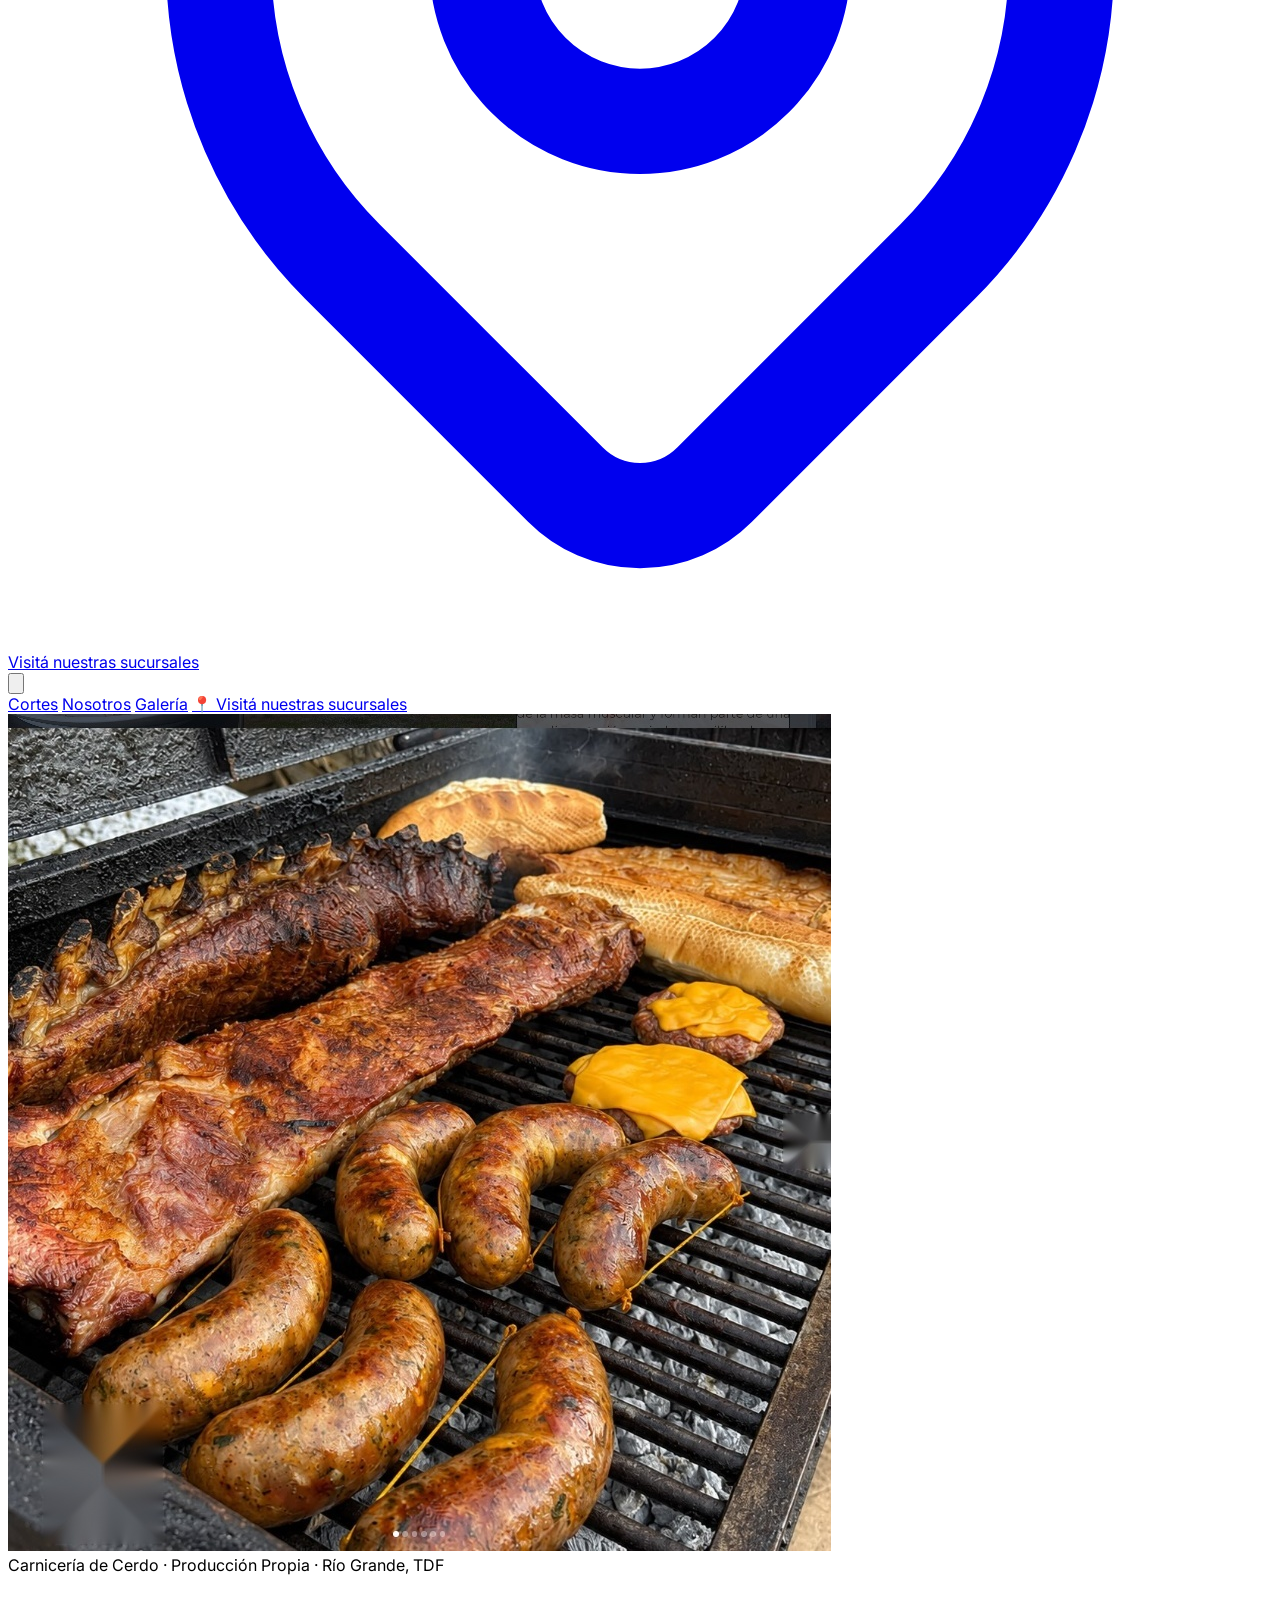
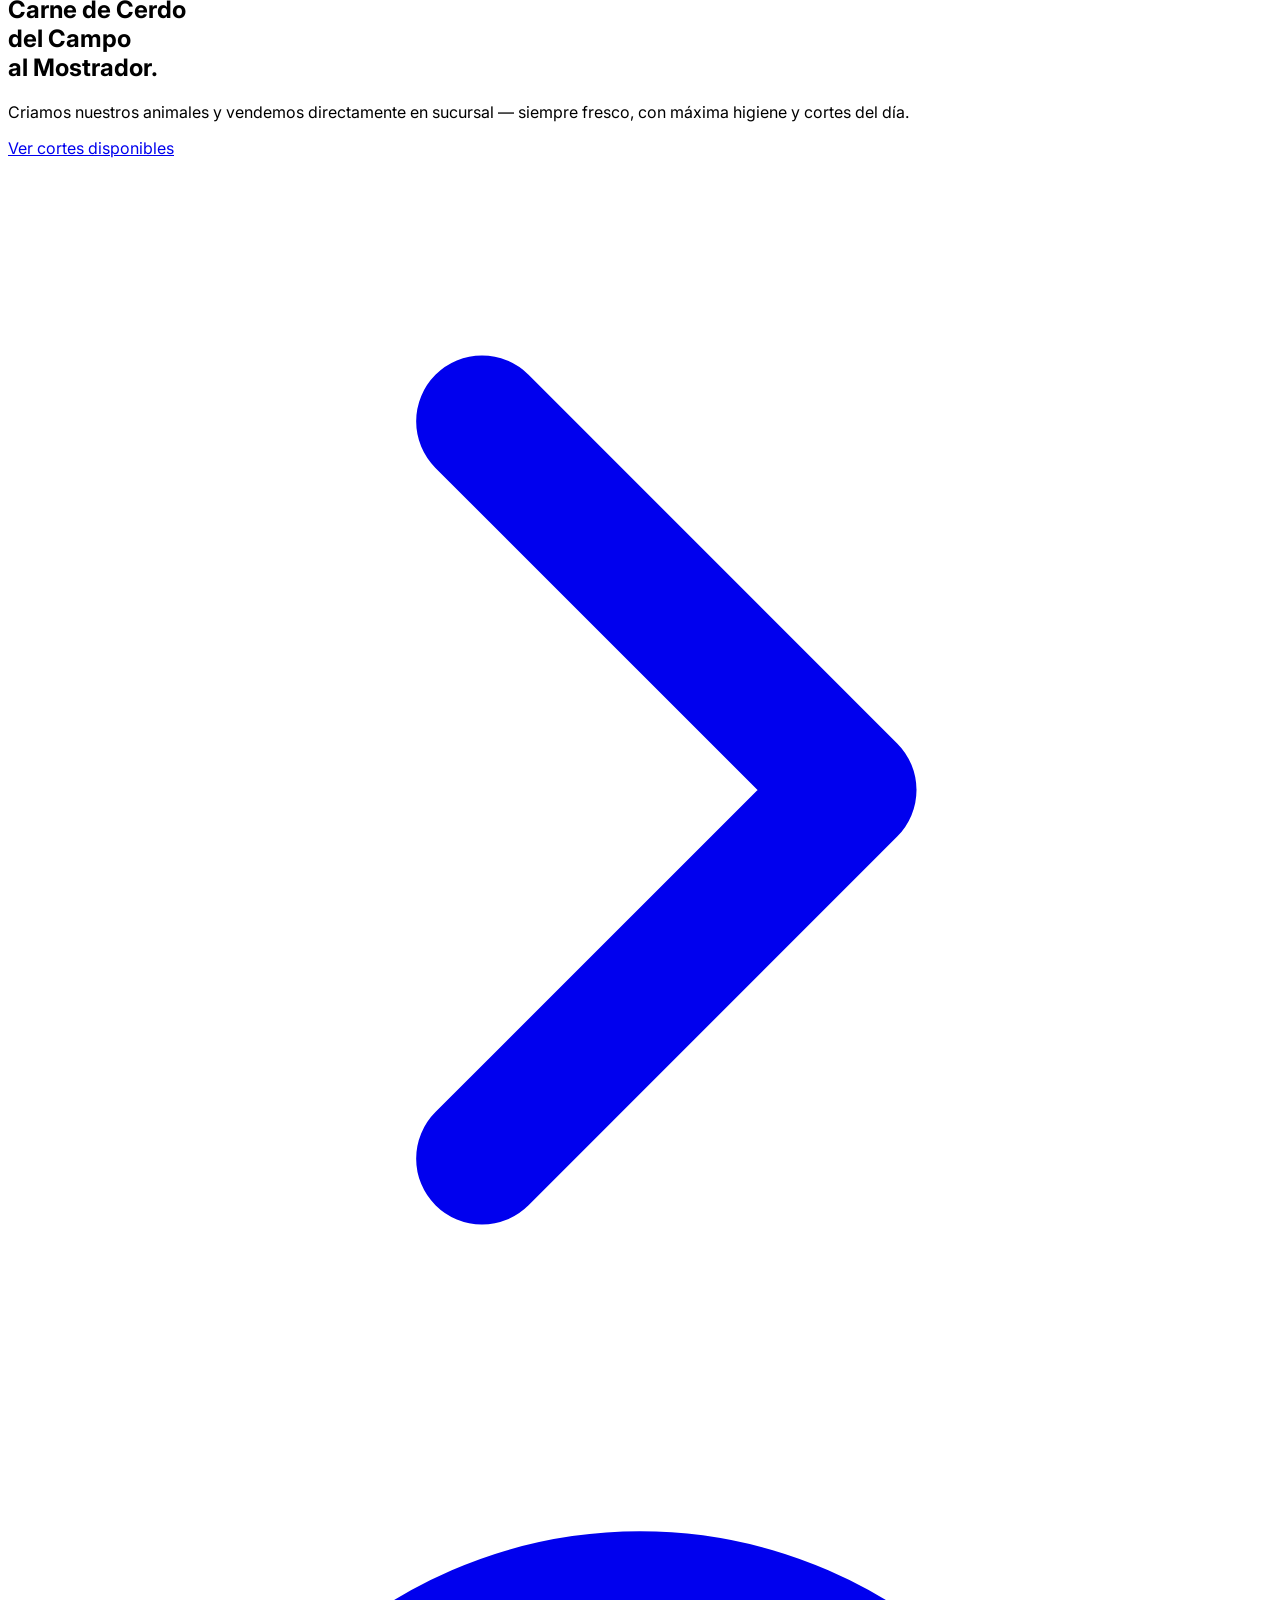
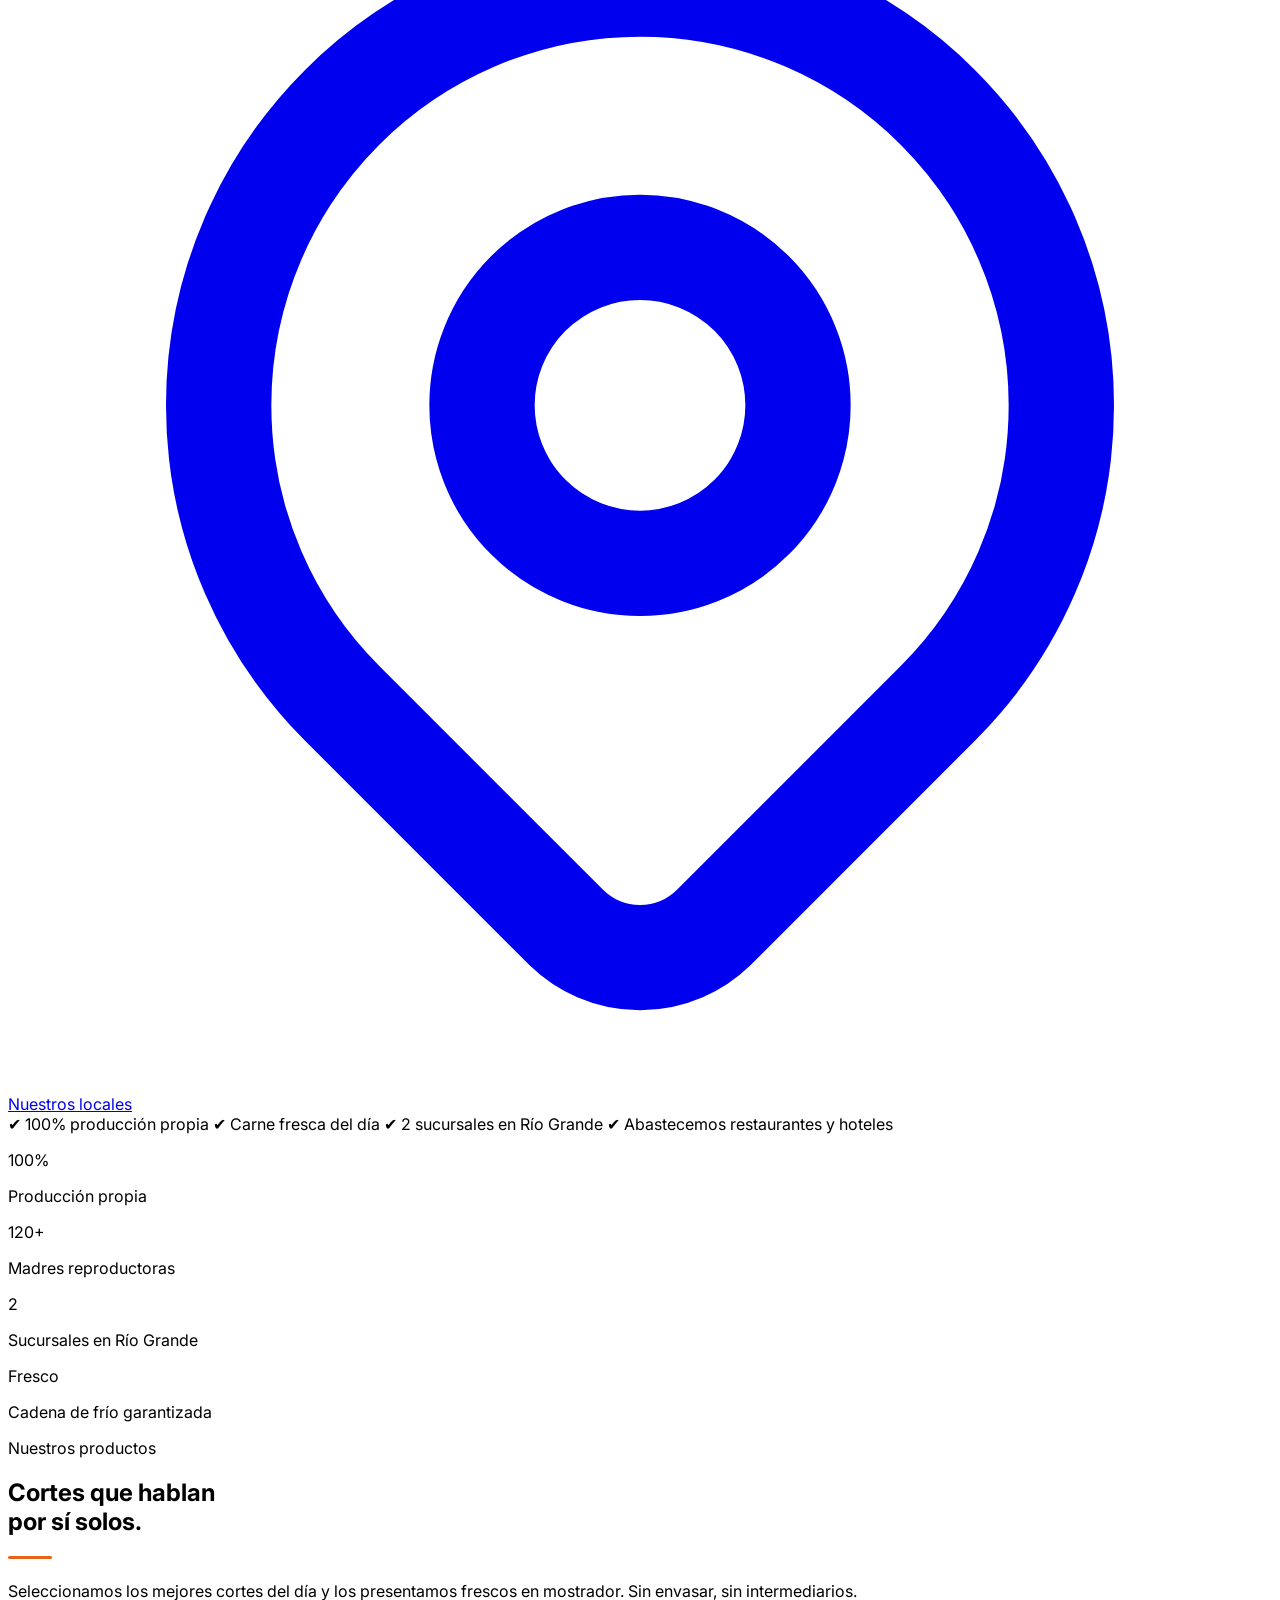
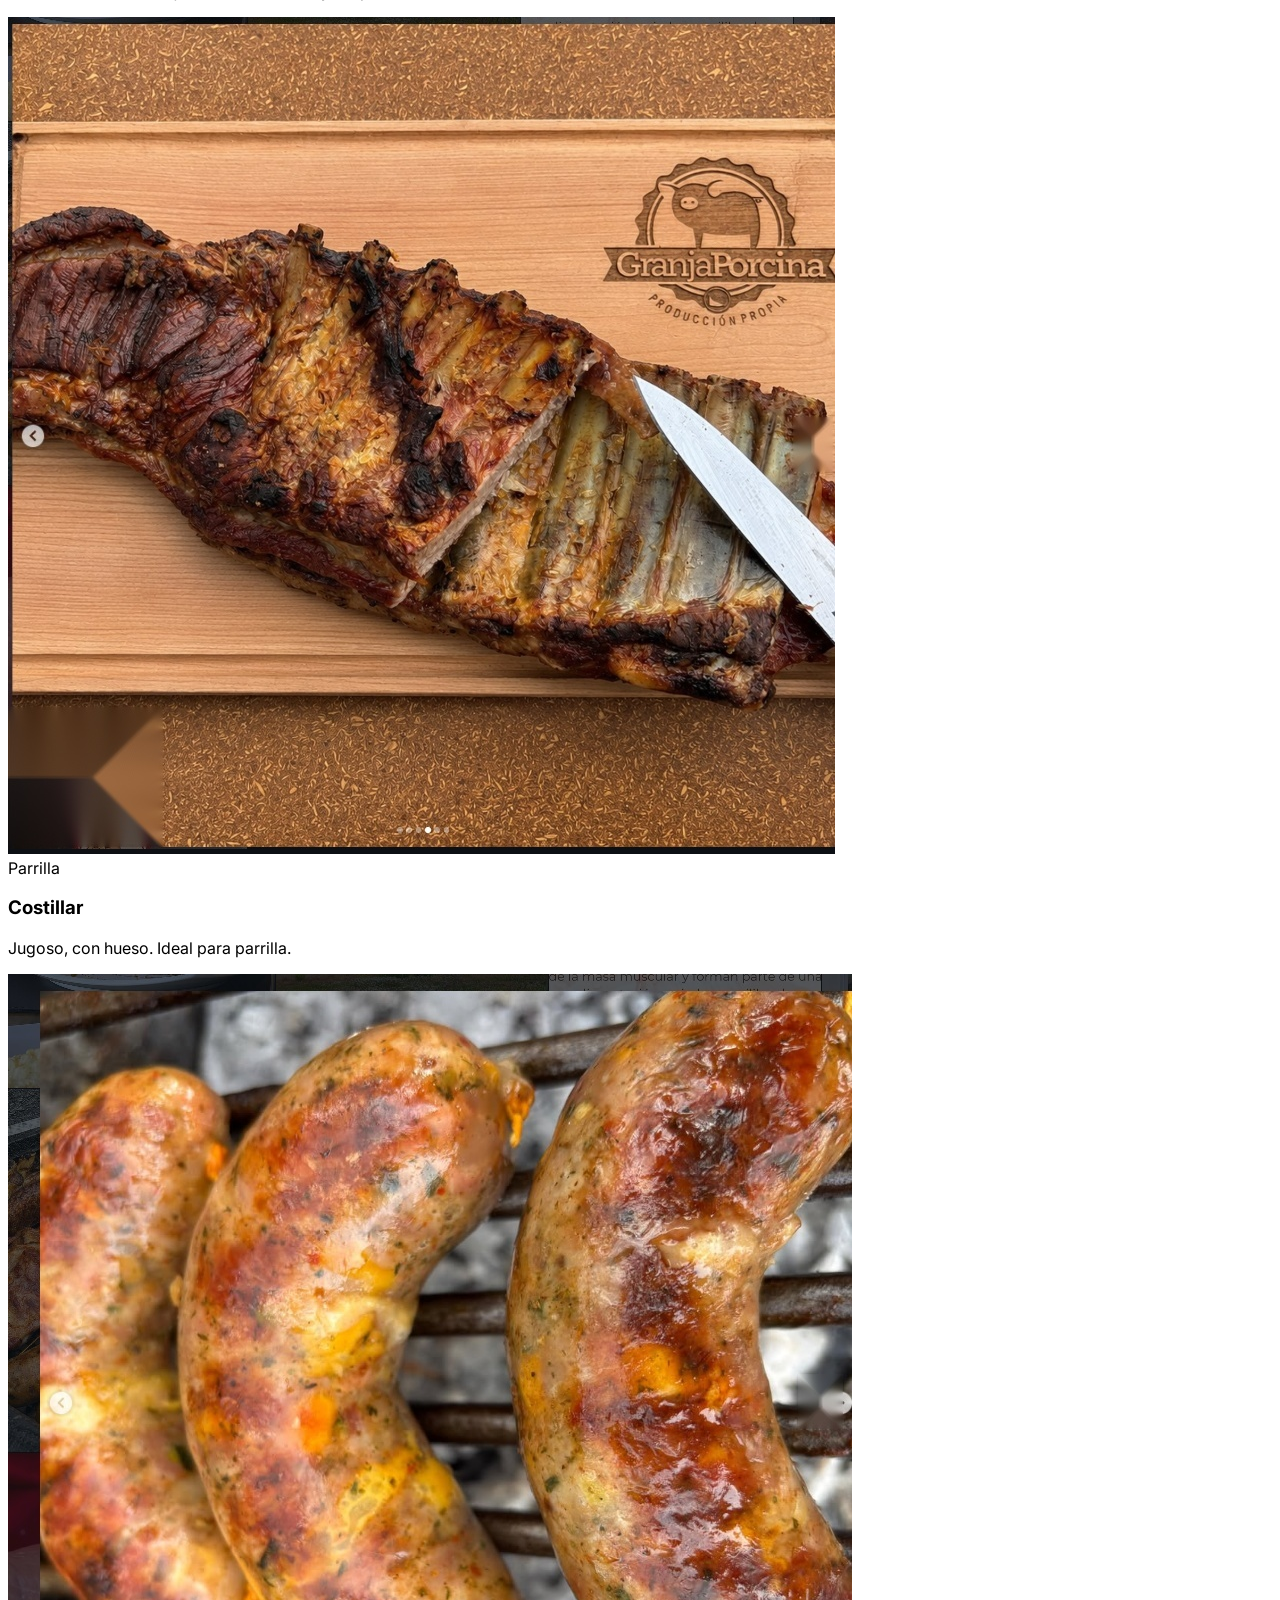
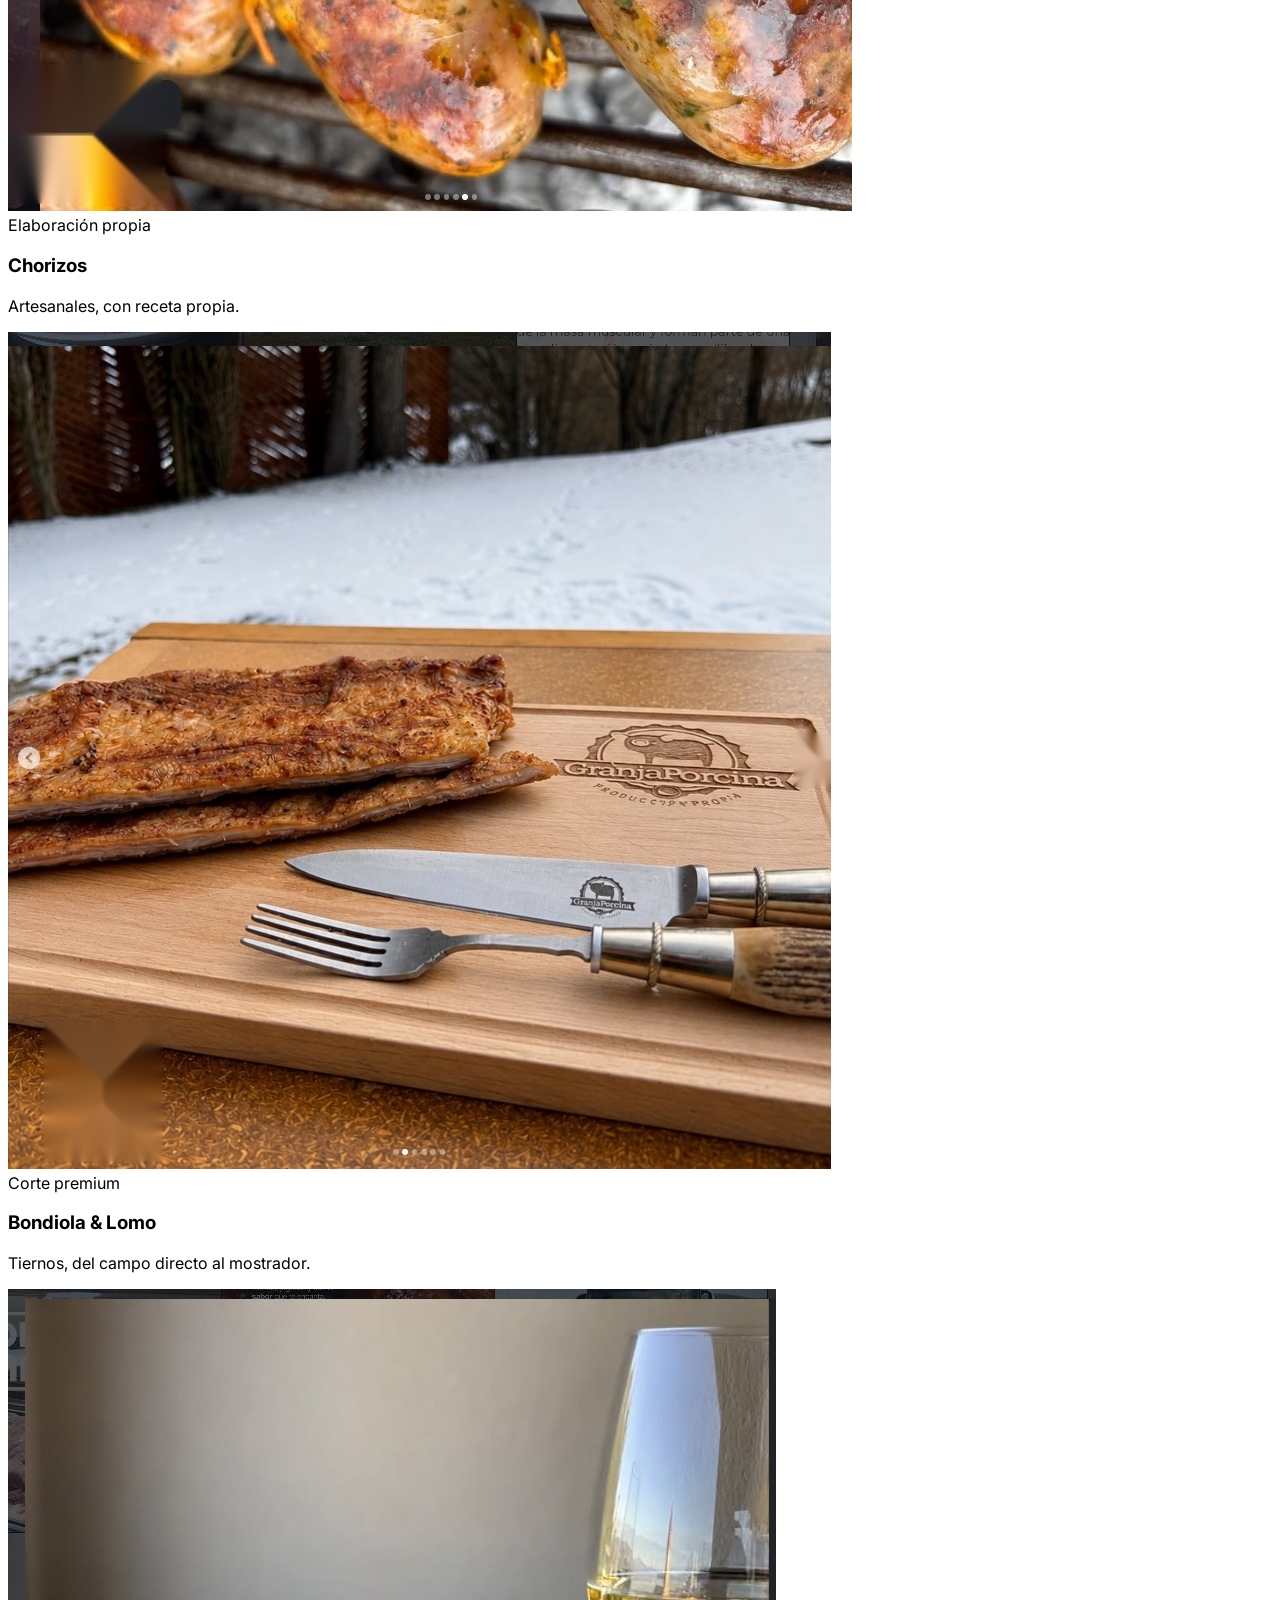
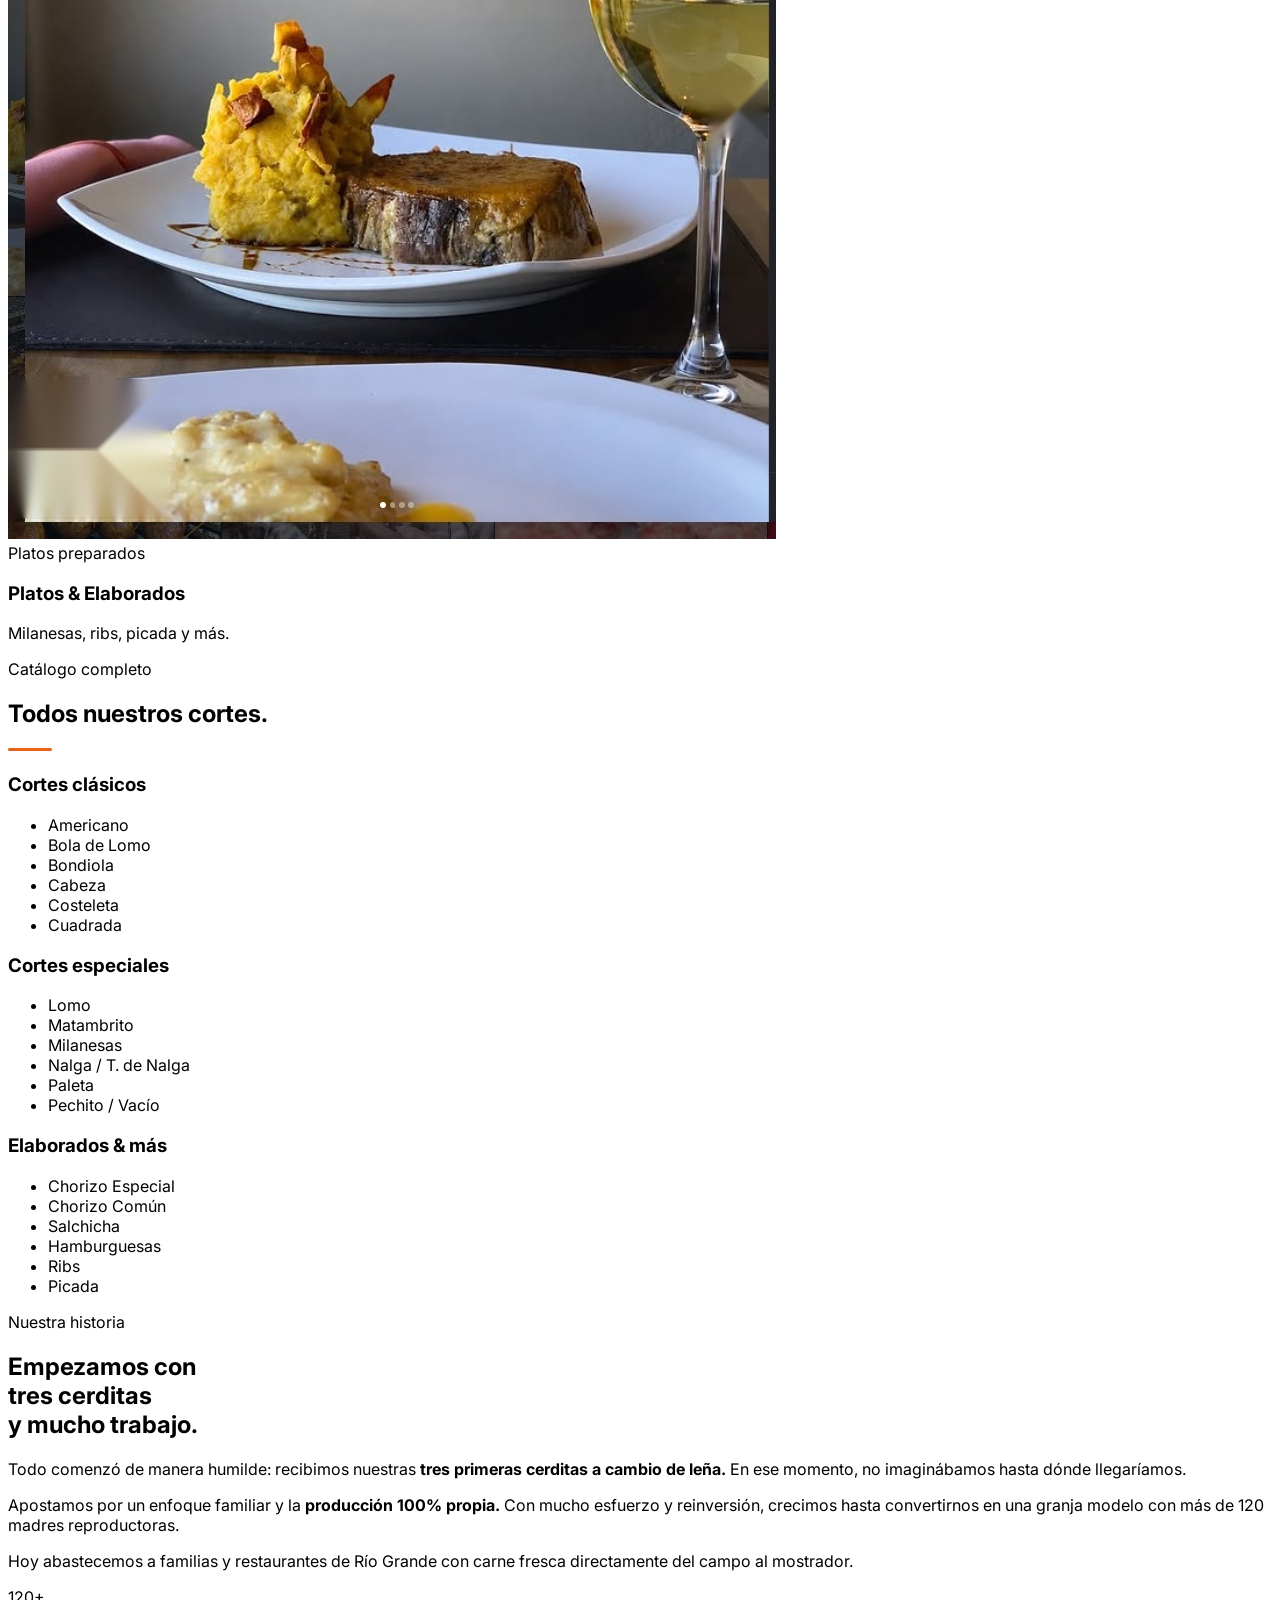
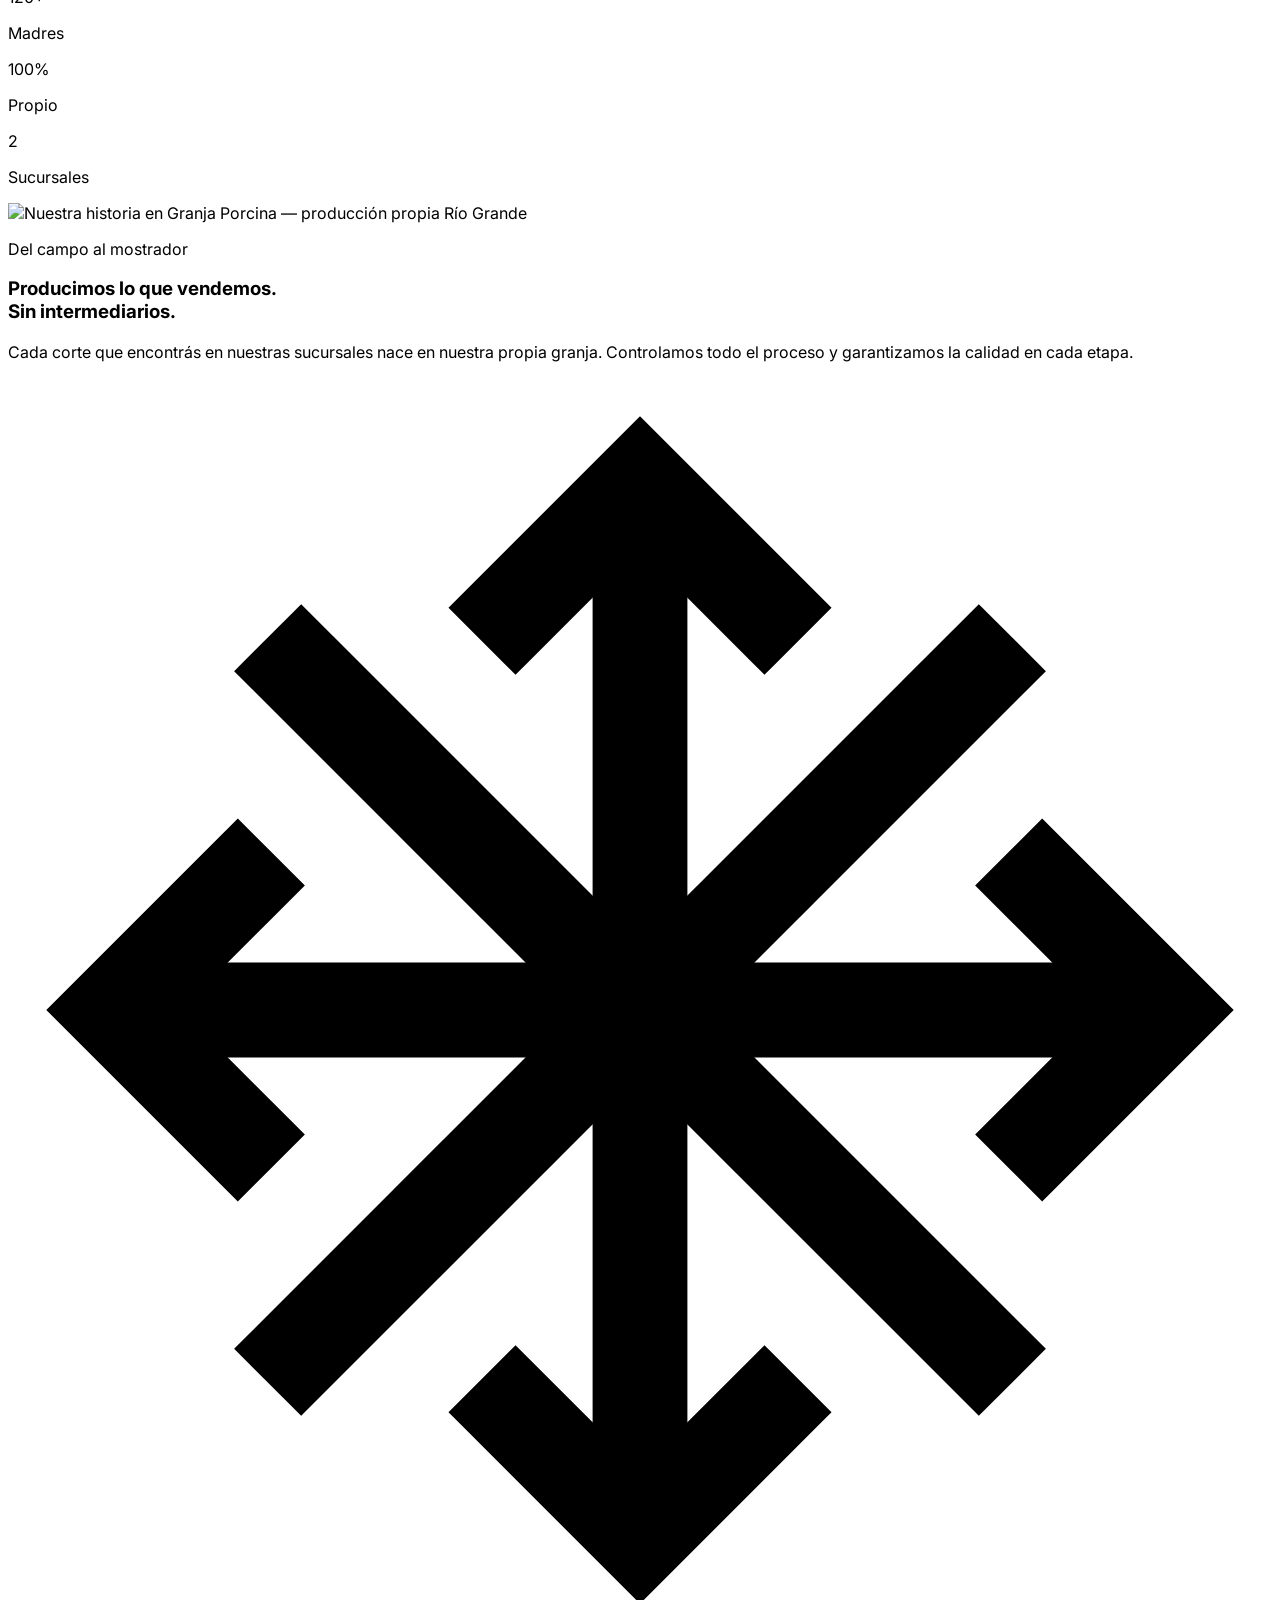
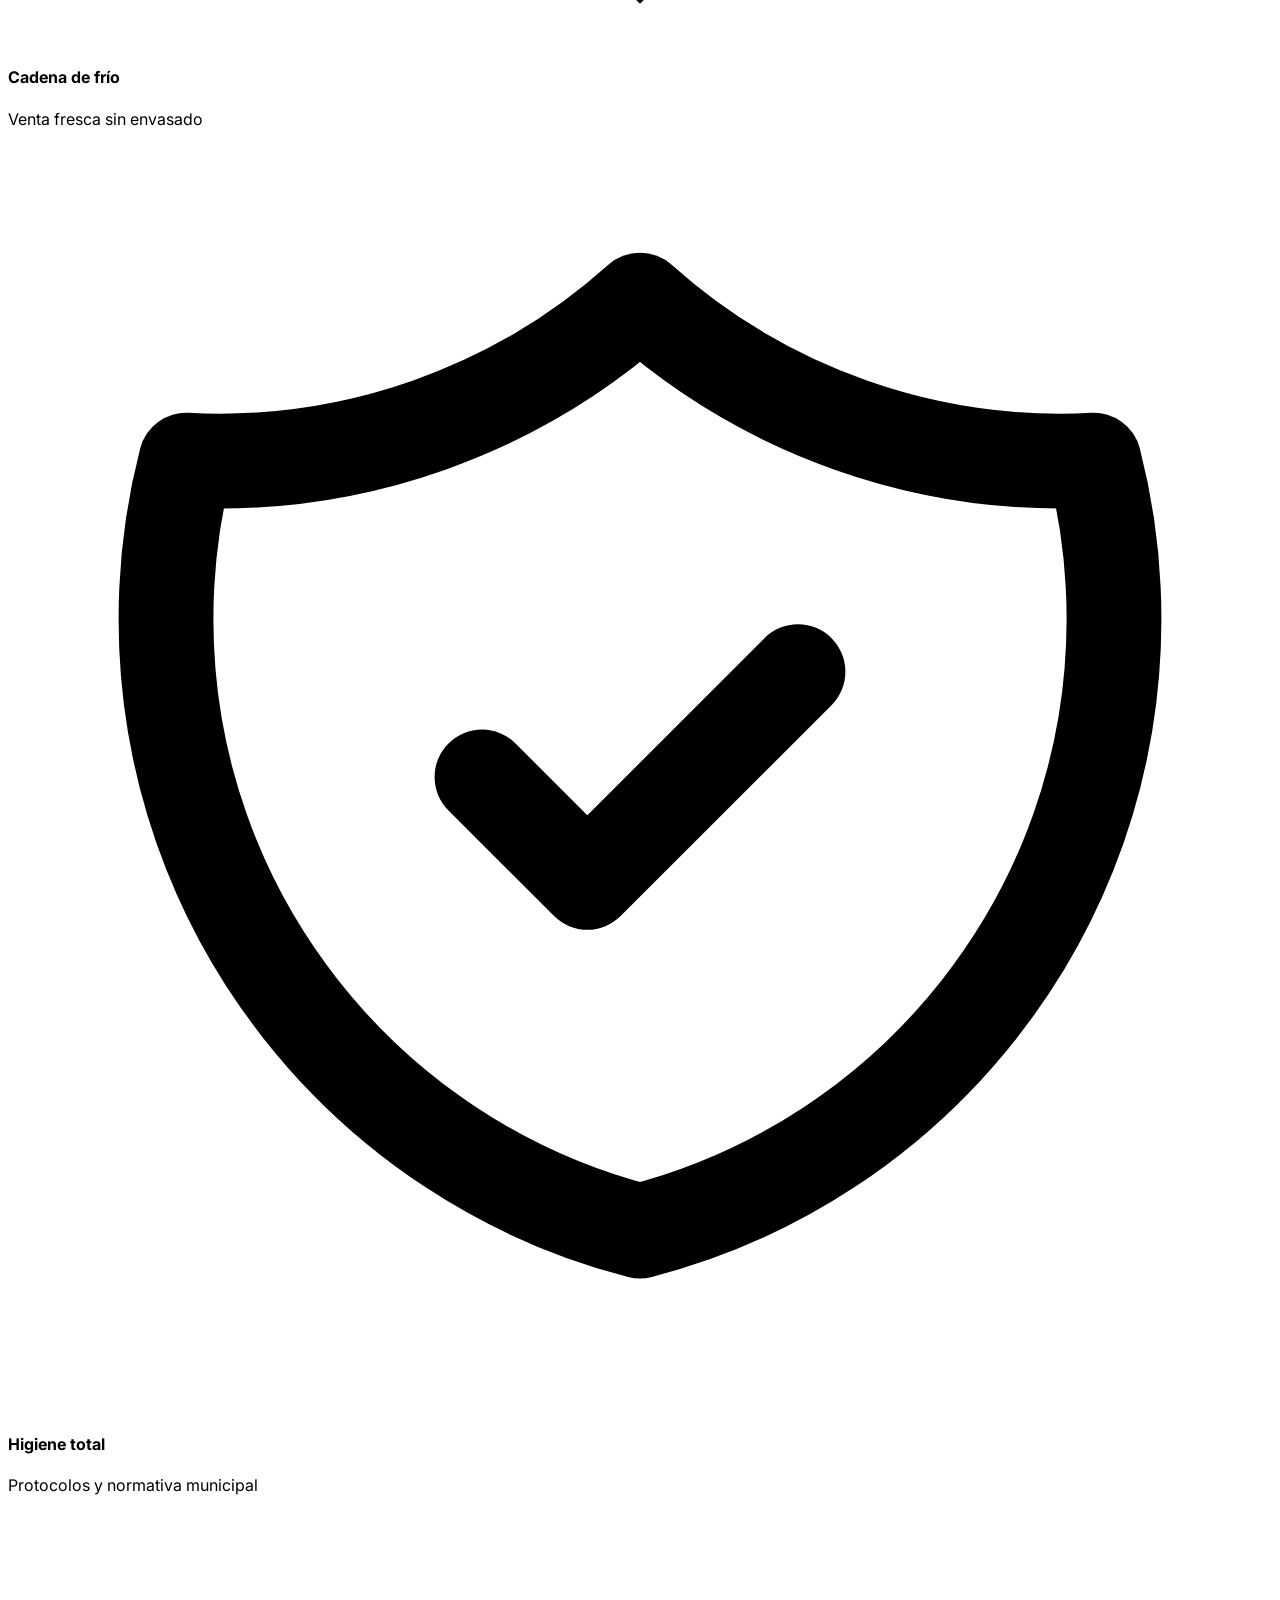
==== commit 4d2941ce: "Update print statement from 'Hello' to 'Goodbye'" ====
--- a/index.html
+++ b/index.html
@@ -1,3 +1,4 @@
+
 <!DOCTYPE html>
 <html lang="es" class="scroll-smooth">
 
@@ -7,7 +8,7 @@
     <title>Carne de Cerdo Fresca en Río Grande | Granja Porcina Tierra del Fuego</title>
 
     <!-- Favicon -->
-    <link rel="icon" href="logo-nuevo.jpeg" type="image/jpeg">
+    <link rel="icon" href="logo-nuevo.jpg" type="image/jpeg">
 
     <!-- Open Graph -->
     <meta property="og:title" content="Granja Porcina - Carne fresca de cerdo en Río Grande">
@@ -23,7 +24,7 @@
         "@context": "https://schema.org",
         "@type": "LocalBusiness",
         "name": "Granja Porcina",
-        "image": "logo-nuevo.jpeg",
+        "image": "logo-nuevo.jpg",
         "description": "Carne de cerdo fresca de producción propia en Río Grande. Dos sucursales con los mejores cortes del día. Abastecimiento a familias y restaurantes.",
         "address": {
             "@type": "PostalAddress",
@@ -201,7 +202,7 @@
 
             <!-- Logo -->
             <a href="#" class="flex items-center gap-3 group">
-                <img src="logo-nuevo.jpeg" alt="Logo Granja Porcina"
+                <img src="logo-nuevo.jpg" alt="Logo Granja Porcina"
                     class="h-[2.6rem] md:h-14 w-auto object-contain rounded transition-transform group-hover:scale-105">
             </a>
 
@@ -210,6 +211,25 @@
                 <a href="#productos" class="hover:text-brand-orange transition-colors">Cortes</a>
                 <a href="#historia" class="hover:text-brand-orange transition-colors">Nosotros</a>
                 <a href="#galeria" class="hover:text-brand-orange transition-colors">Galería</a>
+                <!-- Redes sociales desktop -->
+                <div class="flex items-center gap-2">
+                    <a href="https://www.instagram.com/granjaporcinarg/" target="_blank" rel="noopener noreferrer"
+                        title="Instagram"
+                        class="w-8 h-8 flex items-center justify-center rounded-full text-neutral-500 hover:text-brand-orange hover:bg-neutral-100 transition-all">
+                        <svg class="w-4 h-4" fill="currentColor" viewBox="0 0 24 24">
+                            <path
+                                d="M12 2.163c3.204 0 3.584.012 4.85.07 3.252.148 4.771 1.691 4.919 4.919.058 1.265.069 1.645.069 4.849 0 3.205-.012 3.584-.069 4.849-.149 3.225-1.664 4.771-4.919 4.919-1.266.058-1.644.07-4.85.07-3.204 0-3.584-.012-4.849-.07-3.26-.149-4.771-1.699-4.919-4.92-.058-1.265-.07-1.644-.07-4.849 0-3.204.013-3.583.07-4.849.149-3.227 1.664-4.771 4.919-4.919 1.266-.057 1.645-.069 4.849-.069zm0-2.163c-3.259 0-3.667.014-4.947.072-4.358.2-6.78 2.618-6.98 6.98-.059 1.281-.073 1.689-.073 4.948 0 3.259.014 3.668.072 4.948.2 4.358 2.618 6.78 6.98 6.98 1.281.058 1.689.072 4.948.072 3.259 0 3.668-.014 4.948-.072 4.354-.2 6.782-2.618 6.979-6.98.059-1.28.073-1.689.073-4.948 0-3.259-.014-3.667-.072-4.947-.196-4.354-2.617-6.78-6.979-6.98-1.281-.059-1.69-.073-4.949-.073zm0 5.838c-3.403 0-6.162 2.759-6.162 6.162s2.759 6.163 6.162 6.163 6.162-2.759 6.162-6.163c0-3.403-2.759-6.162-6.162-6.162zm0 10.162c-2.209 0-4-1.79-4-4 0-2.209 1.791-4 4-4s4 1.791 4 4c0 2.21-1.791 4-4 4zm6.406-11.845c-.796 0-1.441.645-1.441 1.44s.645 1.44 1.441 1.44c.795 0 1.439-.645 1.439-1.44s-.644-1.44-1.439-1.44z" />
+                        </svg>
+                    </a>
+                    <a href="https://www.facebook.com/GranjaPorcinaRG" target="_blank" rel="noopener noreferrer"
+                        title="Facebook"
+                        class="w-8 h-8 flex items-center justify-center rounded-full text-neutral-500 hover:text-brand-orange hover:bg-neutral-100 transition-all">
+                        <svg class="w-4 h-4" fill="currentColor" viewBox="0 0 24 24">
+                            <path
+                                d="M24 12.073c0-6.627-5.373-12-12-12s-12 5.373-12 12c0 5.99 4.388 10.954 10.125 11.854v-8.385H7.078v-3.47h3.047V9.43c0-3.007 1.792-4.669 4.533-4.669 1.312 0 2.686.235 2.686.235v2.953H15.83c-1.491 0-1.956.925-1.956 1.874v2.25h3.328l-.532 3.47h-2.796v8.385C19.612 23.027 24 18.062 24 12.073z" />
+                        </svg>
+                    </a>
+                </div>
                 <a href="#sucursales"
                     class="bg-brand-orange text-white px-6 py-2.5 rounded-full hover:bg-orange-600 transition-colors shadow-md flex items-center gap-2 font-bold">
                     <svg class="w-5 h-5" fill="none" stroke="currentColor" viewBox="0 0 24 24">
@@ -262,7 +282,7 @@
                 <div
                     class="inline-flex items-center gap-2 bg-white/10 border border-white/25 text-white/90 text-xs font-bold tracking-widest uppercase px-4 py-2 rounded-full mb-6 backdrop-blur-sm">
                     <span class="w-1.5 h-1.5 rounded-full bg-brand-orange inline-block"></span>
-                    Producción Propia · Río Grande, TDF
+                    Carnicer&iacute;a de Cerdo &middot; Producci&oacute;n Propia &middot; R&iacute;o Grande, TDF
                 </div>
 
                 <h1
@@ -930,7 +950,7 @@
 
                 <!-- Columna 1 -->
                 <div>
-                    <img src="logo-nuevo.jpeg" alt="Logo Granja Porcina" class="h-16 mb-6 rounded bg-white p-1">
+                    <img src="logo-nuevo.jpg" alt="Logo Granja Porcina" class="h-16 mb-6 rounded bg-white p-1">
                     <p class="mb-4 text-neutral-400 text-base leading-relaxed">Especialistas en carne de cerdo fresca.
                         Producción 100% propia,
                         garantizando estricta higiene, cadena de frío y el mejor sabor local.</p>
@@ -950,7 +970,7 @@
                     </ul>
                 </div>
 
-                <!-- Columna 3 -->
+                <!-- Columna 3: Ubicación -->
                 <div>
                     <h4 class="text-white font-heading font-bold text-xl mb-6">Ubicación</h4>
                     <ul class="space-y-4 font-medium text-neutral-400">
@@ -968,8 +988,38 @@
                     </ul>
                 </div>
 
-
-            </div>
+                <!-- Columna 4: Redes Sociales -->
+                <div>
+                    <h4 class="text-white font-heading font-bold text-xl mb-6">Seguinos</h4>
+                    <div class="flex flex-col gap-4">
+                        <!-- Instagram -->
+                        <a href="https://www.instagram.com/granjaporcinarg/" target="_blank" rel="noopener noreferrer"
+                            class="flex items-center gap-3 text-neutral-400 md:hover:text-brand-orange transition-colors group">
+                            <span
+                                class="w-10 h-10 rounded-xl bg-white/5 border border-white/10 flex items-center justify-center md:group-hover:border-brand-orange/50 transition-colors flex-shrink-0">
+                                <svg class="w-5 h-5" fill="currentColor" viewBox="0 0 24 24">
+                                    <path
+                                        d="M12 2.163c3.204 0 3.584.012 4.85.07 3.252.148 4.771 1.691 4.919 4.919.058 1.265.069 1.645.069 4.849 0 3.205-.012 3.584-.069 4.849-.149 3.225-1.664 4.771-4.919 4.919-1.266.058-1.644.07-4.85.07-3.204 0-3.584-.012-4.849-.07-3.26-.149-4.771-1.699-4.919-4.92-.058-1.265-.07-1.644-.07-4.849 0-3.204.013-3.583.07-4.849.149-3.227 1.664-4.771 4.919-4.919 1.266-.057 1.645-.069 4.849-.069zm0-2.163c-3.259 0-3.667.014-4.947.072-4.358.2-6.78 2.618-6.98 6.98-.059 1.281-.073 1.689-.073 4.948 0 3.259.014 3.668.072 4.948.2 4.358 2.618 6.78 6.98 6.98 1.281.058 1.689.072 4.948.072 3.259 0 3.668-.014 4.948-.072 4.354-.2 6.782-2.618 6.979-6.98.059-1.28.073-1.689.073-4.948 0-3.259-.014-3.667-.072-4.947-.196-4.354-2.617-6.78-6.979-6.98-1.281-.059-1.69-.073-4.949-.073zm0 5.838c-3.403 0-6.162 2.759-6.162 6.162s2.759 6.163 6.162 6.163 6.162-2.759 6.162-6.163c0-3.403-2.759-6.162-6.162-6.162zm0 10.162c-2.209 0-4-1.79-4-4 0-2.209 1.791-4 4-4s4 1.791 4 4c0 2.21-1.791 4-4 4zm6.406-11.845c-.796 0-1.441.645-1.441 1.44s.645 1.44 1.441 1.44c.795 0 1.439-.645 1.439-1.44s-.644-1.44-1.439-1.44z" />
+                                </svg>
+                            </span>
+                            <span class="font-medium text-sm">@granjaporcinarg</span>
+                        </a>
+                        <!-- Facebook -->
+                        <a href="https://www.facebook.com/GranjaPorcinaRG" target="_blank" rel="noopener noreferrer"
+                            class="flex items-center gap-3 text-neutral-400 md:hover:text-brand-orange transition-colors group">
+                            <span
+                                class="w-10 h-10 rounded-xl bg-white/5 border border-white/10 flex items-center justify-center md:group-hover:border-brand-orange/50 transition-colors flex-shrink-0">
+                                <svg class="w-5 h-5" fill="currentColor" viewBox="0 0 24 24">
+                                    <path
+                                        d="M24 12.073c0-6.627-5.373-12-12-12s-12 5.373-12 12c0 5.99 4.388 10.954 10.125 11.854v-8.385H7.078v-3.47h3.047V9.43c0-3.007 1.792-4.669 4.533-4.669 1.312 0 2.686.235 2.686.235v2.953H15.83c-1.491 0-1.956.925-1.956 1.874v2.25h3.328l-.532 3.47h-2.796v8.385C19.612 23.027 24 18.062 24 12.073z" />
+                                </svg>
+                            </span>
+                            <span class="font-medium text-sm">GranjaPorcinaRG</span>
+                        </a>
+                    </div>
+                </div>
+
+            </div><!-- /grid footer -->
 
             <div
                 class="border-t border-neutral-800 pt-8 text-center text-base text-neutral-500 flex flex-col md:flex-row justify-between items-center font-medium">
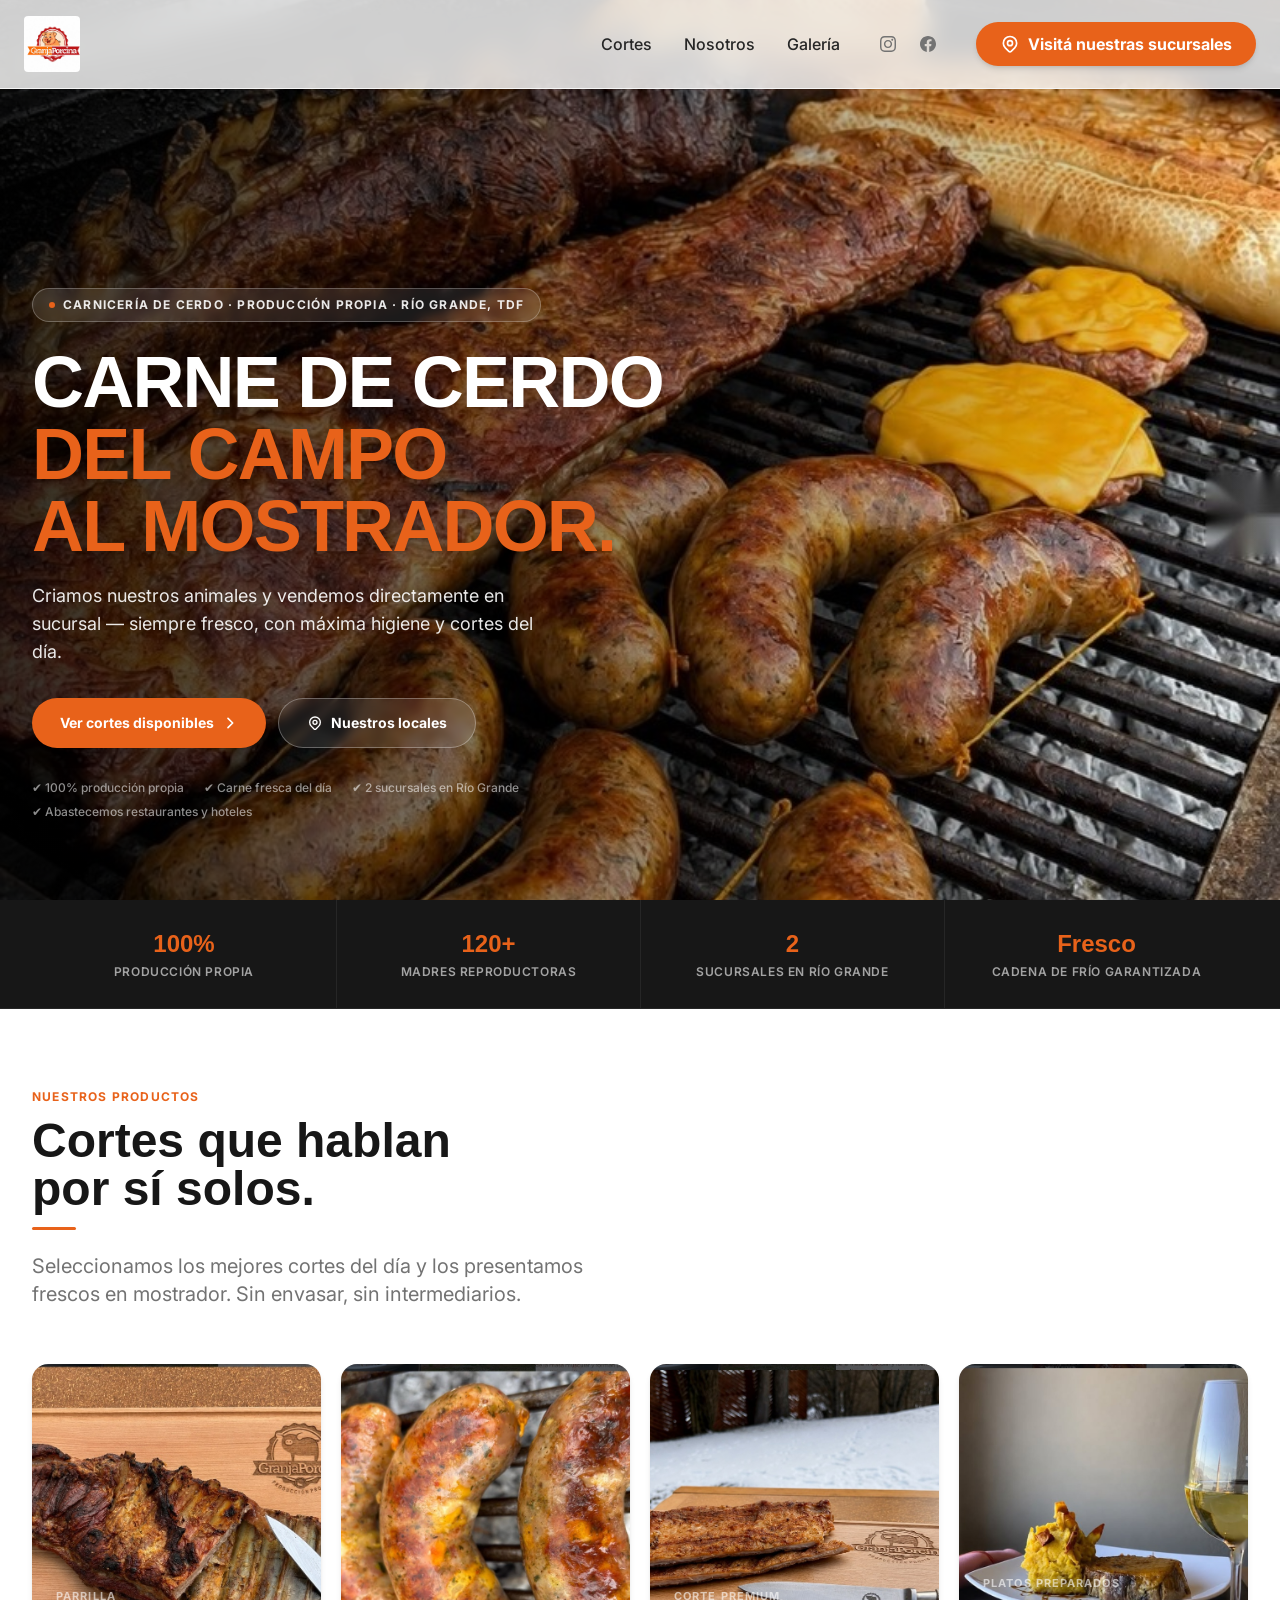
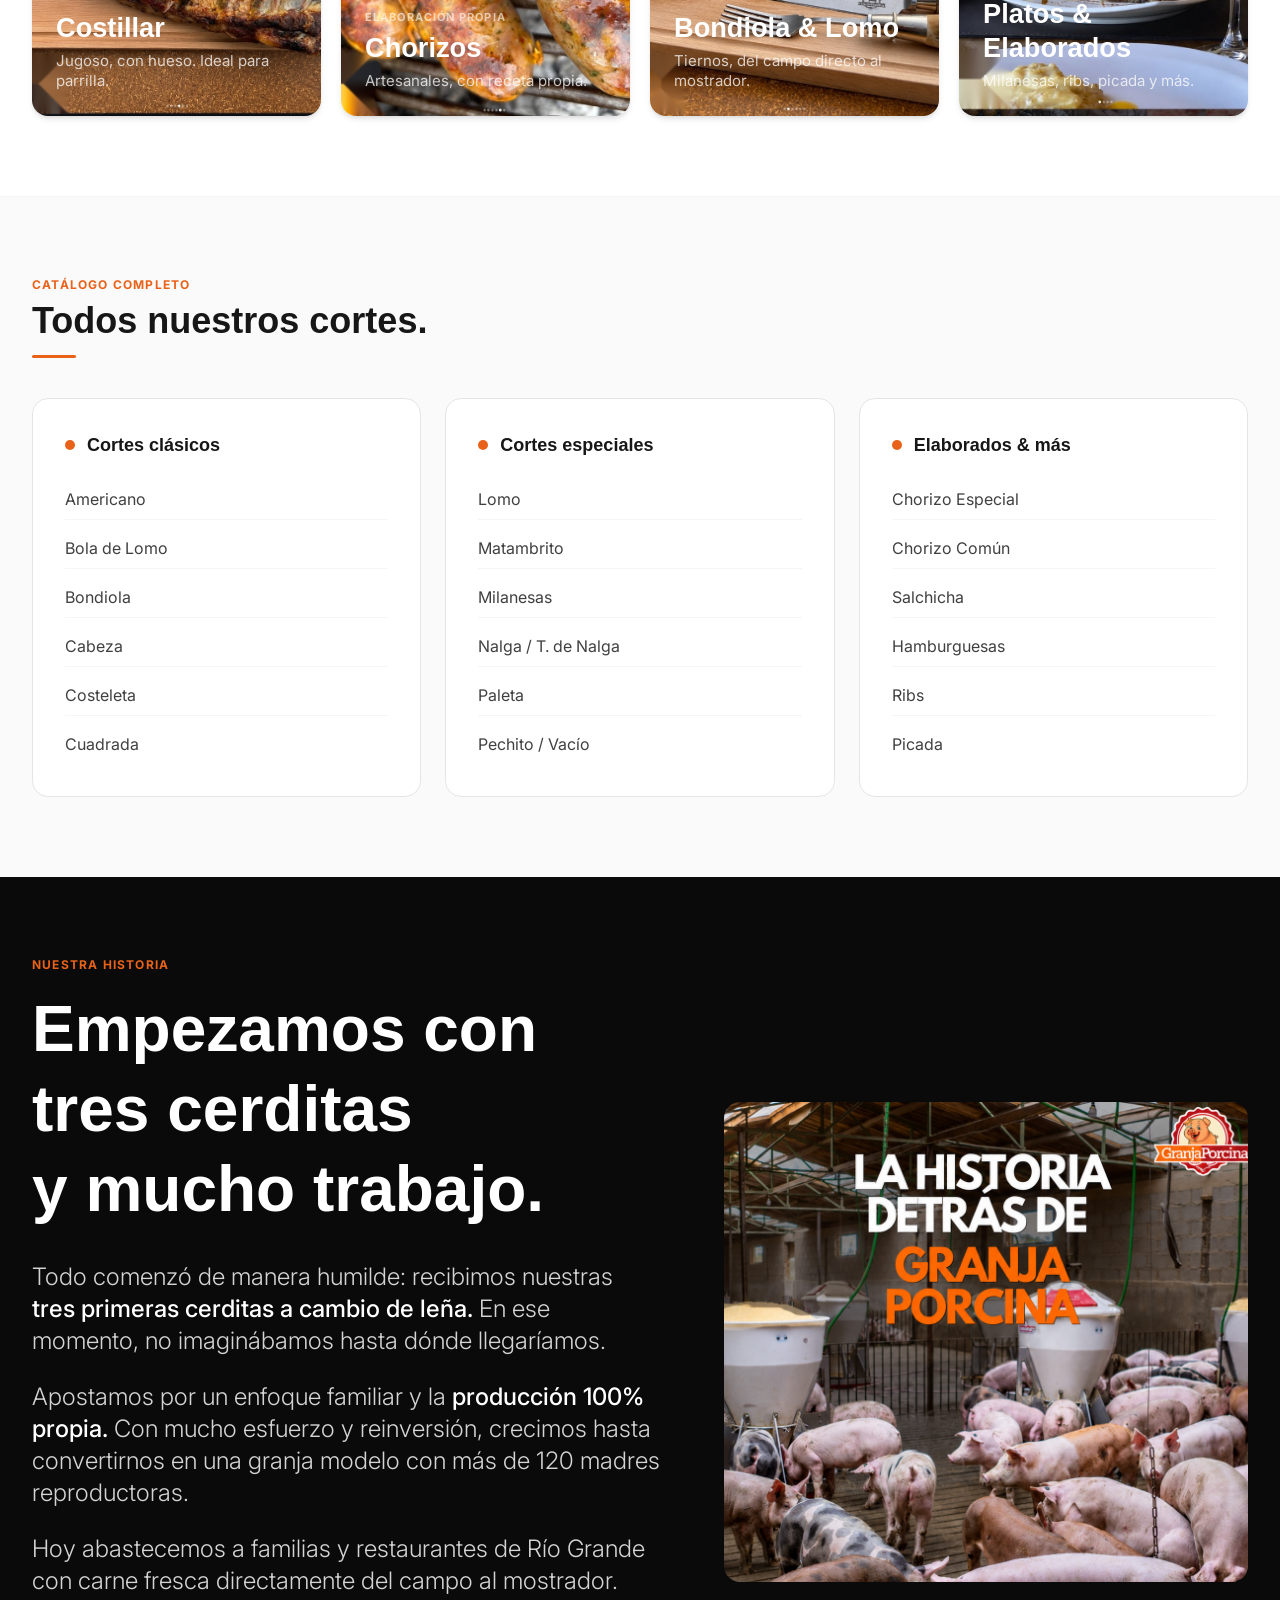
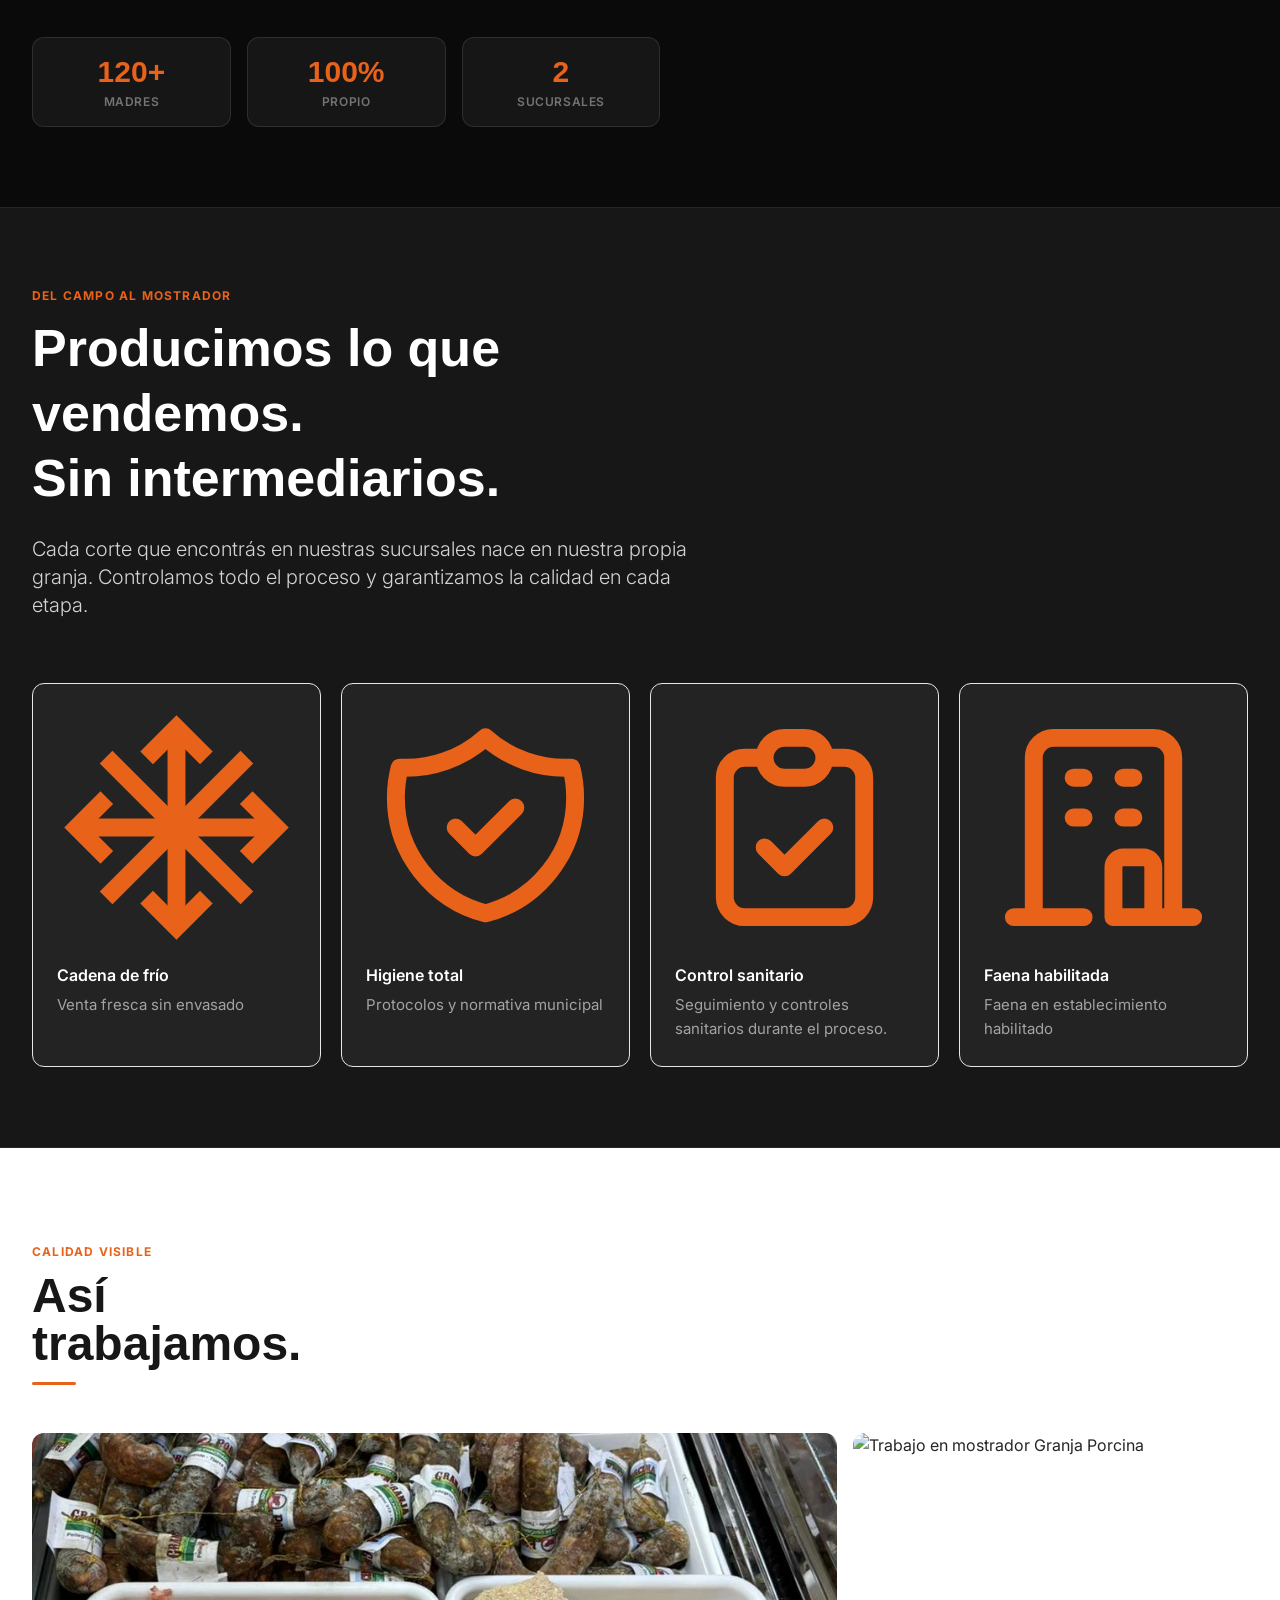
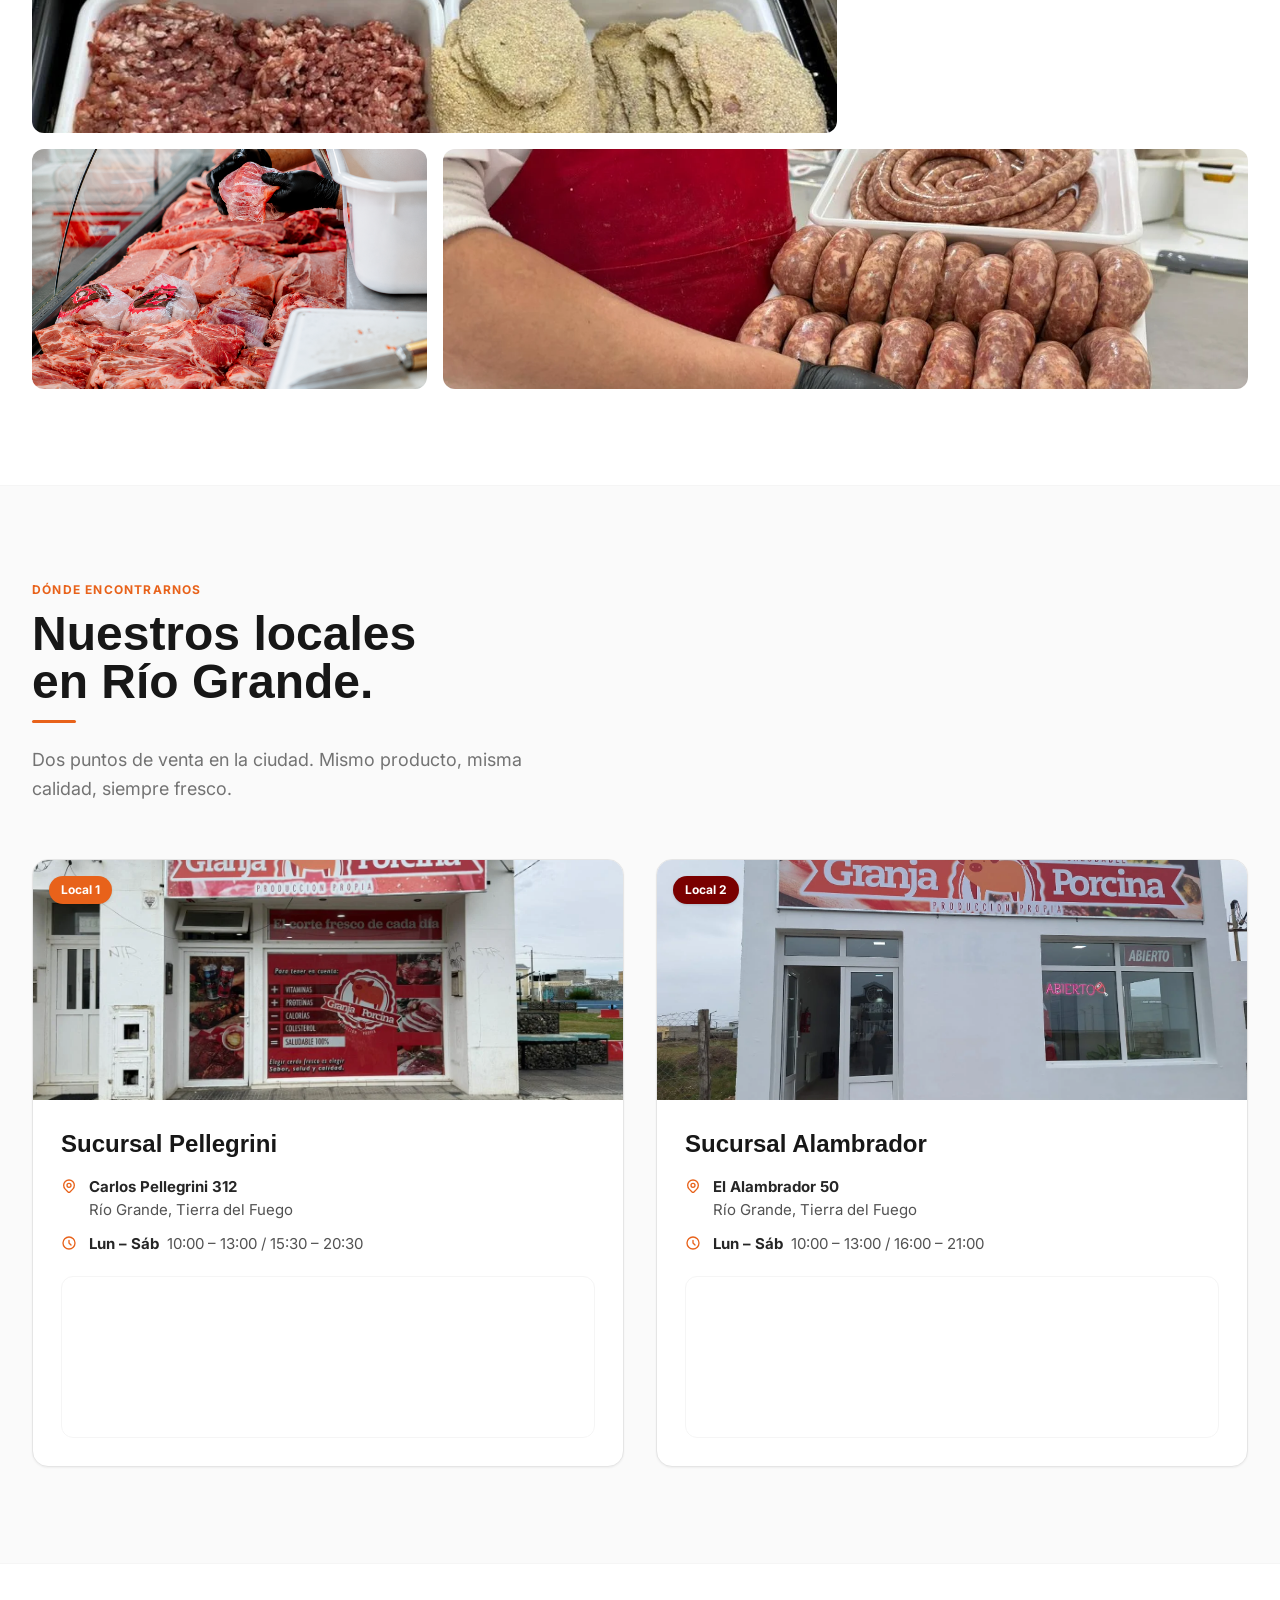
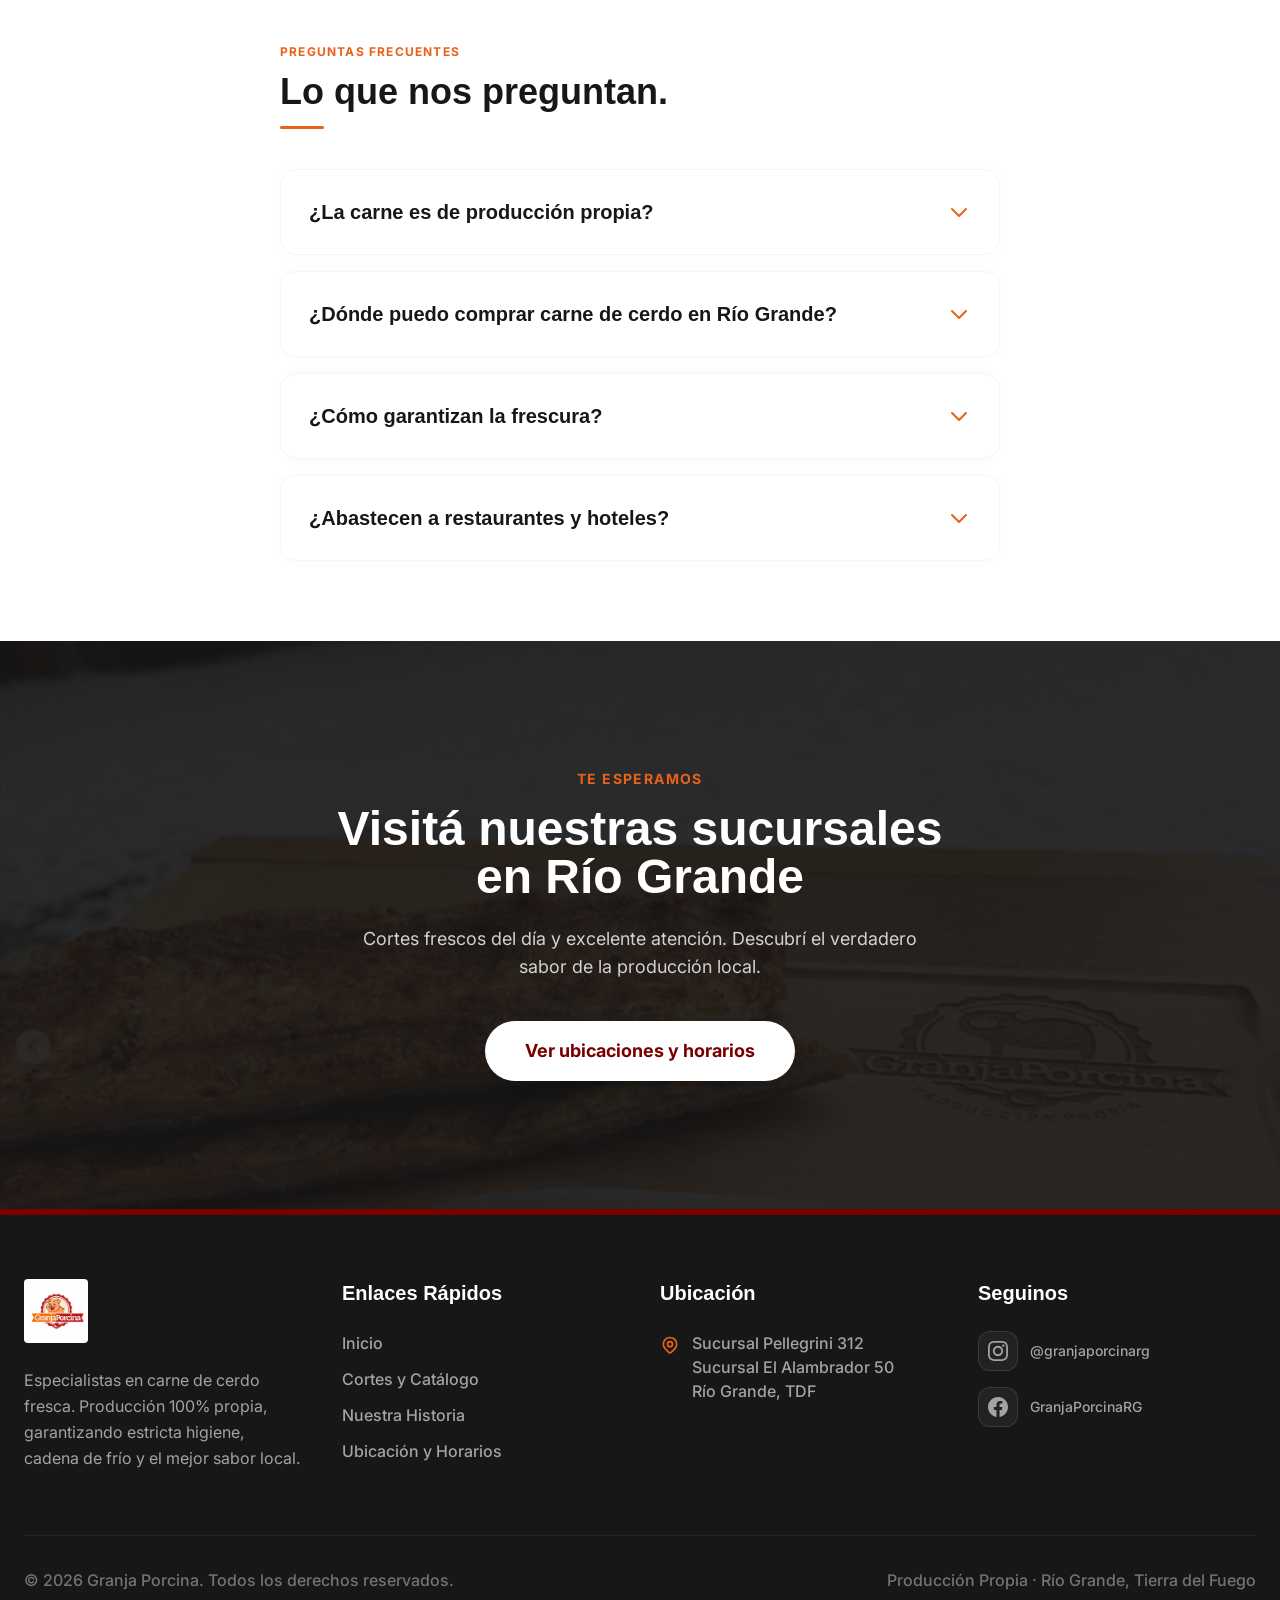
==== commit 147bf0bb: "Update fmt.Println message from 'Hello' to 'Goodbye'" ====
--- a/index.html
+++ b/index.html
@@ -1,4 +1,3 @@
-
 <!DOCTYPE html>
 <html lang="es" class="scroll-smooth">
 
--- a/styles.css
+++ b/styles.css
@@ -0,0 +1 @@
+*,:after,:before{--tw-border-spacing-x:0;--tw-border-spacing-y:0;--tw-translate-x:0;--tw-translate-y:0;--tw-rotate:0;--tw-skew-x:0;--tw-skew-y:0;--tw-scale-x:1;--tw-scale-y:1;--tw-pan-x: ;--tw-pan-y: ;--tw-pinch-zoom: ;--tw-scroll-snap-strictness:proximity;--tw-gradient-from-position: ;--tw-gradient-via-position: ;--tw-gradient-to-position: ;--tw-ordinal: ;--tw-slashed-zero: ;--tw-numeric-figure: ;--tw-numeric-spacing: ;--tw-numeric-fraction: ;--tw-ring-inset: ;--tw-ring-offset-width:0px;--tw-ring-offset-color:#fff;--tw-ring-color:rgba(59,130,246,.5);--tw-ring-offset-shadow:0 0 #0000;--tw-ring-shadow:0 0 #0000;--tw-shadow:0 0 #0000;--tw-shadow-colored:0 0 #0000;--tw-blur: ;--tw-brightness: ;--tw-contrast: ;--tw-grayscale: ;--tw-hue-rotate: ;--tw-invert: ;--tw-saturate: ;--tw-sepia: ;--tw-drop-shadow: ;--tw-backdrop-blur: ;--tw-backdrop-brightness: ;--tw-backdrop-contrast: ;--tw-backdrop-grayscale: ;--tw-backdrop-hue-rotate: ;--tw-backdrop-invert: ;--tw-backdrop-opacity: ;--tw-backdrop-saturate: ;--tw-backdrop-sepia: ;--tw-contain-size: ;--tw-contain-layout: ;--tw-contain-paint: ;--tw-contain-style: }::backdrop{--tw-border-spacing-x:0;--tw-border-spacing-y:0;--tw-translate-x:0;--tw-translate-y:0;--tw-rotate:0;--tw-skew-x:0;--tw-skew-y:0;--tw-scale-x:1;--tw-scale-y:1;--tw-pan-x: ;--tw-pan-y: ;--tw-pinch-zoom: ;--tw-scroll-snap-strictness:proximity;--tw-gradient-from-position: ;--tw-gradient-via-position: ;--tw-gradient-to-position: ;--tw-ordinal: ;--tw-slashed-zero: ;--tw-numeric-figure: ;--tw-numeric-spacing: ;--tw-numeric-fraction: ;--tw-ring-inset: ;--tw-ring-offset-width:0px;--tw-ring-offset-color:#fff;--tw-ring-color:rgba(59,130,246,.5);--tw-ring-offset-shadow:0 0 #0000;--tw-ring-shadow:0 0 #0000;--tw-shadow:0 0 #0000;--tw-shadow-colored:0 0 #0000;--tw-blur: ;--tw-brightness: ;--tw-contrast: ;--tw-grayscale: ;--tw-hue-rotate: ;--tw-invert: ;--tw-saturate: ;--tw-sepia: ;--tw-drop-shadow: ;--tw-backdrop-blur: ;--tw-backdrop-brightness: ;--tw-backdrop-contrast: ;--tw-backdrop-grayscale: ;--tw-backdrop-hue-rotate: ;--tw-backdrop-invert: ;--tw-backdrop-opacity: ;--tw-backdrop-saturate: ;--tw-backdrop-sepia: ;--tw-contain-size: ;--tw-contain-layout: ;--tw-contain-paint: ;--tw-contain-style: }/*! tailwindcss v3.4.19 | MIT License | https://tailwindcss.com*/*,:after,:before{box-sizing:border-box;border:0 solid #e5e7eb}:after,:before{--tw-content:""}:host,html{line-height:1.5;-webkit-text-size-adjust:100%;-moz-tab-size:4;-o-tab-size:4;tab-size:4;font-family:Inter,sans-serif;font-feature-settings:normal;font-variation-settings:normal;-webkit-tap-highlight-color:transparent}body{margin:0;line-height:inherit}hr{height:0;color:inherit;border-top-width:1px}abbr:where([title]){-webkit-text-decoration:underline dotted;text-decoration:underline dotted}h1,h2,h3,h4,h5,h6{font-size:inherit;font-weight:inherit}a{color:inherit;text-decoration:inherit}b,strong{font-weight:bolder}code,kbd,pre,samp{font-family:ui-monospace,SFMono-Regular,Menlo,Monaco,Consolas,Liberation Mono,Courier New,monospace;font-feature-settings:normal;font-variation-settings:normal;font-size:1em}small{font-size:80%}sub,sup{font-size:75%;line-height:0;position:relative;vertical-align:baseline}sub{bottom:-.25em}sup{top:-.5em}table{text-indent:0;border-color:inherit;border-collapse:collapse}button,input,optgroup,select,textarea{font-family:inherit;font-feature-settings:inherit;font-variation-settings:inherit;font-size:100%;font-weight:inherit;line-height:inherit;letter-spacing:inherit;color:inherit;margin:0;padding:0}button,select{text-transform:none}button,input:where([type=button]),input:where([type=reset]),input:where([type=submit]){-webkit-appearance:button;background-color:transparent;background-image:none}:-moz-focusring{outline:auto}:-moz-ui-invalid{box-shadow:none}progress{vertical-align:baseline}::-webkit-inner-spin-button,::-webkit-outer-spin-button{height:auto}[type=search]{-webkit-appearance:textfield;outline-offset:-2px}::-webkit-search-decoration{-webkit-appearance:none}::-webkit-file-upload-button{-webkit-appearance:button;font:inherit}summary{display:list-item}blockquote,dd,dl,figure,h1,h2,h3,h4,h5,h6,hr,p,pre{margin:0}fieldset{margin:0}fieldset,legend{padding:0}menu,ol,ul{list-style:none;margin:0;padding:0}dialog{padding:0}textarea{resize:vertical}input::-moz-placeholder,textarea::-moz-placeholder{opacity:1;color:#9ca3af}input::placeholder,textarea::placeholder{opacity:1;color:#9ca3af}[role=button],button{cursor:pointer}:disabled{cursor:default}audio,canvas,embed,iframe,img,object,svg,video{display:block;vertical-align:middle}img,video{max-width:100%;height:auto}[hidden]:where(:not([hidden=until-found])){display:none}.sr-only{position:absolute;width:1px;height:1px;padding:0;margin:-1px;overflow:hidden;clip:rect(0,0,0,0);white-space:nowrap;border-width:0}.pointer-events-none{pointer-events:none}.visible{visibility:visible}.fixed{position:fixed}.absolute{position:absolute}.relative{position:relative}.inset-0{inset:0}.bottom-0{bottom:0}.left-0{left:0}.left-4{left:1rem}.right-0{right:0}.right-6{right:1.5rem}.top-4{top:1rem}.top-6{top:1.5rem}.z-0{z-index:0}.z-10{z-index:10}.z-50{z-index:50}.order-1{order:1}.order-2{order:2}.col-span-2{grid-column:span 2/span 2}.mx-auto{margin-left:auto;margin-right:auto}.-mt-2{margin-top:-.5rem}.mb-1{margin-bottom:.25rem}.mb-1\.5{margin-bottom:.375rem}.mb-10{margin-bottom:2.5rem}.mb-12{margin-bottom:3rem}.mb-14{margin-bottom:3.5rem}.mb-2{margin-bottom:.5rem}.mb-3{margin-bottom:.75rem}.mb-4{margin-bottom:1rem}.mb-5{margin-bottom:1.25rem}.mb-6{margin-bottom:1.5rem}.mb-8{margin-bottom:2rem}.mt-0\.5{margin-top:.125rem}.mt-1{margin-top:.25rem}.mt-1\.5{margin-top:.375rem}.mt-10{margin-top:2.5rem}.mt-2{margin-top:.5rem}.mt-5{margin-top:1.25rem}.mt-8{margin-top:2rem}.inline-block{display:inline-block}.flex{display:flex}.inline-flex{display:inline-flex}.grid{display:grid}.hidden{display:none}.h-1\.5{height:.375rem}.h-10{height:2.5rem}.h-16{height:4rem}.h-2\.5{height:.625rem}.h-4{height:1rem}.h-5{height:1.25rem}.h-6{height:1.5rem}.h-60{height:15rem}.h-64{height:16rem}.h-8{height:2rem}.h-\[2\.6rem\]{height:2.6rem}.h-\[360px\]{height:360px}.h-full{height:100%}.min-h-\[85vh\]{min-height:85vh}.w-1\.5{width:.375rem}.w-10{width:2.5rem}.w-2\.5{width:.625rem}.w-4{width:1rem}.w-5{width:1.25rem}.w-6{width:1.5rem}.w-8{width:2rem}.w-auto{width:auto}.w-full{width:100%}.max-w-2xl{max-width:42rem}.max-w-3xl{max-width:48rem}.max-w-4xl{max-width:56rem}.max-w-7xl{max-width:80rem}.max-w-lg{max-width:32rem}.max-w-xl{max-width:36rem}.flex-shrink-0{flex-shrink:0}.-translate-y-2{--tw-translate-y:-0.5rem}.-translate-y-2,.transform{transform:translate(var(--tw-translate-x),var(--tw-translate-y)) rotate(var(--tw-rotate)) skewX(var(--tw-skew-x)) skewY(var(--tw-skew-y)) scaleX(var(--tw-scale-x)) scaleY(var(--tw-scale-y))}.cursor-pointer{cursor:pointer}.select-none{-webkit-user-select:none;-moz-user-select:none;user-select:none}.list-none{list-style-type:none}.grid-cols-1{grid-template-columns:repeat(1,minmax(0,1fr))}.grid-cols-2{grid-template-columns:repeat(2,minmax(0,1fr))}.grid-cols-3{grid-template-columns:repeat(3,minmax(0,1fr))}.flex-col{flex-direction:column}.flex-wrap{flex-wrap:wrap}.items-start{align-items:flex-start}.items-end{align-items:flex-end}.items-center{align-items:center}.justify-end{justify-content:flex-end}.justify-center{justify-content:center}.justify-between{justify-content:space-between}.gap-10{gap:2.5rem}.gap-12{gap:3rem}.gap-2{gap:.5rem}.gap-3{gap:.75rem}.gap-4{gap:1rem}.gap-5{gap:1.25rem}.gap-8{gap:2rem}.gap-x-5{-moz-column-gap:1.25rem;column-gap:1.25rem}.gap-y-2{row-gap:.5rem}.space-y-2>:not([hidden])~:not([hidden]){--tw-space-y-reverse:0;margin-top:calc(.5rem*(1 - var(--tw-space-y-reverse)));margin-bottom:calc(.5rem*var(--tw-space-y-reverse))}.space-y-3>:not([hidden])~:not([hidden]){--tw-space-y-reverse:0;margin-top:calc(.75rem*(1 - var(--tw-space-y-reverse)));margin-bottom:calc(.75rem*var(--tw-space-y-reverse))}.space-y-4>:not([hidden])~:not([hidden]){--tw-space-y-reverse:0;margin-top:calc(1rem*(1 - var(--tw-space-y-reverse)));margin-bottom:calc(1rem*var(--tw-space-y-reverse))}.space-y-6>:not([hidden])~:not([hidden]){--tw-space-y-reverse:0;margin-top:calc(1.5rem*(1 - var(--tw-space-y-reverse)));margin-bottom:calc(1.5rem*var(--tw-space-y-reverse))}.divide-x>:not([hidden])~:not([hidden]){--tw-divide-x-reverse:0;border-right-width:calc(1px*var(--tw-divide-x-reverse));border-left-width:calc(1px*(1 - var(--tw-divide-x-reverse)))}.divide-neutral-800>:not([hidden])~:not([hidden]){--tw-divide-opacity:1;border-color:rgb(38 38 38/var(--tw-divide-opacity,1))}.overflow-hidden{overflow:hidden}.overflow-x-hidden{overflow-x:hidden}.scroll-smooth{scroll-behavior:smooth}.rounded{border-radius:.25rem}.rounded-2xl{border-radius:1rem}.rounded-full{border-radius:9999px}.rounded-xl{border-radius:.75rem}.border{border-width:1px}.border-2{border-width:2px}.border-y{border-top-width:1px}.border-b,.border-y{border-bottom-width:1px}.border-t{border-top-width:1px}.border-t-\[6px\]{border-top-width:6px}.border-brand-orange\/0{border-color:rgba(232,98,26,0)}.border-brand-red{--tw-border-opacity:1;border-color:rgb(122 0 0/var(--tw-border-opacity,1))}.border-neutral-100{--tw-border-opacity:1;border-color:rgb(245 245 245/var(--tw-border-opacity,1))}.border-neutral-200{--tw-border-opacity:1;border-color:rgb(229 229 229/var(--tw-border-opacity,1))}.border-neutral-800{--tw-border-opacity:1;border-color:rgb(38 38 38/var(--tw-border-opacity,1))}.border-white\/10{border-color:hsla(0,0%,100%,.1)}.border-white\/25{border-color:hsla(0,0%,100%,.25)}.border-white\/30{border-color:hsla(0,0%,100%,.3)}.bg-brand-orange{--tw-bg-opacity:1;background-color:rgb(232 98 26/var(--tw-bg-opacity,1))}.bg-brand-orange\/90{background-color:rgba(232,98,26,.9)}.bg-brand-red{--tw-bg-opacity:1;background-color:rgb(122 0 0/var(--tw-bg-opacity,1))}.bg-brand-red\/60{background-color:rgba(122,0,0,.6)}.bg-neutral-50{--tw-bg-opacity:1;background-color:rgb(250 250 250/var(--tw-bg-opacity,1))}.bg-neutral-900{--tw-bg-opacity:1;background-color:rgb(23 23 23/var(--tw-bg-opacity,1))}.bg-neutral-900\/90{background-color:hsla(0,0%,9%,.9)}.bg-neutral-950{--tw-bg-opacity:1;background-color:rgb(10 10 10/var(--tw-bg-opacity,1))}.bg-white{--tw-bg-opacity:1;background-color:rgb(255 255 255/var(--tw-bg-opacity,1))}.bg-white\/10{background-color:hsla(0,0%,100%,.1)}.bg-white\/5{background-color:hsla(0,0%,100%,.05)}.bg-white\/80{background-color:hsla(0,0%,100%,.8)}.bg-white\/95{background-color:hsla(0,0%,100%,.95)}.bg-gradient-to-r{background-image:linear-gradient(to right,var(--tw-gradient-stops))}.bg-gradient-to-t{background-image:linear-gradient(to top,var(--tw-gradient-stops))}.from-black\/70{--tw-gradient-from:rgba(0,0,0,.7) var(--tw-gradient-from-position);--tw-gradient-to:transparent var(--tw-gradient-to-position);--tw-gradient-stops:var(--tw-gradient-from),var(--tw-gradient-to)}.from-black\/80{--tw-gradient-from:rgba(0,0,0,.8) var(--tw-gradient-from-position);--tw-gradient-to:transparent var(--tw-gradient-to-position);--tw-gradient-stops:var(--tw-gradient-from),var(--tw-gradient-to)}.via-black\/20{--tw-gradient-to:transparent var(--tw-gradient-to-position);--tw-gradient-stops:var(--tw-gradient-from),rgba(0,0,0,.2) var(--tw-gradient-via-position),var(--tw-gradient-to)}.via-black\/40{--tw-gradient-to:transparent var(--tw-gradient-to-position);--tw-gradient-stops:var(--tw-gradient-from),rgba(0,0,0,.4) var(--tw-gradient-via-position),var(--tw-gradient-to)}.via-black\/45{--tw-gradient-to:transparent var(--tw-gradient-to-position);--tw-gradient-stops:var(--tw-gradient-from),rgba(0,0,0,.45) var(--tw-gradient-via-position),var(--tw-gradient-to)}.to-black\/10{--tw-gradient-to:rgba(0,0,0,.1) var(--tw-gradient-to-position)}.to-transparent{--tw-gradient-to:transparent var(--tw-gradient-to-position)}.object-contain{-o-object-fit:contain;object-fit:contain}.object-cover{-o-object-fit:cover;object-fit:cover}.object-center{-o-object-position:center;object-position:center}.p-1{padding:.25rem}.p-4{padding:1rem}.p-5{padding:1.25rem}.p-6{padding:1.5rem}.p-7{padding:1.75rem}.px-10{padding-left:2.5rem;padding-right:2.5rem}.px-3{padding-left:.75rem;padding-right:.75rem}.px-4{padding-left:1rem;padding-right:1rem}.px-5{padding-left:1.25rem;padding-right:1.25rem}.px-6{padding-left:1.5rem;padding-right:1.5rem}.px-7{padding-left:1.75rem;padding-right:1.75rem}.py-1\.5{padding-top:.375rem;padding-bottom:.375rem}.py-12{padding-top:3rem;padding-bottom:3rem}.py-14{padding-top:3.5rem;padding-bottom:3.5rem}.py-16{padding-top:4rem;padding-bottom:4rem}.py-2{padding-top:.5rem;padding-bottom:.5rem}.py-2\.5{padding-top:.625rem;padding-bottom:.625rem}.py-3\.5{padding-top:.875rem;padding-bottom:.875rem}.py-4{padding-top:1rem;padding-bottom:1rem}.py-7{padding-top:1.75rem;padding-bottom:1.75rem}.pb-12{padding-bottom:3rem}.pb-7{padding-bottom:1.75rem}.pb-8{padding-bottom:2rem}.pt-16{padding-top:4rem}.pt-28{padding-top:7rem}.pt-8{padding-top:2rem}.text-center{text-align:center}.font-heading{font-family:Oswald,sans-serif}.text-2xl{font-size:1.5rem;line-height:2rem}.text-3xl{font-size:1.875rem;line-height:2.25rem}.text-4xl{font-size:2.25rem;line-height:2.5rem}.text-5xl{font-size:3rem;line-height:1}.text-\[11px\]{font-size:11px}.text-\[15px\]{font-size:15px}.text-base{font-size:1rem;line-height:1.5rem}.text-lg{font-size:1.125rem;line-height:1.75rem}.text-sm{font-size:.875rem;line-height:1.25rem}.text-xl{font-size:1.25rem;line-height:1.75rem}.text-xs{font-size:.75rem;line-height:1rem}.font-bold{font-weight:700}.font-light{font-weight:300}.font-medium{font-weight:500}.font-semibold{font-weight:600}.uppercase{text-transform:uppercase}.leading-none{line-height:1}.leading-relaxed{line-height:1.625}.leading-snug{line-height:1.375}.leading-tight{line-height:1.25}.tracking-tight{letter-spacing:-.025em}.tracking-wider{letter-spacing:.05em}.tracking-widest{letter-spacing:.1em}.text-brand-orange{--tw-text-opacity:1;color:rgb(232 98 26/var(--tw-text-opacity,1))}.text-brand-red{--tw-text-opacity:1;color:rgb(122 0 0/var(--tw-text-opacity,1))}.text-neutral-300{--tw-text-opacity:1;color:rgb(212 212 212/var(--tw-text-opacity,1))}.text-neutral-400{--tw-text-opacity:1;color:rgb(163 163 163/var(--tw-text-opacity,1))}.text-neutral-500{--tw-text-opacity:1;color:rgb(115 115 115/var(--tw-text-opacity,1))}.text-neutral-600{--tw-text-opacity:1;color:rgb(82 82 82/var(--tw-text-opacity,1))}.text-neutral-700{--tw-text-opacity:1;color:rgb(64 64 64/var(--tw-text-opacity,1))}.text-neutral-800{--tw-text-opacity:1;color:rgb(38 38 38/var(--tw-text-opacity,1))}.text-neutral-900{--tw-text-opacity:1;color:rgb(23 23 23/var(--tw-text-opacity,1))}.text-white{--tw-text-opacity:1;color:rgb(255 255 255/var(--tw-text-opacity,1))}.text-white\/55{color:hsla(0,0%,100%,.55)}.text-white\/60{color:hsla(0,0%,100%,.6)}.text-white\/75{color:hsla(0,0%,100%,.75)}.text-white\/80{color:hsla(0,0%,100%,.8)}.text-white\/90{color:hsla(0,0%,100%,.9)}.antialiased{-webkit-font-smoothing:antialiased;-moz-osx-font-smoothing:grayscale}.opacity-0{opacity:0}.shadow{--tw-shadow:0 1px 3px 0 rgba(0,0,0,.1),0 1px 2px -1px rgba(0,0,0,.1);--tw-shadow-colored:0 1px 3px 0 var(--tw-shadow-color),0 1px 2px -1px var(--tw-shadow-color)}.shadow,.shadow-\[0_0_15px_rgba\(0\2c 0\2c 0\2c 0\.02\)\]{box-shadow:var(--tw-ring-offset-shadow,0 0 #0000),var(--tw-ring-shadow,0 0 #0000),var(--tw-shadow)}.shadow-\[0_0_15px_rgba\(0\2c 0\2c 0\2c 0\.02\)\]{--tw-shadow:0 0 15px rgba(0,0,0,.02);--tw-shadow-colored:0 0 15px var(--tw-shadow-color)}.shadow-lg{--tw-shadow:0 10px 15px -3px rgba(0,0,0,.1),0 4px 6px -4px rgba(0,0,0,.1);--tw-shadow-colored:0 10px 15px -3px var(--tw-shadow-color),0 4px 6px -4px var(--tw-shadow-color)}.shadow-lg,.shadow-md{box-shadow:var(--tw-ring-offset-shadow,0 0 #0000),var(--tw-ring-shadow,0 0 #0000),var(--tw-shadow)}.shadow-md{--tw-shadow:0 4px 6px -1px rgba(0,0,0,.1),0 2px 4px -2px rgba(0,0,0,.1);--tw-shadow-colored:0 4px 6px -1px var(--tw-shadow-color),0 2px 4px -2px var(--tw-shadow-color)}.shadow-sm{--tw-shadow:0 1px 2px 0 rgba(0,0,0,.05);--tw-shadow-colored:0 1px 2px 0 var(--tw-shadow-color)}.shadow-sm,.shadow-xl{box-shadow:var(--tw-ring-offset-shadow,0 0 #0000),var(--tw-ring-shadow,0 0 #0000),var(--tw-shadow)}.shadow-xl{--tw-shadow:0 20px 25px -5px rgba(0,0,0,.1),0 8px 10px -6px rgba(0,0,0,.1);--tw-shadow-colored:0 20px 25px -5px var(--tw-shadow-color),0 8px 10px -6px var(--tw-shadow-color)}.blur{--tw-blur:blur(8px)}.blur,.drop-shadow-lg{filter:var(--tw-blur) var(--tw-brightness) var(--tw-contrast) var(--tw-grayscale) var(--tw-hue-rotate) var(--tw-invert) var(--tw-saturate) var(--tw-sepia) var(--tw-drop-shadow)}.drop-shadow-lg{--tw-drop-shadow:drop-shadow(0 10px 8px rgba(0,0,0,.04)) drop-shadow(0 4px 3px rgba(0,0,0,.1))}.drop-shadow-md{--tw-drop-shadow:drop-shadow(0 4px 3px rgba(0,0,0,.07)) drop-shadow(0 2px 2px rgba(0,0,0,.06));filter:var(--tw-blur) var(--tw-brightness) var(--tw-contrast) var(--tw-grayscale) var(--tw-hue-rotate) var(--tw-invert) var(--tw-saturate) var(--tw-sepia) var(--tw-drop-shadow)}.backdrop-blur-md{--tw-backdrop-blur:blur(12px)}.backdrop-blur-md,.backdrop-blur-sm{-webkit-backdrop-filter:var(--tw-backdrop-blur) var(--tw-backdrop-brightness) var(--tw-backdrop-contrast) var(--tw-backdrop-grayscale) var(--tw-backdrop-hue-rotate) var(--tw-backdrop-invert) var(--tw-backdrop-opacity) var(--tw-backdrop-saturate) var(--tw-backdrop-sepia);backdrop-filter:var(--tw-backdrop-blur) var(--tw-backdrop-brightness) var(--tw-backdrop-contrast) var(--tw-backdrop-grayscale) var(--tw-backdrop-hue-rotate) var(--tw-backdrop-invert) var(--tw-backdrop-opacity) var(--tw-backdrop-saturate) var(--tw-backdrop-sepia)}.backdrop-blur-sm{--tw-backdrop-blur:blur(4px)}.backdrop-filter{-webkit-backdrop-filter:var(--tw-backdrop-blur) var(--tw-backdrop-brightness) var(--tw-backdrop-contrast) var(--tw-backdrop-grayscale) var(--tw-backdrop-hue-rotate) var(--tw-backdrop-invert) var(--tw-backdrop-opacity) var(--tw-backdrop-saturate) var(--tw-backdrop-sepia);backdrop-filter:var(--tw-backdrop-blur) var(--tw-backdrop-brightness) var(--tw-backdrop-contrast) var(--tw-backdrop-grayscale) var(--tw-backdrop-hue-rotate) var(--tw-backdrop-invert) var(--tw-backdrop-opacity) var(--tw-backdrop-saturate) var(--tw-backdrop-sepia)}.transition{transition-property:color,background-color,border-color,text-decoration-color,fill,stroke,opacity,box-shadow,transform,filter,-webkit-backdrop-filter;transition-property:color,background-color,border-color,text-decoration-color,fill,stroke,opacity,box-shadow,transform,filter,backdrop-filter;transition-property:color,background-color,border-color,text-decoration-color,fill,stroke,opacity,box-shadow,transform,filter,backdrop-filter,-webkit-backdrop-filter;transition-timing-function:cubic-bezier(.4,0,.2,1);transition-duration:.15s}.transition-all{transition-property:all;transition-timing-function:cubic-bezier(.4,0,.2,1);transition-duration:.15s}.transition-colors{transition-property:color,background-color,border-color,text-decoration-color,fill,stroke;transition-timing-function:cubic-bezier(.4,0,.2,1);transition-duration:.15s}.transition-shadow{transition-property:box-shadow;transition-timing-function:cubic-bezier(.4,0,.2,1);transition-duration:.15s}.transition-transform{transition-property:transform;transition-timing-function:cubic-bezier(.4,0,.2,1);transition-duration:.15s}.duration-200{transition-duration:.2s}.duration-300{transition-duration:.3s}.duration-700{transition-duration:.7s}.ease-in-out{transition-timing-function:cubic-bezier(.4,0,.2,1)}.ease-out{transition-timing-function:cubic-bezier(0,0,.2,1)}.selection\:bg-brand-orange ::-moz-selection{--tw-bg-opacity:1;background-color:rgb(232 98 26/var(--tw-bg-opacity,1))}.selection\:bg-brand-orange ::selection{--tw-bg-opacity:1;background-color:rgb(232 98 26/var(--tw-bg-opacity,1))}.selection\:text-white ::-moz-selection{--tw-text-opacity:1;color:rgb(255 255 255/var(--tw-text-opacity,1))}.selection\:text-white ::selection{--tw-text-opacity:1;color:rgb(255 255 255/var(--tw-text-opacity,1))}.selection\:bg-brand-orange::-moz-selection{--tw-bg-opacity:1;background-color:rgb(232 98 26/var(--tw-bg-opacity,1))}.selection\:bg-brand-orange::selection{--tw-bg-opacity:1;background-color:rgb(232 98 26/var(--tw-bg-opacity,1))}.selection\:text-white::-moz-selection{--tw-text-opacity:1;color:rgb(255 255 255/var(--tw-text-opacity,1))}.selection\:text-white::selection{--tw-text-opacity:1;color:rgb(255 255 255/var(--tw-text-opacity,1))}.open\:border-brand-orange\/30[open]{border-color:rgba(232,98,26,.3)}.hover\:-translate-y-1:hover{--tw-translate-y:-0.25rem;transform:translate(var(--tw-translate-x),var(--tw-translate-y)) rotate(var(--tw-rotate)) skewX(var(--tw-skew-x)) skewY(var(--tw-skew-y)) scaleX(var(--tw-scale-x)) scaleY(var(--tw-scale-y))}.hover\:bg-neutral-100:hover{--tw-bg-opacity:1;background-color:rgb(245 245 245/var(--tw-bg-opacity,1))}.hover\:bg-orange-600:hover{--tw-bg-opacity:1;background-color:rgb(234 88 12/var(--tw-bg-opacity,1))}.hover\:text-brand-orange:hover{--tw-text-opacity:1;color:rgb(232 98 26/var(--tw-text-opacity,1))}.focus\:outline-none:focus{outline:2px solid transparent;outline-offset:2px}.active\:bg-orange-700:active{--tw-bg-opacity:1;background-color:rgb(194 65 12/var(--tw-bg-opacity,1))}.active\:bg-white\/20:active{background-color:hsla(0,0%,100%,.2)}.group[open] .group-open\:rotate-180{--tw-rotate:180deg}.group:hover .group-hover\:scale-105,.group[open] .group-open\:rotate-180{transform:translate(var(--tw-translate-x),var(--tw-translate-y)) rotate(var(--tw-rotate)) skewX(var(--tw-skew-x)) skewY(var(--tw-skew-y)) scaleX(var(--tw-scale-x)) scaleY(var(--tw-scale-y))}.group:hover .group-hover\:scale-105{--tw-scale-x:1.05;--tw-scale-y:1.05}@media (min-width:640px){.sm\:grid-cols-2{grid-template-columns:repeat(2,minmax(0,1fr))}.sm\:text-5xl{font-size:3rem;line-height:1}}@media (min-width:768px){.md\:col-span-2{grid-column:span 2/span 2}.md\:mb-16{margin-bottom:4rem}.md\:mt-0{margin-top:0}.md\:flex{display:flex}.md\:hidden{display:none}.md\:h-14{height:3.5rem}.md\:h-80{height:20rem}.md\:h-\[480px\]{height:480px}.md\:min-h-screen{min-height:100vh}.md\:grid-cols-2{grid-template-columns:repeat(2,minmax(0,1fr))}.md\:grid-cols-3{grid-template-columns:repeat(3,minmax(0,1fr))}.md\:grid-cols-4{grid-template-columns:repeat(4,minmax(0,1fr))}.md\:flex-row{flex-direction:row}.md\:gap-4{gap:1rem}.md\:gap-5{gap:1.25rem}.md\:p-6{padding:1.5rem}.md\:p-8{padding:2rem}.md\:px-6{padding-left:1.5rem;padding-right:1.5rem}.md\:px-8{padding-left:2rem;padding-right:2rem}.md\:py-20{padding-top:5rem;padding-bottom:5rem}.md\:py-24{padding-top:6rem;padding-bottom:6rem}.md\:py-28{padding-top:7rem;padding-bottom:7rem}.md\:py-32{padding-top:8rem;padding-bottom:8rem}.md\:py-4{padding-top:1rem;padding-bottom:1rem}.md\:pb-20{padding-bottom:5rem}.md\:pt-20{padding-top:5rem}.md\:text-2xl{font-size:1.5rem;line-height:2rem}.md\:text-4xl{font-size:2.25rem;line-height:2.5rem}.md\:text-5xl{font-size:3rem;line-height:1}.md\:text-7xl{font-size:4.5rem;line-height:1}.md\:text-\[1\.7rem\]{font-size:1.7rem}.md\:text-\[3\.25rem\]{font-size:3.25rem}.md\:text-\[4rem\]{font-size:4rem}.md\:text-base{font-size:1rem;line-height:1.5rem}.md\:text-lg{font-size:1.125rem;line-height:1.75rem}.md\:text-xl{font-size:1.25rem;line-height:1.75rem}.md\:hover\:bg-orange-700:hover{--tw-bg-opacity:1;background-color:rgb(194 65 12/var(--tw-bg-opacity,1))}.md\:hover\:bg-white\/20:hover{background-color:hsla(0,0%,100%,.2)}.md\:hover\:shadow-md:hover{--tw-shadow:0 4px 6px -1px rgba(0,0,0,.1),0 2px 4px -2px rgba(0,0,0,.1);--tw-shadow-colored:0 4px 6px -1px var(--tw-shadow-color),0 2px 4px -2px var(--tw-shadow-color);box-shadow:var(--tw-ring-offset-shadow,0 0 #0000),var(--tw-ring-shadow,0 0 #0000),var(--tw-shadow)}.group:hover .md\:group-hover\:scale-105{--tw-scale-x:1.05;--tw-scale-y:1.05;transform:translate(var(--tw-translate-x),var(--tw-translate-y)) rotate(var(--tw-rotate)) skewX(var(--tw-skew-x)) skewY(var(--tw-skew-y)) scaleX(var(--tw-scale-x)) scaleY(var(--tw-scale-y))}.group:hover .md\:group-hover\:border-brand-orange\/50{border-color:rgba(232,98,26,.5)}}@media (min-width:1024px){.lg\:order-1{order:1}.lg\:order-2{order:2}.lg\:h-\[22rem\]{height:22rem}.lg\:grid-cols-4{grid-template-columns:repeat(4,minmax(0,1fr))}.lg\:grid-cols-\[1\.2fr_1fr\]{grid-template-columns:1.2fr 1fr}.lg\:gap-16{gap:4rem}.lg\:gap-6{gap:1.5rem}}.\[\&\:\:-webkit-details-marker\]\:hidden::-webkit-details-marker{display:none}
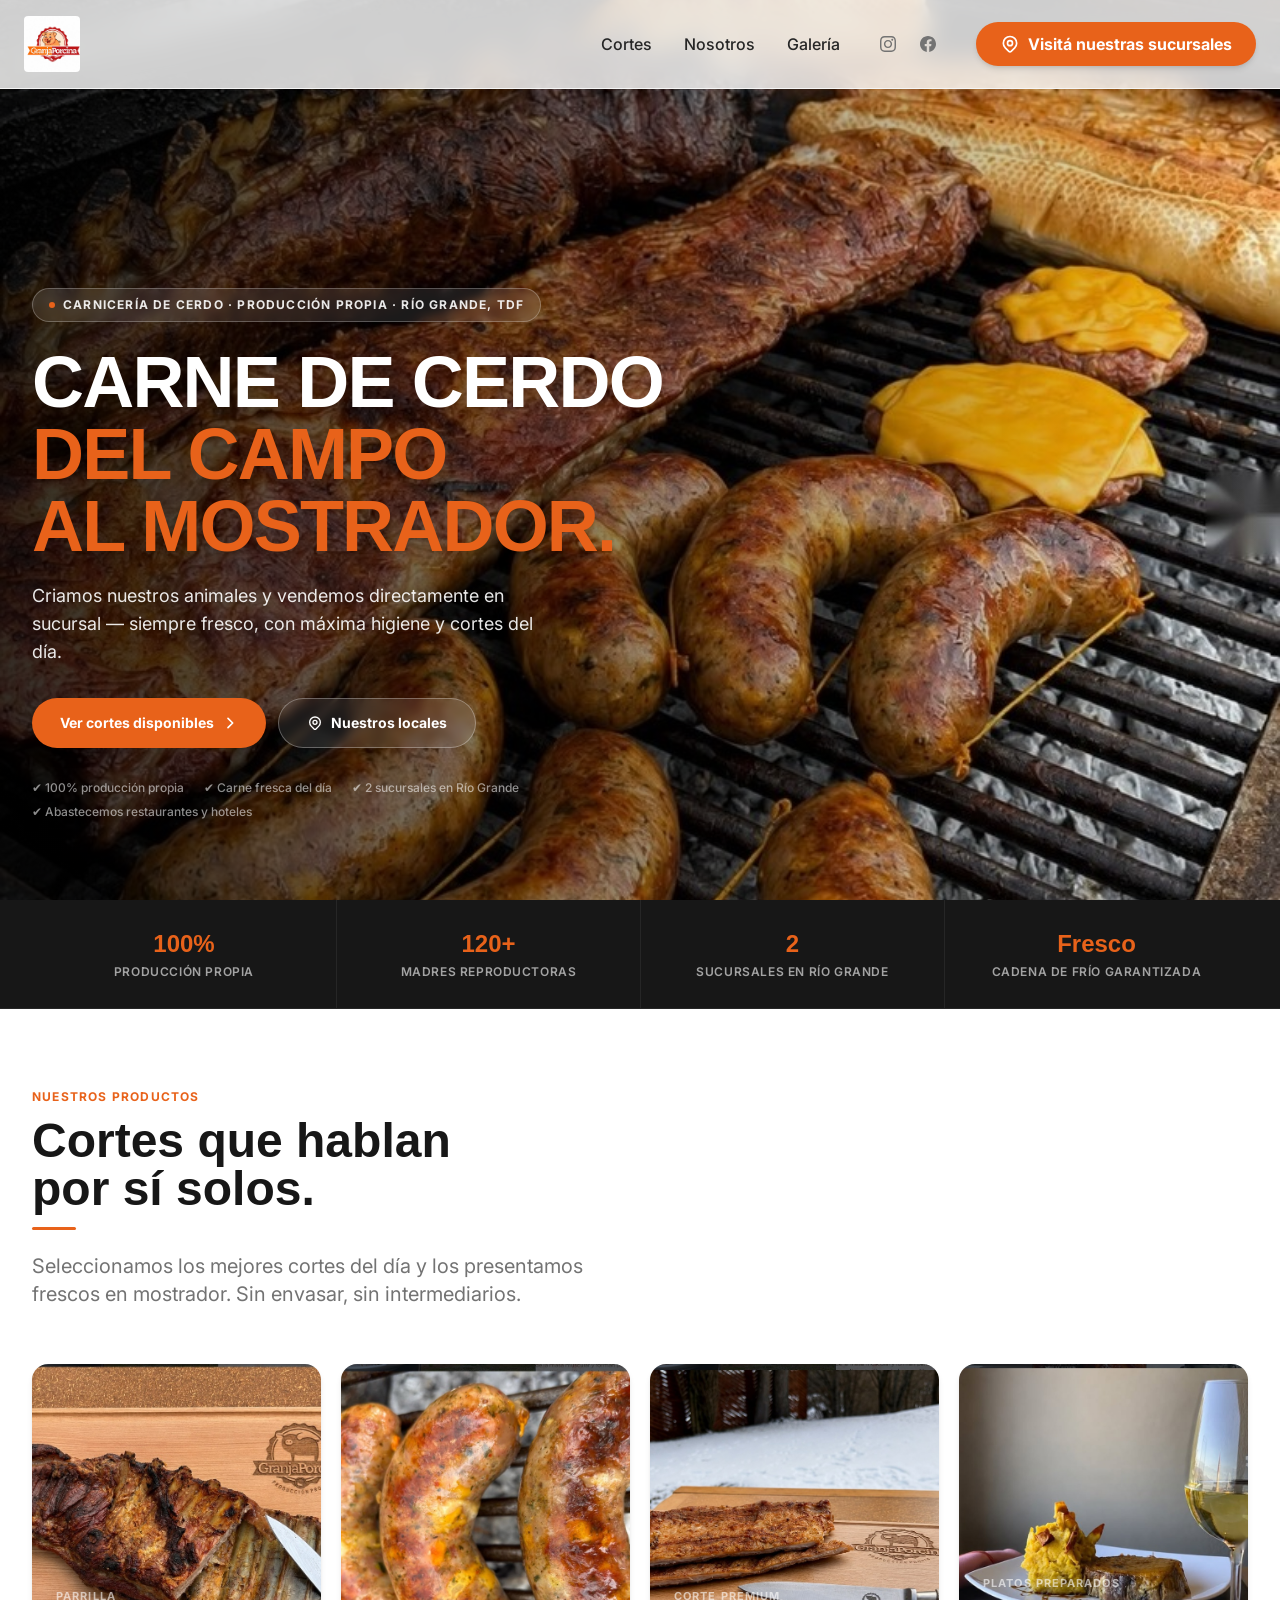
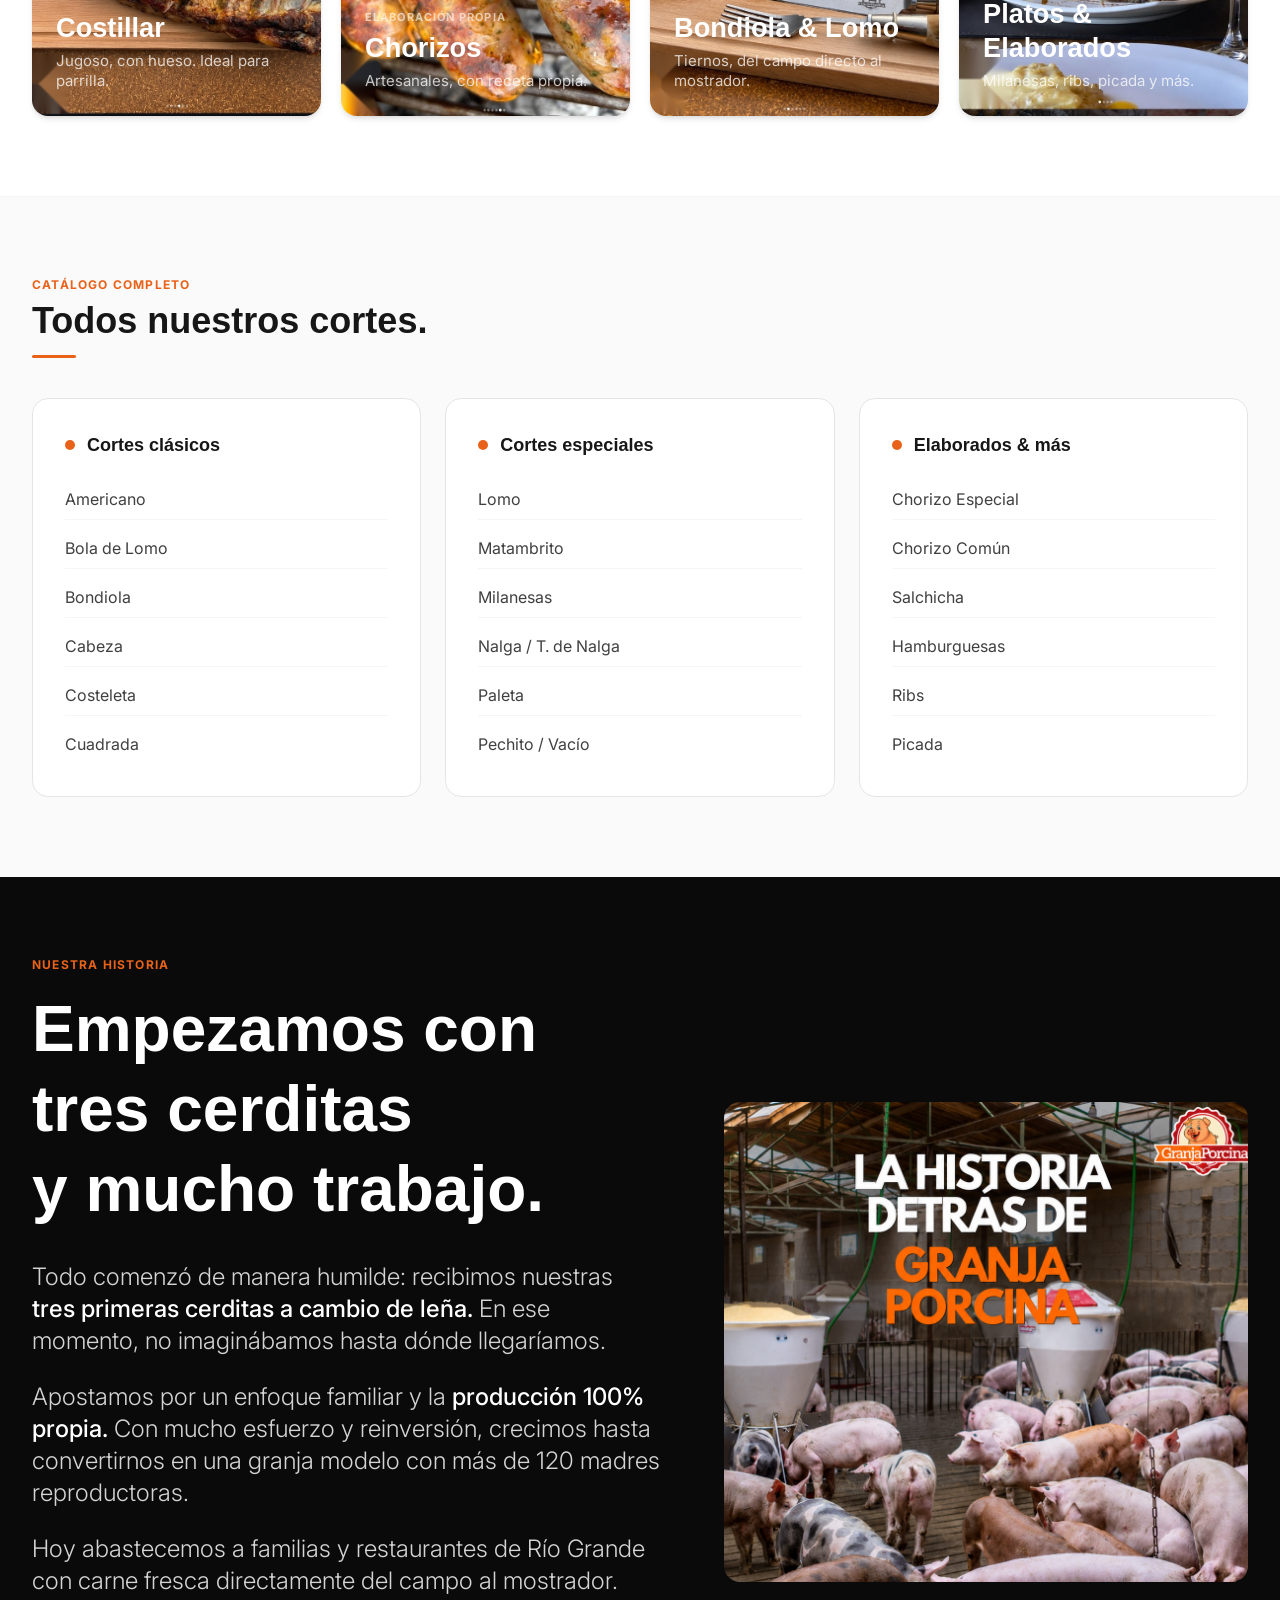
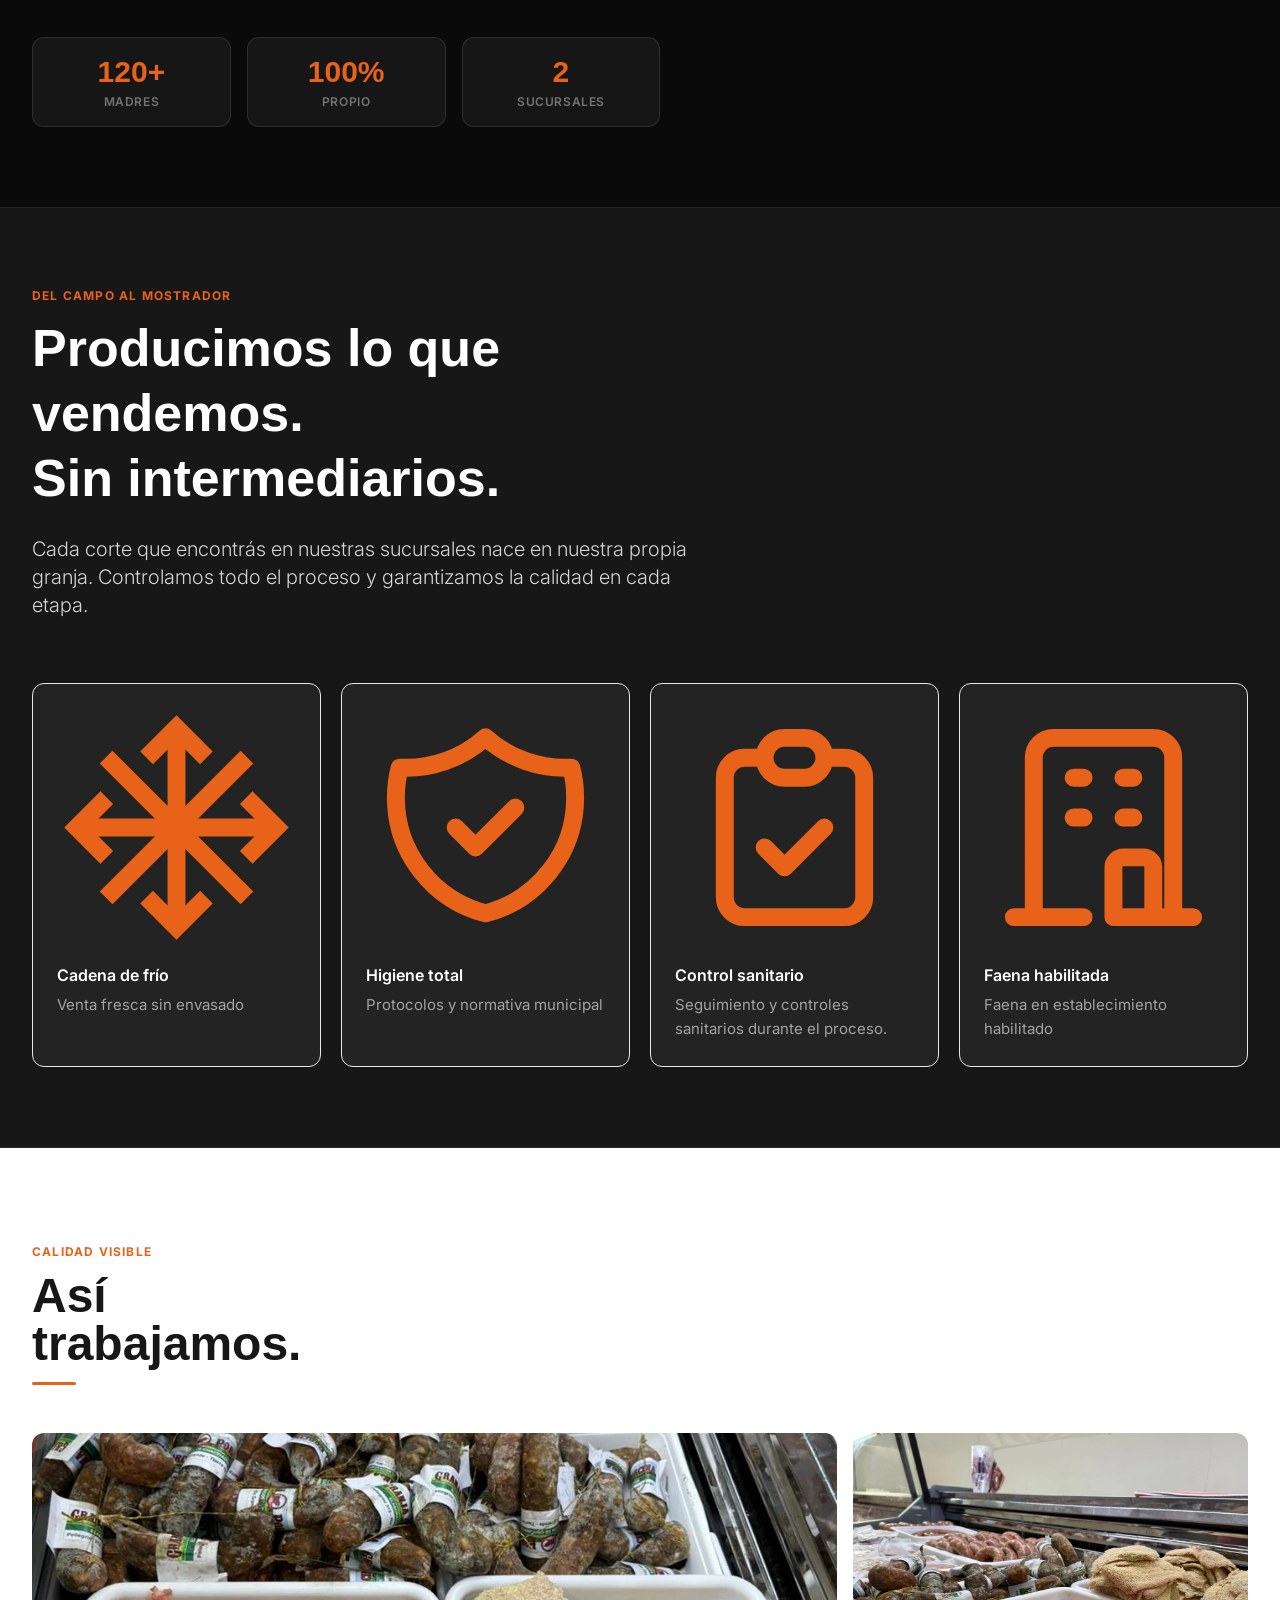
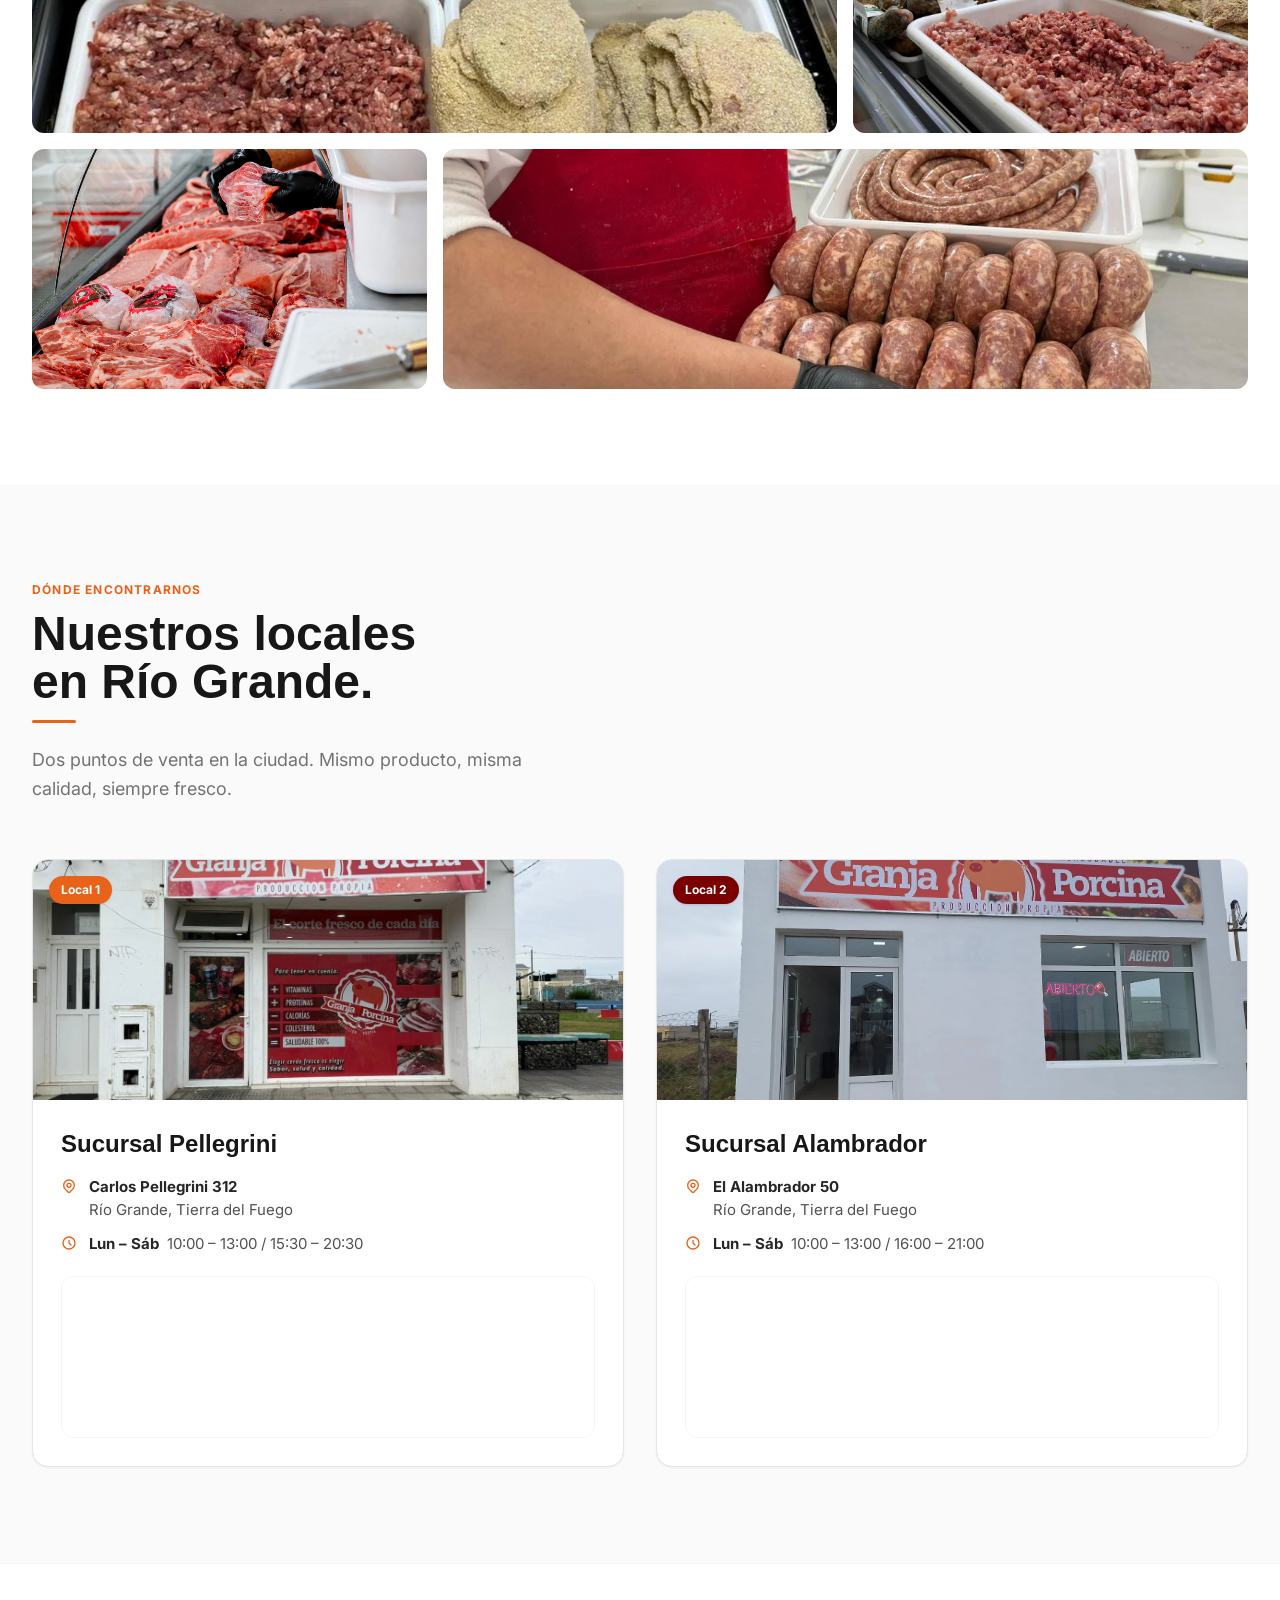
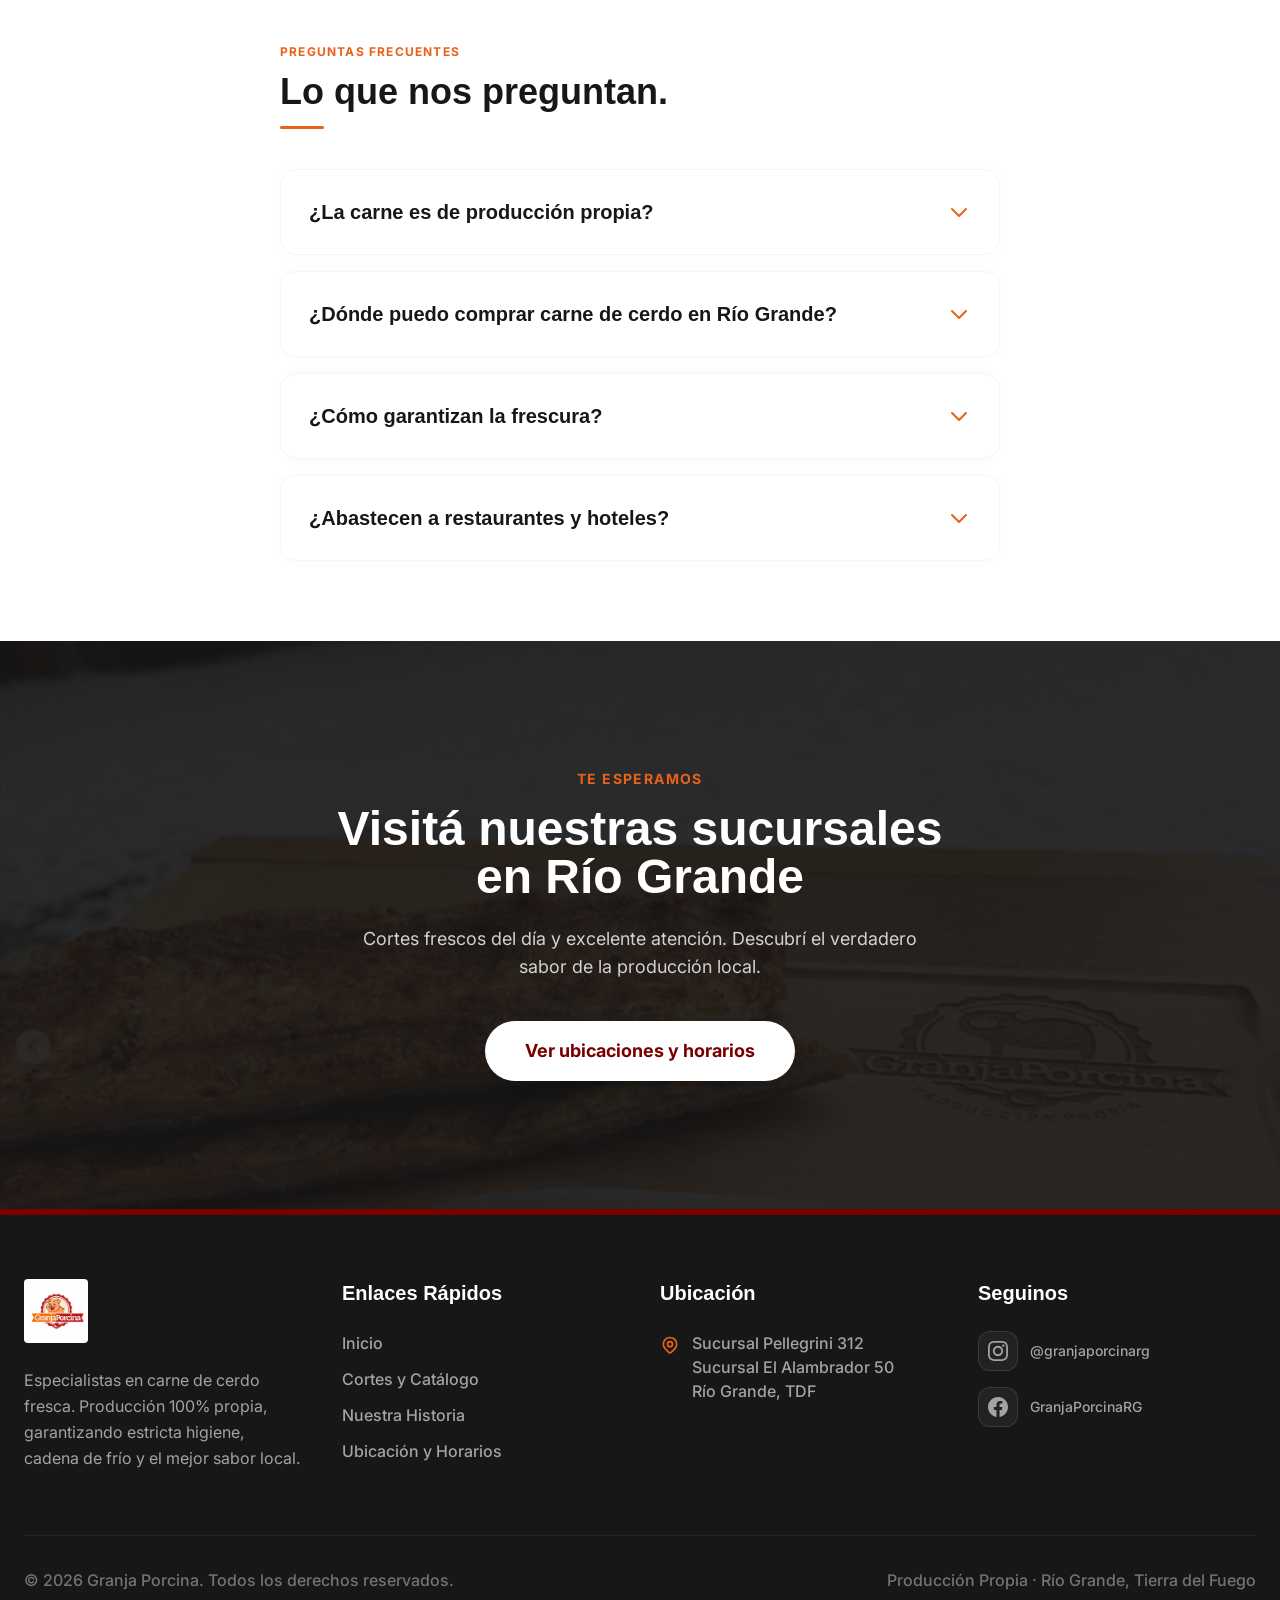
==== commit 1958d2dd: "Update print statement from 'Hello' to 'Goodbye'" ====
--- a/index.html
+++ b/index.html
@@ -1,3 +1,4 @@
+
 <!DOCTYPE html>
 <html lang="es" class="scroll-smooth">
 
@@ -673,7 +674,7 @@
                 </div>
                 <!-- Mostrador 2 -->
                 <div class="gallery-cell relative rounded-xl overflow-hidden cursor-pointer" style="height:300px">
-                    <img src="interior-counter-1.webp" alt="Trabajo en mostrador Granja Porcina"
+                  <img src="interior-counter-1.jpg" alt="Trabajo en mostrador Granja Porcina"
                         class="w-full h-full object-cover object-center" loading="lazy">
                     <div class="gallery-overlay absolute inset-0 bg-brand-red/60 flex items-center justify-center">
                         <svg class="w-8 h-8 text-white" fill="none" stroke="currentColor" viewBox="0 0 24 24">
